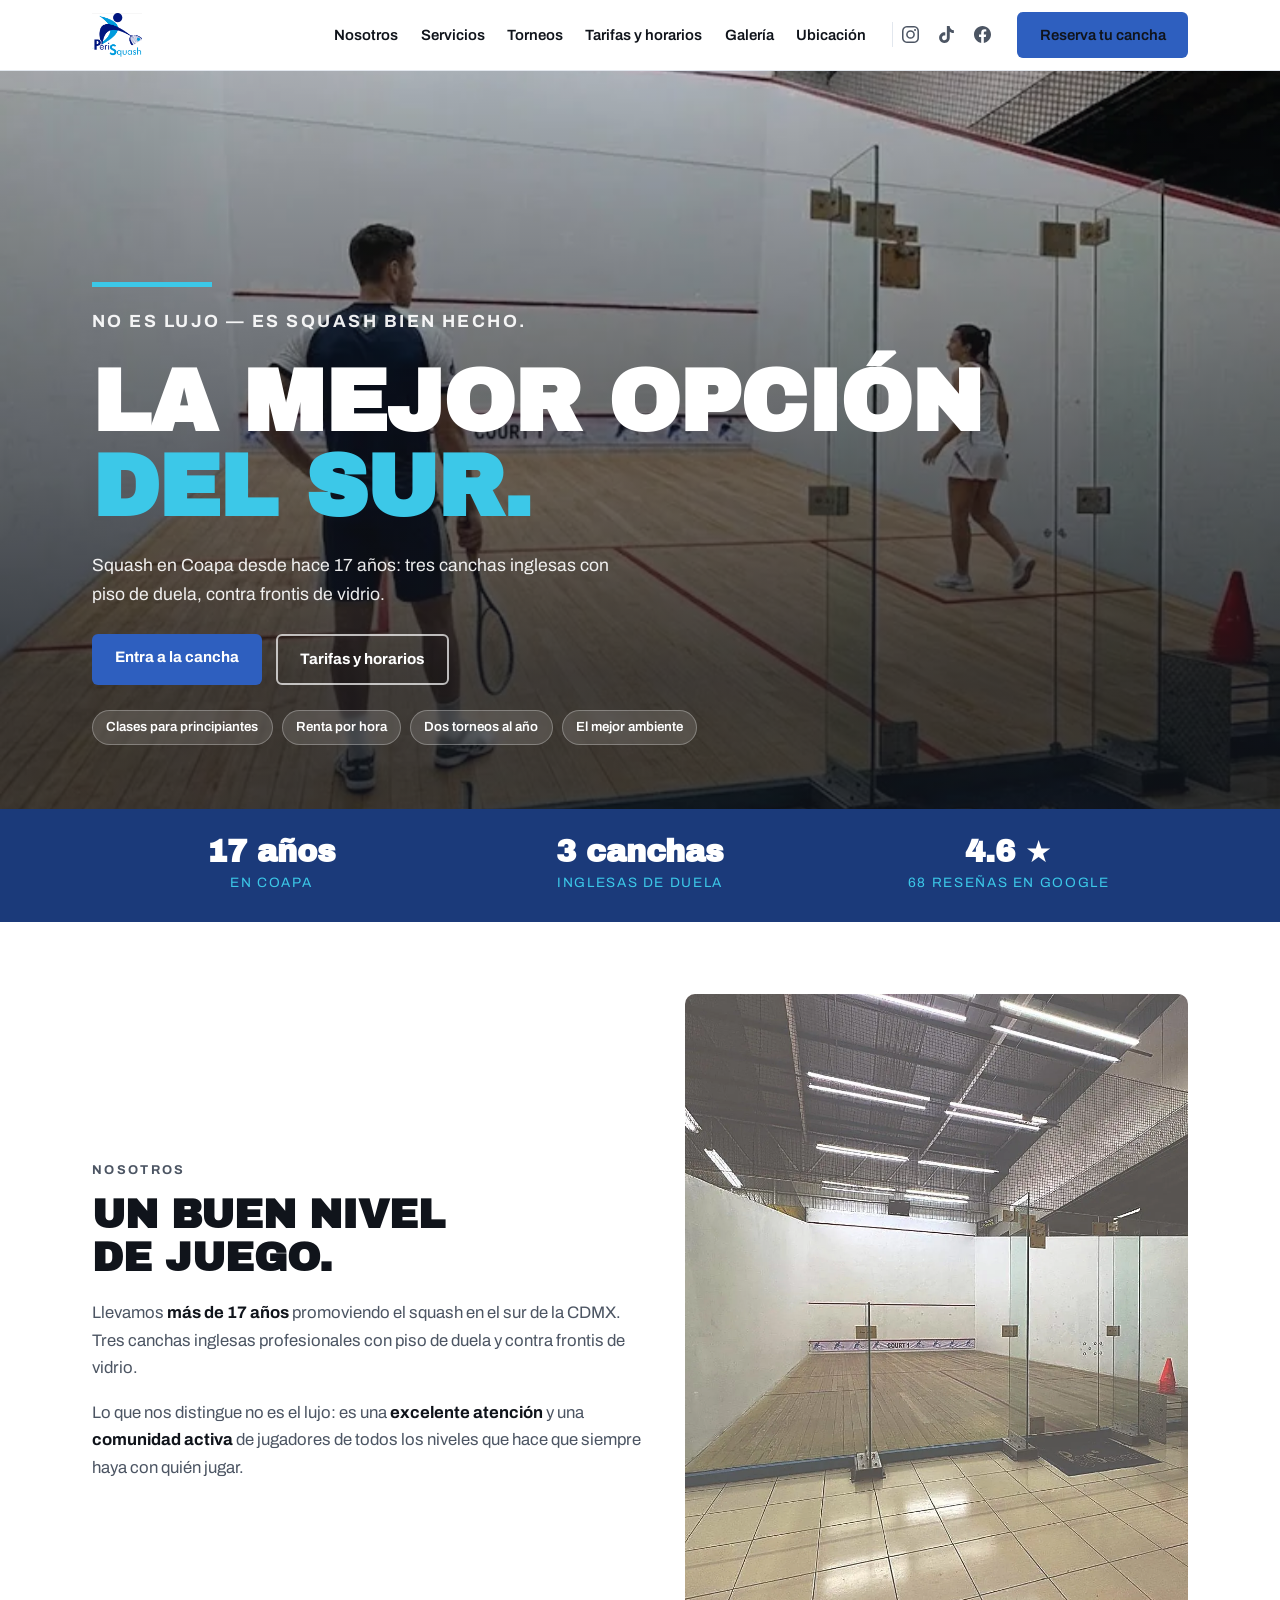
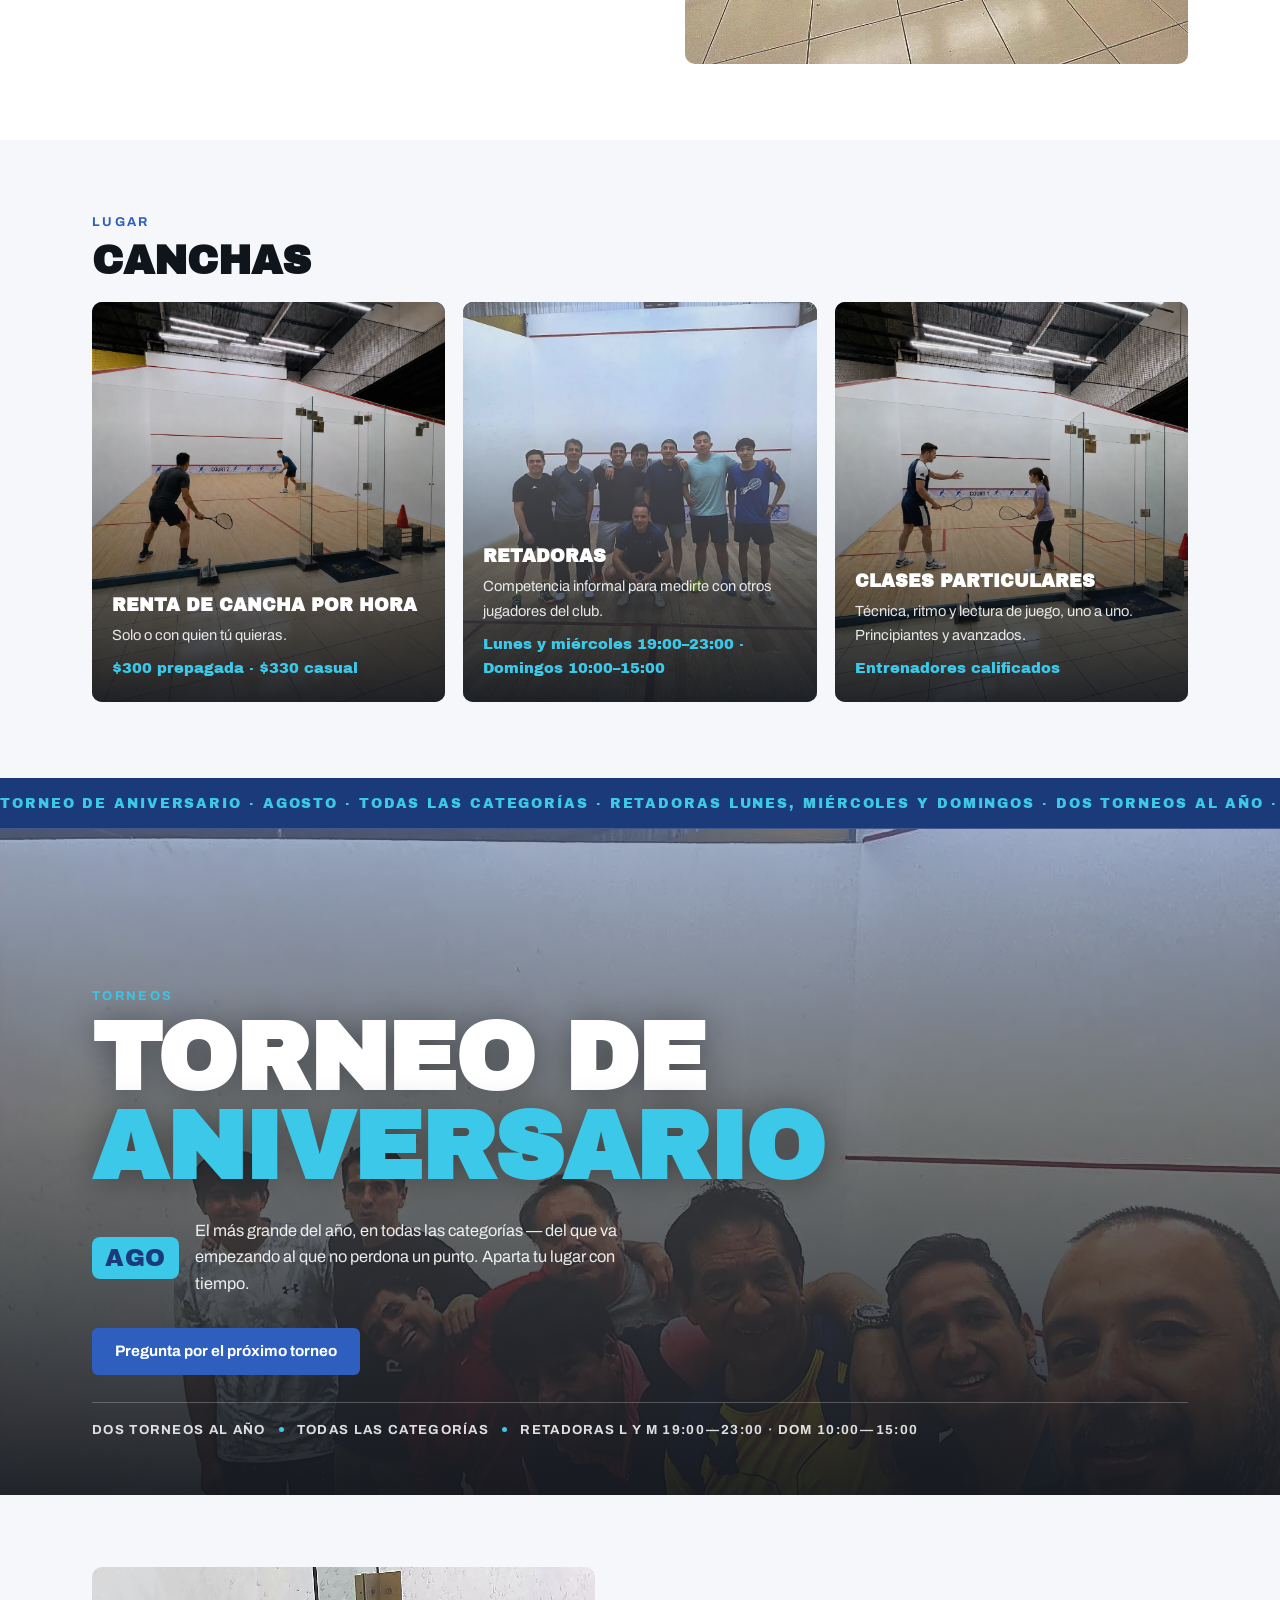
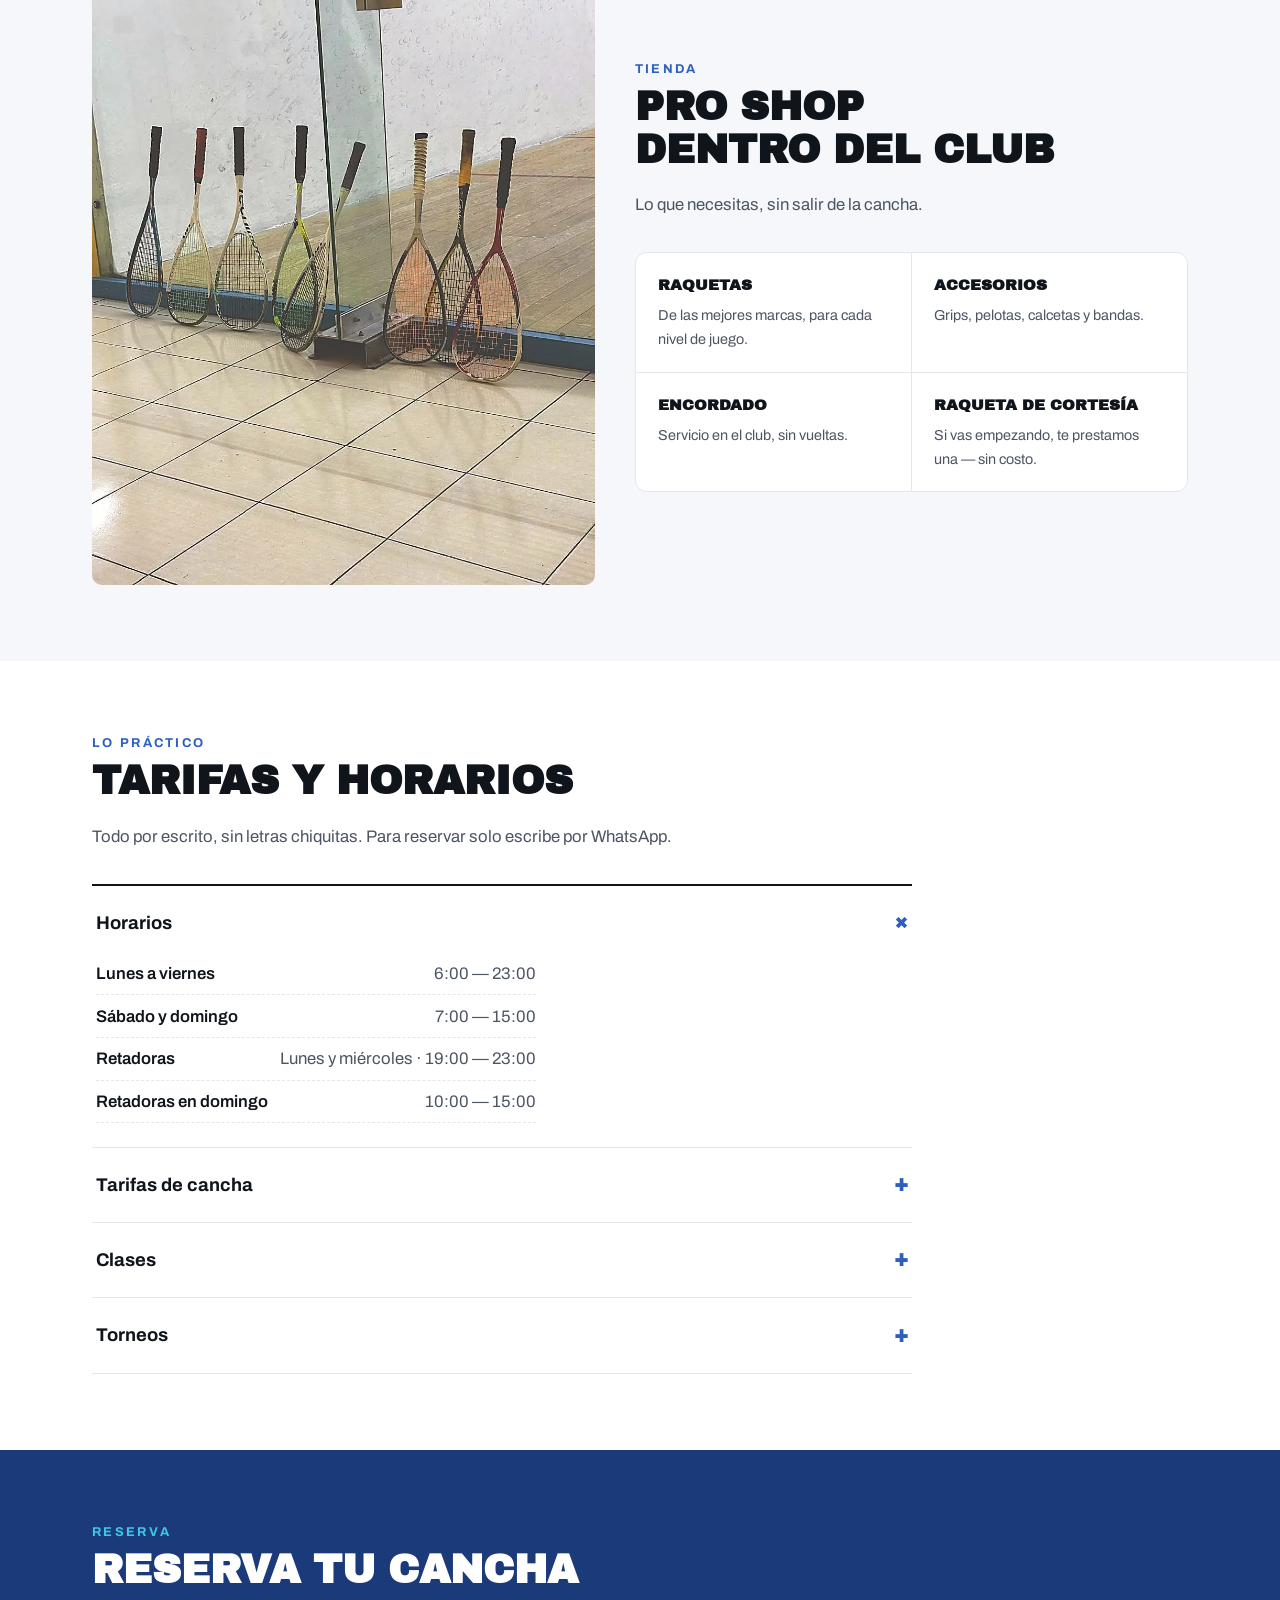
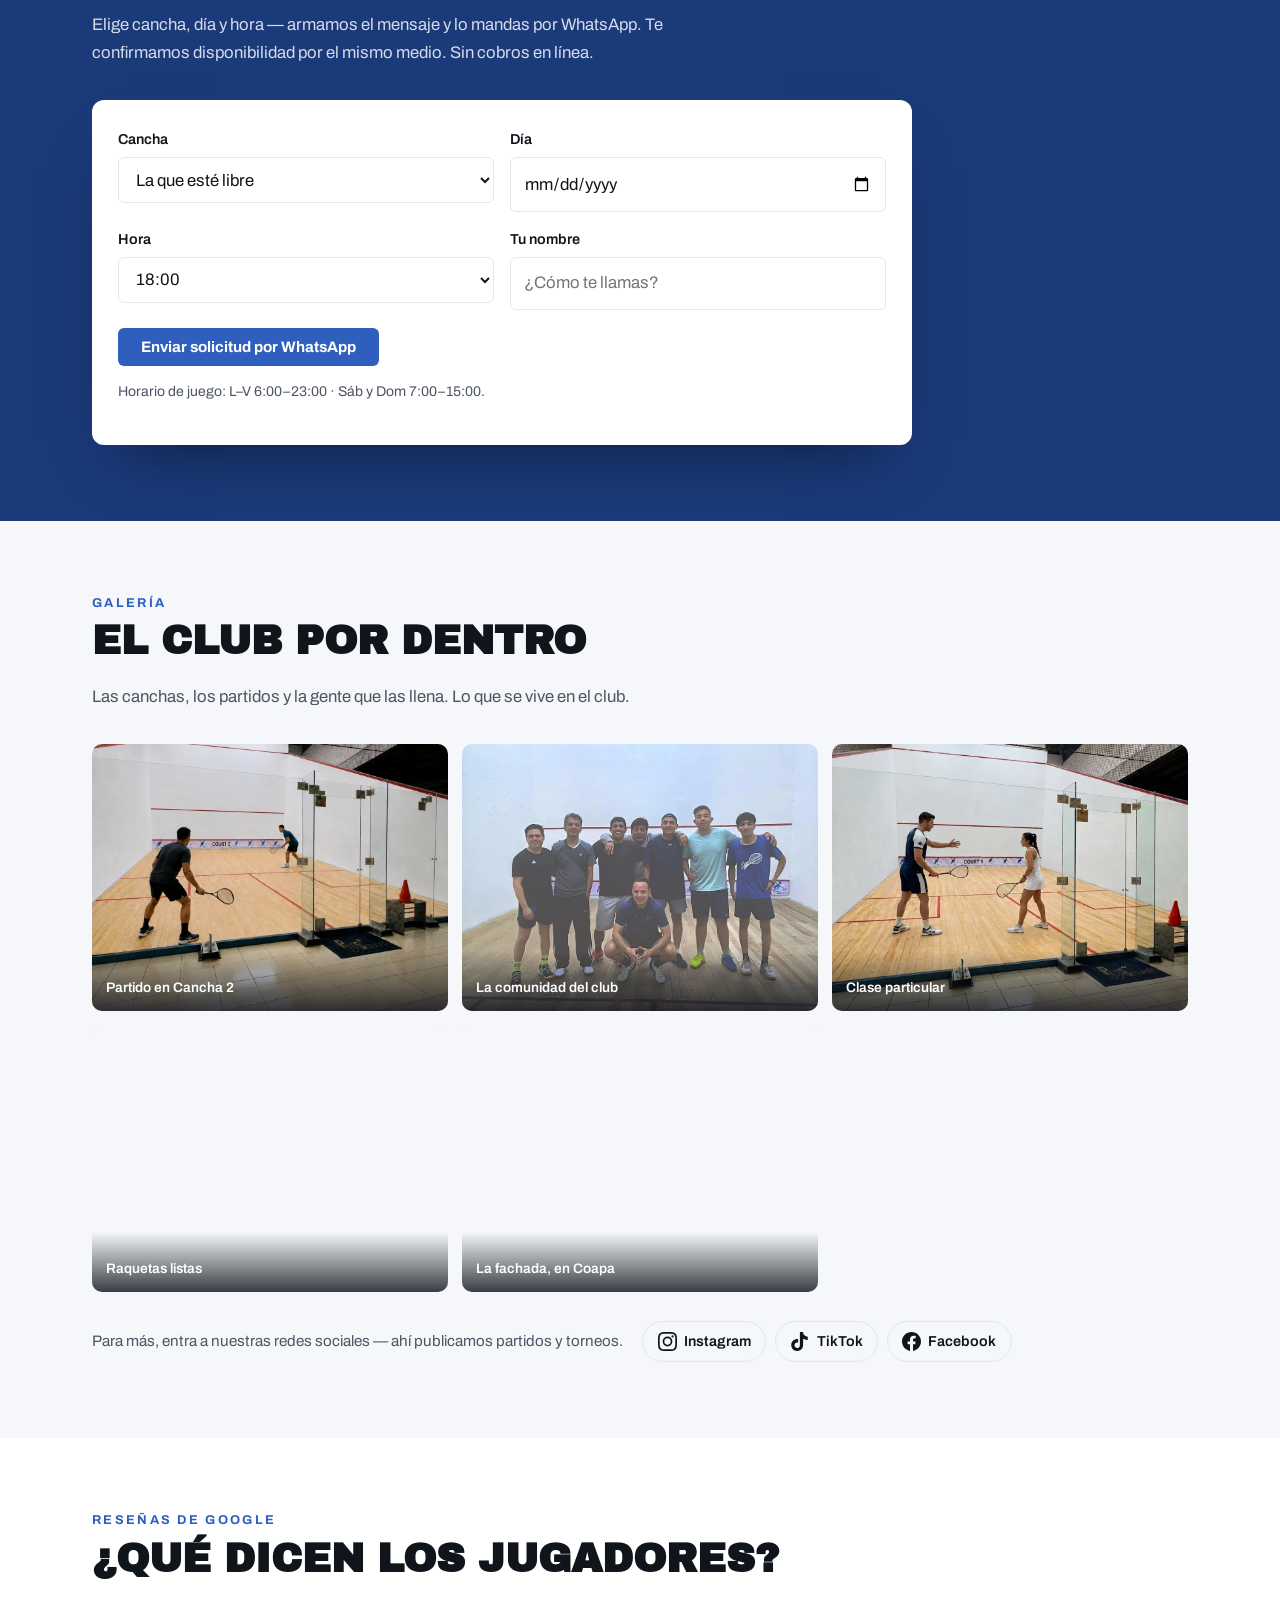
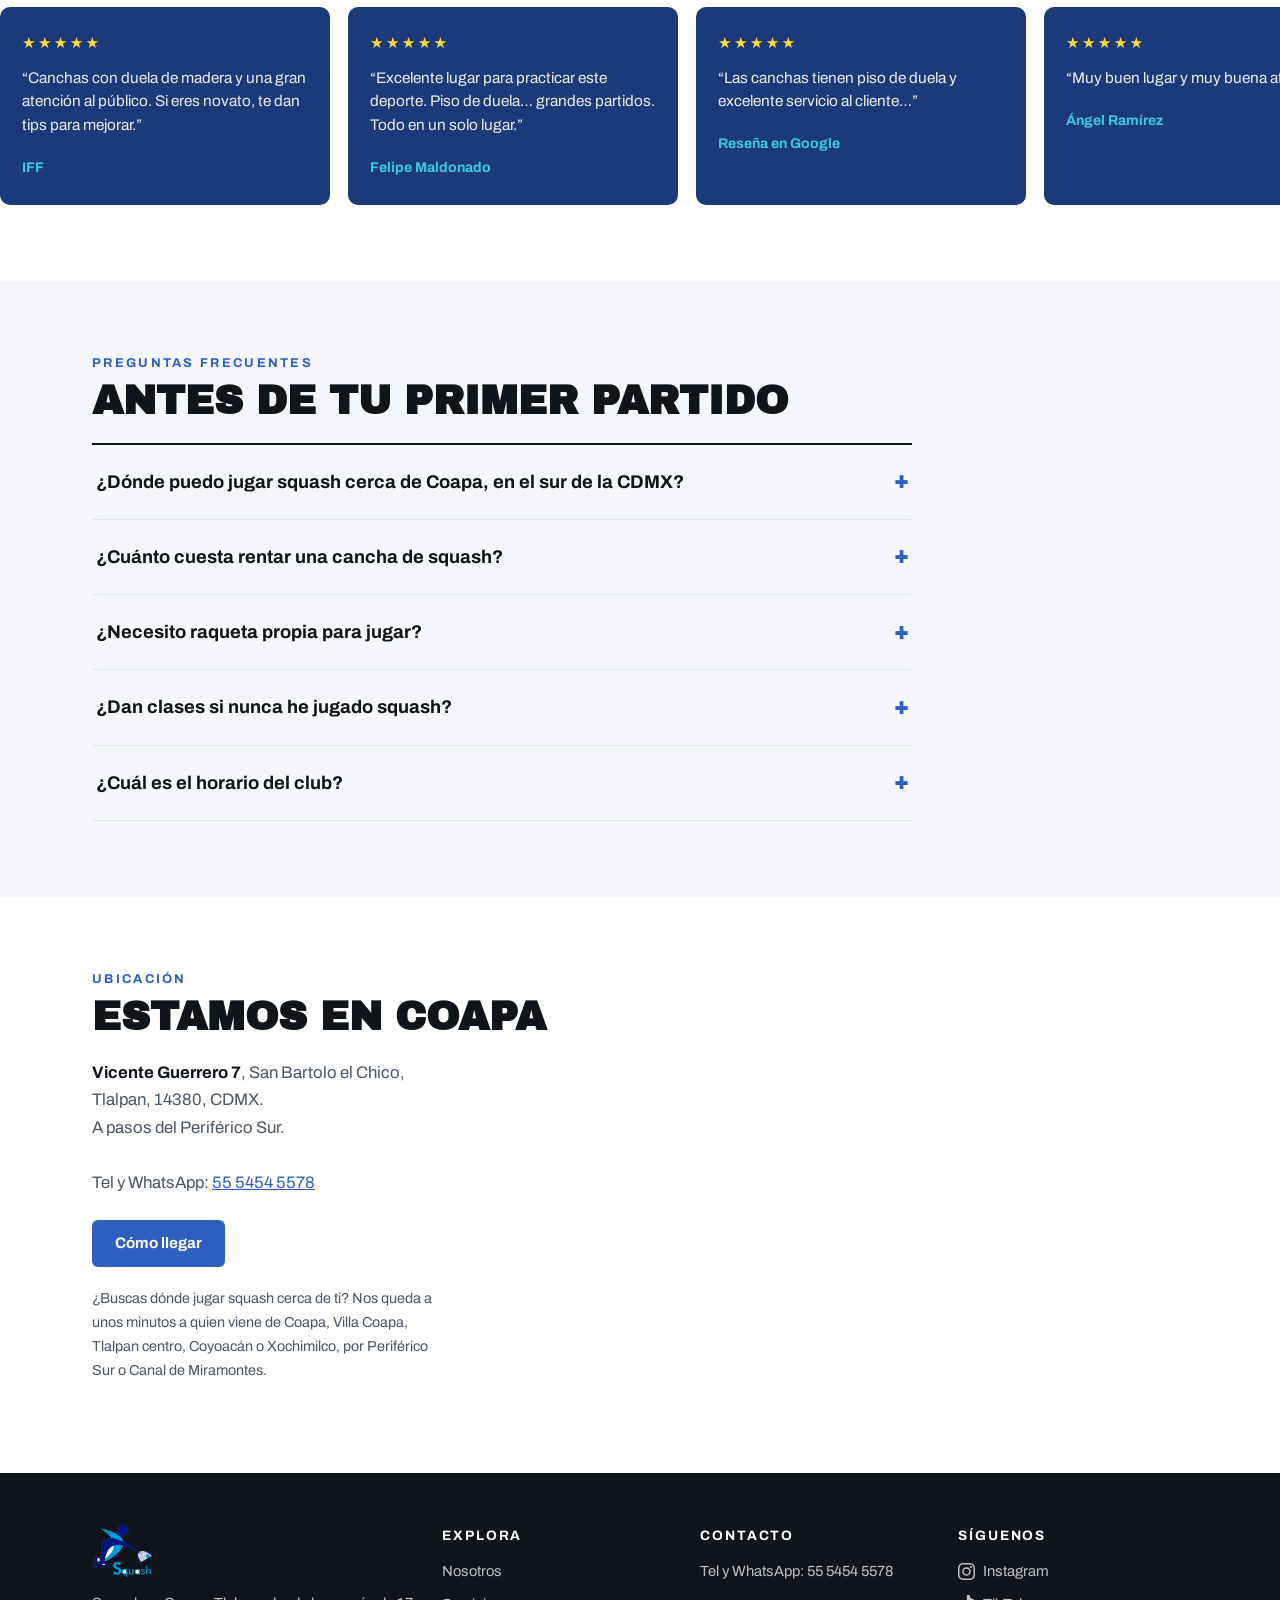
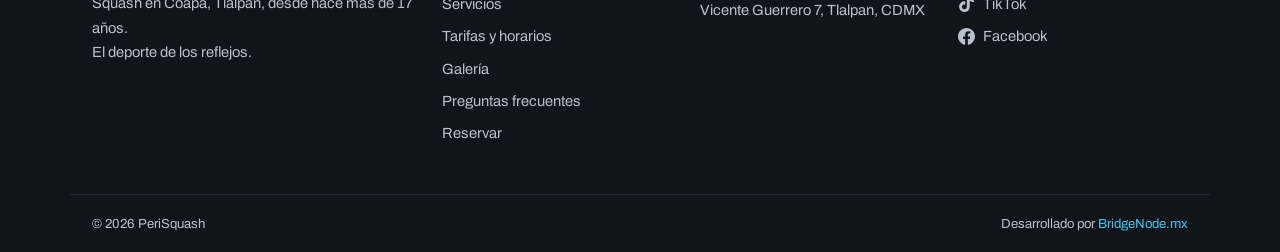
==== index.html @ 9eedbd24 "feat(web): cartel de torneos, GA4 real y fuera la foto repetida - Torneos deja la reticula de dos co" ====
<!DOCTYPE html>
<html lang="es-MX">
<head>
<!-- Google Tag Manager -->
<script>(function(w,d,s,l,i){w[l]=w[l]||[];w[l].push({'gtm.start':
new Date().getTime(),event:'gtm.js'});var f=d.getElementsByTagName(s)[0],
j=d.createElement(s),dl=l!='dataLayer'?'&l='+l:'';j.async=true;j.src=
'https://www.googletagmanager.com/gtm.js?id='+i+dl;f.parentNode.insertBefore(j,f);
})(window,document,'script','dataLayer','GTM-TMTL7CJJ');</script>
<!-- End Google Tag Manager -->
<meta charset="utf-8">
<meta name="viewport" content="width=device-width, initial-scale=1">
<title>PeriSquash — Canchas de squash en Coapa, Tlalpan · CDMX</title>
<meta name="description" content="Club de squash en Coapa, Tlalpan, al sur de la CDMX. Tres canchas inglesas con piso de duela y pared de vidrio. Clases, torneos, retadoras y comunidad desde hace 17 años. Reserva por WhatsApp.">
<link rel="canonical" href="https://perisquash.com/">
<meta name="robots" content="index, follow, max-image-preview:large, max-snippet:-1, max-video-preview:-1">
<meta name="geo.region" content="MX-CMX">
<meta name="geo.placename" content="Coapa, Tlalpan, Ciudad de México">
<meta name="geo.position" content="19.2836816;-99.1316249">
<meta name="ICBM" content="19.2836816, -99.1316249">
<meta property="og:type" content="website">
<meta property="og:site_name" content="PeriSquash">
<meta property="og:title" content="PeriSquash — Canchas de squash en Coapa, Tlalpan · CDMX">
<meta property="og:description" content="Tres canchas inglesas con piso de duela y pared de vidrio. Clases, torneos y comunidad desde hace 17 años en el sur de la CDMX.">
<meta property="og:url" content="https://perisquash.com/">
<meta property="og:image" content="https://perisquash.com/assets/images/og-image.jpg">
<meta property="og:image:secure_url" content="https://perisquash.com/assets/images/og-image.jpg">
<meta property="og:image:type" content="image/jpeg">
<meta property="og:image:width" content="1200">
<meta property="og:image:height" content="630">
<meta property="og:image:alt" content="PeriSquash — canchas de squash con piso de duela en Coapa, sur de la CDMX">
<meta property="og:locale" content="es_MX">
<meta name="twitter:card" content="summary_large_image">
<meta name="twitter:title" content="PeriSquash — Canchas de squash en Coapa, Tlalpan · CDMX">
<meta name="twitter:description" content="Tres canchas inglesas con piso de duela y pared de vidrio. Clases, torneos y comunidad desde hace 17 años en el sur de la CDMX.">
<meta name="twitter:image" content="https://perisquash.com/assets/images/og-image.jpg">
<meta name="twitter:image:alt" content="PeriSquash — canchas de squash con piso de duela en Coapa, sur de la CDMX">
<meta name="theme-color" content="#1B3A7A">
<link rel="icon" href="assets/favicon/favicon.ico" sizes="any">
<link rel="icon" type="image/png" sizes="32x32" href="assets/favicon/favicon-32x32.png">
<link rel="icon" type="image/png" sizes="16x16" href="assets/favicon/favicon-16x16.png">
<link rel="apple-touch-icon" sizes="180x180" href="assets/favicon/apple-touch-icon.png">
<link rel="manifest" href="site.webmanifest">
<meta name="apple-mobile-web-app-title" content="PeriSquash">
<link rel="preload" as="image" href="assets/images/portada-home.webp" type="image/webp" fetchpriority="high">
<link rel="preload" as="font" type="font/woff2" href="assets/fonts/archivo-latin-var.woff2" crossorigin>
<link rel="preload" as="font" type="font/woff2" href="assets/fonts/archivo-black-latin.woff2" crossorigin>
<style>
  /* Fuentes autoalojadas (subconjunto latino) — sin peticiones a Google Fonts */
  @font-face{
    font-family:"Archivo";
    font-style:normal;
    font-weight:400 700;
    font-display:swap;
    src:url("assets/fonts/archivo-latin-var.woff2") format("woff2");
    unicode-range:U+0000-00FF,U+0131,U+0152-0153,U+02BB-02BC,U+02C6,U+02DA,U+02DC,U+0304,U+0308,U+0329,U+2000-206F,U+20AC,U+2122,U+2191,U+2193,U+2212,U+2215,U+FEFF,U+FFFD;
  }
  @font-face{
    font-family:"Archivo Black";
    font-style:normal;
    font-weight:400;
    font-display:swap;
    src:url("assets/fonts/archivo-black-latin.woff2") format("woff2");
    unicode-range:U+0000-00FF,U+0131,U+0152-0153,U+02BB-02BC,U+02C6,U+02DA,U+02DC,U+0304,U+0308,U+0329,U+2000-206F,U+20AC,U+2122,U+2191,U+2193,U+2212,U+2215,U+FEFF,U+FFFD;
  }
</style>
<style>
  :root{
    --white:#FFFFFF; --ink:#10141B; --ink-soft:#4C5563; --paper:#F5F7FA;
    --blue:#2E5FBF; --navy:#1B3A7A; --cyan:#3CC8E8; --line:#E2E7EE;
    --font-display:"Archivo Black","Arial Black",system-ui,sans-serif;
    --font-body:"Archivo","Segoe UI",system-ui,sans-serif;
  }
  *{box-sizing:border-box}
  html{scroll-behavior:smooth;color-scheme:light}
  /* El nav es sticky: sin esto, al saltar a un ancla el título queda debajo de la barra */
  section[id],footer[id]{scroll-margin-top:84px}
  a,button,select,input,summary{touch-action:manipulation;-webkit-tap-highlight-color:rgba(46,95,191,.18)}
  h1,h2,h3{text-wrap:balance}
  picture{display:contents}
  /* Con picture en display:contents, <source> pasa a ser hijo directo del grid: hay que ocultarlo */
  picture source{display:none}
  body{margin:0;background:var(--white);color:var(--ink);font-family:var(--font-body);
    font-size:1.045rem;line-height:1.65}
  img{max-width:100%;display:block;height:auto}
  a{color:var(--blue)}
  :focus-visible{outline:3px solid var(--cyan);outline-offset:3px}
  .skip{position:absolute;left:-9999px;top:0;background:var(--ink);color:#fff;padding:.6em 1em;z-index:99}
  .skip:focus{left:0}
  .wrap{max-width:1140px;margin-inline:auto;padding-inline:22px}

  /* ── Nav ── */
  .nav{position:sticky;top:0;z-index:50;background:var(--white);border-bottom:1px solid var(--line)}
  .nav__in{display:flex;align-items:center;justify-content:space-between;gap:1rem;padding-block:12px}
  .nav__logo{display:flex;align-items:center;gap:.6rem;text-decoration:none}
  .nav__logo img{height:44px;width:auto}
  .nav__links{display:flex;align-items:center;gap:1.4rem}
  .nav__links a{color:var(--ink);text-decoration:none;font-weight:600;font-size:.93rem}
  .nav__links a:hover{color:var(--blue)}
  .btn{display:inline-block;background:var(--blue);color:#fff;text-decoration:none;font-weight:700;
    padding:.72em 1.5em;border-radius:6px;font-size:.95rem;transition:background-color .15s;border:0;cursor:pointer;font-family:var(--font-body)}
  .btn:hover{background:var(--navy);color:#fff}
  .btn--ghost{background:transparent;color:#fff;border:2px solid rgba(255,255,255,.7)}
  .btn--ghost:hover{background:rgba(255,255,255,.14)}
  .nav__soc{display:flex;align-items:center;gap:.7rem;padding-left:.3rem;
    border-left:1px solid var(--line);margin-left:.2rem}
  .nav__soc a{display:flex;color:var(--ink-soft);padding:4px;border-radius:6px;transition:color .15s}
  .nav__soc svg{width:19px;height:19px;fill:currentColor;display:block}
  .nav__soc .soc--ig:hover{color:#E4405F}
  .nav__soc .soc--tt:hover{color:#111}
  .nav__soc .soc--fb:hover{color:#1877F2}
  .nav__toggle{display:none;background:none;border:0;padding:8px;cursor:pointer}
  .nav__toggle span{display:block;width:24px;height:2.5px;background:var(--ink);margin:5px 0;border-radius:2px}

  /* ── Hero ── */
  .hero{position:relative;min-height:82vh;display:flex;align-items:flex-end;color:#fff;
    background:url("assets/images/portada-home.jpg") center 45%/cover no-repeat var(--navy)}
  /* WebP cuando el navegador lo soporta; si no, se queda con el JPG de arriba */
  @supports (background-image:image-set(url("x.webp") type("image/webp"))){
    .hero{background-image:image-set(
      url("assets/images/portada-home.webp") type("image/webp"),
      url("assets/images/portada-home.jpg") type("image/jpeg"))}
  }
  .hero::after{content:"";position:absolute;inset:0;
    background:linear-gradient(180deg,rgba(16,20,27,.25) 0%,rgba(16,20,27,.78) 82%)}
  .hero__in{position:relative;z-index:1;padding-block:70px 64px;width:100%}
  .hero h1{font-family:var(--font-display);font-size:clamp(2.6rem,7.2vw,5.4rem);line-height:.98;
    margin:0 0 .25em;text-transform:uppercase;letter-spacing:-.01em}
  .hero h1 .sur{color:var(--cyan)}
  .hero p{max-width:52ch;margin:0 0 1.4em;font-size:1.1rem;color:rgba(255,255,255,.92)}
  .hero__tag{font-weight:700;color:var(--cyan);text-transform:uppercase;letter-spacing:.14em;font-size:.85rem;margin:0 0 .9em}
  .hero__ctas{display:flex;gap:14px;flex-wrap:wrap}
  .hero__chips{display:flex;flex-wrap:wrap;gap:9px;list-style:none;margin:1.5em 0 0;padding:0}
  .hero__chips li{font-size:.83rem;font-weight:600;color:#fff;padding:.42em 1em;border-radius:999px;
    background:rgba(255,255,255,.13);border:1px solid rgba(255,255,255,.28);backdrop-filter:blur(2px)}
  .hero__rule{width:120px;height:5px;background:var(--cyan);margin-bottom:1.2em}

  /* ── Franja de datos ── */
  .facts{background:var(--navy);color:#fff}
  .facts__in{display:grid;grid-template-columns:repeat(3,1fr);gap:10px;padding-block:26px;text-align:center}
  .facts b{display:block;font-family:var(--font-display);font-size:1.9rem;line-height:1.1}
  .facts span{font-size:.85rem;text-transform:uppercase;letter-spacing:.12em;color:var(--cyan)}

  /* ── Secciones ── */
  section.block{padding-block:72px 76px}
  .block--alt{background:var(--paper)}
  .kicker{margin:0 0 .5em;font-size:.8rem;font-weight:700;text-transform:uppercase;
    letter-spacing:.18em;color:var(--blue)}
  h2{font-family:var(--font-display);font-size:clamp(1.7rem,3.6vw,2.5rem);line-height:1.06;
    margin:0 0 .5em;text-transform:uppercase}
  .lead{max-width:62ch;color:var(--ink-soft);margin:0 0 2em}

  /* Nosotros */
  .about{display:grid;grid-template-columns:1.1fr 1fr;gap:40px;align-items:center}
  .about img{border-radius:10px;width:100%;height:100%;object-fit:cover;min-height:320px}
  .about p{color:var(--ink-soft);margin:0 0 1em}
  .about p b{color:var(--ink)}
  .about__fig{position:relative;margin:0;height:100%}
  .about__fig figcaption{position:absolute;left:16px;bottom:16px;right:16px;background:rgba(255,255,255,.94);
    border-left:4px solid var(--cyan);border-radius:8px;padding:.75em 1em;font-size:.88rem;color:var(--ink-soft)}
  .about__fig figcaption b{color:var(--ink)}

  /* Servicios: tarjetas con foto de fondo */
  .servicios{display:grid;grid-template-columns:repeat(3,1fr);gap:18px}
  .serv{position:relative;border-radius:10px;overflow:hidden;min-height:400px;
    display:flex;align-items:flex-end;color:#fff;background:var(--navy)}
  .serv img{position:absolute;inset:0;width:100%;height:100%;object-fit:cover;transition:transform .5s ease}
  .serv:hover img{transform:scale(1.05)}
  .serv .veil{position:absolute;inset:0;background:linear-gradient(180deg,rgba(16,20,27,.08) 30%,rgba(16,20,27,.9) 100%)}
  .serv .txt{position:relative;padding:22px 20px}
  .serv h3{font-family:var(--font-display);font-size:1.1rem;text-transform:uppercase;margin:0 0 .4em;line-height:1.2}
  .serv p{margin:0;font-size:.92rem;color:rgba(255,255,255,.88)}
  .serv .price{display:block;margin-top:.6em;color:var(--cyan)}

  /* Torneos banner */
  .torneos{background:var(--navy);color:#fff}
  .torneos .kicker{color:var(--cyan)}
  .marquee{overflow:hidden;border-bottom:1px solid rgba(255,255,255,.16);white-space:nowrap;padding:.65em 0}
  .marquee__track{display:inline-flex;animation:mq 28s linear infinite}
  .marquee__track span{font-family:var(--font-display);text-transform:uppercase;letter-spacing:.14em;
    font-size:.85rem;color:var(--cyan);padding-right:.5em}
  @keyframes mq{to{transform:translateX(-50%)}}
  .torneos p{color:rgba(255,255,255,.9)}
  /* Cartel: la foto ocupa toda la franja y el texto va encima. Es la única sección
     que rompe la retícula de dos columnas — por eso resalta. */
  .cartel{position:relative;overflow:hidden;background:var(--navy);
    min-height:clamp(470px,74vh,680px);display:flex;align-items:flex-end}
  .cartel__img{position:absolute;inset:0;width:100%;height:100%;object-fit:cover;object-position:center 38%}
  .cartel__veil{position:absolute;inset:0;background:
    linear-gradient(180deg,rgba(27,58,122,.42) 0%,rgba(16,20,27,.55) 42%,rgba(16,20,27,.93) 100%)}
  .cartel__in{position:relative;width:100%;padding-block:70px 54px}
  .cartel__title{font-family:var(--font-display);font-size:clamp(2.45rem,8.4vw,6rem);line-height:.93;
    text-transform:uppercase;letter-spacing:-.015em;margin:0 0 .55rem;max-width:12ch;
    text-shadow:0 2px 34px rgba(0,0,0,.4)}
  .cartel__title .ani{color:var(--cyan)}
  .cartel__meta{display:flex;align-items:center;gap:16px;max-width:56ch;margin:1.5em 0 1.8em}
  .cartel__mes{font-family:var(--font-display);font-size:1.5rem;color:var(--navy);background:var(--cyan);
    border-radius:8px;padding:.36em .55em;line-height:1;flex:none;letter-spacing:.02em}
  .cartel__meta p{margin:0;font-size:1.02rem}
  .cartel__foot{display:flex;flex-wrap:wrap;gap:.6em 1em;list-style:none;margin:2em 0 0;padding:1.25em 0 0;
    border-top:1px solid rgba(255,255,255,.24);font-size:.82rem;font-weight:700;
    text-transform:uppercase;letter-spacing:.1em;color:rgba(255,255,255,.85)}
  .cartel__foot li{display:flex;align-items:center;gap:1em}
  .cartel__foot li+li::before{content:"";width:5px;height:5px;border-radius:50%;background:var(--cyan);flex:none}

  /* Galería */
  .galeria{display:grid;grid-template-columns:repeat(3,1fr);gap:14px;margin-top:2rem}
  .galeria figure{margin:0;position:relative;border-radius:10px;overflow:hidden;background:var(--paper)}
  .galeria figure img{width:100%;aspect-ratio:4/3;object-fit:cover;transition:transform .5s ease}
  .galeria figure:hover img{transform:scale(1.05)}
  .galeria figcaption{position:absolute;left:0;right:0;bottom:0;padding:26px 14px 11px;color:#fff;
    font-size:.86rem;font-weight:600;
    background:linear-gradient(180deg,rgba(16,20,27,0) 0%,rgba(16,20,27,.82) 100%)}
  .galeria__nota{margin:1.5rem 0 0;color:var(--ink-soft);font-size:.95rem}
  .galeria__redes{margin:1.8rem 0 0;display:flex;flex-wrap:wrap;align-items:center;gap:.8rem 1.2rem}
  .galeria__redes p{margin:0;color:var(--ink-soft);font-size:.95rem}
  .galeria__socs{display:flex;flex-wrap:wrap;gap:.55rem}
  .galeria__socs .soc{display:inline-flex;align-items:center;gap:.5em;padding:.55em 1em;
    border:1px solid var(--line);border-radius:99px;color:var(--ink);text-decoration:none;
    font-weight:600;font-size:.9rem;transition:color .18s,background .18s,border-color .18s}
  .galeria__socs .soc svg{width:19px;height:19px}
  .galeria__socs .soc--ig:hover{background:#E4405F;border-color:#E4405F;color:var(--white)}
  .galeria__socs .soc--tt:hover{background:#111;border-color:#111;color:var(--white)}
  .galeria__socs .soc--fb:hover{background:#1877F2;border-color:#1877F2;color:var(--white)}

  /* Tienda */
  .casa{display:grid;grid-template-columns:1fr 1.1fr;gap:40px;align-items:center}
  .casa img{border-radius:10px;width:100%;height:100%;object-fit:cover;min-height:320px}
  .shop{display:grid;grid-template-columns:1fr 1fr;gap:1px;background:var(--line);
    border:1px solid var(--line);border-radius:12px;overflow:hidden}
  .shop__item{background:var(--white);padding:20px 22px}
  .shop__item h3{font-family:var(--font-display);font-size:.95rem;text-transform:uppercase;margin:0 0 .4em}
  .shop__item p{margin:0;font-size:.9rem;color:var(--ink-soft)}

  /* Acordeón */
  .acc{max-width:820px;border-top:2px solid var(--ink)}
  .acc__item{border-bottom:1px solid var(--line)}
  .acc__btn{width:100%;display:flex;align-items:center;justify-content:space-between;gap:1rem;
    background:none;border:0;cursor:pointer;font:inherit;font-weight:700;font-size:1.15rem;
    padding:1.05em 4px;color:var(--ink);text-align:left}
  .acc__btn .plus{font-family:var(--font-display);font-size:1.35rem;color:var(--blue);
    transition:transform .25s;flex:none}
  .acc__item.open .plus{transform:rotate(45deg)}
  .acc__panel{max-height:0;overflow:hidden;transition:max-height .3s ease}
  .acc__body{padding:0 4px 1.4em;color:var(--ink-soft)}
  .acc__body dl{margin:0;display:grid;gap:.45em;max-width:440px}
  .acc__body dl div{display:flex;justify-content:space-between;gap:1rem;border-bottom:1px dashed var(--line);padding-bottom:.4em}
  .acc__body dt{font-weight:600;color:var(--ink)}
  .acc__body dd{margin:0}
  .acc__body ul{margin:.2em 0 0;padding-left:1.2em}
  .acc__body li{margin-bottom:.35em}
  .price{font-family:var(--font-display);color:var(--blue)}

  /* Reserva */
  .block--navy{background:var(--navy)}
  .block--navy .kicker{color:var(--cyan)}
  .block--navy h2{color:#fff}
  .block--navy .lead{color:rgba(255,255,255,.82)}
  .reserva{max-width:820px;background:var(--white);border-radius:12px;padding:28px 26px;
    box-shadow:0 32px 64px -32px rgba(0,0,0,.55)}
  .reserva__grid{display:grid;grid-template-columns:1fr 1fr;gap:16px;margin-bottom:18px}
  .reserva label{display:block;font-weight:600;font-size:.9rem;margin-bottom:.35em}
  .reserva select,.reserva input{width:100%;padding:.7em .8em;border:1px solid var(--line);border-radius:6px;
    font:inherit;background:var(--white);color:var(--ink)}
  .reserva__note{font-size:.88rem;color:var(--ink-soft);margin-top:1em}

  /* Reseñas: carrusel */
  .reviews{overflow:hidden}
  .rail{display:flex;gap:18px;width:max-content;animation:rail 42s linear infinite;margin-top:1.6em}
  .reviews:hover .rail{animation-play-state:paused}
  @keyframes rail{to{transform:translateX(-50%)}}
  .rev{width:330px;flex:none;background:var(--navy);color:#fff;border-radius:10px;padding:24px 22px}
  .rev .stars{color:#FFD93D;letter-spacing:.15em;margin:0 0 .7em;font-size:.95rem}
  .rev blockquote{margin:0 0 1em;font-size:.96rem;line-height:1.55;color:rgba(255,255,255,.92)}
  .rev cite{font-style:normal;font-weight:700;font-size:.88rem;color:var(--cyan)}

  /* Ubicación */
  .loc{display:grid;grid-template-columns:1fr 1.2fr;gap:34px;align-items:start}
  .loc iframe{width:100%;height:380px;border:0;border-radius:10px}
  .loc address{font-style:normal;color:var(--ink-soft);margin-bottom:1.4em}
  .loc address b{color:var(--ink)}
  .loc__cerca{font-size:.9rem;color:var(--ink-soft);margin-top:1.4em;max-width:44ch}

  /* Footer */
  footer{background:var(--ink);color:#B9C1CC;font-size:.92rem}
  .foot__grid{display:grid;grid-template-columns:1.4fr 1fr 1fr 1fr;gap:28px;padding-block:52px 40px}
  .foot__grid h4{color:#fff;font-size:.85rem;text-transform:uppercase;letter-spacing:.14em;margin:0 0 .9em}
  .foot__grid a{color:#B9C1CC;text-decoration:none;display:block;margin-bottom:.55em}
  .foot__grid a:hover{color:var(--cyan)}
  .foot__grid .soc{display:flex;align-items:center;gap:.55em}
  .soc svg{width:17px;height:17px;fill:currentColor;flex:none}
  .foot__grid .soc--ig:hover{color:#E4405F}
  .foot__grid .soc--tt:hover{color:#69C9D0}
  .foot__grid .soc--fb:hover{color:#1877F2}
  .foot__logo{height:52px;width:auto;margin-bottom:.8em}
  .foot__base{border-top:1px solid #232936;padding-block:18px;display:flex;justify-content:space-between;
    gap:1rem;flex-wrap:wrap;font-size:.82rem}
  .foot__base a{color:var(--cyan);text-decoration:none}

  /* Aparición al hacer scroll */
  .reveal{opacity:0;transform:translateY(26px);transition:opacity .65s ease,transform .65s ease}
  .reveal.in{opacity:1;transform:none}

  @media (max-width:900px){
    .servicios{grid-template-columns:1fr 1fr}
    .servicios .serv:last-child{grid-column:1 / -1}
    .galeria{grid-template-columns:1fr 1fr}
    .about,.casa,.loc,.reserva__grid{grid-template-columns:1fr}
    .foot__grid{grid-template-columns:1fr 1fr}
    .nav__links{display:none;position:absolute;top:100%;left:0;right:0;background:var(--white);
      flex-direction:column;align-items:flex-start;padding:18px 22px;border-bottom:1px solid var(--line);gap:1.1rem}
    .nav__links.open{display:flex}
    .nav__soc{border-left:0;padding-left:0;margin-left:-4px;gap:1.1rem}
    .nav__toggle{display:block}
    .facts__in{grid-template-columns:1fr 1fr 1fr;gap:4px}
    .facts b{font-size:1.3rem}
  }
  @media (max-width:560px){
    .servicios{grid-template-columns:1fr}
    .serv{min-height:320px}
    .galeria{grid-template-columns:1fr}
    /* En móvil la foto pierde detalle: se oscurece más para que el titular respire */
    .cartel{min-height:430px}
    .cartel__veil{background:linear-gradient(180deg,rgba(16,20,27,.6) 0%,rgba(16,20,27,.95) 100%)}
    .cartel__meta{align-items:flex-start}
  }
  @media (prefers-reduced-motion:reduce){
    html{scroll-behavior:auto}
    .rail{animation:none;width:auto;flex-wrap:wrap}
    .rev{width:100%;max-width:330px}
    .marquee__track{animation:none}
    .reveal{opacity:1;transform:none;transition:none}
    .serv,.serv::before{transition:none}
  }
</style>
<script type="application/ld+json">
{
  "@context": "https://schema.org",
  "@type": ["SportsActivityLocation", "SportsClub", "SportsOrganization", "LocalBusiness"],
  "@id": "https://perisquash.com/#club",
  "name": "PeriSquash",
  "alternateName": ["Peri Squash", "PeriSquash Coapa"],
  "foundingDate": "2009",
  "description": "Club de squash en Coapa, Tlalpan: tres canchas inglesas con piso de duela y pared de vidrio, clases, torneos y retadoras.",
  "url": "https://perisquash.com/",
  "telephone": "+525554545578",
  "logo": "https://perisquash.com/assets/favicon/icon-512.png",
  "image": [
    "https://perisquash.com/assets/images/cancha-2.jpg",
    "https://perisquash.com/assets/images/fondo-inicio_cancha.jpg",
    "https://perisquash.com/assets/images/fachada.jpg",
    "https://perisquash.com/assets/images/og-image.jpg"
  ],
  "priceRange": "$300–$330 MXN por hora",
  "currenciesAccepted": "MXN",
  "paymentAccepted": "Efectivo, transferencia",
  "publicAccess": true,
  "isAccessibleForFree": false,
  "sport": "Squash",
  "contactPoint": {
    "@type": "ContactPoint",
    "contactType": "Reservaciones",
    "telephone": "+525554545578",
    "url": "https://wa.me/525554545578",
    "availableLanguage": "es-MX",
    "description": "Único número del club: WhatsApp y llamadas. Para apartar cancha y pedir informes."
  },
  "address": {
    "@type": "PostalAddress",
    "streetAddress": "Vicente Guerrero 7, San Bartolo el Chico",
    "addressLocality": "Tlalpan",
    "addressRegion": "CDMX",
    "postalCode": "14380",
    "addressCountry": "MX"
  },
  "geo": { "@type": "GeoCoordinates", "latitude": 19.2836816, "longitude": -99.1316249 },
  "hasMap": "https://www.google.com/maps/search/?api=1&query=19.2836816%2C-99.1316249&query_place_id=ChIJiyMb_Q4BzoURCgK5ocWZmtk",
  "areaServed": [
    { "@type": "Place", "name": "Coapa" },
    { "@type": "Place", "name": "Villa Coapa" },
    { "@type": "Place", "name": "Tlalpan" },
    { "@type": "Place", "name": "Coyoacán" },
    { "@type": "Place", "name": "Xochimilco" },
    { "@type": "Place", "name": "Sur de la Ciudad de México" }
  ],
  "amenityFeature": [
    { "@type": "LocationFeatureSpecification", "name": "3 canchas inglesas con piso de duela", "value": true },
    { "@type": "LocationFeatureSpecification", "name": "Pared trasera de vidrio", "value": true },
    { "@type": "LocationFeatureSpecification", "name": "Pro shop y servicio de encordado", "value": true },
    { "@type": "LocationFeatureSpecification", "name": "Raqueta de cortesía para principiantes", "value": true }
  ],
  "openingHoursSpecification": [
    { "@type": "OpeningHoursSpecification", "dayOfWeek": ["Monday","Tuesday","Wednesday","Thursday","Friday"], "opens": "06:00", "closes": "23:00" },
    { "@type": "OpeningHoursSpecification", "dayOfWeek": ["Saturday","Sunday"], "opens": "07:00", "closes": "15:00" }
  ],
  "hasOfferCatalog": {
    "@type": "OfferCatalog",
    "name": "Servicios de PeriSquash",
    "itemListElement": [
      {
        "@type": "Offer",
        "price": "300",
        "priceCurrency": "MXN",
        "availability": "https://schema.org/InStock",
        "url": "https://perisquash.com/#info",
        "itemOffered": {
          "@type": "Service",
          "name": "Renta de cancha por hora — prepagada",
          "serviceType": "Renta de cancha de squash",
          "description": "Una hora de cancha inglesa con piso de duela y pared de vidrio, pagada por adelantado."
        }
      },
      {
        "@type": "Offer",
        "price": "330",
        "priceCurrency": "MXN",
        "availability": "https://schema.org/InStock",
        "url": "https://perisquash.com/#info",
        "itemOffered": {
          "@type": "Service",
          "name": "Renta de cancha por hora — casual",
          "serviceType": "Renta de cancha de squash",
          "description": "Una hora de cancha inglesa con piso de duela y pared de vidrio, pagada al llegar."
        }
      },
      {
        "@type": "Offer",
        "availability": "https://schema.org/InStock",
        "url": "https://wa.me/525554545578",
        "itemOffered": {
          "@type": "Service",
          "name": "Clases particulares de squash",
          "serviceType": "Clase de squash",
          "description": "Clases de técnica, ritmo y lectura de juego para principiantes y avanzados. Costo y horarios por WhatsApp."
        }
      },
      {
        "@type": "Offer",
        "availability": "https://schema.org/InStock",
        "url": "https://wa.me/525554545578",
        "itemOffered": {
          "@type": "Service",
          "name": "Iniciación al squash desde cero",
          "serviceType": "Clase de squash para principiantes",
          "description": "Programa de iniciación para quienes nunca han jugado; incluye raqueta de cortesía."
        }
      },
      {
        "@type": "Offer",
        "availability": "https://schema.org/InStock",
        "url": "https://perisquash.com/#info",
        "itemOffered": {
          "@type": "Service",
          "name": "Retadoras",
          "serviceType": "Juego libre de retadoras",
          "description": "Retadoras abiertas a la comunidad del club: lunes y miércoles de 19:00 a 23:00, y domingos de 10:00 a 15:00."
        }
      },
      {
        "@type": "Offer",
        "availability": "https://schema.org/InStock",
        "url": "https://perisquash.com/#tienda",
        "itemOffered": {
          "@type": "Service",
          "name": "Pro shop y encordado",
          "serviceType": "Venta de equipo y encordado",
          "description": "Venta de raquetas, pelotas, grips, calcetas y bandas, más servicio de encordado en el club."
        }
      }
    ]
  },
  "sameAs": [
    "https://www.instagram.com/perisquash_club/",
    "https://www.tiktok.com/@perisquash",
    "https://www.facebook.com/profile.php?id=100063724986177"
  ]
}
</script>
<script type="application/ld+json">
{
  "@context": "https://schema.org",
  "@type": "WebSite",
  "@id": "https://perisquash.com/#website",
  "url": "https://perisquash.com/",
  "name": "PeriSquash",
  "description": "Sitio oficial de PeriSquash, club de squash en Coapa, Tlalpan, sur de la Ciudad de México.",
  "inLanguage": "es-MX",
  "publisher": { "@id": "https://perisquash.com/#club" },
  "about": { "@id": "https://perisquash.com/#club" }
}
</script>
<script type="application/ld+json">
{
  "@context": "https://schema.org",
  "@type": "FAQPage",
  "mainEntity": [
    {
      "@type": "Question",
      "name": "¿Dónde puedo jugar squash cerca de Coapa, en el sur de la CDMX?",
      "acceptedAnswer": { "@type": "Answer", "text": "PeriSquash está en Vicente Guerrero 7, San Bartolo el Chico, Tlalpan, a pasos del Periférico Sur — a unos minutos de Coapa, Villa Coapa, Coyoacán y Xochimilco. Tenemos tres canchas inglesas profesionales con piso de duela y pared de vidrio." }
    },
    {
      "@type": "Question",
      "name": "¿Cuánto cuesta rentar una cancha de squash?",
      "acceptedAnswer": { "@type": "Answer", "text": "La hora de cancha cuesta $300 MXN prepagada o $330 MXN casual. Se aparta por WhatsApp al 55 5454 5578 y se paga al llegar o por adelantado." }
    },
    {
      "@type": "Question",
      "name": "¿Necesito raqueta propia para jugar?",
      "acceptedAnswer": { "@type": "Answer", "text": "No. Si vas empezando te prestamos una raqueta de cortesía sin costo, y en el pro shop del club encuentras raquetas, pelotas, grips y servicio de encordado." }
    },
    {
      "@type": "Question",
      "name": "¿Dan clases si nunca he jugado squash?",
      "acceptedAnswer": { "@type": "Answer", "text": "Sí. Hay iniciación desde cero y clases particulares de técnica, ritmo y lectura de juego, para principiantes y avanzados. Pregunta horarios y costos por WhatsApp." }
    },
    {
      "@type": "Question",
      "name": "¿Cuál es el horario del club?",
      "acceptedAnswer": { "@type": "Answer", "text": "Lunes a viernes de 6:00 a 23:00 y sábado y domingo de 7:00 a 15:00. Las retadoras son lunes y miércoles de 19:00 a 23:00, y domingos de 10:00 a 15:00." }
    }
  ]
}
</script>
</head>
<body>
<!-- Google Tag Manager (noscript) -->
<noscript><iframe src="https://www.googletagmanager.com/ns.html?id=GTM-TMTL7CJJ"
height="0" width="0" style="display:none;visibility:hidden"></iframe></noscript>
<!-- End Google Tag Manager (noscript) -->
<a class="skip" href="#nosotros">Saltar al contenido</a>

<nav class="nav" aria-label="Navegación principal">
  <div class="wrap nav__in">
    <a class="nav__logo" href="#" aria-label="PeriSquash inicio">
      <img src="assets/images/logo-perisquash-v2.png" alt="PeriSquash" width="753" height="658" fetchpriority="high">
    </a>
    <button class="nav__toggle" id="navToggle" aria-expanded="false" aria-controls="navLinks" aria-label="Abrir menú">
      <span></span><span></span><span></span>
    </button>
    <div class="nav__links" id="navLinks">
      <a href="#nosotros">Nosotros</a>
      <a href="#servicios">Servicios</a>
      <a href="#torneos">Torneos</a>
      <a href="#info">Tarifas y horarios</a>
      <a href="#galeria">Galería</a>
      <a href="#ubicacion">Ubicación</a>
      <div class="nav__soc">
        <a class="soc soc--ig" href="https://www.instagram.com/perisquash_club/" target="_blank" rel="noopener" aria-label="PeriSquash en Instagram"><svg viewBox="0 0 24 24" aria-hidden="true"><path d="M12 2.16c3.2 0 3.58.01 4.85.07 1.17.05 1.8.25 2.23.41.56.22.96.48 1.38.9.42.42.68.82.9 1.38.16.42.36 1.06.41 2.23.06 1.27.07 1.65.07 4.85s-.01 3.58-.07 4.85c-.05 1.17-.25 1.8-.41 2.23-.22.56-.48.96-.9 1.38-.42.42-.82.68-1.38.9-.42.16-1.06.36-2.23.41-1.27.06-1.65.07-4.85.07s-3.58-.01-4.85-.07c-1.17-.05-1.8-.25-2.23-.41a3.72 3.72 0 0 1-1.38-.9 3.72 3.72 0 0 1-.9-1.38c-.16-.42-.36-1.06-.41-2.23-.06-1.27-.07-1.65-.07-4.85s.01-3.58.07-4.85c.05-1.17.25-1.8.41-2.23.22-.56.48-.96.9-1.38.42-.42.82-.68 1.38-.9.42-.16 1.06-.36 2.23-.41 1.27-.06 1.65-.07 4.85-.07M12 0C8.74 0 8.33.01 7.05.07 5.78.13 4.9.33 4.14.63c-.79.3-1.46.72-2.13 1.38A5.9 5.9 0 0 0 .63 4.14C.33 4.9.13 5.78.07 7.05.01 8.33 0 8.74 0 12s.01 3.67.07 4.95c.06 1.27.26 2.15.56 2.91.3.79.72 1.46 1.38 2.13a5.9 5.9 0 0 0 2.13 1.38c.76.3 1.64.5 2.91.56 1.28.06 1.69.07 4.95.07s3.67-.01 4.95-.07c1.27-.06 2.15-.26 2.91-.56a5.9 5.9 0 0 0 2.13-1.38 5.9 5.9 0 0 0 1.38-2.13c.3-.76.5-1.64.56-2.91.06-1.28.07-1.69.07-4.95s-.01-3.67-.07-4.95c-.06-1.27-.26-2.15-.56-2.91a5.9 5.9 0 0 0-1.38-2.13A5.9 5.9 0 0 0 19.86.63c-.76-.3-1.64-.5-2.91-.56C15.67.01 15.26 0 12 0Zm0 5.84A6.16 6.16 0 1 0 18.16 12 6.16 6.16 0 0 0 12 5.84ZM12 16a4 4 0 1 1 4-4 4 4 0 0 1-4 4Zm7.85-10.4a1.44 1.44 0 1 1-1.44-1.44 1.44 1.44 0 0 1 1.44 1.44Z"/></svg></a>
        <a class="soc soc--tt" href="https://www.tiktok.com/@perisquash" target="_blank" rel="noopener" aria-label="PeriSquash en TikTok"><svg viewBox="0 0 24 24" aria-hidden="true"><path d="M12.53.02C13.84 0 15.14.01 16.44 0c.08 1.53.63 3.09 1.75 4.17 1.12 1.11 2.7 1.62 4.24 1.79v4.03c-1.44-.05-2.89-.35-4.2-.97-.57-.26-1.1-.59-1.62-.93-.01 2.92.01 5.84-.02 8.75-.08 1.4-.54 2.79-1.35 3.94-1.31 1.92-3.58 3.17-5.91 3.21-1.43.08-2.86-.31-4.08-1.03-2.02-1.19-3.44-3.37-3.65-5.71-.02-.5-.03-1-.01-1.49.18-1.9 1.12-3.72 2.58-4.96 1.66-1.44 3.98-2.13 6.15-1.72.02 1.48-.04 2.96-.04 4.44-.99-.32-2.15-.23-3.02.37-.63.41-1.11 1.04-1.36 1.75-.21.51-.15 1.07-.14 1.61.24 1.64 1.82 3.02 3.5 2.87 1.12-.01 2.19-.66 2.77-1.61.19-.33.4-.67.41-1.06.1-1.79.06-3.57.07-5.36.01-4.03-.01-8.05.02-12.07Z"/></svg></a>
        <a class="soc soc--fb" href="https://www.facebook.com/profile.php?id=100063724986177" target="_blank" rel="noopener" aria-label="PeriSquash en Facebook"><svg viewBox="0 0 24 24" aria-hidden="true"><path d="M24 12.07C24 5.45 18.63.07 12 .07S0 5.45 0 12.07c0 5.99 4.39 10.95 10.13 11.85v-8.38H7.08v-3.47h3.05V9.43c0-3.01 1.79-4.67 4.53-4.67 1.31 0 2.69.23 2.69.23v2.95h-1.51c-1.49 0-1.96.93-1.96 1.87v2.25h3.33l-.53 3.47h-2.8v8.38C19.61 23.03 24 18.06 24 12.07Z"/></svg></a>
      </div>
      <a class="btn" href="#reservar">Reserva tu cancha</a>
    </div>
  </div>
</nav>

<header class="hero">
  <div class="wrap hero__in">
    <div class="hero__rule" aria-hidden="true"></div>
    <p class="hero__tag">No es lujo — es squash bien hecho.</p>
    <h1>La mejor opción<br><span class="sur">del sur.</span></h1>
    <p>Squash en Coapa desde hace 17 años: tres canchas inglesas con piso de duela,
       contra frontis de vidrio.</p>
    <div class="hero__ctas">
      <a class="btn" href="#reservar">Entra a la cancha</a>
      <a class="btn btn--ghost" href="#info">Tarifas y horarios</a>
    </div>
    <ul class="hero__chips">
      <li>Clases para principiantes</li>
      <li>Renta por hora</li>
      <li>Dos torneos al año</li>
      <li>El mejor ambiente</li>
    </ul>
  </div>
</header>

<div class="facts" aria-label="Datos del club">
  <div class="wrap facts__in">
    <div><b>17 años</b><span>en Coapa</span></div>
    <div><b>3 canchas</b><span>inglesas de duela</span></div>
    <div><b>4.6 ★</b><span>68 reseñas en Google</span></div>
  </div>
</div>

<main>
  <section class="block" id="nosotros">
    <div class="wrap about">
      <div>
        <p class="kicker">Nosotros</p>
        <h2>Un buen nivel de juego.</h2>
        <p>Llevamos <b>más de 17 años</b> promoviendo el squash en el sur de la CDMX.
           Tres canchas inglesas profesionales con piso de duela y contra frontis de vidrio.</p>
        <p>Lo que nos distingue no es el lujo: es una <b>excelente atención</b>
           y una <b>comunidad activa</b> de jugadores de todos los niveles que hace que
           siempre haya con quién jugar.</p>
      </div>
      <figure class="about__fig">
        <picture>
          <source srcset="assets/images/fondo-inicio_cancha.webp" type="image/webp">
          <img src="assets/images/fondo-inicio_cancha.jpg" alt="Cancha 1 de PeriSquash: piso de duela y pared trasera de vidrio" width="960" height="1280" loading="lazy" decoding="async">
        </picture>
      </figure>
    </div>
  </section>

  <section class="block block--alt" id="servicios">
    <div class="wrap">
      <p class="kicker">Lugar</p>
      <h2>Canchas</h2>
      <div class="servicios">
        <article class="serv">
          <picture>
            <source srcset="assets/images/cancha-2.webp" type="image/webp">
            <img src="assets/images/cancha-2.jpg" alt="Partido de squash en la Cancha 2 de PeriSquash, con piso de duela y frontis de vidrio" width="1086" height="1448" loading="lazy" decoding="async">
          </picture>
          <div class="veil" aria-hidden="true"></div>
          <div class="txt"><h3>Renta de cancha por hora</h3>
            <p>Solo o con quien tú quieras.
              <span class="price">$300 prepagada · $330 casual</span></p></div>
        </article>
        <article class="serv">
          <picture>
            <source srcset="assets/images/comunidad-equipo.webp" type="image/webp">
            <img src="assets/images/comunidad-equipo.jpg" alt="Jugadores de PeriSquash listos para las retadoras" width="960" height="1280" loading="lazy" decoding="async">
          </picture>
          <div class="veil" aria-hidden="true"></div>
          <div class="txt"><h3>Retadoras</h3>
            <p>Competencia informal para medirte con otros jugadores del club.
              <span class="price">Lunes y miércoles 19:00–23:00 · Domingos 10:00–15:00</span></p></div>
        </article>
        <article class="serv">
          <picture>
            <source srcset="assets/images/clases-entrenadores.webp" type="image/webp">
            <img src="assets/images/clases-entrenadores.jpg" alt="Entrenador dando una clase particular de squash en la Cancha 1 de PeriSquash" width="1086" height="1448" loading="lazy" decoding="async">
          </picture>
          <div class="veil" aria-hidden="true"></div>
          <div class="txt"><h3>Clases particulares</h3>
            <p>Técnica, ritmo y lectura de juego, uno a uno. Principiantes y avanzados.
              <span class="price">Entrenadores calificados</span></p></div>
        </article>
      </div>
    </div>
  </section>

  <section class="torneos" id="torneos">
    <div class="marquee" aria-hidden="true">
      <div class="marquee__track">
        <span>Torneo de aniversario · Agosto · Todas las categorías · Retadoras lunes, miércoles y domingos · Dos torneos al año · </span>
        <span>Torneo de aniversario · Agosto · Todas las categorías · Retadoras lunes, miércoles y domingos · Dos torneos al año · </span>
      </div>
    </div>
    <div class="cartel">
      <picture>
        <source srcset="assets/images/comunidad-selfie.webp" type="image/webp">
        <img class="cartel__img" src="assets/images/comunidad-selfie.jpg" alt="Jugadores de PeriSquash celebrando después de un torneo" width="1280" height="960" loading="lazy" decoding="async">
      </picture>
      <div class="cartel__veil"></div>
      <div class="wrap cartel__in">
        <p class="kicker">Torneos</p>
        <h2 class="cartel__title">Torneo de <span class="ani">Aniversario</span></h2>
        <div class="cartel__meta">
          <span class="cartel__mes">AGO</span>
          <p>El más grande del año, en todas las categorías — del que va empezando
             al que no perdona un punto. Aparta tu lugar con tiempo.</p>
        </div>
        <a class="btn" href="https://wa.me/525554545578?text=Hola%2C%20quiero%20informes%20de%20los%20torneos%20de%20PeriSquash" target="_blank" rel="noopener">Pregunta por el próximo torneo</a>
        <ul class="cartel__foot">
          <li>Dos torneos al año</li>
          <li>Todas las categorías</li>
          <li>Retadoras L y M 19:00—23:00 · Dom 10:00—15:00</li>
        </ul>
      </div>
    </div>
  </section>

  <section class="block block--alt" id="tienda">
    <div class="wrap casa">
      <picture>
        <source srcset="assets/images/raquetas.webp" type="image/webp">
        <img src="assets/images/raquetas.jpg" alt="Raquetas y accesorios de la tienda de PeriSquash" width="960" height="1180" loading="lazy" decoding="async">
      </picture>
      <div>
        <p class="kicker">Tienda</p>
        <h2>Pro shop dentro del club</h2>
        <p class="lead">Lo que necesitas, sin salir de la cancha.</p>
        <div class="shop">
          <div class="shop__item"><h3>Raquetas</h3><p>De las mejores marcas, para cada nivel de juego.</p></div>
          <div class="shop__item"><h3>Accesorios</h3><p>Grips, pelotas, calcetas y bandas.</p></div>
          <div class="shop__item"><h3>Encordado</h3><p>Servicio en el club, sin vueltas.</p></div>
          <div class="shop__item"><h3>Raqueta de cortesía</h3><p>Si vas empezando, te prestamos una — sin costo.</p></div>
        </div>
      </div>
    </div>
  </section>

  <section class="block" id="info">
    <div class="wrap">
      <p class="kicker">Lo práctico</p>
      <h2>Tarifas y horarios</h2>
      <p class="lead">Todo por escrito, sin letras chiquitas. Para reservar solo escribe por WhatsApp.</p>

      <div class="acc" id="acc">
        <div class="acc__item open">
          <button class="acc__btn" aria-expanded="true">Horarios <span class="plus" aria-hidden="true">+</span></button>
          <div class="acc__panel"><div class="acc__body">
            <dl>
              <div><dt>Lunes a viernes</dt><dd>6:00 — 23:00</dd></div>
              <div><dt>Sábado y domingo</dt><dd>7:00 — 15:00</dd></div>
              <div><dt>Retadoras</dt><dd>Lunes y miércoles · 19:00 — 23:00</dd></div>
              <div><dt>Retadoras en domingo</dt><dd>10:00 — 15:00</dd></div>
            </dl>
          </div></div>
        </div>
        <div class="acc__item">
          <button class="acc__btn" aria-expanded="false">Tarifas de cancha <span class="plus" aria-hidden="true">+</span></button>
          <div class="acc__panel"><div class="acc__body">
            <dl>
              <div><dt>Hora prepagada</dt><dd class="price">$300 MXN</dd></div>
              <div><dt>Hora casual</dt><dd class="price">$330 MXN</dd></div>
            </dl>
            <p>Se aparta por WhatsApp y se paga al llegar o por adelantado.</p>
          </div></div>
        </div>
        <div class="acc__item">
          <button class="acc__btn" aria-expanded="false">Clases <span class="plus" aria-hidden="true">+</span></button>
          <div class="acc__panel"><div class="acc__body">
            <ul>
              <li>Clases particulares: técnica, ritmo y lectura de juego, uno a uno.</li>
              <li>Iniciación desde cero — te prestamos una raqueta de cortesía.</li>
              <li>Pregunta horarios y costos por WhatsApp.</li>
            </ul>
          </div></div>
        </div>
        <div class="acc__item">
          <button class="acc__btn" aria-expanded="false">Torneos <span class="plus" aria-hidden="true">+</span></button>
          <div class="acc__panel"><div class="acc__body">
            <ul>
              <li>Dos torneos al año, en todas las categorías.</li>
              <li>El Torneo de Aniversario en agosto es el más grande del año.</li>
              <li>Retadoras lunes y miércoles de 19:00 a 23:00, y domingos de 10:00 a 15:00.</li>
            </ul>
          </div></div>
        </div>
      </div>
    </div>
  </section>

  <section class="block block--navy" id="reservar">
    <div class="wrap">
      <p class="kicker">Reserva</p>
      <h2>Reserva tu cancha</h2>
      <p class="lead">Elige cancha, día y hora — armamos el mensaje y lo mandas por WhatsApp.
         Te confirmamos disponibilidad por el mismo medio. Sin cobros en línea.</p>
      <form class="reserva" id="formReserva">
        <div class="reserva__grid">
          <div>
            <label for="rCancha">Cancha</label>
            <select id="rCancha" name="cancha" autocomplete="off">
              <option>Cancha 1</option>
              <option>Cancha 2</option>
              <option>Cancha 3</option>
              <option selected>La que esté libre</option>
            </select>
          </div>
          <div>
            <label for="rDia">Día</label>
            <input type="date" id="rDia" name="dia" autocomplete="off" required>
          </div>
          <div>
            <label for="rHora">Hora</label>
            <select id="rHora" name="hora" autocomplete="off">
              <option>6:00</option><option>7:00</option><option>8:00</option><option>9:00</option>
              <option>10:00</option><option>11:00</option><option>12:00</option><option>13:00</option>
              <option>14:00</option><option>15:00</option><option>16:00</option><option>17:00</option>
              <option selected>18:00</option><option>19:00</option><option>20:00</option><option>21:00</option>
              <option>22:00</option>
            </select>
          </div>
          <div>
            <label for="rNombre">Tu nombre</label>
            <input type="text" id="rNombre" name="nombre" autocomplete="name" spellcheck="false" placeholder="¿Cómo te llamas?" required>
          </div>
        </div>
        <button class="btn" type="submit">Enviar solicitud por WhatsApp</button>
        <p class="reserva__note" id="reservaNota">Horario de juego: L–V 6:00–23:00 · Sáb y Dom 7:00–15:00.</p>
      </form>
    </div>
  </section>

  <section class="block block--alt" id="galeria">
    <div class="wrap">
      <p class="kicker">Galería</p>
      <h2>El club por dentro</h2>
      <p class="lead">Las canchas, los partidos y la gente que las llena. Lo que se vive en el club.</p>
      <!-- TODO: foto de las 3 canchas juntas cuando el cliente la comparta -->
      <div class="galeria">
        <figure>
          <picture>
            <source srcset="assets/images/cancha-2.webp" type="image/webp">
            <img src="assets/images/cancha-2.jpg" alt="Partido de squash en la Cancha 2 de PeriSquash" width="1086" height="1448" loading="lazy" decoding="async">
          </picture>
          <figcaption>Partido en Cancha 2</figcaption>
        </figure>
        <figure>
          <picture>
            <source srcset="assets/images/comunidad.webp" type="image/webp">
            <img src="assets/images/comunidad.jpg" alt="Jugadores de PeriSquash reunidos en la cancha" width="960" height="1280" loading="lazy" decoding="async">
          </picture>
          <figcaption>La comunidad del club</figcaption>
        </figure>
        <figure>
          <picture>
            <source srcset="assets/images/clases-tecnica.webp" type="image/webp">
            <img src="assets/images/clases-tecnica.jpg" alt="Entrenador corrigiendo la técnica de una jugadora en la Cancha 1" width="1086" height="1448" loading="lazy" decoding="async">
          </picture>
          <figcaption>Clase particular</figcaption>
        </figure>
        <figure>
          <picture>
            <source srcset="assets/images/raquetas-vidrio.webp" type="image/webp">
            <img src="assets/images/raquetas-vidrio.jpg" alt="Raquetas de squash recargadas en la pared de vidrio" width="960" height="1180" loading="lazy" decoding="async">
          </picture>
          <figcaption>Raquetas listas</figcaption>
        </figure>
        <figure>
          <picture>
            <source srcset="assets/images/fachada.webp" type="image/webp">
            <img src="assets/images/fachada.jpg" alt="Fachada amarilla de PeriSquash en Vicente Guerrero 7, Coapa" width="1094" height="736" loading="lazy" decoding="async">
          </picture>
          <figcaption>La fachada, en Coapa</figcaption>
        </figure>
      </div>
      <div class="galeria__redes">
        <p>Para más, entra a nuestras redes sociales — ahí publicamos partidos y torneos.</p>
        <div class="galeria__socs">
          <a class="soc soc--ig" href="https://www.instagram.com/perisquash_club/" target="_blank" rel="noopener"><svg viewBox="0 0 24 24" aria-hidden="true"><path d="M12 2.16c3.2 0 3.58.01 4.85.07 1.17.05 1.8.25 2.23.41.56.22.96.48 1.38.9.42.42.68.82.9 1.38.16.42.36 1.06.41 2.23.06 1.27.07 1.65.07 4.85s-.01 3.58-.07 4.85c-.05 1.17-.25 1.8-.41 2.23-.22.56-.48.96-.9 1.38-.42.42-.82.68-1.38.9-.42.16-1.06.36-2.23.41-1.27.06-1.65.07-4.85.07s-3.58-.01-4.85-.07c-1.17-.05-1.8-.25-2.23-.41a3.72 3.72 0 0 1-1.38-.9 3.72 3.72 0 0 1-.9-1.38c-.16-.42-.36-1.06-.41-2.23-.06-1.27-.07-1.65-.07-4.85s.01-3.58.07-4.85c.05-1.17.25-1.8.41-2.23.22-.56.48-.96.9-1.38.42-.42.82-.68 1.38-.9.42-.16 1.06-.36 2.23-.41 1.27-.06 1.65-.07 4.85-.07M12 0C8.74 0 8.33.01 7.05.07 5.78.13 4.9.33 4.14.63c-.79.3-1.46.72-2.13 1.38A5.9 5.9 0 0 0 .63 4.14C.33 4.9.13 5.78.07 7.05.01 8.33 0 8.74 0 12s.01 3.67.07 4.95c.06 1.27.26 2.15.56 2.91.3.79.72 1.46 1.38 2.13a5.9 5.9 0 0 0 2.13 1.38c.76.3 1.64.5 2.91.56 1.28.06 1.69.07 4.95.07s3.67-.01 4.95-.07c1.27-.06 2.15-.26 2.91-.56a5.9 5.9 0 0 0 2.13-1.38 5.9 5.9 0 0 0 1.38-2.13c.3-.76.5-1.64.56-2.91.06-1.28.07-1.69.07-4.95s-.01-3.67-.07-4.95c-.06-1.27-.26-2.15-.56-2.91a5.9 5.9 0 0 0-1.38-2.13A5.9 5.9 0 0 0 19.86.63c-.76-.3-1.64-.5-2.91-.56C15.67.01 15.26 0 12 0Zm0 5.84A6.16 6.16 0 1 0 18.16 12 6.16 6.16 0 0 0 12 5.84ZM12 16a4 4 0 1 1 4-4 4 4 0 0 1-4 4Zm7.85-10.4a1.44 1.44 0 1 1-1.44-1.44 1.44 1.44 0 0 1 1.44 1.44Z"/></svg>Instagram</a>
          <a class="soc soc--tt" href="https://www.tiktok.com/@perisquash" target="_blank" rel="noopener"><svg viewBox="0 0 24 24" aria-hidden="true"><path d="M12.53.02C13.84 0 15.14.01 16.44 0c.08 1.53.63 3.09 1.75 4.17 1.12 1.11 2.7 1.62 4.24 1.79v4.03c-1.44-.05-2.89-.35-4.2-.97-.57-.26-1.1-.59-1.62-.93-.01 2.92.01 5.84-.02 8.75-.08 1.4-.54 2.79-1.35 3.94-1.31 1.92-3.58 3.17-5.91 3.21-1.43.08-2.86-.31-4.08-1.03-2.02-1.19-3.44-3.37-3.65-5.71-.02-.5-.03-1-.01-1.49.18-1.9 1.12-3.72 2.58-4.96 1.66-1.44 3.98-2.13 6.15-1.72.02 1.48-.04 2.96-.04 4.44-.99-.32-2.15-.23-3.02.37-.63.41-1.11 1.04-1.36 1.75-.21.51-.15 1.07-.14 1.61.24 1.64 1.82 3.02 3.5 2.87 1.12-.01 2.19-.66 2.77-1.61.19-.33.4-.67.41-1.06.1-1.79.06-3.57.07-5.36.01-4.03-.01-8.05.02-12.07Z"/></svg>TikTok</a>
          <a class="soc soc--fb" href="https://www.facebook.com/profile.php?id=100063724986177" target="_blank" rel="noopener"><svg viewBox="0 0 24 24" aria-hidden="true"><path d="M24 12.07C24 5.45 18.63.07 12 .07S0 5.45 0 12.07c0 5.99 4.39 10.95 10.13 11.85v-8.38H7.08v-3.47h3.05V9.43c0-3.01 1.79-4.67 4.53-4.67 1.31 0 2.69.23 2.69.23v2.95h-1.51c-1.49 0-1.96.93-1.96 1.87v2.25h3.33l-.53 3.47h-2.8v8.38C19.61 23.03 24 18.06 24 12.07Z"/></svg>Facebook</a>
        </div>
      </div>
    </div>
  </section>

  <section class="block reviews" id="resenas">
    <div class="wrap">
      <p class="kicker">Reseñas de Google</p>
      <h2>¿Qué dicen los jugadores?</h2>
    </div>
    <div class="rail" aria-label="Reseñas de jugadores">
      <!-- juego duplicado para loop -->
      <article class="rev"><p class="stars" aria-label="5 estrellas">★★★★★</p><blockquote>“Canchas con duela de madera y una gran atención al público. Si eres novato, te dan tips para mejorar.”</blockquote><cite>IFF</cite></article>
      <article class="rev"><p class="stars" aria-label="5 estrellas">★★★★★</p><blockquote>“Excelente lugar para practicar este deporte. Piso de duela… grandes partidos. Todo en un solo lugar.”</blockquote><cite>Felipe Maldonado</cite></article>
      <article class="rev"><p class="stars" aria-label="5 estrellas">★★★★★</p><blockquote>“Las canchas tienen piso de duela y excelente servicio al cliente…”</blockquote><cite>Reseña en Google</cite></article>
      <article class="rev"><p class="stars" aria-label="5 estrellas">★★★★★</p><blockquote>“Muy buen lugar y muy buena atención…”</blockquote><cite>Ángel Ramírez</cite></article>
      <article class="rev"><p class="stars" aria-label="5 estrellas">★★★★★</p><blockquote>“…Canchas en buen estado. Gran ambiente deportivo.”</blockquote><cite>Luis Ignacio Plascencia</cite></article>
      <article class="rev" aria-hidden="true"><p class="stars">★★★★★</p><blockquote>“Canchas con duela de madera y una gran atención al público. Si eres novato, te dan tips para mejorar.”</blockquote><cite>IFF</cite></article>
      <article class="rev" aria-hidden="true"><p class="stars">★★★★★</p><blockquote>“Excelente lugar para practicar este deporte. Piso de duela… grandes partidos. Todo en un solo lugar.”</blockquote><cite>Felipe Maldonado</cite></article>
      <article class="rev" aria-hidden="true"><p class="stars">★★★★★</p><blockquote>“Las canchas tienen piso de duela y excelente servicio al cliente…”</blockquote><cite>Reseña en Google</cite></article>
      <article class="rev" aria-hidden="true"><p class="stars">★★★★★</p><blockquote>“Muy buen lugar y muy buena atención…”</blockquote><cite>Ángel Ramírez</cite></article>
      <article class="rev" aria-hidden="true"><p class="stars">★★★★★</p><blockquote>“…Canchas en buen estado. Gran ambiente deportivo.”</blockquote><cite>Luis Ignacio Plascencia</cite></article>
    </div>
  </section>

  <section class="block block--alt" id="faq">
    <div class="wrap">
      <p class="kicker">Preguntas frecuentes</p>
      <h2>Antes de tu primer partido</h2>
      <div class="acc">
        <div class="acc__item">
          <button class="acc__btn" aria-expanded="false">¿Dónde puedo jugar squash cerca de Coapa, en el sur de la CDMX? <span class="plus" aria-hidden="true">+</span></button>
          <div class="acc__panel"><div class="acc__body">
            <p>PeriSquash está en Vicente Guerrero 7, San Bartolo el Chico, Tlalpan, a pasos del
               Periférico Sur — a unos minutos de Coapa, Villa Coapa, Coyoacán y Xochimilco.
               Tenemos tres canchas inglesas profesionales con piso de duela y pared de vidrio.</p>
          </div></div>
        </div>
        <div class="acc__item">
          <button class="acc__btn" aria-expanded="false">¿Cuánto cuesta rentar una cancha de squash? <span class="plus" aria-hidden="true">+</span></button>
          <div class="acc__panel"><div class="acc__body">
            <p>La hora de cancha cuesta <b>$300 MXN prepagada</b> o <b>$330 MXN casual</b>.
               Se aparta por <a href="https://wa.me/525554545578" target="_blank" rel="noopener">WhatsApp al 55 5454 5578</a>
               y se paga al llegar o por adelantado.</p>
          </div></div>
        </div>
        <div class="acc__item">
          <button class="acc__btn" aria-expanded="false">¿Necesito raqueta propia para jugar? <span class="plus" aria-hidden="true">+</span></button>
          <div class="acc__panel"><div class="acc__body">
            <p>No. Si vas empezando te <b>prestamos una raqueta de cortesía</b> sin costo, y en el
               pro shop del club encuentras raquetas, pelotas, grips y servicio de encordado.</p>
          </div></div>
        </div>
        <div class="acc__item">
          <button class="acc__btn" aria-expanded="false">¿Dan clases si nunca he jugado squash? <span class="plus" aria-hidden="true">+</span></button>
          <div class="acc__panel"><div class="acc__body">
            <p>Sí. Hay <b>iniciación desde cero</b> y clases particulares de técnica, ritmo y
               lectura de juego, para principiantes y avanzados. Pregunta horarios y costos por WhatsApp.</p>
          </div></div>
        </div>
        <div class="acc__item">
          <button class="acc__btn" aria-expanded="false">¿Cuál es el horario del club? <span class="plus" aria-hidden="true">+</span></button>
          <div class="acc__panel"><div class="acc__body">
            <p>Lunes a viernes de <b>6:00 a 23:00</b> y sábado y domingo de <b>7:00 a 15:00</b>.
               Las retadoras son lunes y miércoles de <b>19:00 a 23:00</b> y domingos de <b>10:00 a 15:00</b>,
               para jugar contra otros miembros del club.</p>
          </div></div>
        </div>
      </div>
    </div>
  </section>

  <section class="block" id="ubicacion">
    <div class="wrap loc">
      <div>
        <p class="kicker">Ubicación</p>
        <h2>Estamos en Coapa</h2>
        <address>
          <b>Vicente Guerrero 7</b>, San Bartolo el Chico,<br>Tlalpan, 14380, CDMX.<br>
          A pasos del Periférico Sur.<br><br>
          Tel y WhatsApp: <a href="https://wa.me/525554545578" target="_blank" rel="noopener">55 5454 5578</a>
        </address>
        <a class="btn" href="https://maps.google.com/maps?q=PeriSquash%2C%20Vicente%20Guerrero%207%2C%20San%20Bartolo%20el%20Chico%2C%20Tlalpan%2014380" target="_blank" rel="noopener">Cómo llegar</a>
        <p class="loc__cerca">¿Buscas dónde jugar squash cerca de ti? Nos queda a unos minutos a quien viene
           de Coapa, Villa Coapa, Tlalpan centro, Coyoacán o Xochimilco, por Periférico Sur o Canal de Miramontes.</p>
      </div>
      <iframe src="https://maps.google.com/maps?q=PeriSquash%2C%20Vicente%20Guerrero%207%2C%20San%20Bartolo%20el%20Chico%2C%20Tlalpan%2014380&ll=19.2836816,-99.1316249&hl=es&z=16&output=embed"
        title="Ubicación de PeriSquash en Google Maps" loading="lazy" referrerpolicy="no-referrer-when-downgrade"></iframe>
    </div>
  </section>
</main>

<footer>
  <div class="wrap foot__grid">
    <div>
      <img class="foot__logo" src="assets/images/logo-perisquash-v2.png" alt="PeriSquash" width="753" height="658" loading="lazy" decoding="async">
      <p>Squash en Coapa, Tlalpan, desde hace más de 17 años.<br>El deporte de los reflejos.</p>
    </div>
    <div>
      <h4>Explora</h4>
      <a href="#nosotros">Nosotros</a>
      <a href="#servicios">Servicios</a>
      <a href="#info">Tarifas y horarios</a>
      <a href="#galeria">Galería</a>
      <a href="#faq">Preguntas frecuentes</a>
      <a href="#reservar">Reservar</a>
    </div>
    <div>
      <h4>Contacto</h4>
      <a href="https://wa.me/525554545578" target="_blank" rel="noopener">Tel y WhatsApp: 55 5454 5578</a>
      <p>Vicente Guerrero 7, Tlalpan, CDMX</p>
    </div>
    <div>
      <h4>Síguenos</h4>
      <a class="soc soc--ig" href="https://www.instagram.com/perisquash_club/" target="_blank" rel="noopener"><svg viewBox="0 0 24 24" aria-hidden="true"><path d="M12 2.16c3.2 0 3.58.01 4.85.07 1.17.05 1.8.25 2.23.41.56.22.96.48 1.38.9.42.42.68.82.9 1.38.16.42.36 1.06.41 2.23.06 1.27.07 1.65.07 4.85s-.01 3.58-.07 4.85c-.05 1.17-.25 1.8-.41 2.23-.22.56-.48.96-.9 1.38-.42.42-.82.68-1.38.9-.42.16-1.06.36-2.23.41-1.27.06-1.65.07-4.85.07s-3.58-.01-4.85-.07c-1.17-.05-1.8-.25-2.23-.41a3.72 3.72 0 0 1-1.38-.9 3.72 3.72 0 0 1-.9-1.38c-.16-.42-.36-1.06-.41-2.23-.06-1.27-.07-1.65-.07-4.85s.01-3.58.07-4.85c.05-1.17.25-1.8.41-2.23.22-.56.48-.96.9-1.38.42-.42.82-.68 1.38-.9.42-.16 1.06-.36 2.23-.41 1.27-.06 1.65-.07 4.85-.07M12 0C8.74 0 8.33.01 7.05.07 5.78.13 4.9.33 4.14.63c-.79.3-1.46.72-2.13 1.38A5.9 5.9 0 0 0 .63 4.14C.33 4.9.13 5.78.07 7.05.01 8.33 0 8.74 0 12s.01 3.67.07 4.95c.06 1.27.26 2.15.56 2.91.3.79.72 1.46 1.38 2.13a5.9 5.9 0 0 0 2.13 1.38c.76.3 1.64.5 2.91.56 1.28.06 1.69.07 4.95.07s3.67-.01 4.95-.07c1.27-.06 2.15-.26 2.91-.56a5.9 5.9 0 0 0 2.13-1.38 5.9 5.9 0 0 0 1.38-2.13c.3-.76.5-1.64.56-2.91.06-1.28.07-1.69.07-4.95s-.01-3.67-.07-4.95c-.06-1.27-.26-2.15-.56-2.91a5.9 5.9 0 0 0-1.38-2.13A5.9 5.9 0 0 0 19.86.63c-.76-.3-1.64-.5-2.91-.56C15.67.01 15.26 0 12 0Zm0 5.84A6.16 6.16 0 1 0 18.16 12 6.16 6.16 0 0 0 12 5.84ZM12 16a4 4 0 1 1 4-4 4 4 0 0 1-4 4Zm7.85-10.4a1.44 1.44 0 1 1-1.44-1.44 1.44 1.44 0 0 1 1.44 1.44Z"/></svg>Instagram</a>
      <a class="soc soc--tt" href="https://www.tiktok.com/@perisquash" target="_blank" rel="noopener"><svg viewBox="0 0 24 24" aria-hidden="true"><path d="M12.53.02C13.84 0 15.14.01 16.44 0c.08 1.53.63 3.09 1.75 4.17 1.12 1.11 2.7 1.62 4.24 1.79v4.03c-1.44-.05-2.89-.35-4.2-.97-.57-.26-1.1-.59-1.62-.93-.01 2.92.01 5.84-.02 8.75-.08 1.4-.54 2.79-1.35 3.94-1.31 1.92-3.58 3.17-5.91 3.21-1.43.08-2.86-.31-4.08-1.03-2.02-1.19-3.44-3.37-3.65-5.71-.02-.5-.03-1-.01-1.49.18-1.9 1.12-3.72 2.58-4.96 1.66-1.44 3.98-2.13 6.15-1.72.02 1.48-.04 2.96-.04 4.44-.99-.32-2.15-.23-3.02.37-.63.41-1.11 1.04-1.36 1.75-.21.51-.15 1.07-.14 1.61.24 1.64 1.82 3.02 3.5 2.87 1.12-.01 2.19-.66 2.77-1.61.19-.33.4-.67.41-1.06.1-1.79.06-3.57.07-5.36.01-4.03-.01-8.05.02-12.07Z"/></svg>TikTok</a>
      <a class="soc soc--fb" href="https://www.facebook.com/profile.php?id=100063724986177" target="_blank" rel="noopener"><svg viewBox="0 0 24 24" aria-hidden="true"><path d="M24 12.07C24 5.45 18.63.07 12 .07S0 5.45 0 12.07c0 5.99 4.39 10.95 10.13 11.85v-8.38H7.08v-3.47h3.05V9.43c0-3.01 1.79-4.67 4.53-4.67 1.31 0 2.69.23 2.69.23v2.95h-1.51c-1.49 0-1.96.93-1.96 1.87v2.25h3.33l-.53 3.47h-2.8v8.38C19.61 23.03 24 18.06 24 12.07Z"/></svg>Facebook</a>
    </div>
  </div>
  <div class="wrap foot__base">
    <span>© 2026 PeriSquash</span>
    <span>Desarrollado por <a href="https://bridgenode.mx" target="_blank" rel="noopener">BridgeNode.mx</a></span>
  </div>
</footer>

<script>
  document.getElementById('navToggle').addEventListener('click',function(){
    var l=document.getElementById('navLinks');
    var open=l.classList.toggle('open');
    this.setAttribute('aria-expanded',open);
  });
  document.querySelectorAll('.nav__links a').forEach(function(a){
    a.addEventListener('click',function(){
      var l=document.getElementById('navLinks');
      if(l.classList.contains('open')){
        l.classList.remove('open');
        document.getElementById('navToggle').setAttribute('aria-expanded','false');
      }
    });
  });
  document.querySelectorAll('.acc .acc__item').forEach(function(item){
    var btn=item.querySelector('.acc__btn'),panel=item.querySelector('.acc__panel');
    if(item.classList.contains('open')) panel.style.maxHeight=panel.scrollHeight+'px';
    btn.addEventListener('click',function(){
      var open=item.classList.toggle('open');
      btn.setAttribute('aria-expanded',open);
      panel.style.maxHeight=open?panel.scrollHeight+'px':'0';
    });
  });
  // Reserva: solo fechas de hoy en adelante y solo horas dentro del horario de ese dia.
  // Entre semana 6:00-22:00 (cierra 23:00); sabado y domingo 7:00-14:00 (cierra 15:00).
  (function(){
    var elDia=document.getElementById('rDia'), elHora=document.getElementById('rHora');
    function aISO(d){
      return d.getFullYear()+'-'+('0'+(d.getMonth()+1)).slice(-2)+'-'+('0'+d.getDate()).slice(-2);
    }
    elDia.min=aISO(new Date());
    function rango(valor){
      if(!valor) return {desde:6,hasta:22};
      var p=valor.split('-');
      var d=new Date(+p[0],+p[1]-1,+p[2]).getDay(); // 0 domingo, 6 sabado
      return (d===0||d===6) ? {desde:7,hasta:14} : {desde:6,hasta:22};
    }
    function pintarHoras(){
      var r=rango(elDia.value), previa=elHora.value, disponibles=[];
      elHora.innerHTML='';
      for(var h=r.desde;h<=r.hasta;h++){
        var o=document.createElement('option');
        o.value=o.textContent=h+':00';
        elHora.appendChild(o);
        disponibles.push(o.value);
      }
      elHora.value = disponibles.indexOf(previa)>-1 ? previa
        : (disponibles.indexOf('18:00')>-1 ? '18:00' : disponibles[0]);
    }
    elDia.addEventListener('change',pintarHoras);
    pintarHoras();
  })();

  document.getElementById('formReserva').addEventListener('submit',function(e){
    e.preventDefault();
    var cancha=document.getElementById('rCancha').value;
    var dia=document.getElementById('rDia').value;
    var hora=document.getElementById('rHora').value;
    var nombre=document.getElementById('rNombre').value.trim();
    if(!dia||!nombre){return}
    var elDia=document.getElementById('rDia');
    if(elDia.min && dia<elDia.min){ elDia.focus(); return }
    var partes=dia.split('-');
    var fecha=partes[2]+'/'+partes[1]+'/'+partes[0];
    var msg='Hola, soy '+nombre+'. Quiero reservar '+cancha.toLowerCase()+
      ' el '+fecha+' a las '+hora+'. ¿Hay disponibilidad?';
    window.open('https://wa.me/525554545578?text='+encodeURIComponent(msg),'_blank','noopener');
  });

  // Aparición sutil de secciones al hacer scroll
  (function(){
    if(window.matchMedia('(prefers-reduced-motion: reduce)').matches||!('IntersectionObserver' in window)) return;
    var els=document.querySelectorAll('main .wrap, .facts__in');
    var io=new IntersectionObserver(function(entries){
      entries.forEach(function(e){
        if(e.isIntersecting){e.target.classList.add('in');io.unobserve(e.target);}
      });
    },{threshold:.08,rootMargin:'0px 0px -40px 0px'});
    els.forEach(function(el){el.classList.add('reveal');io.observe(el);});
  })();
</script>

<!-- Google Analytics 4 (carga diferida para no afectar el LCP).
     Propiedad PeriSquash en la cuenta de BridgeNode. Si algún día se publica una etiqueta
     de GA4 dentro de GTM-TMTL7CJJ, hay que borrar este bloque o se cuenta doble cada visita. -->
<script>
  window.addEventListener('load', function () {
    var GA_ID = 'G-35GGEQYQQ1';
    if (GA_ID.indexOf('XXXX') !== -1) return; // no carga hasta poner el ID real
    var s = document.createElement('script');
    s.async = true;
    s.src = 'https://www.googletagmanager.com/gtag/js?id=' + GA_ID;
    document.head.appendChild(s);
    window.dataLayer = window.dataLayer || [];
    function gtag(){ dataLayer.push(arguments); }
    window.gtag = gtag;
    gtag('js', new Date());
    gtag('config', GA_ID);
  });
</script>
</body>
</html>
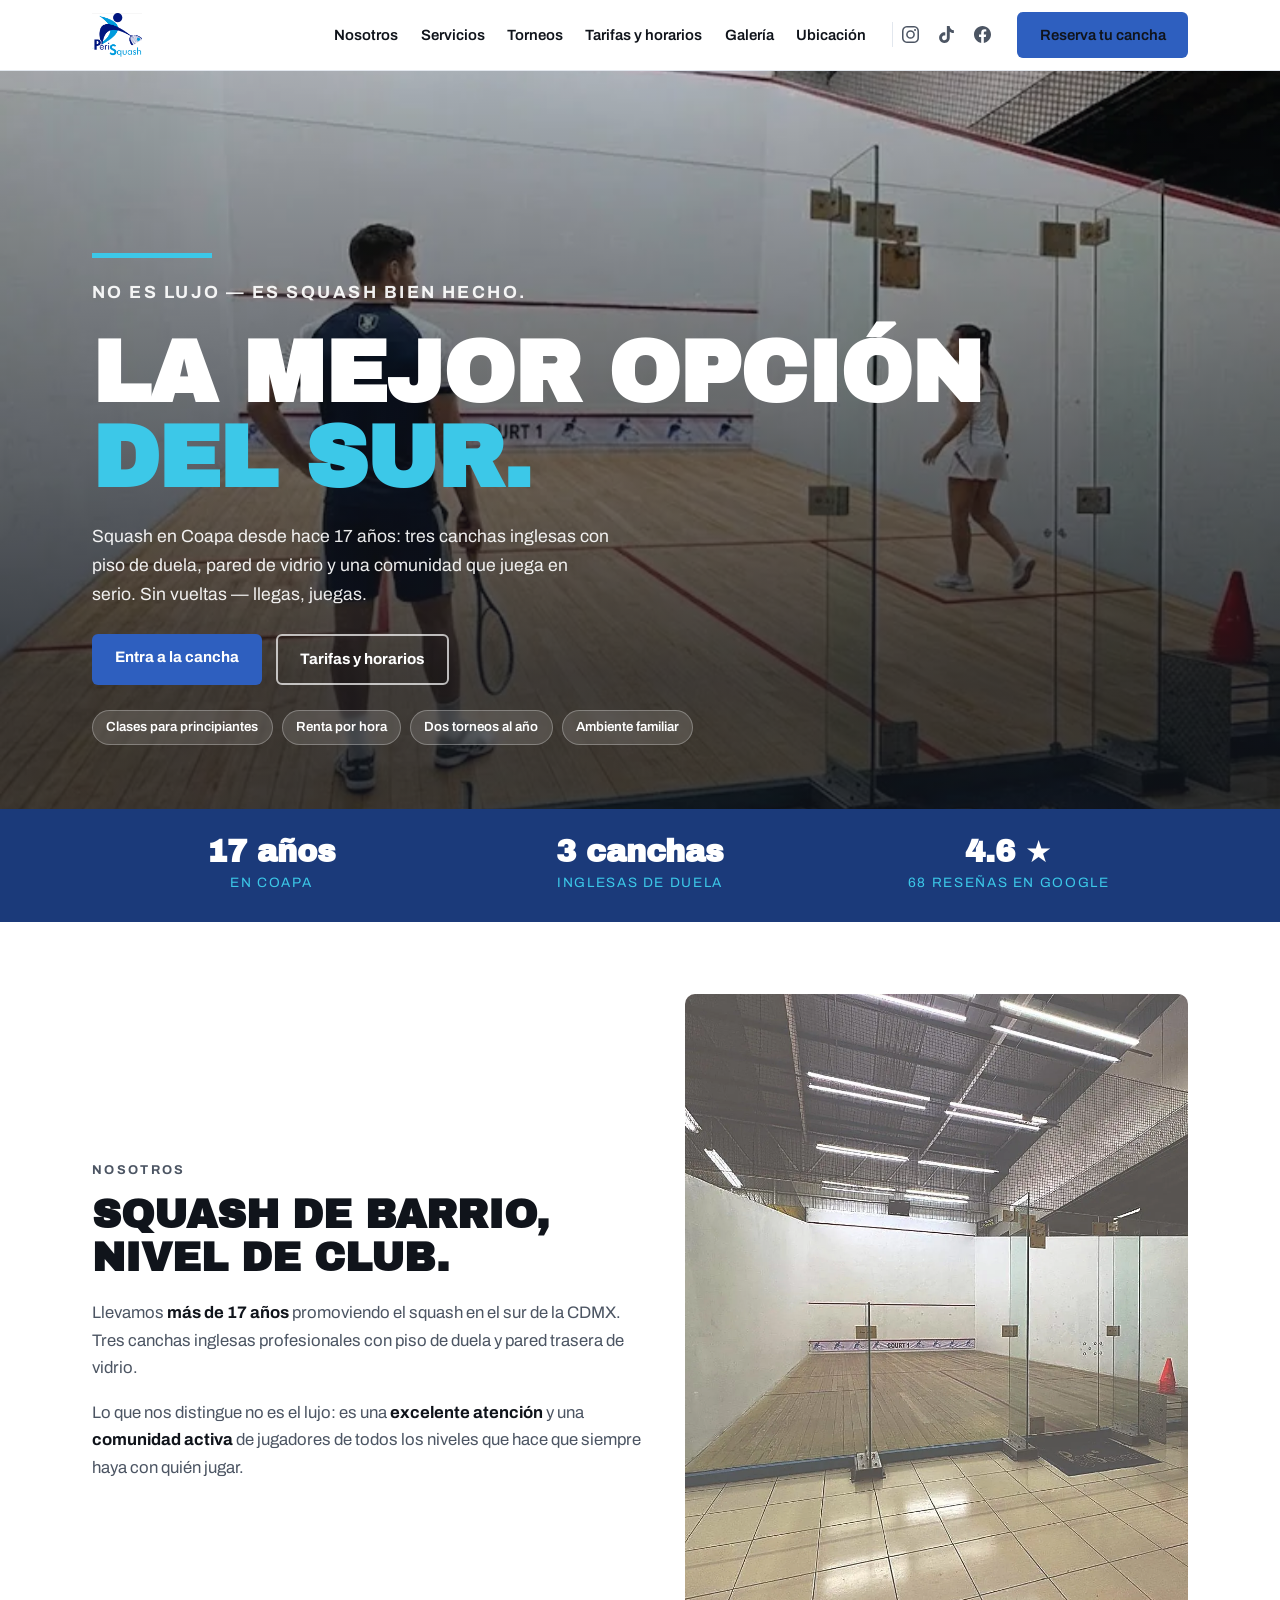
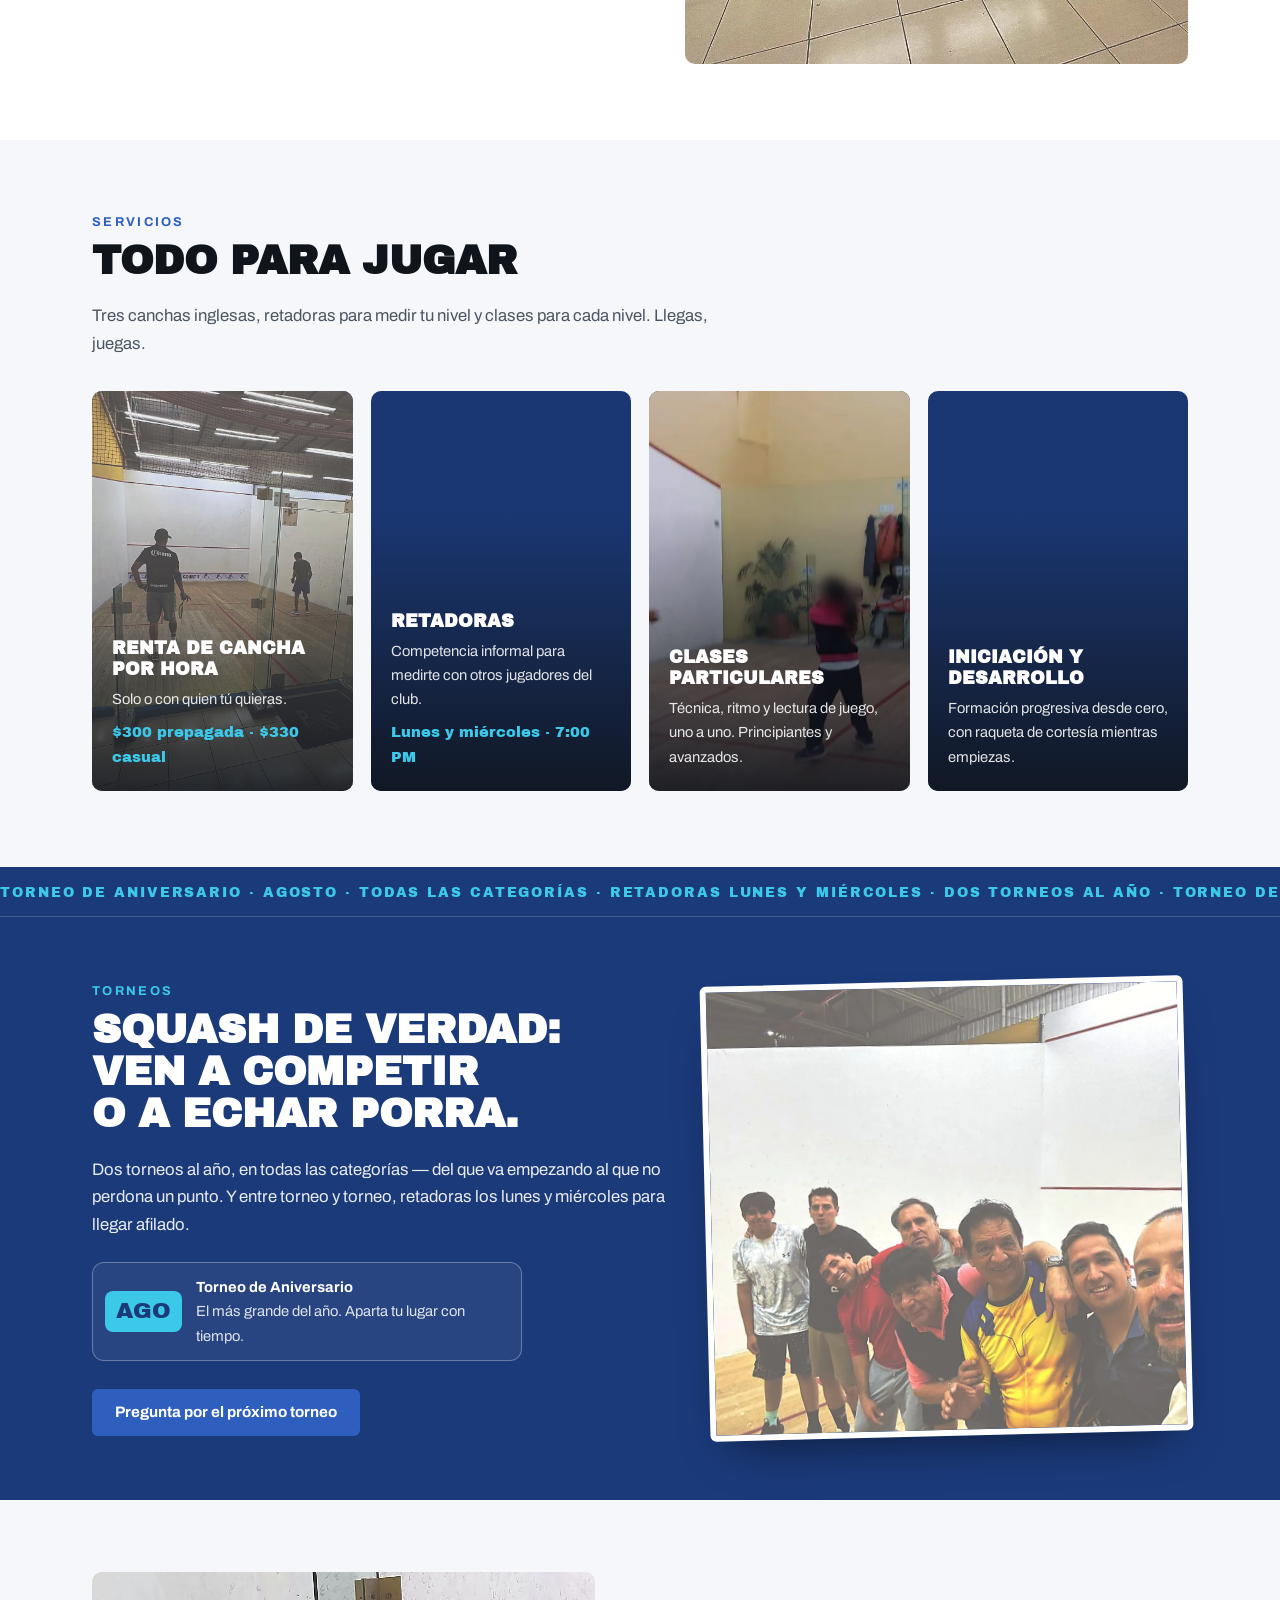
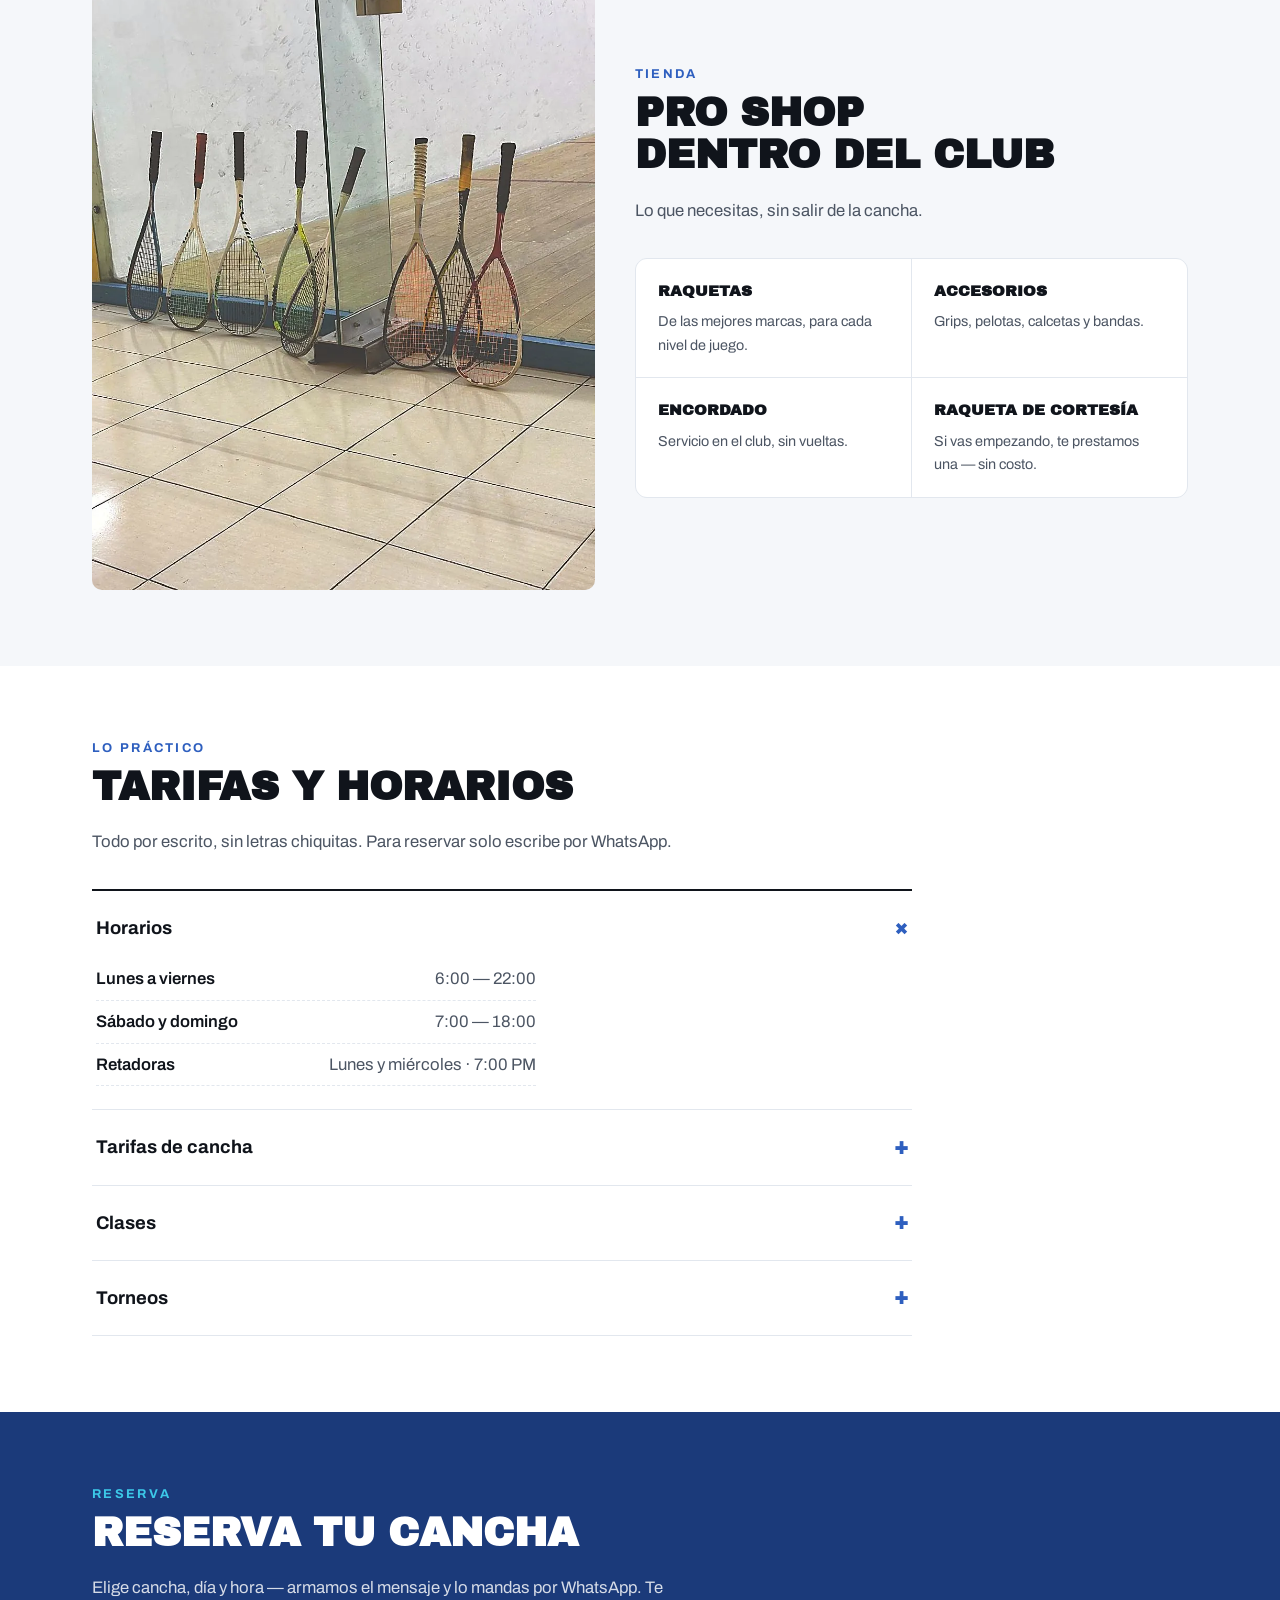
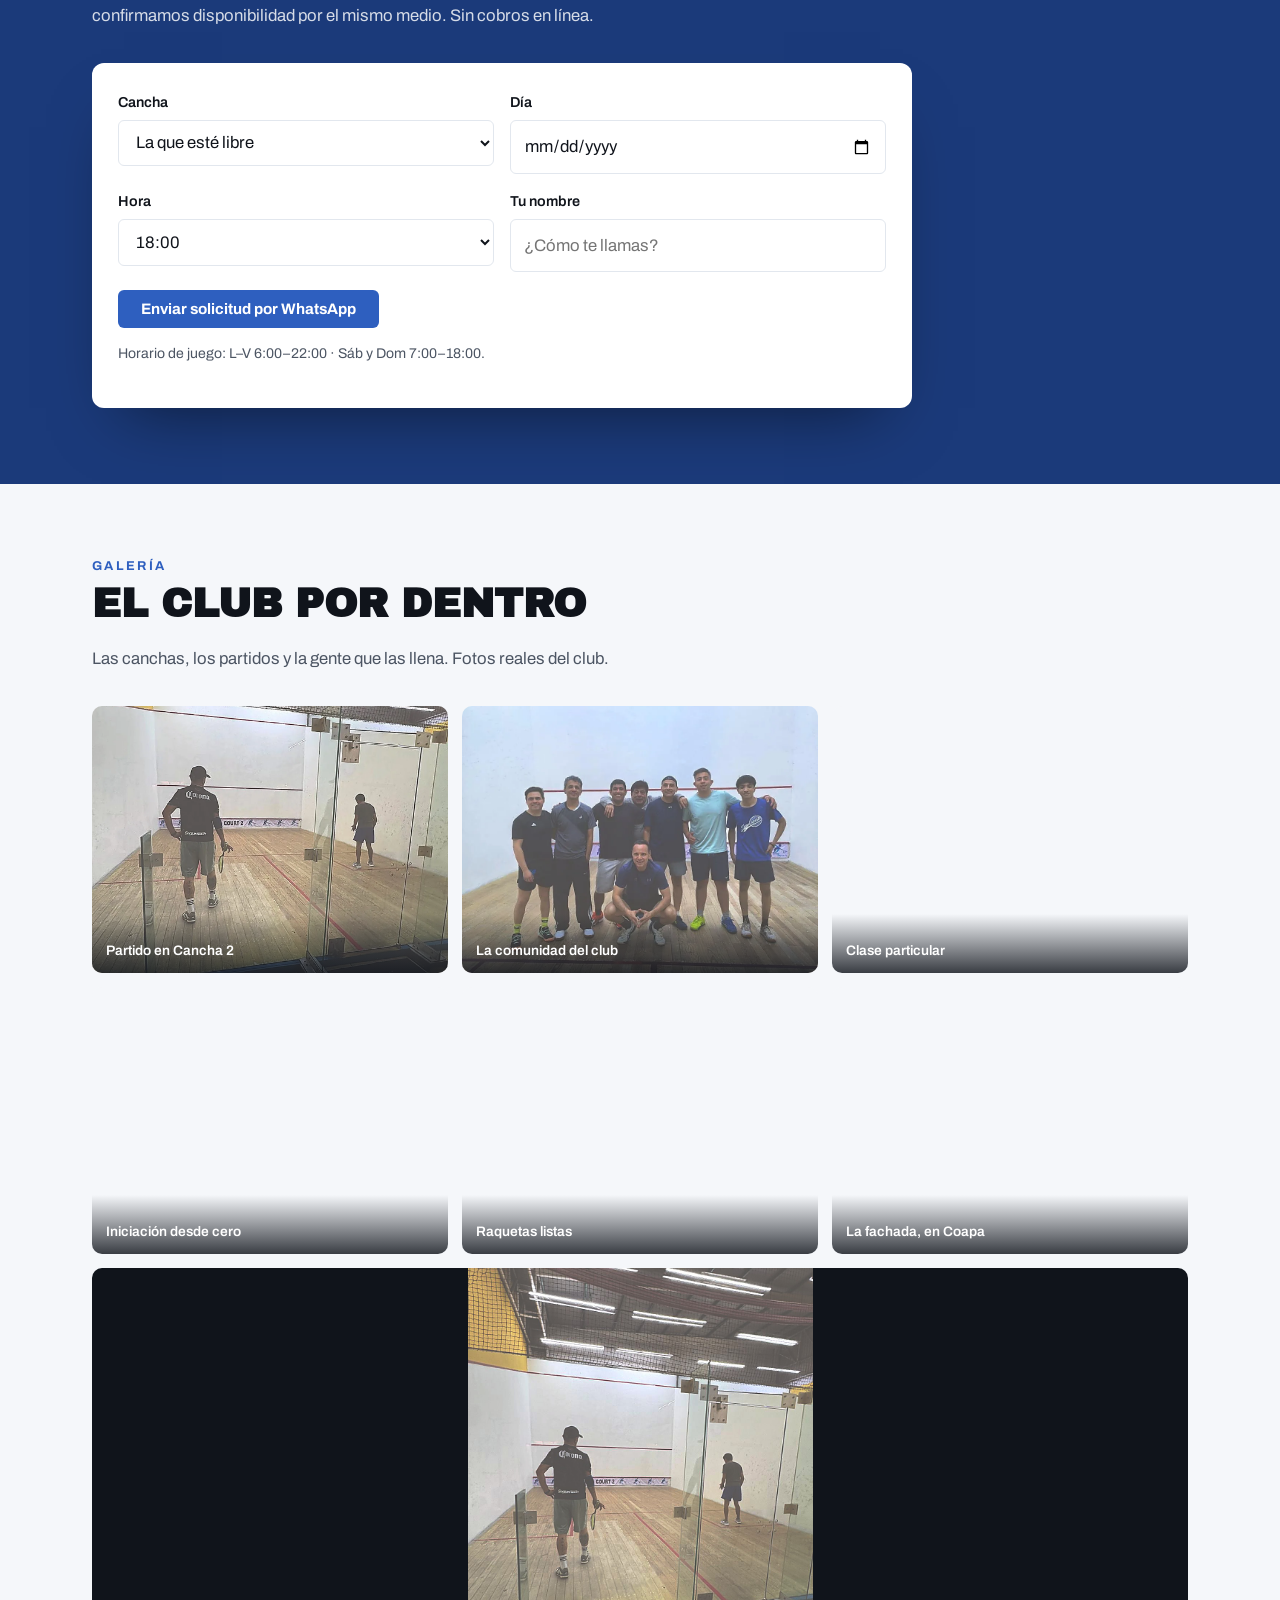
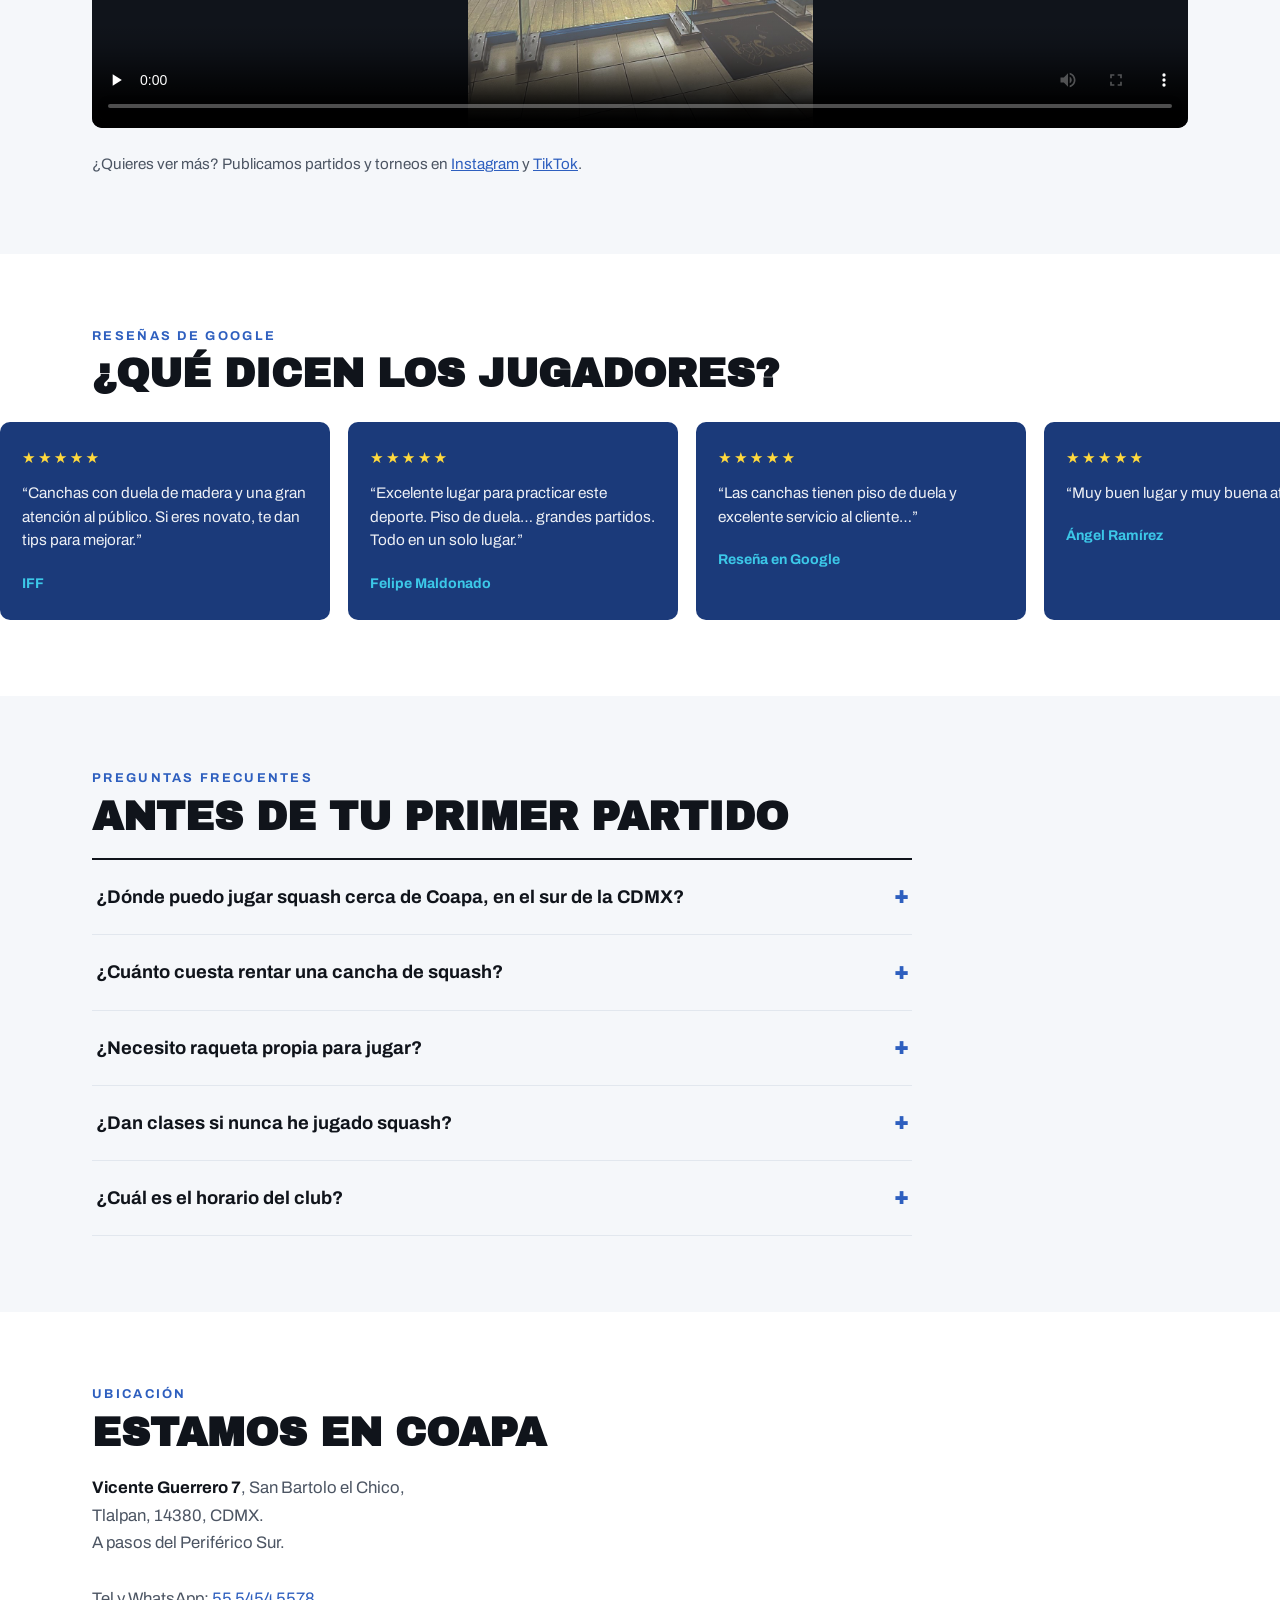
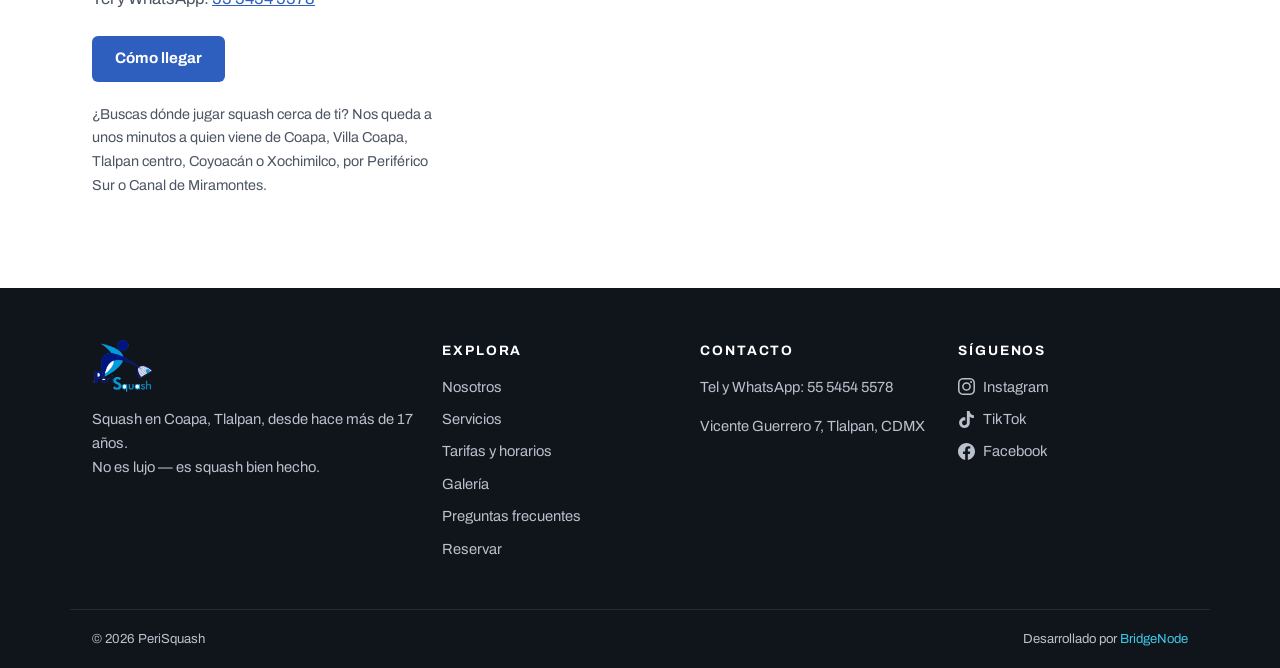
==== commit d1380a3f: "Update social preview image and metadata" ====
--- a/index.html
+++ b/index.html
@@ -1,13 +1,6 @@
 <!DOCTYPE html>
 <html lang="es-MX">
 <head>
-<!-- Google Tag Manager -->
-<script>(function(w,d,s,l,i){w[l]=w[l]||[];w[l].push({'gtm.start':
-new Date().getTime(),event:'gtm.js'});var f=d.getElementsByTagName(s)[0],
-j=d.createElement(s),dl=l!='dataLayer'?'&l='+l:'';j.async=true;j.src=
-'https://www.googletagmanager.com/gtm.js?id='+i+dl;f.parentNode.insertBefore(j,f);
-})(window,document,'script','dataLayer','GTM-TMTL7CJJ');</script>
-<!-- End Google Tag Manager -->
 <meta charset="utf-8">
 <meta name="viewport" content="width=device-width, initial-scale=1">
 <title>PeriSquash — Canchas de squash en Coapa, Tlalpan · CDMX</title>
@@ -21,20 +14,20 @@
 <meta property="og:type" content="website">
 <meta property="og:site_name" content="PeriSquash">
 <meta property="og:title" content="PeriSquash — Canchas de squash en Coapa, Tlalpan · CDMX">
-<meta property="og:description" content="Tres canchas inglesas con piso de duela y pared de vidrio. Clases, torneos y comunidad desde hace 17 años en el sur de la CDMX.">
+<meta property="og:description" content="Squash en Coapa, al sur de la CDMX. Tres canchas inglesas con piso de duela y frontis de vidrio. Clases y torneos.">
 <meta property="og:url" content="https://perisquash.com/">
-<meta property="og:image" content="https://perisquash.com/assets/images/og-image.jpg">
-<meta property="og:image:secure_url" content="https://perisquash.com/assets/images/og-image.jpg">
-<meta property="og:image:type" content="image/jpeg">
-<meta property="og:image:width" content="1200">
-<meta property="og:image:height" content="630">
-<meta property="og:image:alt" content="PeriSquash — canchas de squash con piso de duela en Coapa, sur de la CDMX">
+<meta property="og:image" content="https://perisquash.com/assets/images/og-image-v2.png">
+<meta property="og:image:secure_url" content="https://perisquash.com/assets/images/og-image-v2.png">
+<meta property="og:image:type" content="image/png">
+<meta property="og:image:width" content="1730">
+<meta property="og:image:height" content="909">
+<meta property="og:image:alt" content="PeriSquash — cancha con piso de duela y frontis de vidrio en Coapa, CDMX">
 <meta property="og:locale" content="es_MX">
 <meta name="twitter:card" content="summary_large_image">
 <meta name="twitter:title" content="PeriSquash — Canchas de squash en Coapa, Tlalpan · CDMX">
-<meta name="twitter:description" content="Tres canchas inglesas con piso de duela y pared de vidrio. Clases, torneos y comunidad desde hace 17 años en el sur de la CDMX.">
-<meta name="twitter:image" content="https://perisquash.com/assets/images/og-image.jpg">
-<meta name="twitter:image:alt" content="PeriSquash — canchas de squash con piso de duela en Coapa, sur de la CDMX">
+<meta name="twitter:description" content="Squash en Coapa, al sur de la CDMX. Tres canchas inglesas con piso de duela y frontis de vidrio. Clases y torneos.">
+<meta name="twitter:image" content="https://perisquash.com/assets/images/og-image-v2.png">
+<meta name="twitter:image:alt" content="PeriSquash — cancha con piso de duela y frontis de vidrio en Coapa, CDMX">
 <meta name="theme-color" content="#1B3A7A">
 <link rel="icon" href="assets/favicon/favicon.ico" sizes="any">
 <link rel="icon" type="image/png" sizes="32x32" href="assets/favicon/favicon-32x32.png">
@@ -161,7 +154,7 @@
   .about__fig figcaption b{color:var(--ink)}
 
   /* Servicios: tarjetas con foto de fondo */
-  .servicios{display:grid;grid-template-columns:repeat(3,1fr);gap:18px}
+  .servicios{display:grid;grid-template-columns:repeat(4,1fr);gap:18px}
   .serv{position:relative;border-radius:10px;overflow:hidden;min-height:400px;
     display:flex;align-items:flex-end;color:#fff;background:var(--navy)}
   .serv img{position:absolute;inset:0;width:100%;height:100%;object-fit:cover;transition:transform .5s ease}
@@ -180,28 +173,18 @@
   .marquee__track span{font-family:var(--font-display);text-transform:uppercase;letter-spacing:.14em;
     font-size:.85rem;color:var(--cyan);padding-right:.5em}
   @keyframes mq{to{transform:translateX(-50%)}}
+  .torneos__in{display:grid;grid-template-columns:1.2fr 1fr;gap:34px;align-items:center;padding-block:64px}
   .torneos p{color:rgba(255,255,255,.9)}
-  /* Cartel: la foto ocupa toda la franja y el texto va encima. Es la única sección
-     que rompe la retícula de dos columnas — por eso resalta. */
-  .cartel{position:relative;overflow:hidden;background:var(--navy);
-    min-height:clamp(470px,74vh,680px);display:flex;align-items:flex-end}
-  .cartel__img{position:absolute;inset:0;width:100%;height:100%;object-fit:cover;object-position:center 38%}
-  .cartel__veil{position:absolute;inset:0;background:
-    linear-gradient(180deg,rgba(27,58,122,.42) 0%,rgba(16,20,27,.55) 42%,rgba(16,20,27,.93) 100%)}
-  .cartel__in{position:relative;width:100%;padding-block:70px 54px}
-  .cartel__title{font-family:var(--font-display);font-size:clamp(2.45rem,8.4vw,6rem);line-height:.93;
-    text-transform:uppercase;letter-spacing:-.015em;margin:0 0 .55rem;max-width:12ch;
-    text-shadow:0 2px 34px rgba(0,0,0,.4)}
-  .cartel__title .ani{color:var(--cyan)}
-  .cartel__meta{display:flex;align-items:center;gap:16px;max-width:56ch;margin:1.5em 0 1.8em}
-  .cartel__mes{font-family:var(--font-display);font-size:1.5rem;color:var(--navy);background:var(--cyan);
-    border-radius:8px;padding:.36em .55em;line-height:1;flex:none;letter-spacing:.02em}
-  .cartel__meta p{margin:0;font-size:1.02rem}
-  .cartel__foot{display:flex;flex-wrap:wrap;gap:.6em 1em;list-style:none;margin:2em 0 0;padding:1.25em 0 0;
-    border-top:1px solid rgba(255,255,255,.24);font-size:.82rem;font-weight:700;
-    text-transform:uppercase;letter-spacing:.1em;color:rgba(255,255,255,.85)}
-  .cartel__foot li{display:flex;align-items:center;gap:1em}
-  .cartel__foot li+li::before{content:"";width:5px;height:5px;border-radius:50%;background:var(--cyan);flex:none}
+  .torneos__badge{display:flex;align-items:center;gap:14px;max-width:430px;border:1px solid rgba(255,255,255,.3);
+    border-radius:12px;padding:12px 18px 12px 12px;margin:1.4em 0 1.7em;background:rgba(255,255,255,.06)}
+  .torneos__badge .mes{font-family:var(--font-display);font-size:1.4rem;color:var(--navy);background:var(--cyan);
+    border-radius:8px;padding:.4em .5em;line-height:1;flex:none}
+  .torneos__badge b{color:#fff}
+  .torneos__badge span:last-child{font-size:.92rem;color:rgba(255,255,255,.85)}
+  .torneos img{border-radius:6px;width:100%;height:100%;object-fit:cover;min-height:280px;
+    border:6px solid #fff;box-shadow:0 24px 48px -24px rgba(0,0,0,.6);
+    transform:rotate(-1.4deg);transition:transform .35s}
+  .torneos__in:hover img{transform:rotate(0)}
 
   /* Galería */
   .galeria{display:grid;grid-template-columns:repeat(3,1fr);gap:14px;margin-top:2rem}
@@ -211,17 +194,9 @@
   .galeria figcaption{position:absolute;left:0;right:0;bottom:0;padding:26px 14px 11px;color:#fff;
     font-size:.86rem;font-weight:600;
     background:linear-gradient(180deg,rgba(16,20,27,0) 0%,rgba(16,20,27,.82) 100%)}
+  .galeria__video{grid-column:1/-1;border-radius:10px;overflow:hidden;background:var(--ink);line-height:0}
+  .galeria__video video{width:100%;max-height:460px;display:block}
   .galeria__nota{margin:1.5rem 0 0;color:var(--ink-soft);font-size:.95rem}
-  .galeria__redes{margin:1.8rem 0 0;display:flex;flex-wrap:wrap;align-items:center;gap:.8rem 1.2rem}
-  .galeria__redes p{margin:0;color:var(--ink-soft);font-size:.95rem}
-  .galeria__socs{display:flex;flex-wrap:wrap;gap:.55rem}
-  .galeria__socs .soc{display:inline-flex;align-items:center;gap:.5em;padding:.55em 1em;
-    border:1px solid var(--line);border-radius:99px;color:var(--ink);text-decoration:none;
-    font-weight:600;font-size:.9rem;transition:color .18s,background .18s,border-color .18s}
-  .galeria__socs .soc svg{width:19px;height:19px}
-  .galeria__socs .soc--ig:hover{background:#E4405F;border-color:#E4405F;color:var(--white)}
-  .galeria__socs .soc--tt:hover{background:#111;border-color:#111;color:var(--white)}
-  .galeria__socs .soc--fb:hover{background:#1877F2;border-color:#1877F2;color:var(--white)}
 
   /* Tienda */
   .casa{display:grid;grid-template-columns:1fr 1.1fr;gap:40px;align-items:center}
@@ -303,9 +278,8 @@
 
   @media (max-width:900px){
     .servicios{grid-template-columns:1fr 1fr}
-    .servicios .serv:last-child{grid-column:1 / -1}
     .galeria{grid-template-columns:1fr 1fr}
-    .about,.casa,.loc,.reserva__grid{grid-template-columns:1fr}
+    .about,.casa,.torneos__in,.loc,.reserva__grid{grid-template-columns:1fr}
     .foot__grid{grid-template-columns:1fr 1fr}
     .nav__links{display:none;position:absolute;top:100%;left:0;right:0;background:var(--white);
       flex-direction:column;align-items:flex-start;padding:18px 22px;border-bottom:1px solid var(--line);gap:1.1rem}
@@ -319,16 +293,13 @@
     .servicios{grid-template-columns:1fr}
     .serv{min-height:320px}
     .galeria{grid-template-columns:1fr}
-    /* En móvil la foto pierde detalle: se oscurece más para que el titular respire */
-    .cartel{min-height:430px}
-    .cartel__veil{background:linear-gradient(180deg,rgba(16,20,27,.6) 0%,rgba(16,20,27,.95) 100%)}
-    .cartel__meta{align-items:flex-start}
   }
   @media (prefers-reduced-motion:reduce){
     html{scroll-behavior:auto}
     .rail{animation:none;width:auto;flex-wrap:wrap}
     .rev{width:100%;max-width:330px}
     .marquee__track{animation:none}
+    .torneos img{transform:none}
     .reveal{opacity:1;transform:none;transition:none}
     .serv,.serv::before{transition:none}
   }
@@ -336,7 +307,7 @@
 <script type="application/ld+json">
 {
   "@context": "https://schema.org",
-  "@type": ["SportsActivityLocation", "SportsClub", "SportsOrganization", "LocalBusiness"],
+  "@type": ["SportsActivityLocation", "SportsClub", "SportsOrganization"],
   "@id": "https://perisquash.com/#club",
   "name": "PeriSquash",
   "alternateName": ["Peri Squash", "PeriSquash Coapa"],
@@ -346,9 +317,9 @@
   "telephone": "+525554545578",
   "logo": "https://perisquash.com/assets/favicon/icon-512.png",
   "image": [
-    "https://perisquash.com/assets/images/cancha-2.jpg",
-    "https://perisquash.com/assets/images/fondo-inicio_cancha.jpg",
-    "https://perisquash.com/assets/images/fachada.jpg",
+    "https://perisquash.com/assets/images/hero-cancha.jpg",
+    "https://perisquash.com/assets/images/cancha-clase.jpg",
+    "https://perisquash.com/assets/images/accion-pro.jpg",
     "https://perisquash.com/assets/images/og-image.jpg"
   ],
   "priceRange": "$300–$330 MXN por hora",
@@ -390,8 +361,8 @@
     { "@type": "LocationFeatureSpecification", "name": "Raqueta de cortesía para principiantes", "value": true }
   ],
   "openingHoursSpecification": [
-    { "@type": "OpeningHoursSpecification", "dayOfWeek": ["Monday","Tuesday","Wednesday","Thursday","Friday"], "opens": "06:00", "closes": "23:00" },
-    { "@type": "OpeningHoursSpecification", "dayOfWeek": ["Saturday","Sunday"], "opens": "07:00", "closes": "15:00" }
+    { "@type": "OpeningHoursSpecification", "dayOfWeek": ["Monday","Tuesday","Wednesday","Thursday","Friday"], "opens": "06:00", "closes": "22:00" },
+    { "@type": "OpeningHoursSpecification", "dayOfWeek": ["Saturday","Sunday"], "opens": "07:00", "closes": "18:00" }
   ],
   "hasOfferCatalog": {
     "@type": "OfferCatalog",
@@ -453,7 +424,7 @@
           "@type": "Service",
           "name": "Retadoras",
           "serviceType": "Juego libre de retadoras",
-          "description": "Retadoras abiertas a la comunidad del club: lunes y miércoles de 19:00 a 23:00, y domingos de 10:00 a 15:00."
+          "description": "Retadoras abiertas a la comunidad del club, lunes y miércoles a las 7:00 PM."
         }
       },
       {
@@ -517,17 +488,13 @@
     {
       "@type": "Question",
       "name": "¿Cuál es el horario del club?",
-      "acceptedAnswer": { "@type": "Answer", "text": "Lunes a viernes de 6:00 a 23:00 y sábado y domingo de 7:00 a 15:00. Las retadoras son lunes y miércoles de 19:00 a 23:00, y domingos de 10:00 a 15:00." }
+      "acceptedAnswer": { "@type": "Answer", "text": "Lunes a viernes de 6:00 a 22:00 y sábado y domingo de 7:00 a 18:00. Las retadoras son lunes y miércoles a las 7:00 PM." }
     }
   ]
 }
 </script>
 </head>
 <body>
-<!-- Google Tag Manager (noscript) -->
-<noscript><iframe src="https://www.googletagmanager.com/ns.html?id=GTM-TMTL7CJJ"
-height="0" width="0" style="display:none;visibility:hidden"></iframe></noscript>
-<!-- End Google Tag Manager (noscript) -->
 <a class="skip" href="#nosotros">Saltar al contenido</a>
 
 <nav class="nav" aria-label="Navegación principal">
@@ -561,7 +528,7 @@
     <p class="hero__tag">No es lujo — es squash bien hecho.</p>
     <h1>La mejor opción<br><span class="sur">del sur.</span></h1>
     <p>Squash en Coapa desde hace 17 años: tres canchas inglesas con piso de duela,
-       contra frontis de vidrio.</p>
+       pared de vidrio y una comunidad que juega en serio. Sin vueltas — llegas, juegas.</p>
     <div class="hero__ctas">
       <a class="btn" href="#reservar">Entra a la cancha</a>
       <a class="btn btn--ghost" href="#info">Tarifas y horarios</a>
@@ -570,7 +537,7 @@
       <li>Clases para principiantes</li>
       <li>Renta por hora</li>
       <li>Dos torneos al año</li>
-      <li>El mejor ambiente</li>
+      <li>Ambiente familiar</li>
     </ul>
   </div>
 </header>
@@ -588,9 +555,9 @@
     <div class="wrap about">
       <div>
         <p class="kicker">Nosotros</p>
-        <h2>Un buen nivel de juego.</h2>
+        <h2>Squash de barrio,<br>nivel de club.</h2>
         <p>Llevamos <b>más de 17 años</b> promoviendo el squash en el sur de la CDMX.
-           Tres canchas inglesas profesionales con piso de duela y contra frontis de vidrio.</p>
+           Tres canchas inglesas profesionales con piso de duela y pared trasera de vidrio.</p>
         <p>Lo que nos distingue no es el lujo: es una <b>excelente atención</b>
            y una <b>comunidad activa</b> de jugadores de todos los niveles que hace que
            siempre haya con quién jugar.</p>
@@ -606,13 +573,15 @@
 
   <section class="block block--alt" id="servicios">
     <div class="wrap">
-      <p class="kicker">Lugar</p>
-      <h2>Canchas</h2>
+      <p class="kicker">Servicios</p>
+      <h2>Todo para jugar</h2>
+      <p class="lead">Tres canchas inglesas, retadoras para medir tu nivel
+         y clases para cada nivel. Llegas, juegas.</p>
       <div class="servicios">
         <article class="serv">
           <picture>
-            <source srcset="assets/images/cancha-2.webp" type="image/webp">
-            <img src="assets/images/cancha-2.jpg" alt="Partido de squash en la Cancha 2 de PeriSquash, con piso de duela y frontis de vidrio" width="1086" height="1448" loading="lazy" decoding="async">
+            <source srcset="assets/images/accion-pro.webp" type="image/webp">
+            <img src="assets/images/accion-pro.jpg" alt="Dos jugadores en un partido de squash en PeriSquash" width="960" height="1280" loading="lazy" decoding="async">
           </picture>
           <div class="veil" aria-hidden="true"></div>
           <div class="txt"><h3>Renta de cancha por hora</h3>
@@ -627,17 +596,25 @@
           <div class="veil" aria-hidden="true"></div>
           <div class="txt"><h3>Retadoras</h3>
             <p>Competencia informal para medirte con otros jugadores del club.
-              <span class="price">Lunes y miércoles 19:00–23:00 · Domingos 10:00–15:00</span></p></div>
+              <span class="price">Lunes y miércoles · 7:00 PM</span></p></div>
         </article>
         <article class="serv">
           <picture>
-            <source srcset="assets/images/clases-entrenadores.webp" type="image/webp">
-            <img src="assets/images/clases-entrenadores.jpg" alt="Entrenador dando una clase particular de squash en la Cancha 1 de PeriSquash" width="1086" height="1448" loading="lazy" decoding="async">
+            <source srcset="assets/images/cancha-clase.webp" type="image/webp">
+            <img src="assets/images/cancha-clase.jpg" alt="Clase de squash junto a la pared de vidrio" width="1368" height="626" loading="lazy" decoding="async">
           </picture>
           <div class="veil" aria-hidden="true"></div>
           <div class="txt"><h3>Clases particulares</h3>
-            <p>Técnica, ritmo y lectura de juego, uno a uno. Principiantes y avanzados.
-              <span class="price">Entrenadores calificados</span></p></div>
+            <p>Técnica, ritmo y lectura de juego, uno a uno. Principiantes y avanzados.</p></div>
+        </article>
+        <article class="serv">
+          <picture>
+            <source srcset="assets/images/raquetas-vidrio.webp" type="image/webp">
+            <img src="assets/images/raquetas-vidrio.jpg" alt="Raquetas de squash junto a la pared de vidrio" width="960" height="1180" loading="lazy" decoding="async">
+          </picture>
+          <div class="veil" aria-hidden="true"></div>
+          <div class="txt"><h3>Iniciación y desarrollo</h3>
+            <p>Formación progresiva desde cero, con raqueta de cortesía mientras empiezas.</p></div>
         </article>
       </div>
     </div>
@@ -646,31 +623,26 @@
   <section class="torneos" id="torneos">
     <div class="marquee" aria-hidden="true">
       <div class="marquee__track">
-        <span>Torneo de aniversario · Agosto · Todas las categorías · Retadoras lunes, miércoles y domingos · Dos torneos al año · </span>
-        <span>Torneo de aniversario · Agosto · Todas las categorías · Retadoras lunes, miércoles y domingos · Dos torneos al año · </span>
+        <span>Torneo de aniversario · Agosto · Todas las categorías · Retadoras lunes y miércoles · Dos torneos al año · </span>
+        <span>Torneo de aniversario · Agosto · Todas las categorías · Retadoras lunes y miércoles · Dos torneos al año · </span>
       </div>
     </div>
-    <div class="cartel">
+    <div class="wrap torneos__in">
+      <div>
+        <p class="kicker">Torneos</p>
+        <h2>Squash de verdad: ven a competir o a echar porra.</h2>
+        <p>Dos torneos al año, en todas las categorías — del que va empezando al que
+           no perdona un punto. Y entre torneo y torneo, retadoras los lunes y miércoles para llegar afilado.</p>
+        <div class="torneos__badge">
+          <span class="mes">AGO</span>
+          <span><b>Torneo de Aniversario</b><br>El más grande del año. Aparta tu lugar con tiempo.</span>
+        </div>
+        <a class="btn" href="https://wa.me/525554545578?text=Hola%2C%20quiero%20informes%20de%20los%20torneos%20de%20PeriSquash" target="_blank" rel="noopener">Pregunta por el próximo torneo</a>
+      </div>
       <picture>
         <source srcset="assets/images/comunidad-selfie.webp" type="image/webp">
-        <img class="cartel__img" src="assets/images/comunidad-selfie.jpg" alt="Jugadores de PeriSquash celebrando después de un torneo" width="1280" height="960" loading="lazy" decoding="async">
+        <img src="assets/images/comunidad-selfie.jpg" alt="Jugadores de PeriSquash celebrando después de un torneo" width="1280" height="960" loading="lazy" decoding="async">
       </picture>
-      <div class="cartel__veil"></div>
-      <div class="wrap cartel__in">
-        <p class="kicker">Torneos</p>
-        <h2 class="cartel__title">Torneo de <span class="ani">Aniversario</span></h2>
-        <div class="cartel__meta">
-          <span class="cartel__mes">AGO</span>
-          <p>El más grande del año, en todas las categorías — del que va empezando
-             al que no perdona un punto. Aparta tu lugar con tiempo.</p>
-        </div>
-        <a class="btn" href="https://wa.me/525554545578?text=Hola%2C%20quiero%20informes%20de%20los%20torneos%20de%20PeriSquash" target="_blank" rel="noopener">Pregunta por el próximo torneo</a>
-        <ul class="cartel__foot">
-          <li>Dos torneos al año</li>
-          <li>Todas las categorías</li>
-          <li>Retadoras L y M 19:00—23:00 · Dom 10:00—15:00</li>
-        </ul>
-      </div>
     </div>
   </section>
 
@@ -705,10 +677,9 @@
           <button class="acc__btn" aria-expanded="true">Horarios <span class="plus" aria-hidden="true">+</span></button>
           <div class="acc__panel"><div class="acc__body">
             <dl>
-              <div><dt>Lunes a viernes</dt><dd>6:00 — 23:00</dd></div>
-              <div><dt>Sábado y domingo</dt><dd>7:00 — 15:00</dd></div>
-              <div><dt>Retadoras</dt><dd>Lunes y miércoles · 19:00 — 23:00</dd></div>
-              <div><dt>Retadoras en domingo</dt><dd>10:00 — 15:00</dd></div>
+              <div><dt>Lunes a viernes</dt><dd>6:00 — 22:00</dd></div>
+              <div><dt>Sábado y domingo</dt><dd>7:00 — 18:00</dd></div>
+              <div><dt>Retadoras</dt><dd>Lunes y miércoles · 7:00 PM</dd></div>
             </dl>
           </div></div>
         </div>
@@ -738,7 +709,7 @@
             <ul>
               <li>Dos torneos al año, en todas las categorías.</li>
               <li>El Torneo de Aniversario en agosto es el más grande del año.</li>
-              <li>Retadoras lunes y miércoles de 19:00 a 23:00, y domingos de 10:00 a 15:00.</li>
+              <li>Retadoras lunes y miércoles a las 7:00 PM.</li>
             </ul>
           </div></div>
         </div>
@@ -774,7 +745,6 @@
               <option>10:00</option><option>11:00</option><option>12:00</option><option>13:00</option>
               <option>14:00</option><option>15:00</option><option>16:00</option><option>17:00</option>
               <option selected>18:00</option><option>19:00</option><option>20:00</option><option>21:00</option>
-              <option>22:00</option>
             </select>
           </div>
           <div>
@@ -783,7 +753,7 @@
           </div>
         </div>
         <button class="btn" type="submit">Enviar solicitud por WhatsApp</button>
-        <p class="reserva__note" id="reservaNota">Horario de juego: L–V 6:00–23:00 · Sáb y Dom 7:00–15:00.</p>
+        <p class="reserva__note">Horario de juego: L–V 6:00–22:00 · Sáb y Dom 7:00–18:00.</p>
       </form>
     </div>
   </section>
@@ -792,13 +762,13 @@
     <div class="wrap">
       <p class="kicker">Galería</p>
       <h2>El club por dentro</h2>
-      <p class="lead">Las canchas, los partidos y la gente que las llena. Lo que se vive en el club.</p>
+      <p class="lead">Las canchas, los partidos y la gente que las llena. Fotos reales del club.</p>
       <!-- TODO: foto de las 3 canchas juntas cuando el cliente la comparta -->
       <div class="galeria">
         <figure>
           <picture>
-            <source srcset="assets/images/cancha-2.webp" type="image/webp">
-            <img src="assets/images/cancha-2.jpg" alt="Partido de squash en la Cancha 2 de PeriSquash" width="1086" height="1448" loading="lazy" decoding="async">
+            <source srcset="assets/images/hero-cancha.webp" type="image/webp">
+            <img src="assets/images/hero-cancha.jpg" alt="Partido de squash en la Cancha 2 de PeriSquash" width="1200" height="1600" loading="lazy" decoding="async">
           </picture>
           <figcaption>Partido en Cancha 2</figcaption>
         </figure>
@@ -811,10 +781,17 @@
         </figure>
         <figure>
           <picture>
-            <source srcset="assets/images/clases-tecnica.webp" type="image/webp">
-            <img src="assets/images/clases-tecnica.jpg" alt="Entrenador corrigiendo la técnica de una jugadora en la Cancha 1" width="1086" height="1448" loading="lazy" decoding="async">
+            <source srcset="assets/images/clase-particular.webp" type="image/webp">
+            <img src="assets/images/clase-particular.jpg" alt="Clase particular de squash en PeriSquash" width="1019" height="720" loading="lazy" decoding="async">
           </picture>
           <figcaption>Clase particular</figcaption>
+        </figure>
+        <figure>
+          <picture>
+            <source srcset="assets/images/cancha-clase.webp" type="image/webp">
+            <img src="assets/images/cancha-clase.jpg" alt="Clase de iniciación junto a la pared de vidrio" width="1368" height="626" loading="lazy" decoding="async">
+          </picture>
+          <figcaption>Iniciación desde cero</figcaption>
         </figure>
         <figure>
           <picture>
@@ -830,15 +807,17 @@
           </picture>
           <figcaption>La fachada, en Coapa</figcaption>
         </figure>
+        <div class="galeria__video">
+          <video controls preload="none" playsinline poster="assets/images/accion-pro.jpg"
+                 aria-label="Video de PeriSquash en acción">
+            <source src="assets/video/perisquash-action.mp4" type="video/mp4">
+            Tu navegador no puede reproducir el video.
+          </video>
+        </div>
       </div>
-      <div class="galeria__redes">
-        <p>Para más, entra a nuestras redes sociales — ahí publicamos partidos y torneos.</p>
-        <div class="galeria__socs">
-          <a class="soc soc--ig" href="https://www.instagram.com/perisquash_club/" target="_blank" rel="noopener"><svg viewBox="0 0 24 24" aria-hidden="true"><path d="M12 2.16c3.2 0 3.58.01 4.85.07 1.17.05 1.8.25 2.23.41.56.22.96.48 1.38.9.42.42.68.82.9 1.38.16.42.36 1.06.41 2.23.06 1.27.07 1.65.07 4.85s-.01 3.58-.07 4.85c-.05 1.17-.25 1.8-.41 2.23-.22.56-.48.96-.9 1.38-.42.42-.82.68-1.38.9-.42.16-1.06.36-2.23.41-1.27.06-1.65.07-4.85.07s-3.58-.01-4.85-.07c-1.17-.05-1.8-.25-2.23-.41a3.72 3.72 0 0 1-1.38-.9 3.72 3.72 0 0 1-.9-1.38c-.16-.42-.36-1.06-.41-2.23-.06-1.27-.07-1.65-.07-4.85s.01-3.58.07-4.85c.05-1.17.25-1.8.41-2.23.22-.56.48-.96.9-1.38.42-.42.82-.68 1.38-.9.42-.16 1.06-.36 2.23-.41 1.27-.06 1.65-.07 4.85-.07M12 0C8.74 0 8.33.01 7.05.07 5.78.13 4.9.33 4.14.63c-.79.3-1.46.72-2.13 1.38A5.9 5.9 0 0 0 .63 4.14C.33 4.9.13 5.78.07 7.05.01 8.33 0 8.74 0 12s.01 3.67.07 4.95c.06 1.27.26 2.15.56 2.91.3.79.72 1.46 1.38 2.13a5.9 5.9 0 0 0 2.13 1.38c.76.3 1.64.5 2.91.56 1.28.06 1.69.07 4.95.07s3.67-.01 4.95-.07c1.27-.06 2.15-.26 2.91-.56a5.9 5.9 0 0 0 2.13-1.38 5.9 5.9 0 0 0 1.38-2.13c.3-.76.5-1.64.56-2.91.06-1.28.07-1.69.07-4.95s-.01-3.67-.07-4.95c-.06-1.27-.26-2.15-.56-2.91a5.9 5.9 0 0 0-1.38-2.13A5.9 5.9 0 0 0 19.86.63c-.76-.3-1.64-.5-2.91-.56C15.67.01 15.26 0 12 0Zm0 5.84A6.16 6.16 0 1 0 18.16 12 6.16 6.16 0 0 0 12 5.84ZM12 16a4 4 0 1 1 4-4 4 4 0 0 1-4 4Zm7.85-10.4a1.44 1.44 0 1 1-1.44-1.44 1.44 1.44 0 0 1 1.44 1.44Z"/></svg>Instagram</a>
-          <a class="soc soc--tt" href="https://www.tiktok.com/@perisquash" target="_blank" rel="noopener"><svg viewBox="0 0 24 24" aria-hidden="true"><path d="M12.53.02C13.84 0 15.14.01 16.44 0c.08 1.53.63 3.09 1.75 4.17 1.12 1.11 2.7 1.62 4.24 1.79v4.03c-1.44-.05-2.89-.35-4.2-.97-.57-.26-1.1-.59-1.62-.93-.01 2.92.01 5.84-.02 8.75-.08 1.4-.54 2.79-1.35 3.94-1.31 1.92-3.58 3.17-5.91 3.21-1.43.08-2.86-.31-4.08-1.03-2.02-1.19-3.44-3.37-3.65-5.71-.02-.5-.03-1-.01-1.49.18-1.9 1.12-3.72 2.58-4.96 1.66-1.44 3.98-2.13 6.15-1.72.02 1.48-.04 2.96-.04 4.44-.99-.32-2.15-.23-3.02.37-.63.41-1.11 1.04-1.36 1.75-.21.51-.15 1.07-.14 1.61.24 1.64 1.82 3.02 3.5 2.87 1.12-.01 2.19-.66 2.77-1.61.19-.33.4-.67.41-1.06.1-1.79.06-3.57.07-5.36.01-4.03-.01-8.05.02-12.07Z"/></svg>TikTok</a>
-          <a class="soc soc--fb" href="https://www.facebook.com/profile.php?id=100063724986177" target="_blank" rel="noopener"><svg viewBox="0 0 24 24" aria-hidden="true"><path d="M24 12.07C24 5.45 18.63.07 12 .07S0 5.45 0 12.07c0 5.99 4.39 10.95 10.13 11.85v-8.38H7.08v-3.47h3.05V9.43c0-3.01 1.79-4.67 4.53-4.67 1.31 0 2.69.23 2.69.23v2.95h-1.51c-1.49 0-1.96.93-1.96 1.87v2.25h3.33l-.53 3.47h-2.8v8.38C19.61 23.03 24 18.06 24 12.07Z"/></svg>Facebook</a>
-        </div>
-      </div>
+      <p class="galeria__nota">¿Quieres ver más? Publicamos partidos y torneos en
+        <a href="https://www.instagram.com/perisquash_club/" target="_blank" rel="noopener">Instagram</a> y
+        <a href="https://www.tiktok.com/@perisquash" target="_blank" rel="noopener">TikTok</a>.</p>
     </div>
   </section>
 
@@ -900,9 +879,8 @@
         <div class="acc__item">
           <button class="acc__btn" aria-expanded="false">¿Cuál es el horario del club? <span class="plus" aria-hidden="true">+</span></button>
           <div class="acc__panel"><div class="acc__body">
-            <p>Lunes a viernes de <b>6:00 a 23:00</b> y sábado y domingo de <b>7:00 a 15:00</b>.
-               Las retadoras son lunes y miércoles de <b>19:00 a 23:00</b> y domingos de <b>10:00 a 15:00</b>,
-               para jugar contra otros miembros del club.</p>
+            <p>Lunes a viernes de <b>6:00 a 22:00</b> y sábado y domingo de <b>7:00 a 18:00</b>.
+               Las retadoras son lunes y miércoles a las 7:00 PM, para jugar contra otros miembros del club.</p>
           </div></div>
         </div>
       </div>
@@ -933,7 +911,7 @@
   <div class="wrap foot__grid">
     <div>
       <img class="foot__logo" src="assets/images/logo-perisquash-v2.png" alt="PeriSquash" width="753" height="658" loading="lazy" decoding="async">
-      <p>Squash en Coapa, Tlalpan, desde hace más de 17 años.<br>El deporte de los reflejos.</p>
+      <p>Squash en Coapa, Tlalpan, desde hace más de 17 años.<br>No es lujo — es squash bien hecho.</p>
     </div>
     <div>
       <h4>Explora</h4>
@@ -958,7 +936,7 @@
   </div>
   <div class="wrap foot__base">
     <span>© 2026 PeriSquash</span>
-    <span>Desarrollado por <a href="https://bridgenode.mx" target="_blank" rel="noopener">BridgeNode.mx</a></span>
+    <span>Desarrollado por <a href="https://bridgenode.mx" target="_blank" rel="noopener">BridgeNode</a></span>
   </div>
 </footer>
 
@@ -986,36 +964,6 @@
       panel.style.maxHeight=open?panel.scrollHeight+'px':'0';
     });
   });
-  // Reserva: solo fechas de hoy en adelante y solo horas dentro del horario de ese dia.
-  // Entre semana 6:00-22:00 (cierra 23:00); sabado y domingo 7:00-14:00 (cierra 15:00).
-  (function(){
-    var elDia=document.getElementById('rDia'), elHora=document.getElementById('rHora');
-    function aISO(d){
-      return d.getFullYear()+'-'+('0'+(d.getMonth()+1)).slice(-2)+'-'+('0'+d.getDate()).slice(-2);
-    }
-    elDia.min=aISO(new Date());
-    function rango(valor){
-      if(!valor) return {desde:6,hasta:22};
-      var p=valor.split('-');
-      var d=new Date(+p[0],+p[1]-1,+p[2]).getDay(); // 0 domingo, 6 sabado
-      return (d===0||d===6) ? {desde:7,hasta:14} : {desde:6,hasta:22};
-    }
-    function pintarHoras(){
-      var r=rango(elDia.value), previa=elHora.value, disponibles=[];
-      elHora.innerHTML='';
-      for(var h=r.desde;h<=r.hasta;h++){
-        var o=document.createElement('option');
-        o.value=o.textContent=h+':00';
-        elHora.appendChild(o);
-        disponibles.push(o.value);
-      }
-      elHora.value = disponibles.indexOf(previa)>-1 ? previa
-        : (disponibles.indexOf('18:00')>-1 ? '18:00' : disponibles[0]);
-    }
-    elDia.addEventListener('change',pintarHoras);
-    pintarHoras();
-  })();
-
   document.getElementById('formReserva').addEventListener('submit',function(e){
     e.preventDefault();
     var cancha=document.getElementById('rCancha').value;
@@ -1023,8 +971,6 @@
     var hora=document.getElementById('rHora').value;
     var nombre=document.getElementById('rNombre').value.trim();
     if(!dia||!nombre){return}
-    var elDia=document.getElementById('rDia');
-    if(elDia.min && dia<elDia.min){ elDia.focus(); return }
     var partes=dia.split('-');
     var fecha=partes[2]+'/'+partes[1]+'/'+partes[0];
     var msg='Hola, soy '+nombre+'. Quiero reservar '+cancha.toLowerCase()+
@@ -1045,12 +991,10 @@
   })();
 </script>
 
-<!-- Google Analytics 4 (carga diferida para no afectar el LCP).
-     Propiedad PeriSquash en la cuenta de BridgeNode. Si algún día se publica una etiqueta
-     de GA4 dentro de GTM-TMTL7CJJ, hay que borrar este bloque o se cuenta doble cada visita. -->
+<!-- Google Analytics 4 (carga diferida para no afectar el LCP). Reemplaza G-XXXXXXXXXX por el ID real. -->
 <script>
   window.addEventListener('load', function () {
-    var GA_ID = 'G-35GGEQYQQ1';
+    var GA_ID = 'G-XXXXXXXXXX';
     if (GA_ID.indexOf('XXXX') !== -1) return; // no carga hasta poner el ID real
     var s = document.createElement('script');
     s.async = true;
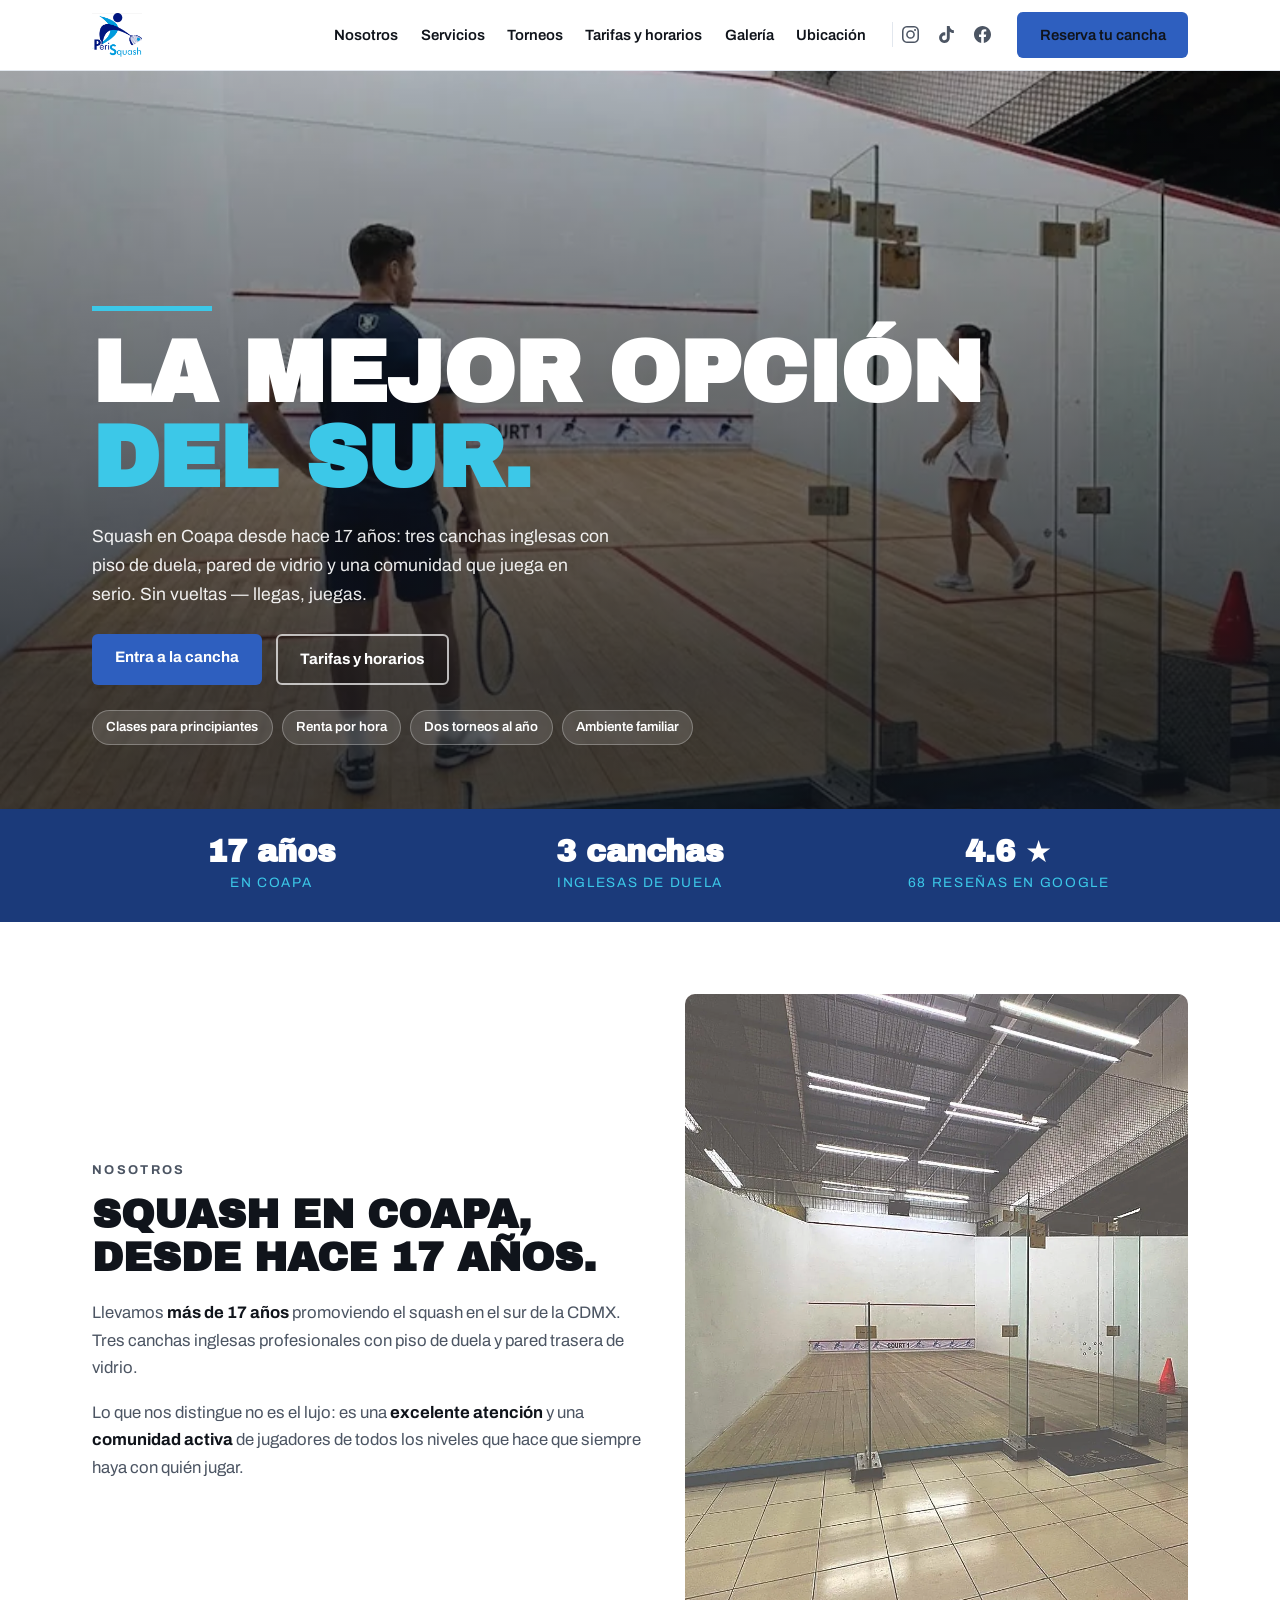
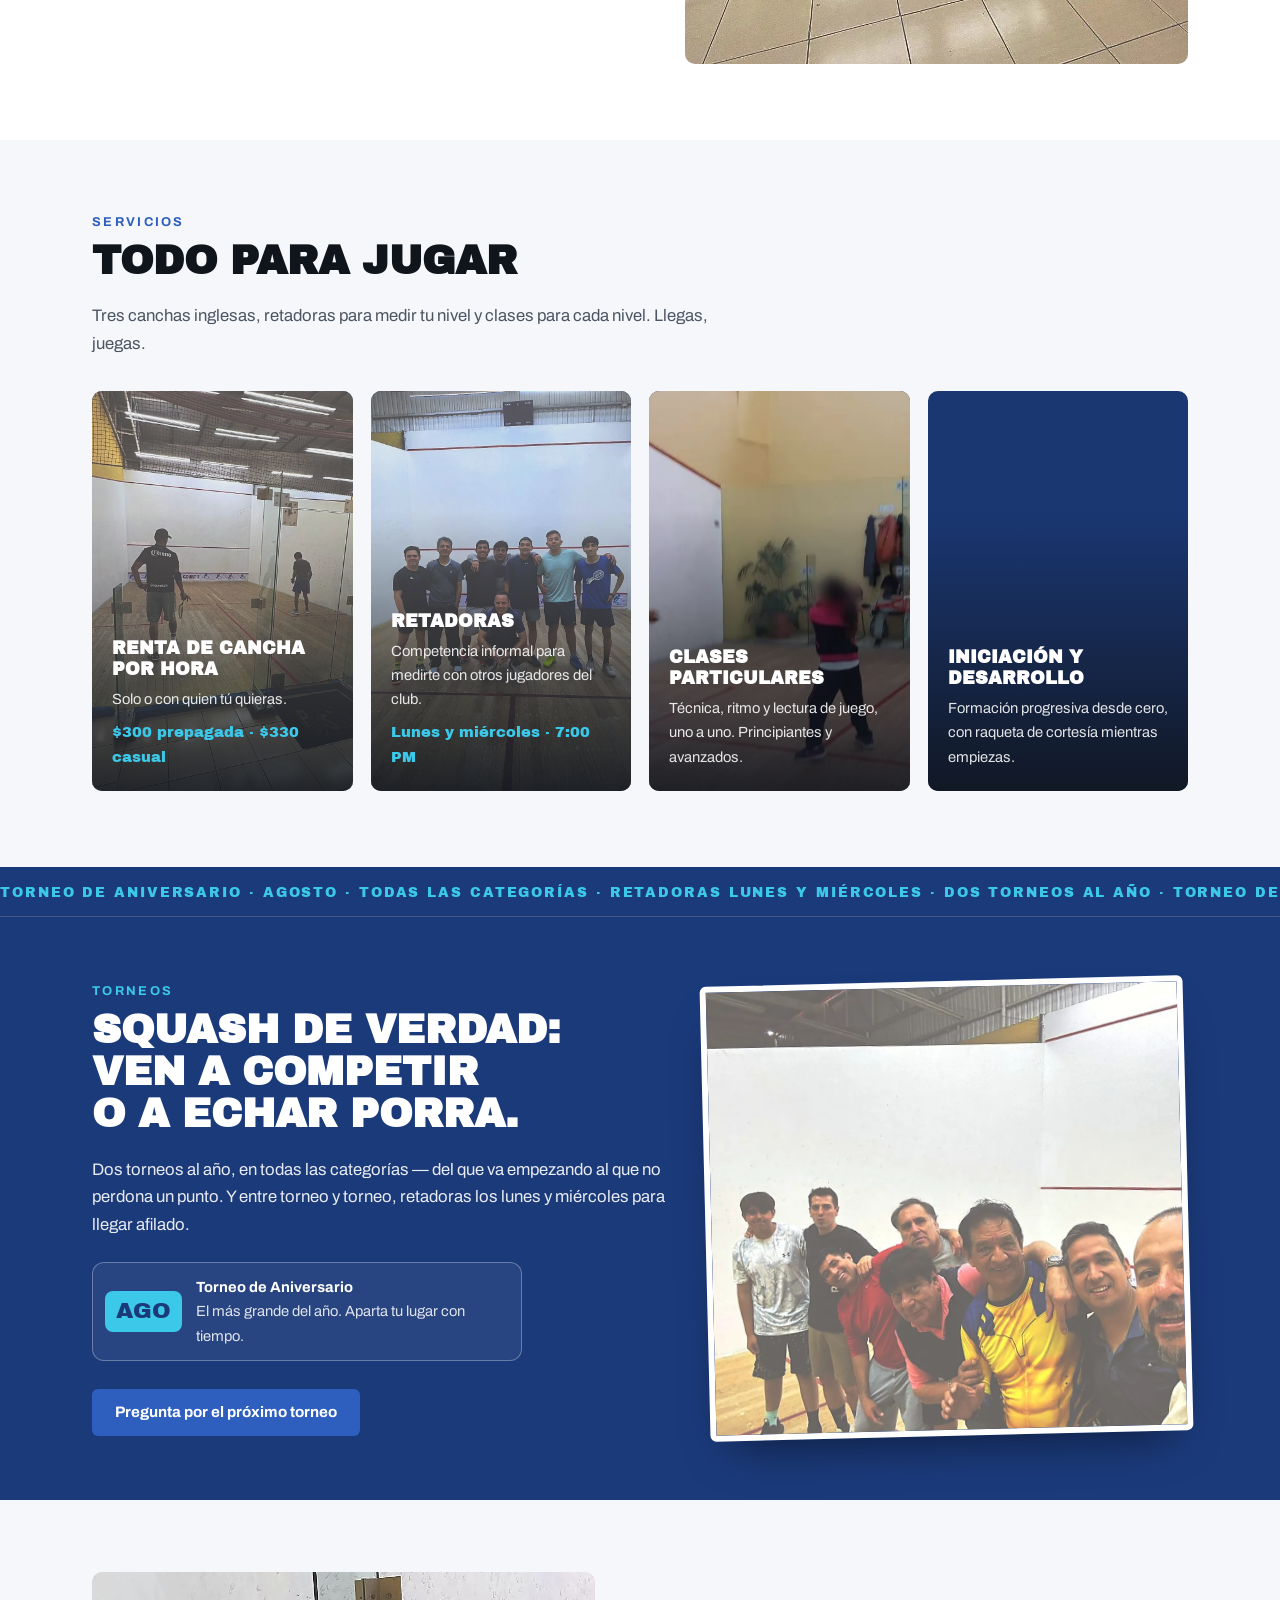
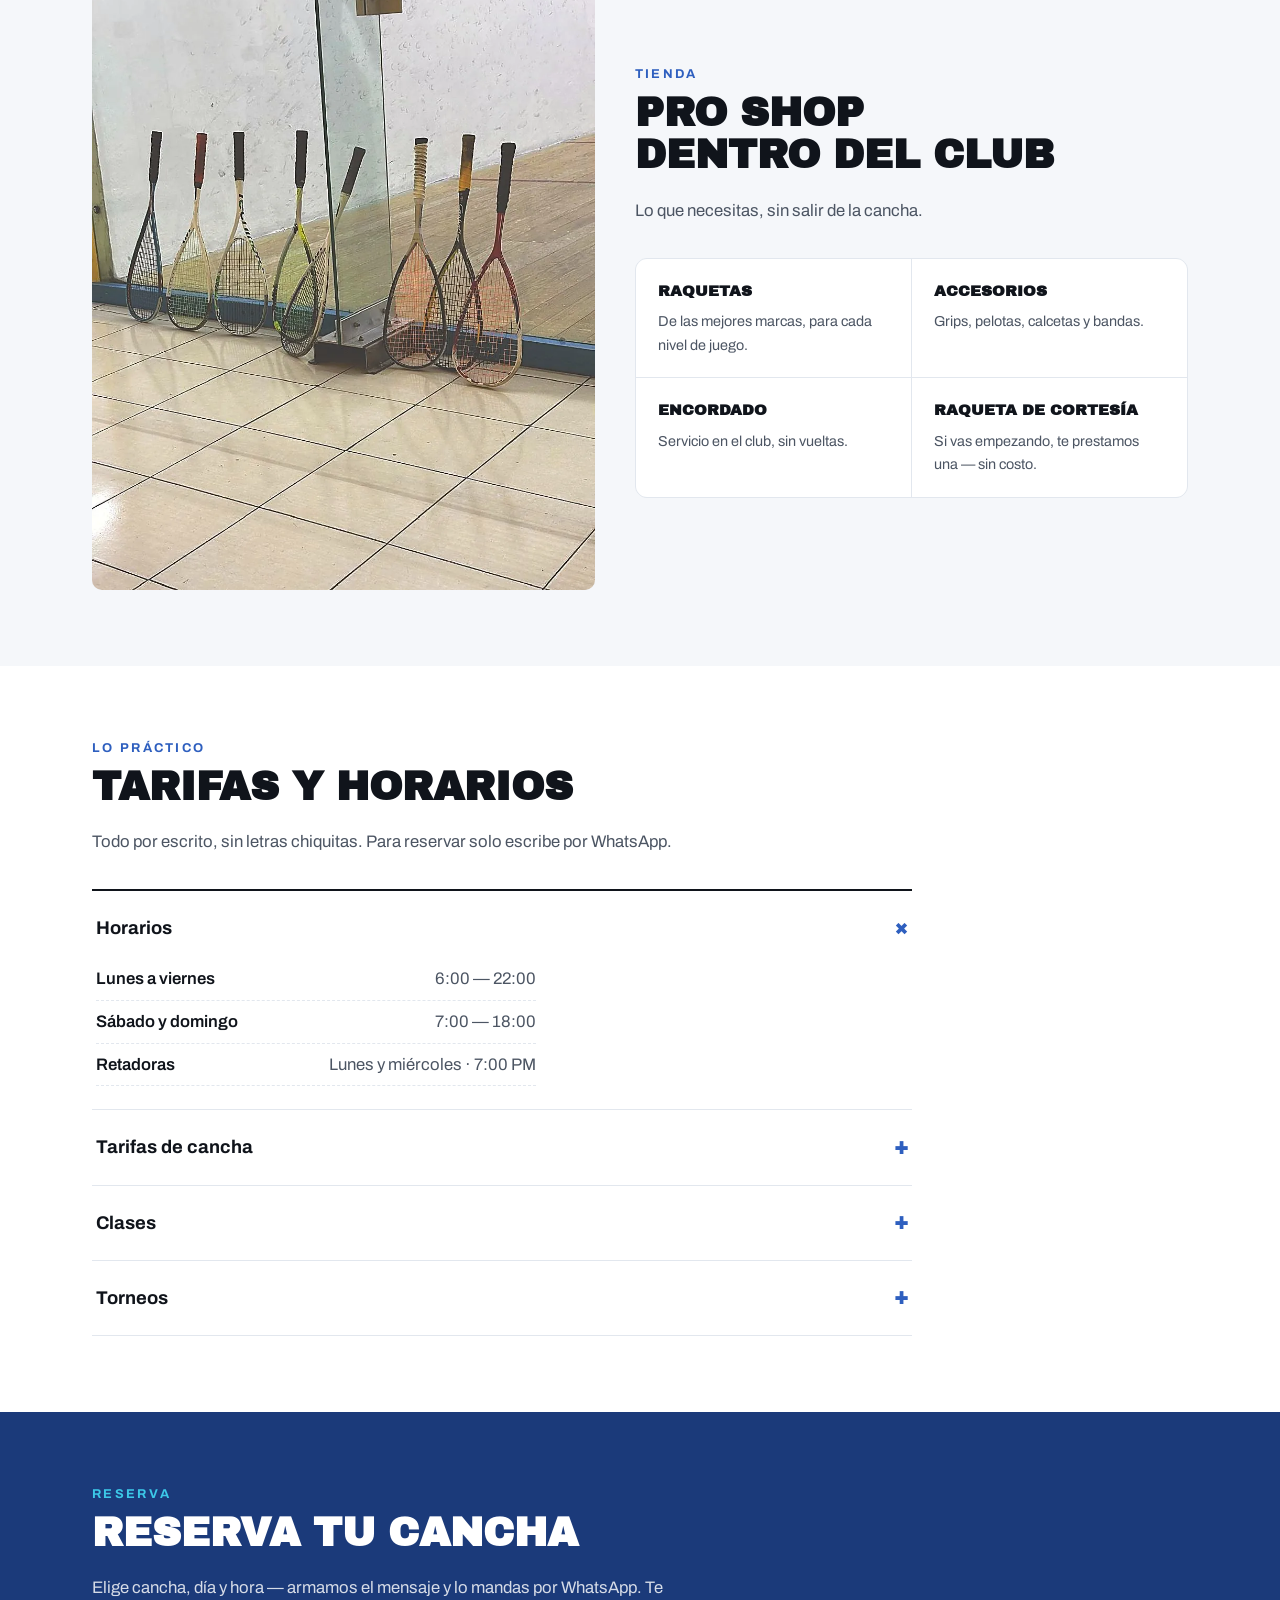
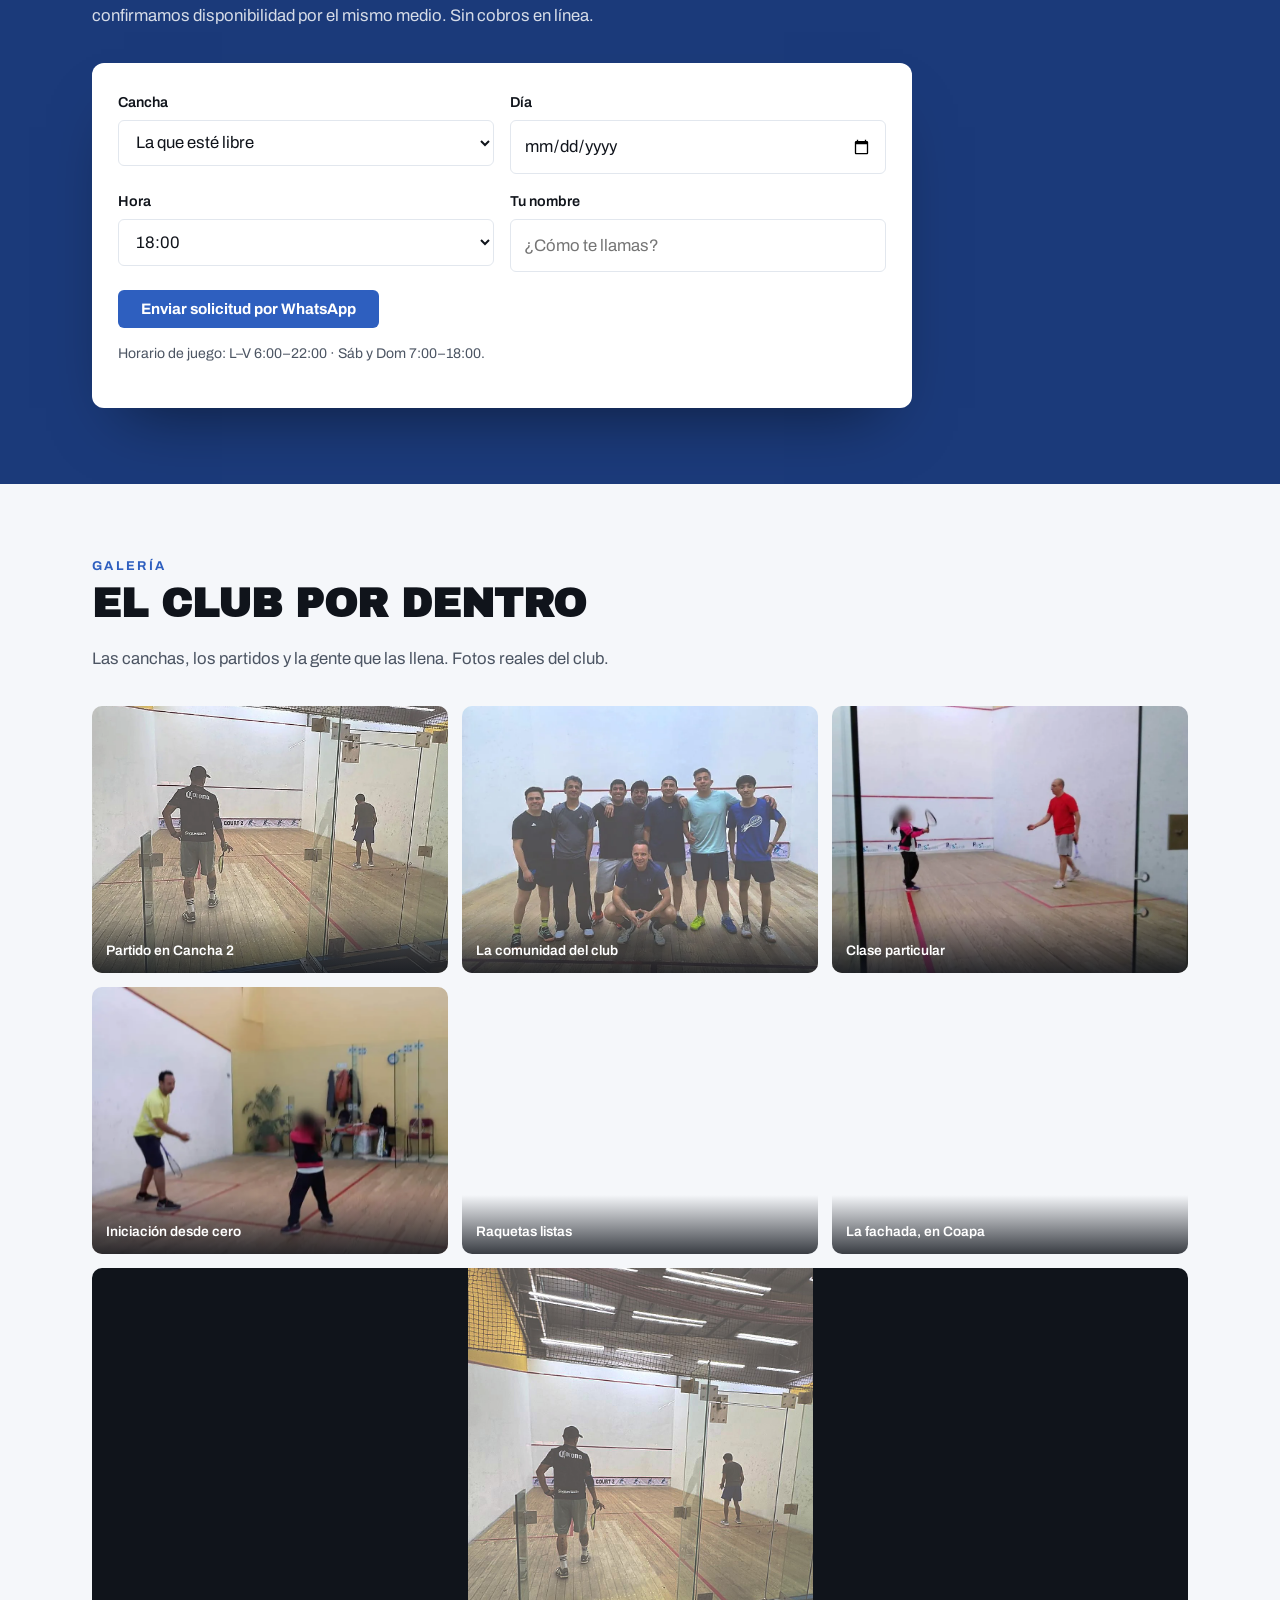
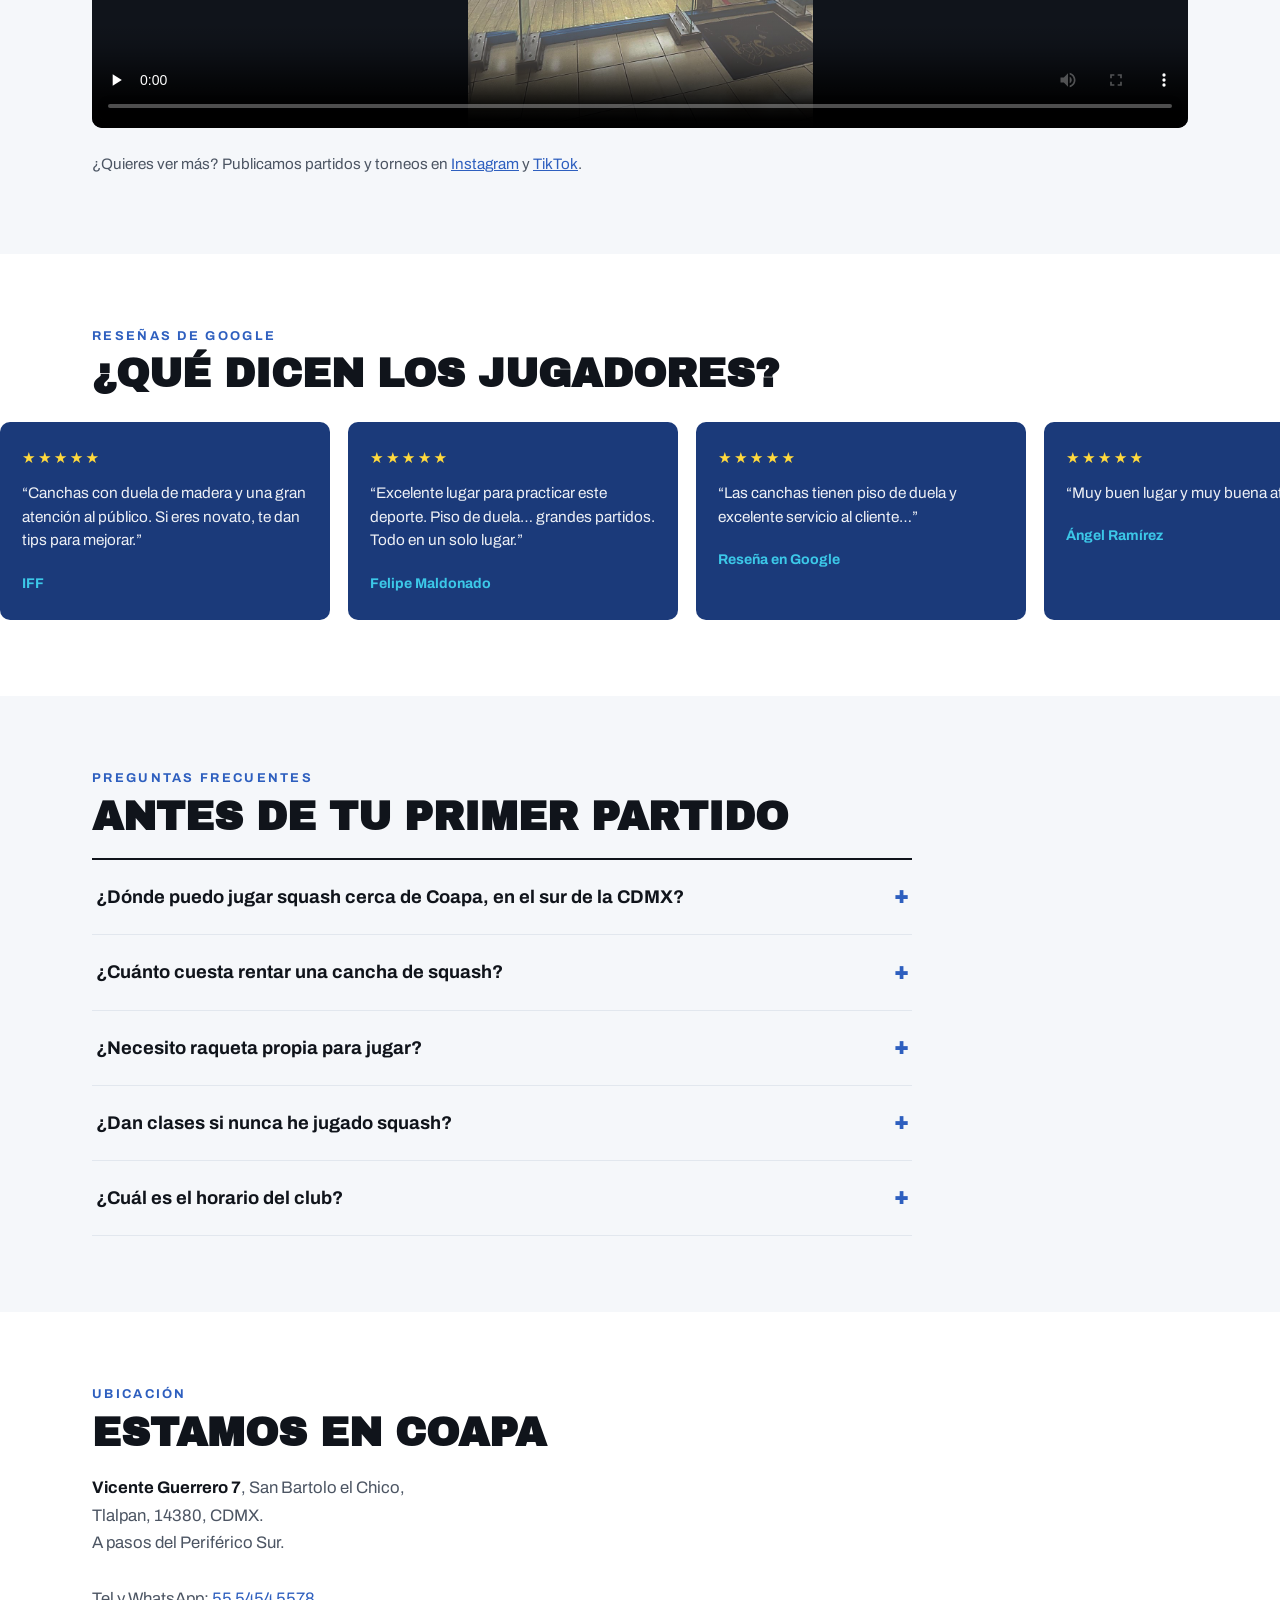
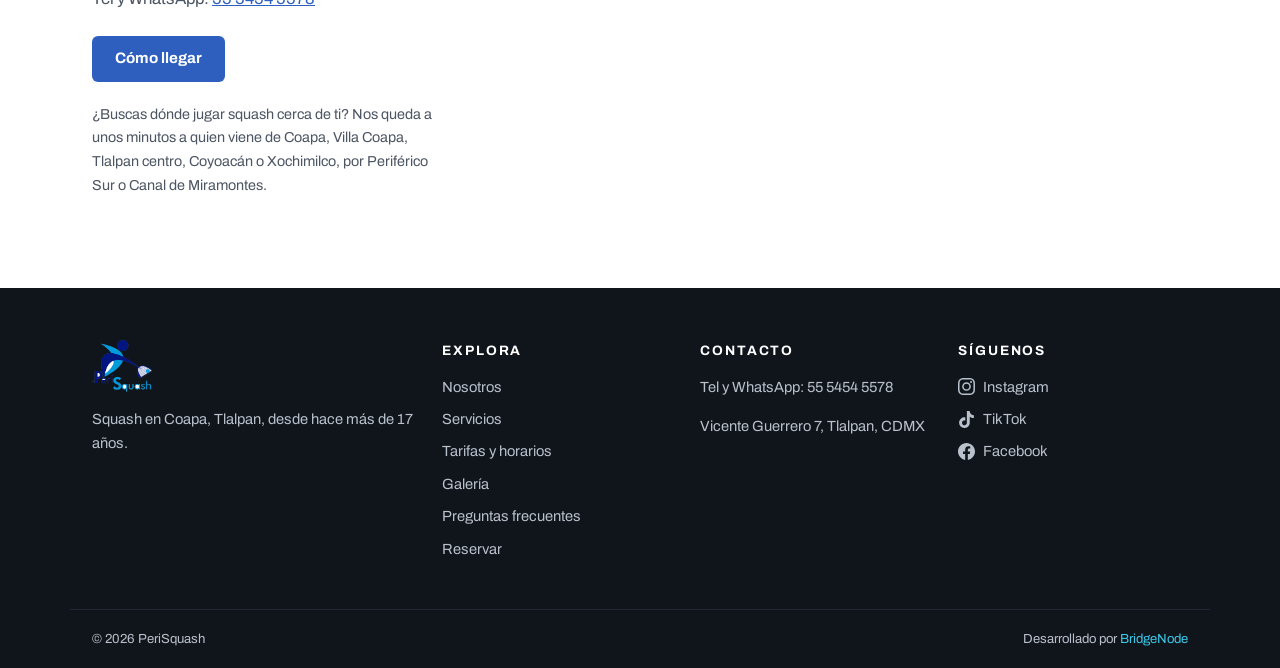
==== commit 247a4e58: "Remove rejected homepage copy" ====
--- a/index.html
+++ b/index.html
@@ -525,7 +525,6 @@
 <header class="hero">
   <div class="wrap hero__in">
     <div class="hero__rule" aria-hidden="true"></div>
-    <p class="hero__tag">No es lujo — es squash bien hecho.</p>
     <h1>La mejor opción<br><span class="sur">del sur.</span></h1>
     <p>Squash en Coapa desde hace 17 años: tres canchas inglesas con piso de duela,
        pared de vidrio y una comunidad que juega en serio. Sin vueltas — llegas, juegas.</p>
@@ -555,7 +554,7 @@
     <div class="wrap about">
       <div>
         <p class="kicker">Nosotros</p>
-        <h2>Squash de barrio,<br>nivel de club.</h2>
+        <h2>Squash en Coapa,<br>desde hace 17 años.</h2>
         <p>Llevamos <b>más de 17 años</b> promoviendo el squash en el sur de la CDMX.
            Tres canchas inglesas profesionales con piso de duela y pared trasera de vidrio.</p>
         <p>Lo que nos distingue no es el lujo: es una <b>excelente atención</b>
@@ -911,7 +910,7 @@
   <div class="wrap foot__grid">
     <div>
       <img class="foot__logo" src="assets/images/logo-perisquash-v2.png" alt="PeriSquash" width="753" height="658" loading="lazy" decoding="async">
-      <p>Squash en Coapa, Tlalpan, desde hace más de 17 años.<br>No es lujo — es squash bien hecho.</p>
+      <p>Squash en Coapa, Tlalpan, desde hace más de 17 años.</p>
     </div>
     <div>
       <h4>Explora</h4>
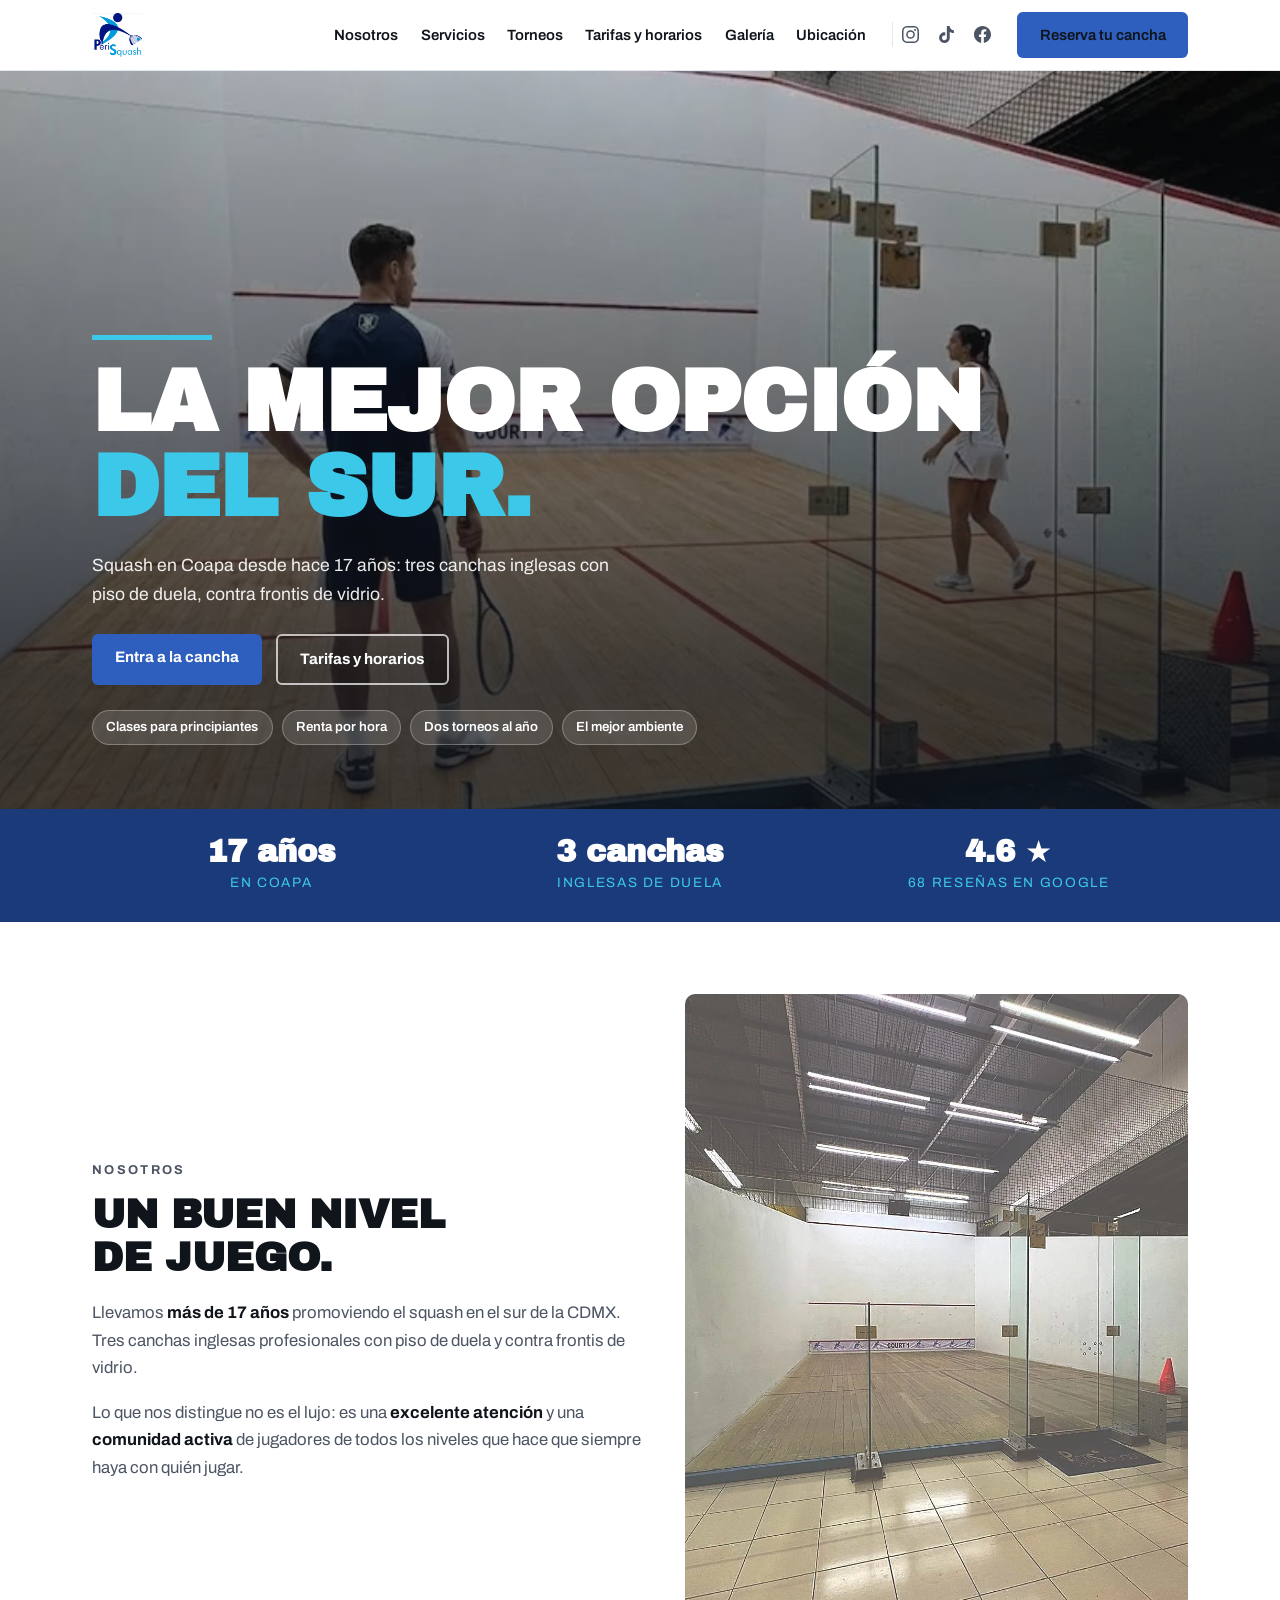
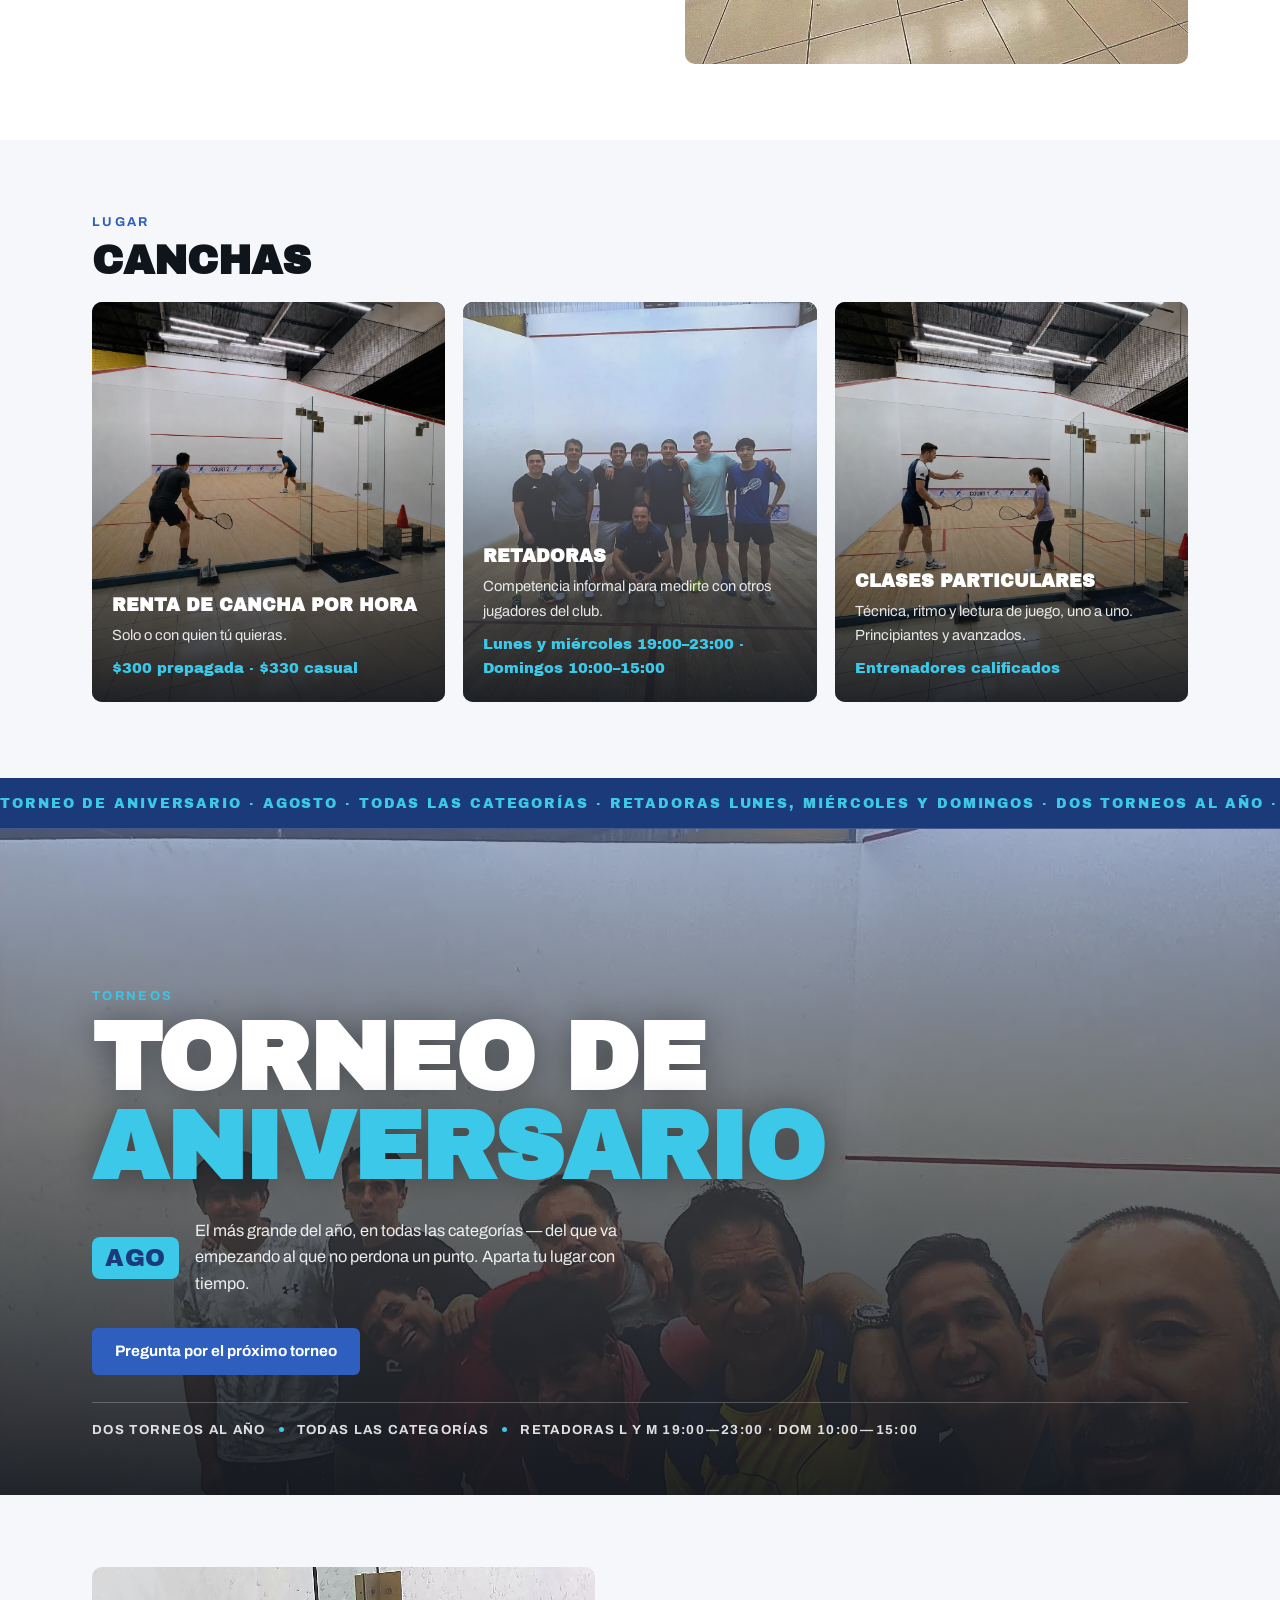
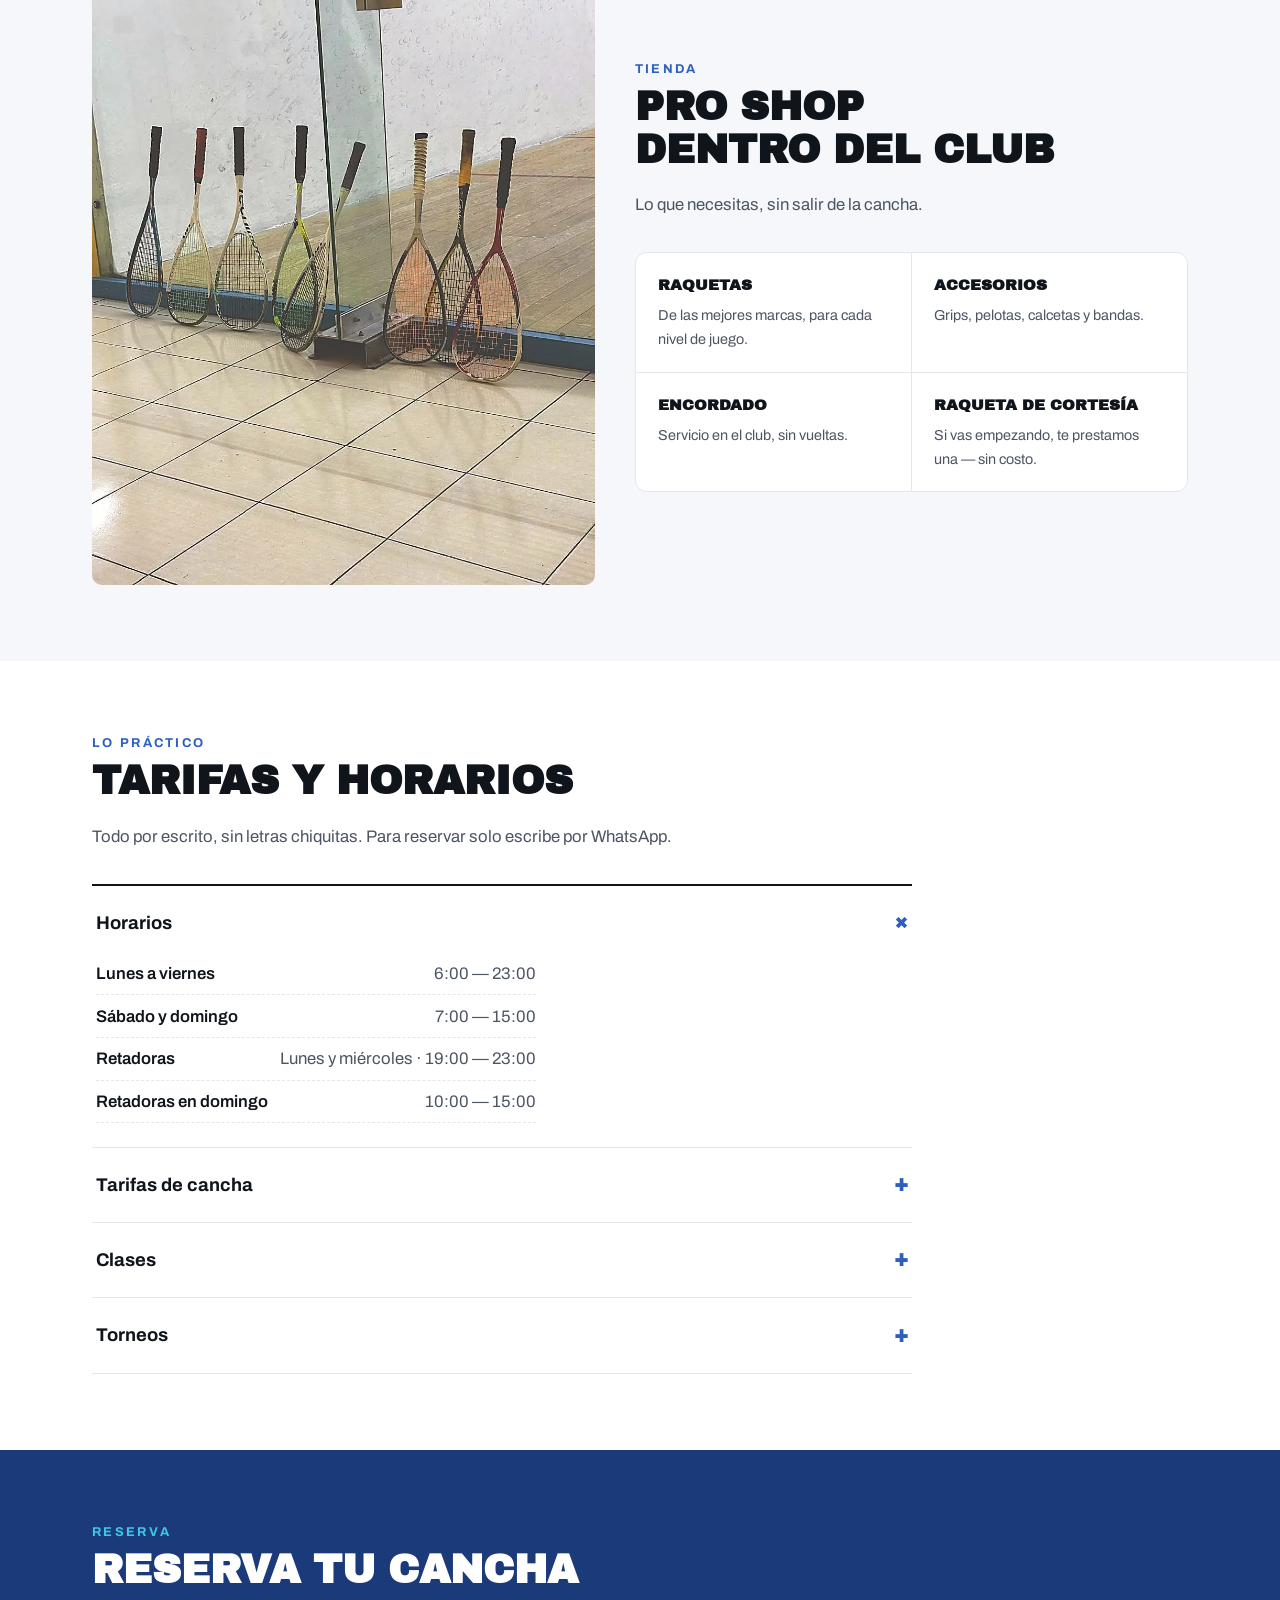
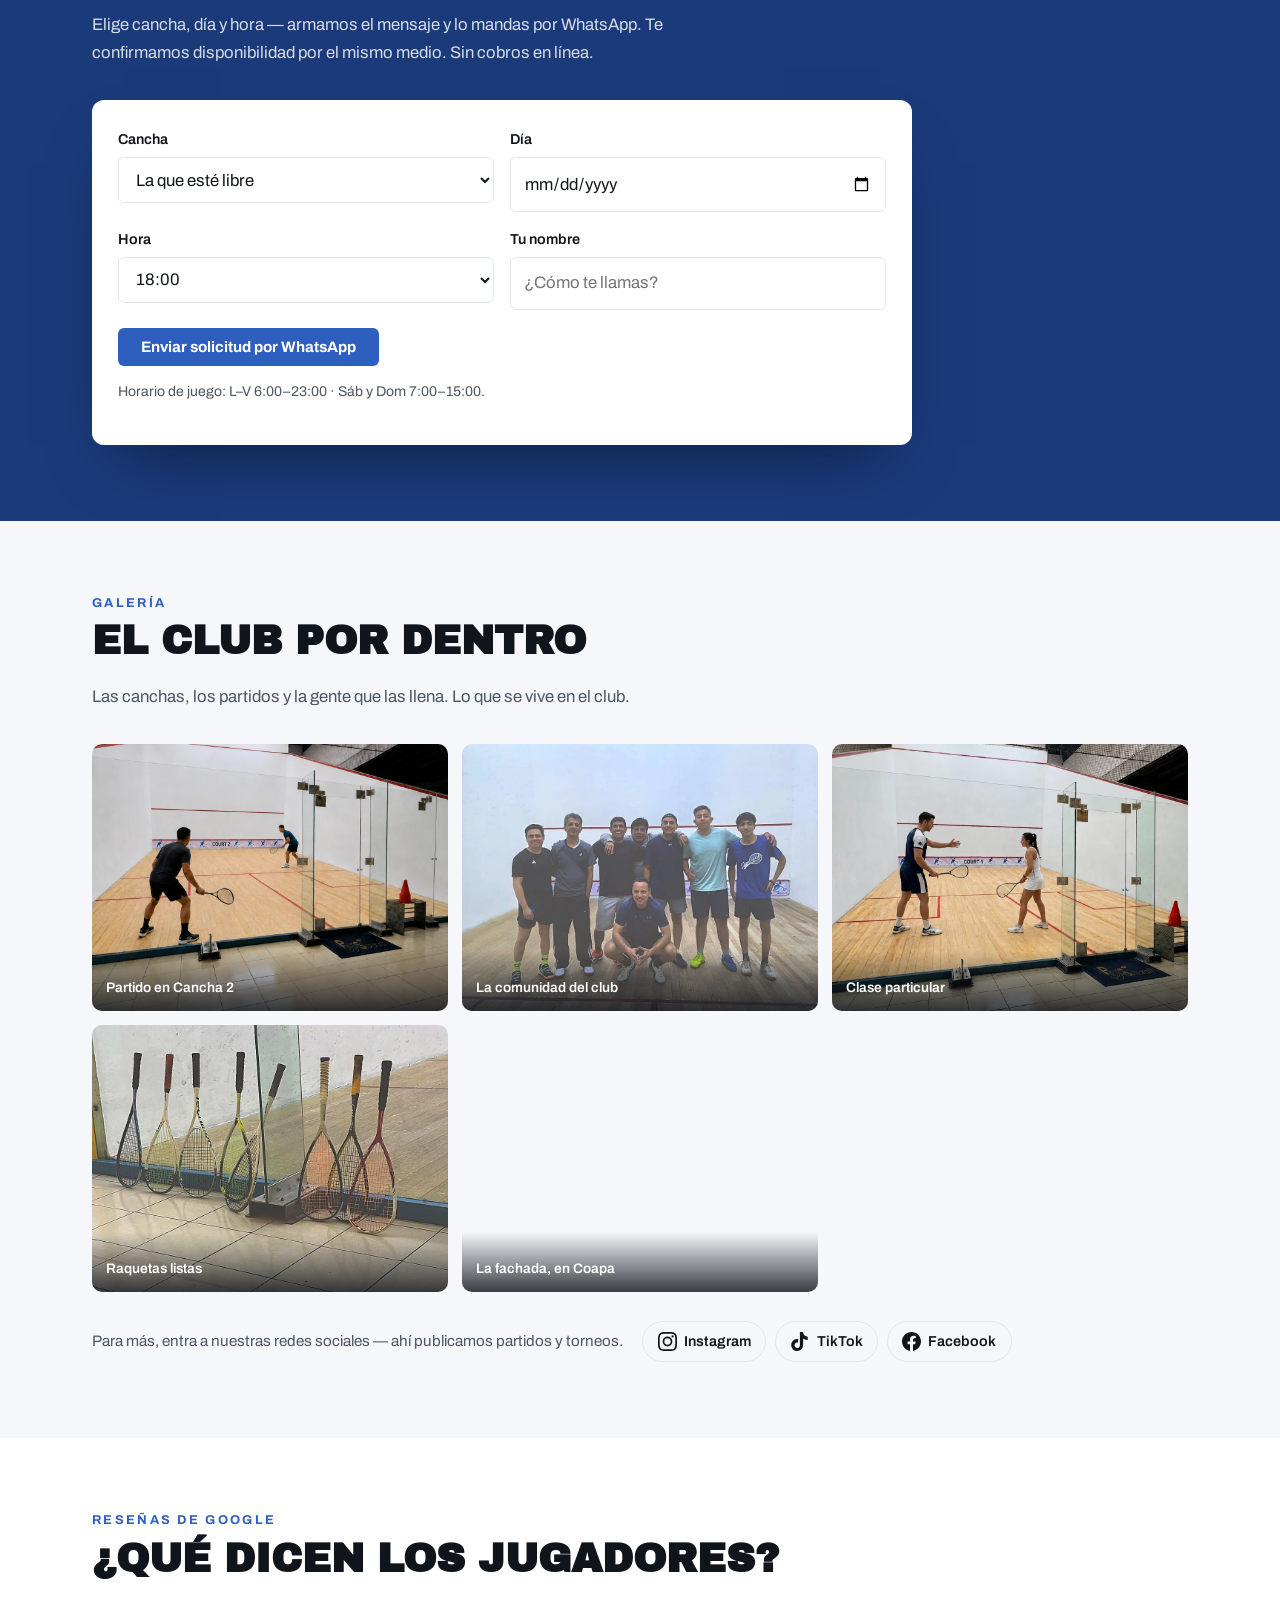
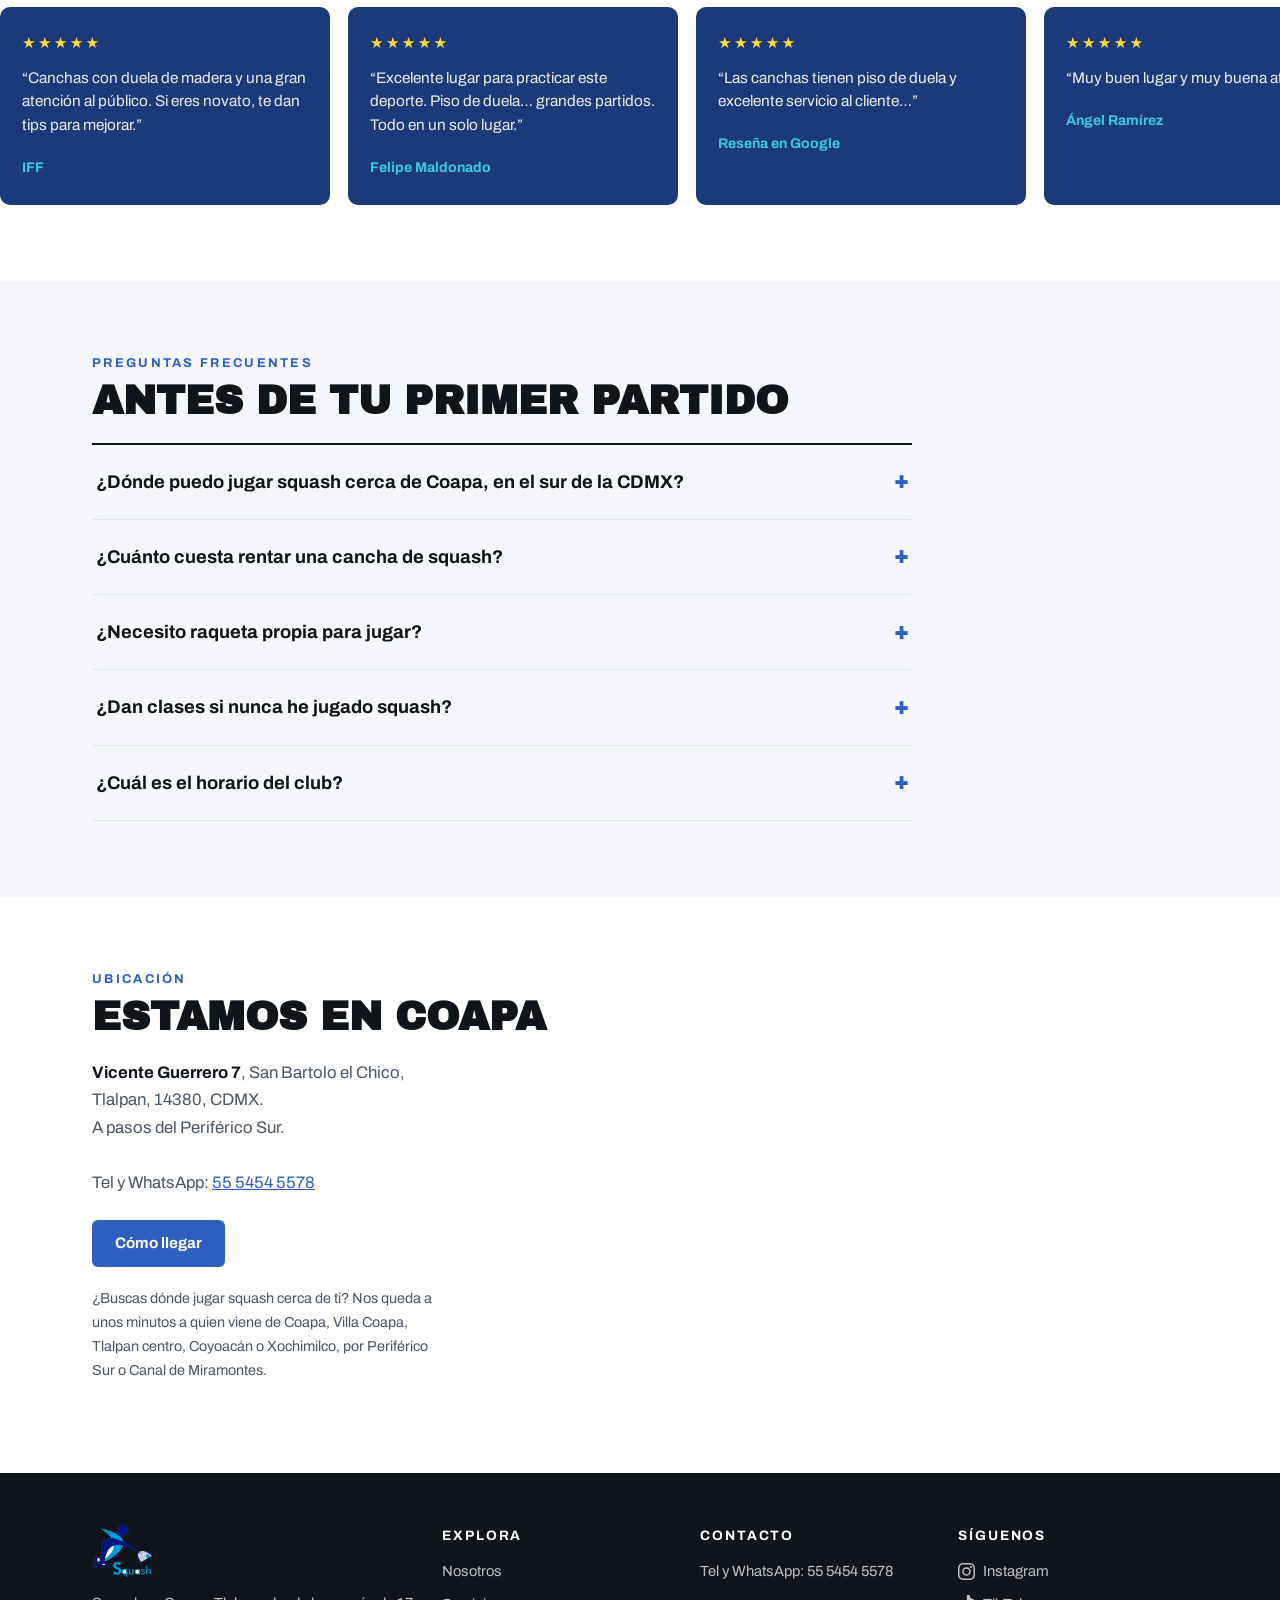
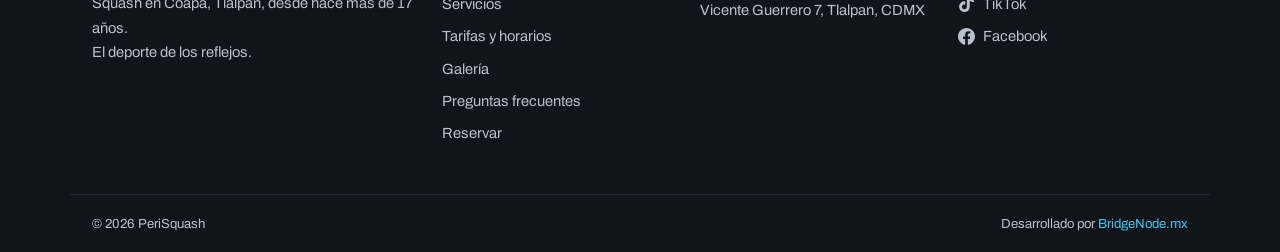
==== commit c2c4152c: "Align deployment metadata with final site" ====
--- a/index.html
+++ b/index.html
@@ -1,6 +1,13 @@
 <!DOCTYPE html>
 <html lang="es-MX">
 <head>
+<!-- Google Tag Manager -->
+<script>(function(w,d,s,l,i){w[l]=w[l]||[];w[l].push({'gtm.start':
+new Date().getTime(),event:'gtm.js'});var f=d.getElementsByTagName(s)[0],
+j=d.createElement(s),dl=l!='dataLayer'?'&l='+l:'';j.async=true;j.src=
+'https://www.googletagmanager.com/gtm.js?id='+i+dl;f.parentNode.insertBefore(j,f);
+})(window,document,'script','dataLayer','GTM-TMTL7CJJ');</script>
+<!-- End Google Tag Manager -->
 <meta charset="utf-8">
 <meta name="viewport" content="width=device-width, initial-scale=1">
 <title>PeriSquash — Canchas de squash en Coapa, Tlalpan · CDMX</title>
@@ -154,7 +161,7 @@
   .about__fig figcaption b{color:var(--ink)}
 
   /* Servicios: tarjetas con foto de fondo */
-  .servicios{display:grid;grid-template-columns:repeat(4,1fr);gap:18px}
+  .servicios{display:grid;grid-template-columns:repeat(3,1fr);gap:18px}
   .serv{position:relative;border-radius:10px;overflow:hidden;min-height:400px;
     display:flex;align-items:flex-end;color:#fff;background:var(--navy)}
   .serv img{position:absolute;inset:0;width:100%;height:100%;object-fit:cover;transition:transform .5s ease}
@@ -173,18 +180,28 @@
   .marquee__track span{font-family:var(--font-display);text-transform:uppercase;letter-spacing:.14em;
     font-size:.85rem;color:var(--cyan);padding-right:.5em}
   @keyframes mq{to{transform:translateX(-50%)}}
-  .torneos__in{display:grid;grid-template-columns:1.2fr 1fr;gap:34px;align-items:center;padding-block:64px}
   .torneos p{color:rgba(255,255,255,.9)}
-  .torneos__badge{display:flex;align-items:center;gap:14px;max-width:430px;border:1px solid rgba(255,255,255,.3);
-    border-radius:12px;padding:12px 18px 12px 12px;margin:1.4em 0 1.7em;background:rgba(255,255,255,.06)}
-  .torneos__badge .mes{font-family:var(--font-display);font-size:1.4rem;color:var(--navy);background:var(--cyan);
-    border-radius:8px;padding:.4em .5em;line-height:1;flex:none}
-  .torneos__badge b{color:#fff}
-  .torneos__badge span:last-child{font-size:.92rem;color:rgba(255,255,255,.85)}
-  .torneos img{border-radius:6px;width:100%;height:100%;object-fit:cover;min-height:280px;
-    border:6px solid #fff;box-shadow:0 24px 48px -24px rgba(0,0,0,.6);
-    transform:rotate(-1.4deg);transition:transform .35s}
-  .torneos__in:hover img{transform:rotate(0)}
+  /* Cartel: la foto ocupa toda la franja y el texto va encima. Es la única sección
+     que rompe la retícula de dos columnas — por eso resalta. */
+  .cartel{position:relative;overflow:hidden;background:var(--navy);
+    min-height:clamp(470px,74vh,680px);display:flex;align-items:flex-end}
+  .cartel__img{position:absolute;inset:0;width:100%;height:100%;object-fit:cover;object-position:center 38%}
+  .cartel__veil{position:absolute;inset:0;background:
+    linear-gradient(180deg,rgba(27,58,122,.42) 0%,rgba(16,20,27,.55) 42%,rgba(16,20,27,.93) 100%)}
+  .cartel__in{position:relative;width:100%;padding-block:70px 54px}
+  .cartel__title{font-family:var(--font-display);font-size:clamp(2.45rem,8.4vw,6rem);line-height:.93;
+    text-transform:uppercase;letter-spacing:-.015em;margin:0 0 .55rem;max-width:12ch;
+    text-shadow:0 2px 34px rgba(0,0,0,.4)}
+  .cartel__title .ani{color:var(--cyan)}
+  .cartel__meta{display:flex;align-items:center;gap:16px;max-width:56ch;margin:1.5em 0 1.8em}
+  .cartel__mes{font-family:var(--font-display);font-size:1.5rem;color:var(--navy);background:var(--cyan);
+    border-radius:8px;padding:.36em .55em;line-height:1;flex:none;letter-spacing:.02em}
+  .cartel__meta p{margin:0;font-size:1.02rem}
+  .cartel__foot{display:flex;flex-wrap:wrap;gap:.6em 1em;list-style:none;margin:2em 0 0;padding:1.25em 0 0;
+    border-top:1px solid rgba(255,255,255,.24);font-size:.82rem;font-weight:700;
+    text-transform:uppercase;letter-spacing:.1em;color:rgba(255,255,255,.85)}
+  .cartel__foot li{display:flex;align-items:center;gap:1em}
+  .cartel__foot li+li::before{content:"";width:5px;height:5px;border-radius:50%;background:var(--cyan);flex:none}
 
   /* Galería */
   .galeria{display:grid;grid-template-columns:repeat(3,1fr);gap:14px;margin-top:2rem}
@@ -194,9 +211,17 @@
   .galeria figcaption{position:absolute;left:0;right:0;bottom:0;padding:26px 14px 11px;color:#fff;
     font-size:.86rem;font-weight:600;
     background:linear-gradient(180deg,rgba(16,20,27,0) 0%,rgba(16,20,27,.82) 100%)}
-  .galeria__video{grid-column:1/-1;border-radius:10px;overflow:hidden;background:var(--ink);line-height:0}
-  .galeria__video video{width:100%;max-height:460px;display:block}
   .galeria__nota{margin:1.5rem 0 0;color:var(--ink-soft);font-size:.95rem}
+  .galeria__redes{margin:1.8rem 0 0;display:flex;flex-wrap:wrap;align-items:center;gap:.8rem 1.2rem}
+  .galeria__redes p{margin:0;color:var(--ink-soft);font-size:.95rem}
+  .galeria__socs{display:flex;flex-wrap:wrap;gap:.55rem}
+  .galeria__socs .soc{display:inline-flex;align-items:center;gap:.5em;padding:.55em 1em;
+    border:1px solid var(--line);border-radius:99px;color:var(--ink);text-decoration:none;
+    font-weight:600;font-size:.9rem;transition:color .18s,background .18s,border-color .18s}
+  .galeria__socs .soc svg{width:19px;height:19px}
+  .galeria__socs .soc--ig:hover{background:#E4405F;border-color:#E4405F;color:var(--white)}
+  .galeria__socs .soc--tt:hover{background:#111;border-color:#111;color:var(--white)}
+  .galeria__socs .soc--fb:hover{background:#1877F2;border-color:#1877F2;color:var(--white)}
 
   /* Tienda */
   .casa{display:grid;grid-template-columns:1fr 1.1fr;gap:40px;align-items:center}
@@ -278,8 +303,9 @@
 
   @media (max-width:900px){
     .servicios{grid-template-columns:1fr 1fr}
+    .servicios .serv:last-child{grid-column:1 / -1}
     .galeria{grid-template-columns:1fr 1fr}
-    .about,.casa,.torneos__in,.loc,.reserva__grid{grid-template-columns:1fr}
+    .about,.casa,.loc,.reserva__grid{grid-template-columns:1fr}
     .foot__grid{grid-template-columns:1fr 1fr}
     .nav__links{display:none;position:absolute;top:100%;left:0;right:0;background:var(--white);
       flex-direction:column;align-items:flex-start;padding:18px 22px;border-bottom:1px solid var(--line);gap:1.1rem}
@@ -293,13 +319,16 @@
     .servicios{grid-template-columns:1fr}
     .serv{min-height:320px}
     .galeria{grid-template-columns:1fr}
+    /* En móvil la foto pierde detalle: se oscurece más para que el titular respire */
+    .cartel{min-height:430px}
+    .cartel__veil{background:linear-gradient(180deg,rgba(16,20,27,.6) 0%,rgba(16,20,27,.95) 100%)}
+    .cartel__meta{align-items:flex-start}
   }
   @media (prefers-reduced-motion:reduce){
     html{scroll-behavior:auto}
     .rail{animation:none;width:auto;flex-wrap:wrap}
     .rev{width:100%;max-width:330px}
     .marquee__track{animation:none}
-    .torneos img{transform:none}
     .reveal{opacity:1;transform:none;transition:none}
     .serv,.serv::before{transition:none}
   }
@@ -307,7 +336,7 @@
 <script type="application/ld+json">
 {
   "@context": "https://schema.org",
-  "@type": ["SportsActivityLocation", "SportsClub", "SportsOrganization"],
+  "@type": ["SportsActivityLocation", "SportsClub", "SportsOrganization", "LocalBusiness"],
   "@id": "https://perisquash.com/#club",
   "name": "PeriSquash",
   "alternateName": ["Peri Squash", "PeriSquash Coapa"],
@@ -317,10 +346,10 @@
   "telephone": "+525554545578",
   "logo": "https://perisquash.com/assets/favicon/icon-512.png",
   "image": [
-    "https://perisquash.com/assets/images/hero-cancha.jpg",
-    "https://perisquash.com/assets/images/cancha-clase.jpg",
-    "https://perisquash.com/assets/images/accion-pro.jpg",
-    "https://perisquash.com/assets/images/og-image.jpg"
+    "https://perisquash.com/assets/images/cancha-2.jpg",
+    "https://perisquash.com/assets/images/fondo-inicio_cancha.jpg",
+    "https://perisquash.com/assets/images/fachada.jpg",
+    "https://perisquash.com/assets/images/og-image-v2.png"
   ],
   "priceRange": "$300–$330 MXN por hora",
   "currenciesAccepted": "MXN",
@@ -361,8 +390,8 @@
     { "@type": "LocationFeatureSpecification", "name": "Raqueta de cortesía para principiantes", "value": true }
   ],
   "openingHoursSpecification": [
-    { "@type": "OpeningHoursSpecification", "dayOfWeek": ["Monday","Tuesday","Wednesday","Thursday","Friday"], "opens": "06:00", "closes": "22:00" },
-    { "@type": "OpeningHoursSpecification", "dayOfWeek": ["Saturday","Sunday"], "opens": "07:00", "closes": "18:00" }
+    { "@type": "OpeningHoursSpecification", "dayOfWeek": ["Monday","Tuesday","Wednesday","Thursday","Friday"], "opens": "06:00", "closes": "23:00" },
+    { "@type": "OpeningHoursSpecification", "dayOfWeek": ["Saturday","Sunday"], "opens": "07:00", "closes": "15:00" }
   ],
   "hasOfferCatalog": {
     "@type": "OfferCatalog",
@@ -424,7 +453,7 @@
           "@type": "Service",
           "name": "Retadoras",
           "serviceType": "Juego libre de retadoras",
-          "description": "Retadoras abiertas a la comunidad del club, lunes y miércoles a las 7:00 PM."
+          "description": "Retadoras abiertas a la comunidad del club: lunes y miércoles de 19:00 a 23:00, y domingos de 10:00 a 15:00."
         }
       },
       {
@@ -488,13 +517,17 @@
     {
       "@type": "Question",
       "name": "¿Cuál es el horario del club?",
-      "acceptedAnswer": { "@type": "Answer", "text": "Lunes a viernes de 6:00 a 22:00 y sábado y domingo de 7:00 a 18:00. Las retadoras son lunes y miércoles a las 7:00 PM." }
+      "acceptedAnswer": { "@type": "Answer", "text": "Lunes a viernes de 6:00 a 23:00 y sábado y domingo de 7:00 a 15:00. Las retadoras son lunes y miércoles de 19:00 a 23:00, y domingos de 10:00 a 15:00." }
     }
   ]
 }
 </script>
 </head>
 <body>
+<!-- Google Tag Manager (noscript) -->
+<noscript><iframe src="https://www.googletagmanager.com/ns.html?id=GTM-TMTL7CJJ"
+height="0" width="0" style="display:none;visibility:hidden"></iframe></noscript>
+<!-- End Google Tag Manager (noscript) -->
 <a class="skip" href="#nosotros">Saltar al contenido</a>
 
 <nav class="nav" aria-label="Navegación principal">
@@ -527,7 +560,7 @@
     <div class="hero__rule" aria-hidden="true"></div>
     <h1>La mejor opción<br><span class="sur">del sur.</span></h1>
     <p>Squash en Coapa desde hace 17 años: tres canchas inglesas con piso de duela,
-       pared de vidrio y una comunidad que juega en serio. Sin vueltas — llegas, juegas.</p>
+       contra frontis de vidrio.</p>
     <div class="hero__ctas">
       <a class="btn" href="#reservar">Entra a la cancha</a>
       <a class="btn btn--ghost" href="#info">Tarifas y horarios</a>
@@ -536,7 +569,7 @@
       <li>Clases para principiantes</li>
       <li>Renta por hora</li>
       <li>Dos torneos al año</li>
-      <li>Ambiente familiar</li>
+      <li>El mejor ambiente</li>
     </ul>
   </div>
 </header>
@@ -554,9 +587,9 @@
     <div class="wrap about">
       <div>
         <p class="kicker">Nosotros</p>
-        <h2>Squash en Coapa,<br>desde hace 17 años.</h2>
+        <h2>Un buen nivel de juego.</h2>
         <p>Llevamos <b>más de 17 años</b> promoviendo el squash en el sur de la CDMX.
-           Tres canchas inglesas profesionales con piso de duela y pared trasera de vidrio.</p>
+           Tres canchas inglesas profesionales con piso de duela y contra frontis de vidrio.</p>
         <p>Lo que nos distingue no es el lujo: es una <b>excelente atención</b>
            y una <b>comunidad activa</b> de jugadores de todos los niveles que hace que
            siempre haya con quién jugar.</p>
@@ -572,15 +605,13 @@
 
   <section class="block block--alt" id="servicios">
     <div class="wrap">
-      <p class="kicker">Servicios</p>
-      <h2>Todo para jugar</h2>
-      <p class="lead">Tres canchas inglesas, retadoras para medir tu nivel
-         y clases para cada nivel. Llegas, juegas.</p>
+      <p class="kicker">Lugar</p>
+      <h2>Canchas</h2>
       <div class="servicios">
         <article class="serv">
           <picture>
-            <source srcset="assets/images/accion-pro.webp" type="image/webp">
-            <img src="assets/images/accion-pro.jpg" alt="Dos jugadores en un partido de squash en PeriSquash" width="960" height="1280" loading="lazy" decoding="async">
+            <source srcset="assets/images/cancha-2.webp" type="image/webp">
+            <img src="assets/images/cancha-2.jpg" alt="Partido de squash en la Cancha 2 de PeriSquash, con piso de duela y frontis de vidrio" width="1086" height="1448" loading="lazy" decoding="async">
           </picture>
           <div class="veil" aria-hidden="true"></div>
           <div class="txt"><h3>Renta de cancha por hora</h3>
@@ -595,25 +626,17 @@
           <div class="veil" aria-hidden="true"></div>
           <div class="txt"><h3>Retadoras</h3>
             <p>Competencia informal para medirte con otros jugadores del club.
-              <span class="price">Lunes y miércoles · 7:00 PM</span></p></div>
+              <span class="price">Lunes y miércoles 19:00–23:00 · Domingos 10:00–15:00</span></p></div>
         </article>
         <article class="serv">
           <picture>
-            <source srcset="assets/images/cancha-clase.webp" type="image/webp">
-            <img src="assets/images/cancha-clase.jpg" alt="Clase de squash junto a la pared de vidrio" width="1368" height="626" loading="lazy" decoding="async">
+            <source srcset="assets/images/clases-entrenadores.webp" type="image/webp">
+            <img src="assets/images/clases-entrenadores.jpg" alt="Entrenador dando una clase particular de squash en la Cancha 1 de PeriSquash" width="1086" height="1448" loading="lazy" decoding="async">
           </picture>
           <div class="veil" aria-hidden="true"></div>
           <div class="txt"><h3>Clases particulares</h3>
-            <p>Técnica, ritmo y lectura de juego, uno a uno. Principiantes y avanzados.</p></div>
-        </article>
-        <article class="serv">
-          <picture>
-            <source srcset="assets/images/raquetas-vidrio.webp" type="image/webp">
-            <img src="assets/images/raquetas-vidrio.jpg" alt="Raquetas de squash junto a la pared de vidrio" width="960" height="1180" loading="lazy" decoding="async">
-          </picture>
-          <div class="veil" aria-hidden="true"></div>
-          <div class="txt"><h3>Iniciación y desarrollo</h3>
-            <p>Formación progresiva desde cero, con raqueta de cortesía mientras empiezas.</p></div>
+            <p>Técnica, ritmo y lectura de juego, uno a uno. Principiantes y avanzados.
+              <span class="price">Entrenadores calificados</span></p></div>
         </article>
       </div>
     </div>
@@ -622,26 +645,31 @@
   <section class="torneos" id="torneos">
     <div class="marquee" aria-hidden="true">
       <div class="marquee__track">
-        <span>Torneo de aniversario · Agosto · Todas las categorías · Retadoras lunes y miércoles · Dos torneos al año · </span>
-        <span>Torneo de aniversario · Agosto · Todas las categorías · Retadoras lunes y miércoles · Dos torneos al año · </span>
+        <span>Torneo de aniversario · Agosto · Todas las categorías · Retadoras lunes, miércoles y domingos · Dos torneos al año · </span>
+        <span>Torneo de aniversario · Agosto · Todas las categorías · Retadoras lunes, miércoles y domingos · Dos torneos al año · </span>
       </div>
     </div>
-    <div class="wrap torneos__in">
-      <div>
-        <p class="kicker">Torneos</p>
-        <h2>Squash de verdad: ven a competir o a echar porra.</h2>
-        <p>Dos torneos al año, en todas las categorías — del que va empezando al que
-           no perdona un punto. Y entre torneo y torneo, retadoras los lunes y miércoles para llegar afilado.</p>
-        <div class="torneos__badge">
-          <span class="mes">AGO</span>
-          <span><b>Torneo de Aniversario</b><br>El más grande del año. Aparta tu lugar con tiempo.</span>
-        </div>
-        <a class="btn" href="https://wa.me/525554545578?text=Hola%2C%20quiero%20informes%20de%20los%20torneos%20de%20PeriSquash" target="_blank" rel="noopener">Pregunta por el próximo torneo</a>
-      </div>
+    <div class="cartel">
       <picture>
         <source srcset="assets/images/comunidad-selfie.webp" type="image/webp">
-        <img src="assets/images/comunidad-selfie.jpg" alt="Jugadores de PeriSquash celebrando después de un torneo" width="1280" height="960" loading="lazy" decoding="async">
+        <img class="cartel__img" src="assets/images/comunidad-selfie.jpg" alt="Jugadores de PeriSquash celebrando después de un torneo" width="1280" height="960" loading="lazy" decoding="async">
       </picture>
+      <div class="cartel__veil"></div>
+      <div class="wrap cartel__in">
+        <p class="kicker">Torneos</p>
+        <h2 class="cartel__title">Torneo de <span class="ani">Aniversario</span></h2>
+        <div class="cartel__meta">
+          <span class="cartel__mes">AGO</span>
+          <p>El más grande del año, en todas las categorías — del que va empezando
+             al que no perdona un punto. Aparta tu lugar con tiempo.</p>
+        </div>
+        <a class="btn" href="https://wa.me/525554545578?text=Hola%2C%20quiero%20informes%20de%20los%20torneos%20de%20PeriSquash" target="_blank" rel="noopener">Pregunta por el próximo torneo</a>
+        <ul class="cartel__foot">
+          <li>Dos torneos al año</li>
+          <li>Todas las categorías</li>
+          <li>Retadoras L y M 19:00—23:00 · Dom 10:00—15:00</li>
+        </ul>
+      </div>
     </div>
   </section>
 
@@ -676,9 +704,10 @@
           <button class="acc__btn" aria-expanded="true">Horarios <span class="plus" aria-hidden="true">+</span></button>
           <div class="acc__panel"><div class="acc__body">
             <dl>
-              <div><dt>Lunes a viernes</dt><dd>6:00 — 22:00</dd></div>
-              <div><dt>Sábado y domingo</dt><dd>7:00 — 18:00</dd></div>
-              <div><dt>Retadoras</dt><dd>Lunes y miércoles · 7:00 PM</dd></div>
+              <div><dt>Lunes a viernes</dt><dd>6:00 — 23:00</dd></div>
+              <div><dt>Sábado y domingo</dt><dd>7:00 — 15:00</dd></div>
+              <div><dt>Retadoras</dt><dd>Lunes y miércoles · 19:00 — 23:00</dd></div>
+              <div><dt>Retadoras en domingo</dt><dd>10:00 — 15:00</dd></div>
             </dl>
           </div></div>
         </div>
@@ -708,7 +737,7 @@
             <ul>
               <li>Dos torneos al año, en todas las categorías.</li>
               <li>El Torneo de Aniversario en agosto es el más grande del año.</li>
-              <li>Retadoras lunes y miércoles a las 7:00 PM.</li>
+              <li>Retadoras lunes y miércoles de 19:00 a 23:00, y domingos de 10:00 a 15:00.</li>
             </ul>
           </div></div>
         </div>
@@ -744,6 +773,7 @@
               <option>10:00</option><option>11:00</option><option>12:00</option><option>13:00</option>
               <option>14:00</option><option>15:00</option><option>16:00</option><option>17:00</option>
               <option selected>18:00</option><option>19:00</option><option>20:00</option><option>21:00</option>
+              <option>22:00</option>
             </select>
           </div>
           <div>
@@ -752,7 +782,7 @@
           </div>
         </div>
         <button class="btn" type="submit">Enviar solicitud por WhatsApp</button>
-        <p class="reserva__note">Horario de juego: L–V 6:00–22:00 · Sáb y Dom 7:00–18:00.</p>
+        <p class="reserva__note" id="reservaNota">Horario de juego: L–V 6:00–23:00 · Sáb y Dom 7:00–15:00.</p>
       </form>
     </div>
   </section>
@@ -761,13 +791,13 @@
     <div class="wrap">
       <p class="kicker">Galería</p>
       <h2>El club por dentro</h2>
-      <p class="lead">Las canchas, los partidos y la gente que las llena. Fotos reales del club.</p>
+      <p class="lead">Las canchas, los partidos y la gente que las llena. Lo que se vive en el club.</p>
       <!-- TODO: foto de las 3 canchas juntas cuando el cliente la comparta -->
       <div class="galeria">
         <figure>
           <picture>
-            <source srcset="assets/images/hero-cancha.webp" type="image/webp">
-            <img src="assets/images/hero-cancha.jpg" alt="Partido de squash en la Cancha 2 de PeriSquash" width="1200" height="1600" loading="lazy" decoding="async">
+            <source srcset="assets/images/cancha-2.webp" type="image/webp">
+            <img src="assets/images/cancha-2.jpg" alt="Partido de squash en la Cancha 2 de PeriSquash" width="1086" height="1448" loading="lazy" decoding="async">
           </picture>
           <figcaption>Partido en Cancha 2</figcaption>
         </figure>
@@ -780,17 +810,10 @@
         </figure>
         <figure>
           <picture>
-            <source srcset="assets/images/clase-particular.webp" type="image/webp">
-            <img src="assets/images/clase-particular.jpg" alt="Clase particular de squash en PeriSquash" width="1019" height="720" loading="lazy" decoding="async">
+            <source srcset="assets/images/clases-tecnica.webp" type="image/webp">
+            <img src="assets/images/clases-tecnica.jpg" alt="Entrenador corrigiendo la técnica de una jugadora en la Cancha 1" width="1086" height="1448" loading="lazy" decoding="async">
           </picture>
           <figcaption>Clase particular</figcaption>
-        </figure>
-        <figure>
-          <picture>
-            <source srcset="assets/images/cancha-clase.webp" type="image/webp">
-            <img src="assets/images/cancha-clase.jpg" alt="Clase de iniciación junto a la pared de vidrio" width="1368" height="626" loading="lazy" decoding="async">
-          </picture>
-          <figcaption>Iniciación desde cero</figcaption>
         </figure>
         <figure>
           <picture>
@@ -806,17 +829,15 @@
           </picture>
           <figcaption>La fachada, en Coapa</figcaption>
         </figure>
-        <div class="galeria__video">
-          <video controls preload="none" playsinline poster="assets/images/accion-pro.jpg"
-                 aria-label="Video de PeriSquash en acción">
-            <source src="assets/video/perisquash-action.mp4" type="video/mp4">
-            Tu navegador no puede reproducir el video.
-          </video>
-        </div>
       </div>
-      <p class="galeria__nota">¿Quieres ver más? Publicamos partidos y torneos en
-        <a href="https://www.instagram.com/perisquash_club/" target="_blank" rel="noopener">Instagram</a> y
-        <a href="https://www.tiktok.com/@perisquash" target="_blank" rel="noopener">TikTok</a>.</p>
+      <div class="galeria__redes">
+        <p>Para más, entra a nuestras redes sociales — ahí publicamos partidos y torneos.</p>
+        <div class="galeria__socs">
+          <a class="soc soc--ig" href="https://www.instagram.com/perisquash_club/" target="_blank" rel="noopener"><svg viewBox="0 0 24 24" aria-hidden="true"><path d="M12 2.16c3.2 0 3.58.01 4.85.07 1.17.05 1.8.25 2.23.41.56.22.96.48 1.38.9.42.42.68.82.9 1.38.16.42.36 1.06.41 2.23.06 1.27.07 1.65.07 4.85s-.01 3.58-.07 4.85c-.05 1.17-.25 1.8-.41 2.23-.22.56-.48.96-.9 1.38-.42.42-.82.68-1.38.9-.42.16-1.06.36-2.23.41-1.27.06-1.65.07-4.85.07s-3.58-.01-4.85-.07c-1.17-.05-1.8-.25-2.23-.41a3.72 3.72 0 0 1-1.38-.9 3.72 3.72 0 0 1-.9-1.38c-.16-.42-.36-1.06-.41-2.23-.06-1.27-.07-1.65-.07-4.85s.01-3.58.07-4.85c.05-1.17.25-1.8.41-2.23.22-.56.48-.96.9-1.38.42-.42.82-.68 1.38-.9.42-.16 1.06-.36 2.23-.41 1.27-.06 1.65-.07 4.85-.07M12 0C8.74 0 8.33.01 7.05.07 5.78.13 4.9.33 4.14.63c-.79.3-1.46.72-2.13 1.38A5.9 5.9 0 0 0 .63 4.14C.33 4.9.13 5.78.07 7.05.01 8.33 0 8.74 0 12s.01 3.67.07 4.95c.06 1.27.26 2.15.56 2.91.3.79.72 1.46 1.38 2.13a5.9 5.9 0 0 0 2.13 1.38c.76.3 1.64.5 2.91.56 1.28.06 1.69.07 4.95.07s3.67-.01 4.95-.07c1.27-.06 2.15-.26 2.91-.56a5.9 5.9 0 0 0 2.13-1.38 5.9 5.9 0 0 0 1.38-2.13c.3-.76.5-1.64.56-2.91.06-1.28.07-1.69.07-4.95s-.01-3.67-.07-4.95c-.06-1.27-.26-2.15-.56-2.91a5.9 5.9 0 0 0-1.38-2.13A5.9 5.9 0 0 0 19.86.63c-.76-.3-1.64-.5-2.91-.56C15.67.01 15.26 0 12 0Zm0 5.84A6.16 6.16 0 1 0 18.16 12 6.16 6.16 0 0 0 12 5.84ZM12 16a4 4 0 1 1 4-4 4 4 0 0 1-4 4Zm7.85-10.4a1.44 1.44 0 1 1-1.44-1.44 1.44 1.44 0 0 1 1.44 1.44Z"/></svg>Instagram</a>
+          <a class="soc soc--tt" href="https://www.tiktok.com/@perisquash" target="_blank" rel="noopener"><svg viewBox="0 0 24 24" aria-hidden="true"><path d="M12.53.02C13.84 0 15.14.01 16.44 0c.08 1.53.63 3.09 1.75 4.17 1.12 1.11 2.7 1.62 4.24 1.79v4.03c-1.44-.05-2.89-.35-4.2-.97-.57-.26-1.1-.59-1.62-.93-.01 2.92.01 5.84-.02 8.75-.08 1.4-.54 2.79-1.35 3.94-1.31 1.92-3.58 3.17-5.91 3.21-1.43.08-2.86-.31-4.08-1.03-2.02-1.19-3.44-3.37-3.65-5.71-.02-.5-.03-1-.01-1.49.18-1.9 1.12-3.72 2.58-4.96 1.66-1.44 3.98-2.13 6.15-1.72.02 1.48-.04 2.96-.04 4.44-.99-.32-2.15-.23-3.02.37-.63.41-1.11 1.04-1.36 1.75-.21.51-.15 1.07-.14 1.61.24 1.64 1.82 3.02 3.5 2.87 1.12-.01 2.19-.66 2.77-1.61.19-.33.4-.67.41-1.06.1-1.79.06-3.57.07-5.36.01-4.03-.01-8.05.02-12.07Z"/></svg>TikTok</a>
+          <a class="soc soc--fb" href="https://www.facebook.com/profile.php?id=100063724986177" target="_blank" rel="noopener"><svg viewBox="0 0 24 24" aria-hidden="true"><path d="M24 12.07C24 5.45 18.63.07 12 .07S0 5.45 0 12.07c0 5.99 4.39 10.95 10.13 11.85v-8.38H7.08v-3.47h3.05V9.43c0-3.01 1.79-4.67 4.53-4.67 1.31 0 2.69.23 2.69.23v2.95h-1.51c-1.49 0-1.96.93-1.96 1.87v2.25h3.33l-.53 3.47h-2.8v8.38C19.61 23.03 24 18.06 24 12.07Z"/></svg>Facebook</a>
+        </div>
+      </div>
     </div>
   </section>
 
@@ -878,8 +899,9 @@
         <div class="acc__item">
           <button class="acc__btn" aria-expanded="false">¿Cuál es el horario del club? <span class="plus" aria-hidden="true">+</span></button>
           <div class="acc__panel"><div class="acc__body">
-            <p>Lunes a viernes de <b>6:00 a 22:00</b> y sábado y domingo de <b>7:00 a 18:00</b>.
-               Las retadoras son lunes y miércoles a las 7:00 PM, para jugar contra otros miembros del club.</p>
+            <p>Lunes a viernes de <b>6:00 a 23:00</b> y sábado y domingo de <b>7:00 a 15:00</b>.
+               Las retadoras son lunes y miércoles de <b>19:00 a 23:00</b> y domingos de <b>10:00 a 15:00</b>,
+               para jugar contra otros miembros del club.</p>
           </div></div>
         </div>
       </div>
@@ -910,7 +932,7 @@
   <div class="wrap foot__grid">
     <div>
       <img class="foot__logo" src="assets/images/logo-perisquash-v2.png" alt="PeriSquash" width="753" height="658" loading="lazy" decoding="async">
-      <p>Squash en Coapa, Tlalpan, desde hace más de 17 años.</p>
+      <p>Squash en Coapa, Tlalpan, desde hace más de 17 años.<br>El deporte de los reflejos.</p>
     </div>
     <div>
       <h4>Explora</h4>
@@ -935,7 +957,7 @@
   </div>
   <div class="wrap foot__base">
     <span>© 2026 PeriSquash</span>
-    <span>Desarrollado por <a href="https://bridgenode.mx" target="_blank" rel="noopener">BridgeNode</a></span>
+    <span>Desarrollado por <a href="https://bridgenode.mx" target="_blank" rel="noopener">BridgeNode.mx</a></span>
   </div>
 </footer>
 
@@ -963,6 +985,36 @@
       panel.style.maxHeight=open?panel.scrollHeight+'px':'0';
     });
   });
+  // Reserva: solo fechas de hoy en adelante y solo horas dentro del horario de ese dia.
+  // Entre semana 6:00-22:00 (cierra 23:00); sabado y domingo 7:00-14:00 (cierra 15:00).
+  (function(){
+    var elDia=document.getElementById('rDia'), elHora=document.getElementById('rHora');
+    function aISO(d){
+      return d.getFullYear()+'-'+('0'+(d.getMonth()+1)).slice(-2)+'-'+('0'+d.getDate()).slice(-2);
+    }
+    elDia.min=aISO(new Date());
+    function rango(valor){
+      if(!valor) return {desde:6,hasta:22};
+      var p=valor.split('-');
+      var d=new Date(+p[0],+p[1]-1,+p[2]).getDay(); // 0 domingo, 6 sabado
+      return (d===0||d===6) ? {desde:7,hasta:14} : {desde:6,hasta:22};
+    }
+    function pintarHoras(){
+      var r=rango(elDia.value), previa=elHora.value, disponibles=[];
+      elHora.innerHTML='';
+      for(var h=r.desde;h<=r.hasta;h++){
+        var o=document.createElement('option');
+        o.value=o.textContent=h+':00';
+        elHora.appendChild(o);
+        disponibles.push(o.value);
+      }
+      elHora.value = disponibles.indexOf(previa)>-1 ? previa
+        : (disponibles.indexOf('18:00')>-1 ? '18:00' : disponibles[0]);
+    }
+    elDia.addEventListener('change',pintarHoras);
+    pintarHoras();
+  })();
+
   document.getElementById('formReserva').addEventListener('submit',function(e){
     e.preventDefault();
     var cancha=document.getElementById('rCancha').value;
@@ -970,6 +1022,8 @@
     var hora=document.getElementById('rHora').value;
     var nombre=document.getElementById('rNombre').value.trim();
     if(!dia||!nombre){return}
+    var elDia=document.getElementById('rDia');
+    if(elDia.min && dia<elDia.min){ elDia.focus(); return }
     var partes=dia.split('-');
     var fecha=partes[2]+'/'+partes[1]+'/'+partes[0];
     var msg='Hola, soy '+nombre+'. Quiero reservar '+cancha.toLowerCase()+
@@ -990,10 +1044,12 @@
   })();
 </script>
 
-<!-- Google Analytics 4 (carga diferida para no afectar el LCP). Reemplaza G-XXXXXXXXXX por el ID real. -->
+<!-- Google Analytics 4 (carga diferida para no afectar el LCP).
+     Propiedad PeriSquash en la cuenta de BridgeNode. Si algún día se publica una etiqueta
+     de GA4 dentro de GTM-TMTL7CJJ, hay que borrar este bloque o se cuenta doble cada visita. -->
 <script>
   window.addEventListener('load', function () {
-    var GA_ID = 'G-XXXXXXXXXX';
+    var GA_ID = 'G-35GGEQYQQ1';
     if (GA_ID.indexOf('XXXX') !== -1) return; // no carga hasta poner el ID real
     var s = document.createElement('script');
     s.async = true;
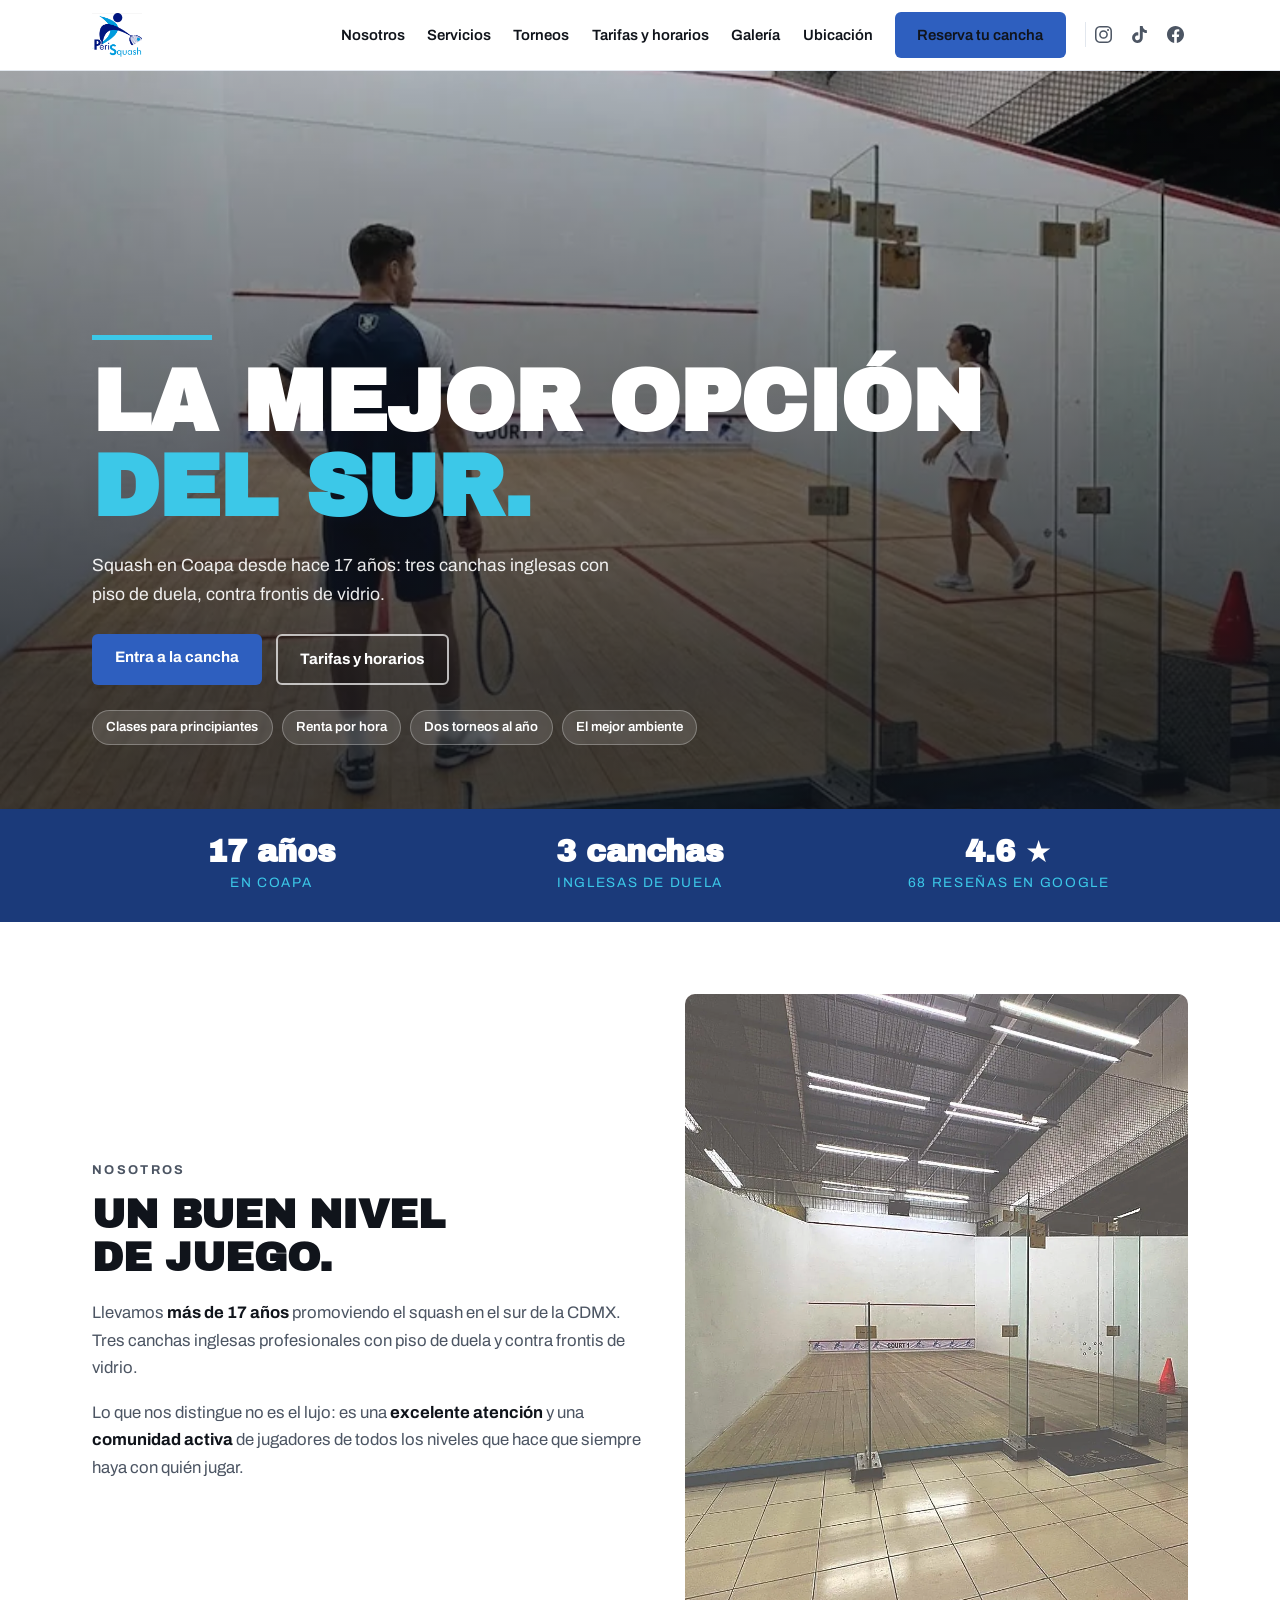
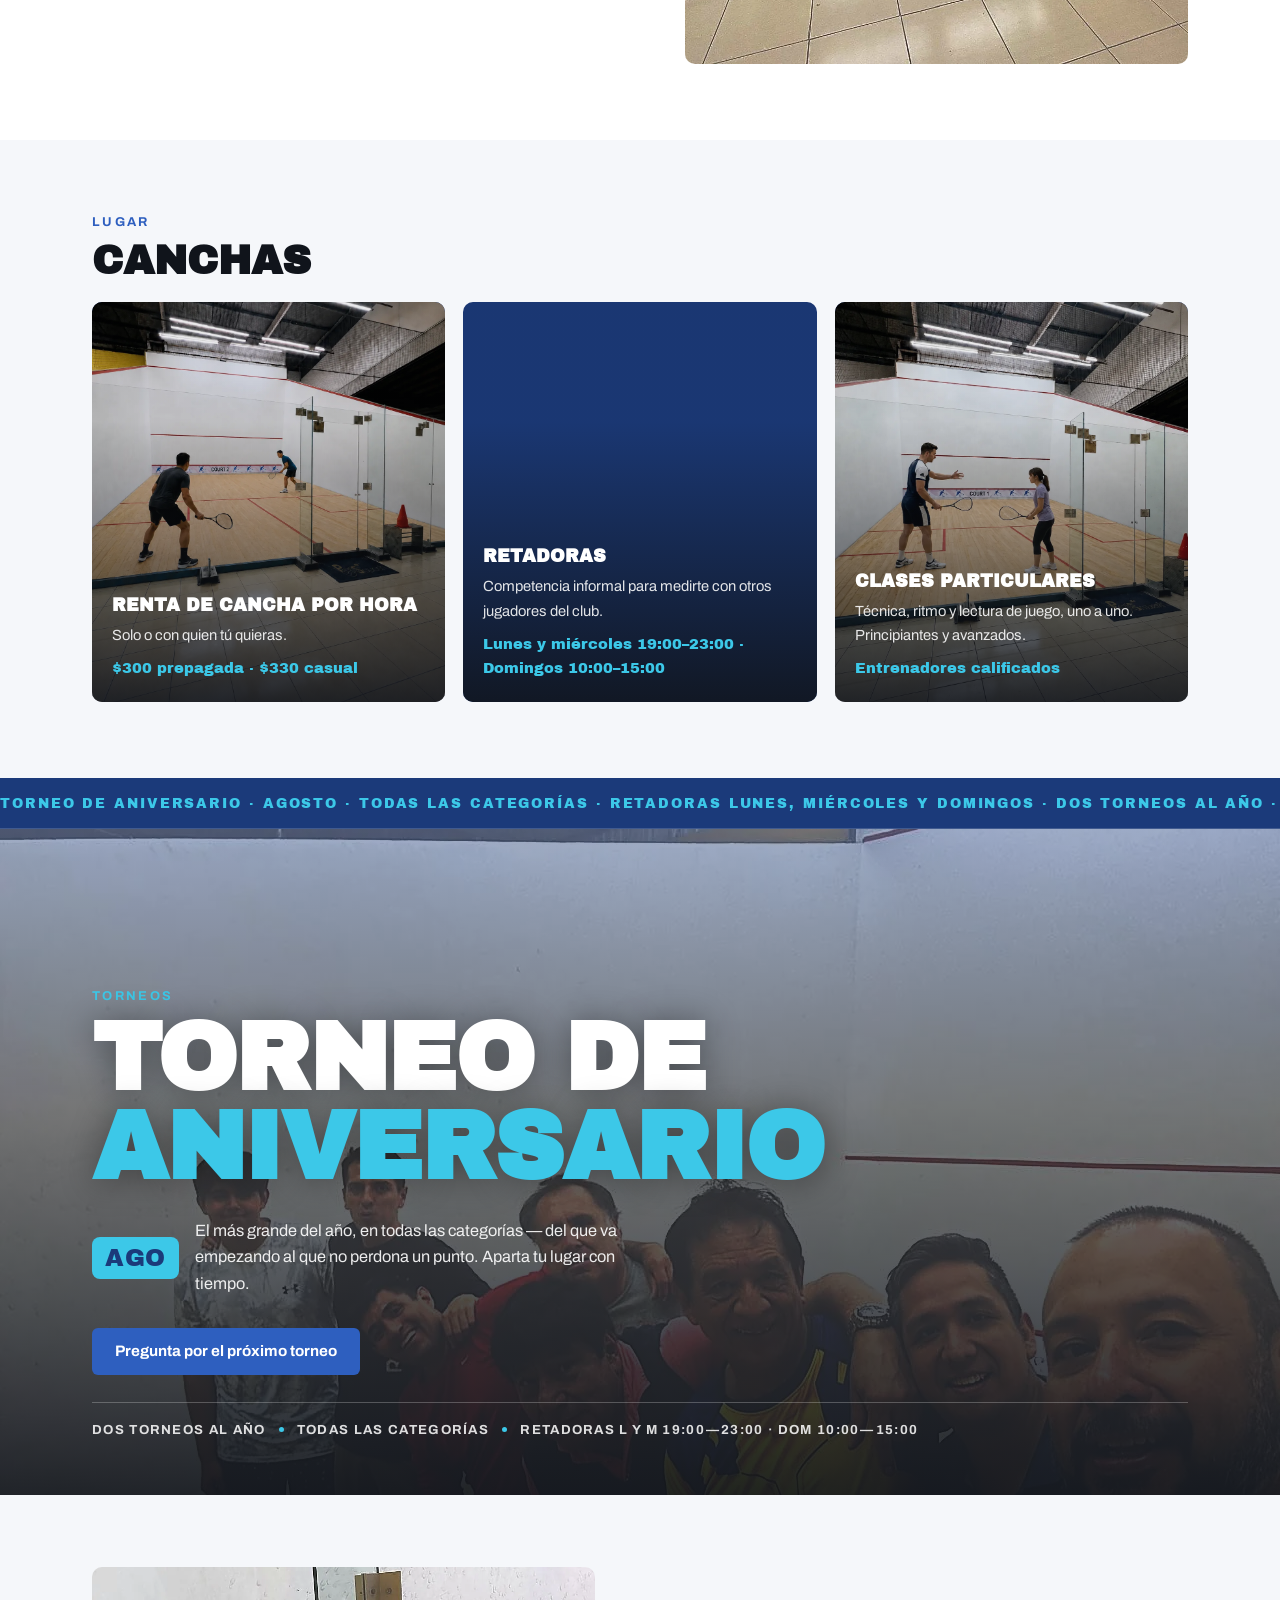
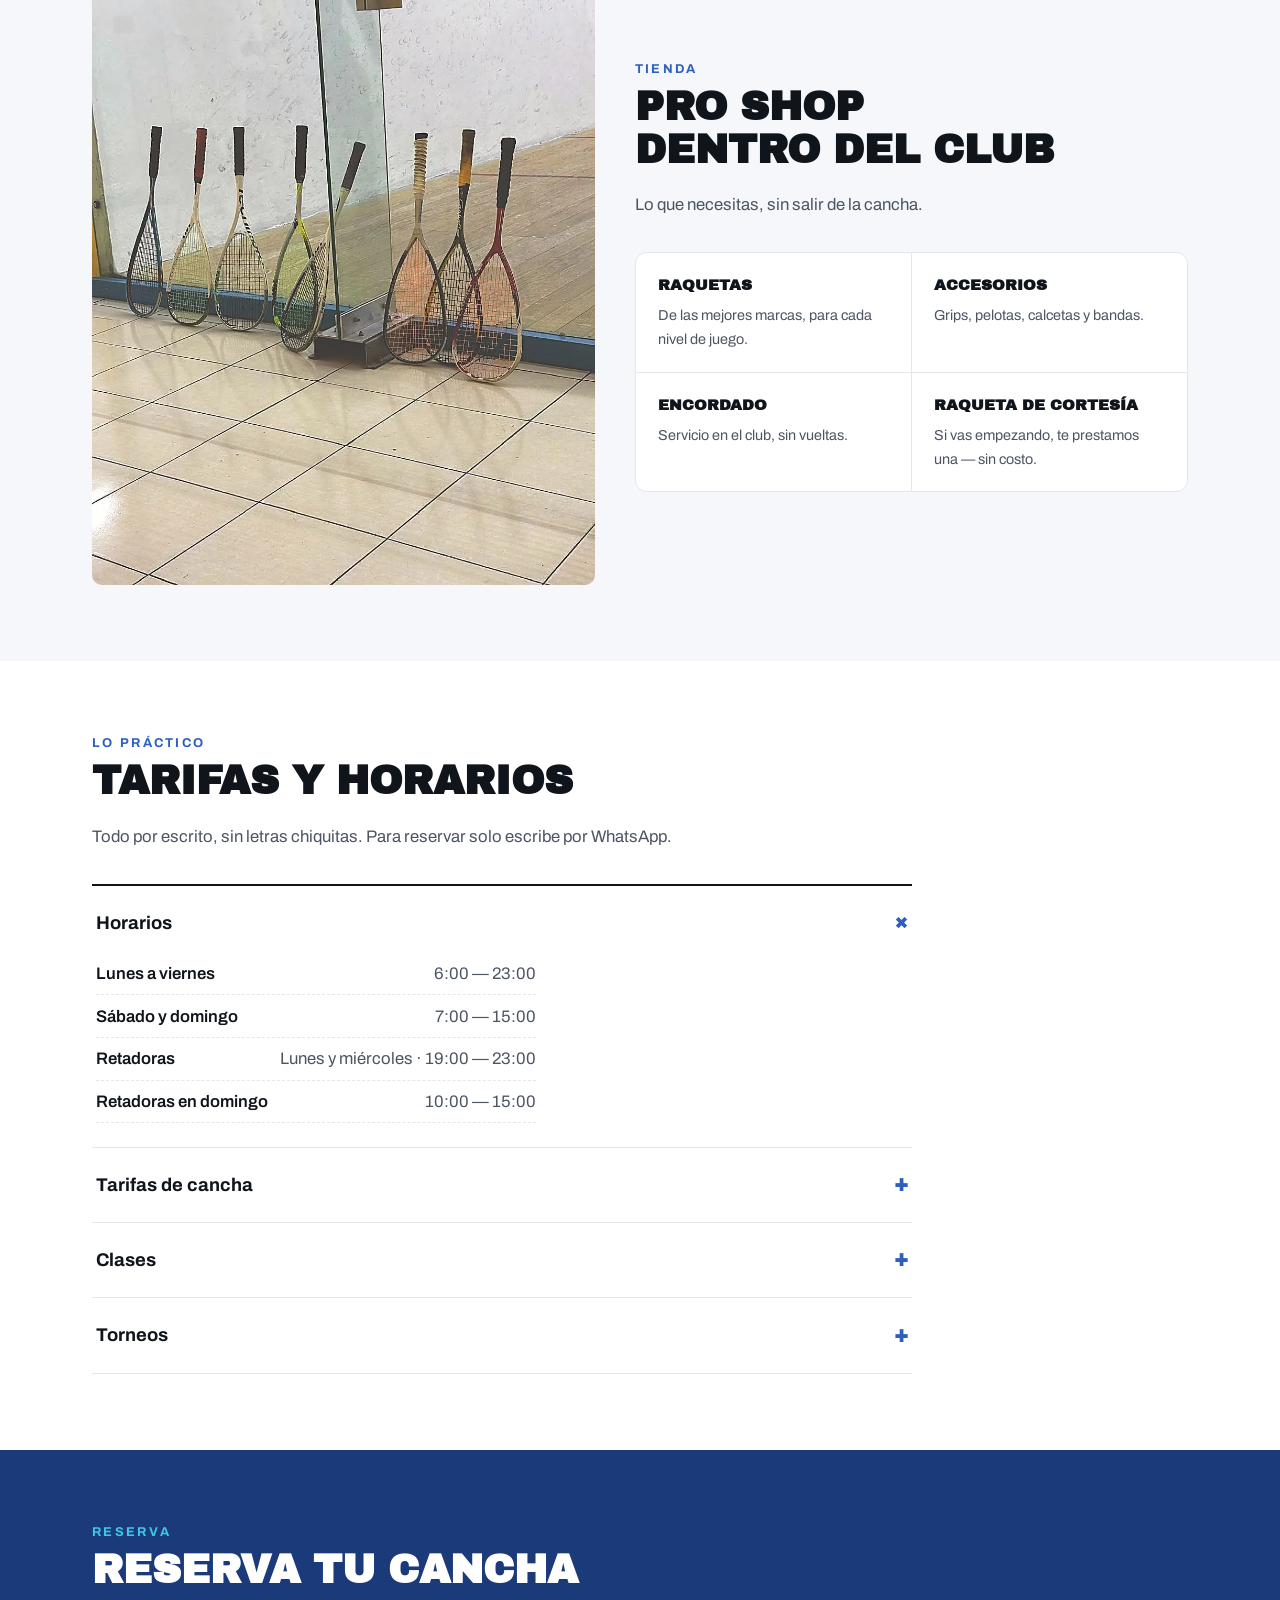
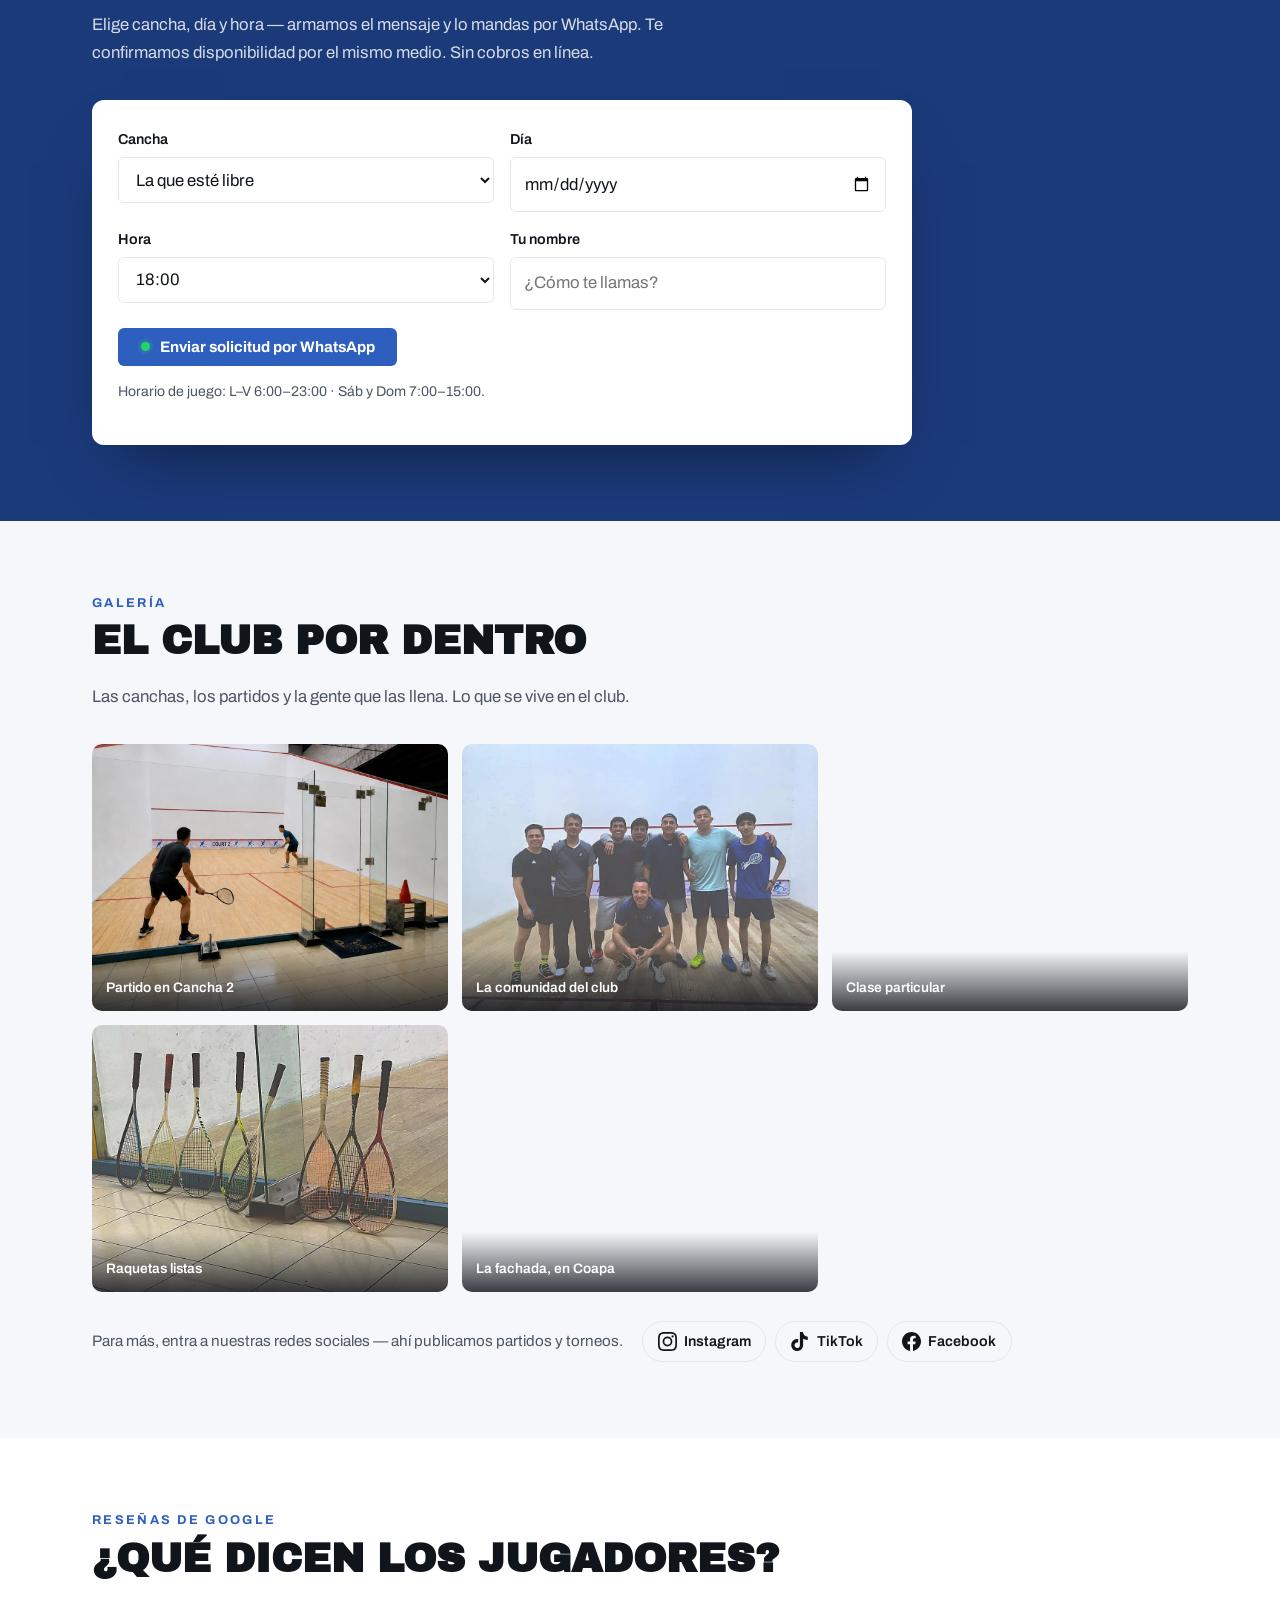
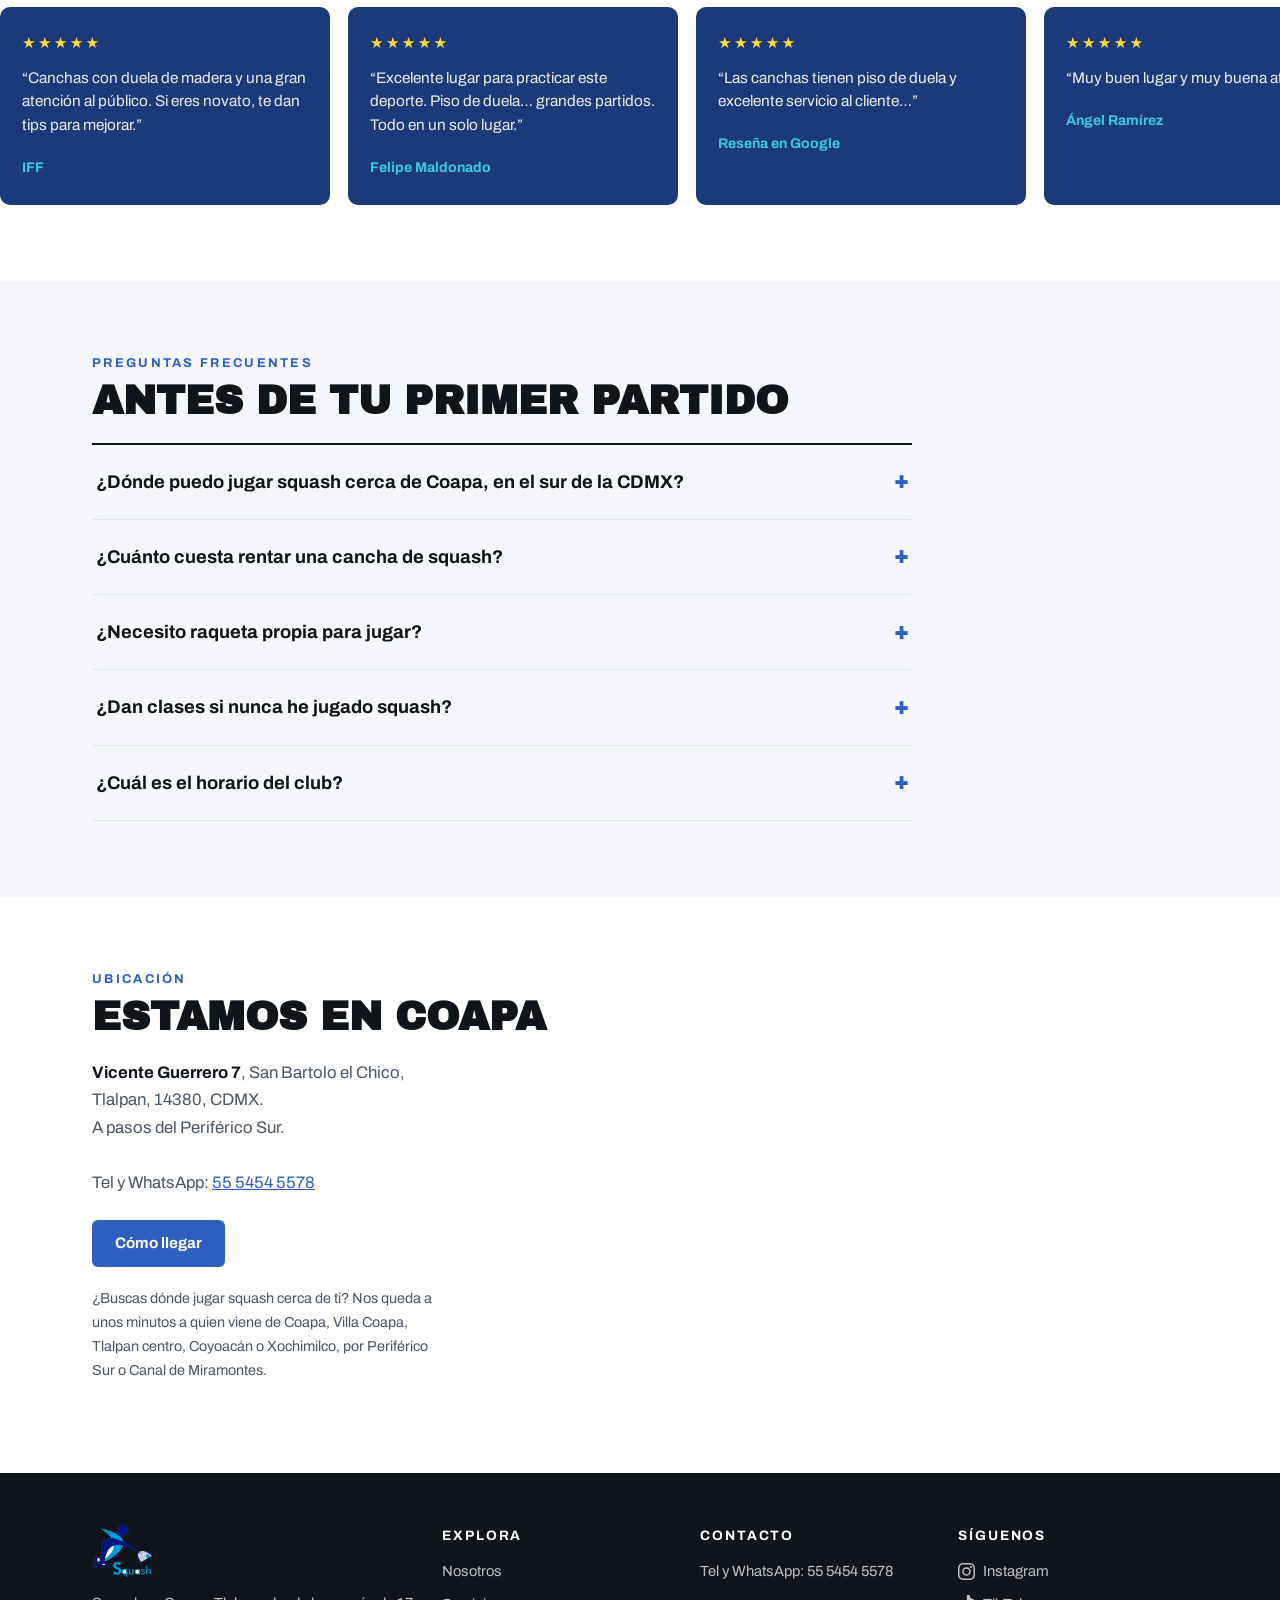
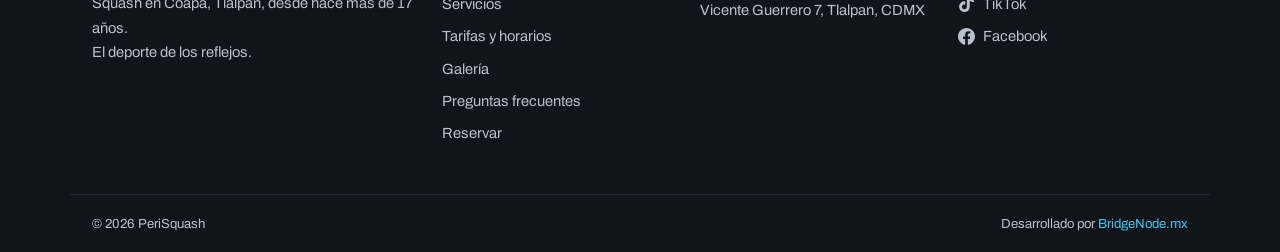
==== commit 2ef990ef: "Optimiza experiencia movil de PeriSquash" ====
--- a/index.html
+++ b/index.html
@@ -94,7 +94,7 @@
   .nav__in{display:flex;align-items:center;justify-content:space-between;gap:1rem;padding-block:12px}
   .nav__logo{display:flex;align-items:center;gap:.6rem;text-decoration:none}
   .nav__logo img{height:44px;width:auto}
-  .nav__links{display:flex;align-items:center;gap:1.4rem}
+  .nav__links{display:flex;align-items:center;gap:1.4rem;margin-left:auto}
   .nav__links a{color:var(--ink);text-decoration:none;font-weight:600;font-size:.93rem}
   .nav__links a:hover{color:var(--blue)}
   .btn{display:inline-block;background:var(--blue);color:#fff;text-decoration:none;font-weight:700;
@@ -134,6 +134,8 @@
   .hero__chips li{font-size:.83rem;font-weight:600;color:#fff;padding:.42em 1em;border-radius:999px;
     background:rgba(255,255,255,.13);border:1px solid rgba(255,255,255,.28);backdrop-filter:blur(2px)}
   .hero__rule{width:120px;height:5px;background:var(--cyan);margin-bottom:1.2em}
+  .hero__details{display:contents}
+  .hero__scroll-cue{display:none}
 
   /* ── Franja de datos ── */
   .facts{background:var(--navy);color:#fff}
@@ -263,6 +265,9 @@
   .reserva select,.reserva input{width:100%;padding:.7em .8em;border:1px solid var(--line);border-radius:6px;
     font:inherit;background:var(--white);color:var(--ink)}
   .reserva__note{font-size:.88rem;color:var(--ink-soft);margin-top:1em}
+  #formReserva .btn{display:inline-flex;align-items:center;gap:.65em}
+  #formReserva .btn::before{content:"";width:9px;height:9px;border-radius:50%;background:#25D366;
+    box-shadow:0 0 0 3px rgba(37,211,102,.16);flex:none}
 
   /* Reseñas: carrusel */
   .reviews{overflow:hidden}
@@ -270,6 +275,9 @@
   .reviews:hover .rail{animation-play-state:paused}
   @keyframes rail{to{transform:translateX(-50%)}}
   .rev{width:330px;flex:none;background:var(--navy);color:#fff;border-radius:10px;padding:24px 22px}
+  .rev{transition:transform .2s ease,box-shadow .2s ease,background-color .2s ease}
+  .rev:hover,.rev:focus-visible{transform:translateY(-4px);background:#234B91;
+    box-shadow:0 14px 30px -18px rgba(16,20,27,.75)}
   .rev .stars{color:#FFD93D;letter-spacing:.15em;margin:0 0 .7em;font-size:.95rem}
   .rev blockquote{margin:0 0 1em;font-size:.96rem;line-height:1.55;color:rgba(255,255,255,.92)}
   .rev cite{font-style:normal;font-weight:700;font-size:.88rem;color:var(--cyan)}
@@ -307,22 +315,125 @@
     .galeria{grid-template-columns:1fr 1fr}
     .about,.casa,.loc,.reserva__grid{grid-template-columns:1fr}
     .foot__grid{grid-template-columns:1fr 1fr}
-    .nav__links{display:none;position:absolute;top:100%;left:0;right:0;background:var(--white);
-      flex-direction:column;align-items:flex-start;padding:18px 22px;border-bottom:1px solid var(--line);gap:1.1rem}
+    .nav__links{display:none;position:absolute;top:calc(100% + 7px);left:12px;right:12px;
+      background:rgba(255,255,255,.82);backdrop-filter:blur(14px);border:1px solid rgba(255,255,255,.68);
+      border-radius:12px;box-shadow:0 18px 42px -24px rgba(16,20,27,.6);
+      flex-direction:column;align-items:flex-start;padding:13px 16px;gap:.72rem}
+    .nav__links .btn{padding:.6em 1em;font-size:.85rem}
     .nav__links.open{display:flex}
-    .nav__soc{border-left:0;padding-left:0;margin-left:-4px;gap:1.1rem}
+    .nav__soc{border-left:0;padding-left:0;margin-left:auto;gap:.3rem}
+    .nav__soc a{padding:8px}
     .nav__toggle{display:block}
     .facts__in{grid-template-columns:1fr 1fr 1fr;gap:4px}
     .facts b{font-size:1.3rem}
   }
   @media (max-width:560px){
-    .servicios{grid-template-columns:1fr}
-    .serv{min-height:320px}
-    .galeria{grid-template-columns:1fr}
-    /* En móvil la foto pierde detalle: se oscurece más para que el titular respire */
-    .cartel{min-height:430px}
-    .cartel__veil{background:linear-gradient(180deg,rgba(16,20,27,.6) 0%,rgba(16,20,27,.95) 100%)}
+    body{font-size:.98rem}
+    .wrap{padding-inline:18px}
+    section.block{padding-block:48px 52px}
+    .lead{margin-bottom:1.35em}
+    .about,.casa{gap:24px}
+    .about img,.casa img{height:230px;min-height:0;object-position:center 48%}
+
+    .nav__logo img{height:38px}
+    .nav__in{padding-block:8px;gap:.15rem}
+    .nav__soc a{padding:7px}
+    .nav__soc svg{width:17px;height:17px}
+    .nav__toggle{margin-left:2px}
+
+    /* Canchas se lee como un solo panel: tres filas completas, sin contenido cortado. */
+    .servicios{display:grid;grid-template-columns:1fr;gap:10px;margin:0;padding:0;overflow:visible}
+    .serv{display:grid;grid-template-columns:38% 1fr;min-height:0;height:152px;
+      color:var(--ink);background:var(--white);border:1.5px solid #D3D9E2;
+      box-shadow:0 10px 24px -20px rgba(16,20,27,.65)}
+    .serv picture{display:block;grid-column:1;grid-row:1;height:100%;min-width:0;overflow:hidden}
+    .serv img{position:static;display:block;width:100%;height:100%;object-fit:cover;transition:none}
+    .serv .veil{display:none}
+    .serv .txt{grid-column:2;grid-row:1;padding:15px 14px;align-self:center}
+    .serv h3{font-size:.86rem;color:var(--ink)}
+    .serv p{font-size:.78rem;line-height:1.38;color:var(--ink-soft)}
+    .serv .price{margin-top:.45em;color:var(--blue);font-size:.74rem;line-height:1.3}
+
+    .facts__in{padding-block:17px;gap:0}
+    .facts__in>div{padding-inline:7px;border-right:1px solid rgba(255,255,255,.16)}
+    .facts__in>div:last-child{border-right:0}
+    .facts b{font-size:1.03rem;white-space:nowrap}
+    .facts span{display:block;font-size:.61rem;line-height:1.25;letter-spacing:.06em;margin-top:.35em}
+
+    /* Portada en dos tiempos: primero la cancha; la información entra al deslizar. */
+    .hero{min-height:82svh;align-items:stretch;background-size:cover;background-position:center 45%}
+    .hero__in{min-height:82svh;display:flex;flex-direction:column;padding-block:48px 32px}
+    .hero h1{font-size:2.7rem;max-width:8ch}
+    .hero__scroll-cue{display:flex;align-items:center;gap:9px;margin-top:.9rem;color:rgba(255,255,255,.82);
+      font-size:.66rem;font-weight:700;text-transform:uppercase;letter-spacing:.1em;
+      transition:opacity .32s ease,transform .32s ease}
+    .hero__scroll-cue::before{content:"";width:34px;height:1px;background:var(--cyan)}
+    .hero__details{display:block;margin-top:auto;opacity:0;transform:translateY(22px);pointer-events:none;
+      transition:opacity .45s ease,transform .45s ease}
+    .hero.is-entered .hero__details{opacity:1;transform:none;pointer-events:auto}
+    .hero.is-entered .hero__scroll-cue{opacity:0;transform:translateY(-7px)}
+
+    /* Galería compacta: una imagen de apertura y cuatro piezas en mosaico. */
+    .galeria{grid-template-columns:repeat(2,minmax(0,1fr));gap:9px;margin-top:1.3rem}
+    .galeria figure:first-child{grid-column:1 / -1}
+    .galeria figure:first-child img{aspect-ratio:16/9}
+    .galeria figure:not(:first-child) img{aspect-ratio:1/1}
+    .galeria figcaption{padding:22px 10px 8px;font-size:.76rem}
+    .galeria__redes{margin-top:1.25rem}
+    .galeria__socs{gap:.45rem}
+    .galeria__socs .soc{padding:.5em .8em;font-size:.82rem}
+
+    .shop__item{padding:15px 14px}
+    /* El contenido usa la pared vacía y deja libre al grupo de jugadores. */
+    .cartel{min-height:clamp(560px,76svh,650px);align-items:stretch}
+    .cartel__in{padding-block:30px;display:flex;flex-direction:column;justify-content:flex-start}
+    .cartel__title{font-size:2.38rem;margin-bottom:.35rem}
+    .cartel__meta{margin:.55em 0 .8em;gap:9px;max-width:34ch}
+    .cartel__meta p{font-size:.8rem;line-height:1.34}
+    .cartel .btn{padding:.62em 1em;font-size:.82rem}
+    .cartel__foot{display:none}
+    .cartel__veil{background:linear-gradient(180deg,rgba(16,20,27,.82) 0%,rgba(16,20,27,.56) 35%,rgba(16,20,27,.08) 72%,rgba(16,20,27,.2) 100%)}
     .cartel__meta{align-items:flex-start}
+    .marquee{padding:.38em 0}
+    .marquee__track span{font-size:.62rem;letter-spacing:.075em}
+
+    /* Reseñas en una retícula estable: todas caben en el ancho y dejan de pasar solas. */
+    .reviews .rail{display:grid;grid-template-columns:repeat(2,minmax(0,1fr));width:auto;
+      gap:9px;margin:1.15em 18px 0;animation:none}
+    .reviews .rev{width:auto;padding:15px 13px;border-radius:8px}
+    .reviews .rev[aria-hidden="true"]{display:none}
+    .reviews .rev:nth-child(5){grid-column:1 / -1}
+    .rev .stars{font-size:.72rem;margin-bottom:.45em}
+    .rev blockquote{font-size:.77rem;line-height:1.42;margin-bottom:.65em}
+    .rev cite{font-size:.7rem}
+
+    /* En móvil, primero se explica la tienda y después se muestra la fotografía. */
+    .casa>picture{display:block;order:2}
+    .casa>picture img{width:100%}
+    .casa>div{order:1}
+
+    /* Preguntas en tarjetas breves y respirables. */
+    #faq .acc{border-top:0;display:grid;gap:8px}
+    #faq .acc__item{background:var(--white);border:1px solid var(--line);border-radius:8px;overflow:hidden}
+    #faq .acc__btn{padding:12px;font-size:.88rem;line-height:1.35}
+    #faq .acc__btn .plus{font-size:1rem}
+    #faq .acc__body{padding:0 12px 12px;font-size:.86rem}
+
+    #info .acc__item.open{border-color:rgba(46,95,191,.34);box-shadow:inset 3px 0 var(--cyan)}
+    #info .acc__item.open .acc__btn{color:var(--blue)}
+
+    .reserva{background:linear-gradient(145deg,#fff 0%,#F2F7FF 100%);
+      border:1px solid rgba(46,95,191,.2)}
+
+    /* Dirección y mapa forman una sola tarjeta. */
+    #ubicacion{background:var(--paper)}
+    .loc{display:block;background:var(--white);border:1px solid var(--line);border-radius:12px;
+      padding:18px;overflow:hidden;box-shadow:0 16px 32px -28px rgba(16,20,27,.65)}
+    .loc address{margin-bottom:1em;line-height:1.55}
+    .loc .btn{padding:.62em 1em;font-size:.85rem}
+    .loc__cerca{margin:.9em 0 0;font-size:.8rem;line-height:1.5}
+    .loc iframe{height:225px;width:calc(100% + 36px);margin:18px -18px -18px;border-radius:0}
+
   }
   @media (prefers-reduced-motion:reduce){
     html{scroll-behavior:auto}
@@ -331,6 +442,9 @@
     .marquee__track{animation:none}
     .reveal{opacity:1;transform:none;transition:none}
     .serv,.serv::before{transition:none}
+    .rev{transition:none}
+    .hero__details{animation:none!important;opacity:1;transform:none;pointer-events:auto}
+    .hero__scroll-cue{display:none}
   }
 </style>
 <script type="application/ld+json">
@@ -535,9 +649,6 @@
     <a class="nav__logo" href="#" aria-label="PeriSquash inicio">
       <img src="assets/images/logo-perisquash-v2.png" alt="PeriSquash" width="753" height="658" fetchpriority="high">
     </a>
-    <button class="nav__toggle" id="navToggle" aria-expanded="false" aria-controls="navLinks" aria-label="Abrir menú">
-      <span></span><span></span><span></span>
-    </button>
     <div class="nav__links" id="navLinks">
       <a href="#nosotros">Nosotros</a>
       <a href="#servicios">Servicios</a>
@@ -545,13 +656,16 @@
       <a href="#info">Tarifas y horarios</a>
       <a href="#galeria">Galería</a>
       <a href="#ubicacion">Ubicación</a>
-      <div class="nav__soc">
-        <a class="soc soc--ig" href="https://www.instagram.com/perisquash_club/" target="_blank" rel="noopener" aria-label="PeriSquash en Instagram"><svg viewBox="0 0 24 24" aria-hidden="true"><path d="M12 2.16c3.2 0 3.58.01 4.85.07 1.17.05 1.8.25 2.23.41.56.22.96.48 1.38.9.42.42.68.82.9 1.38.16.42.36 1.06.41 2.23.06 1.27.07 1.65.07 4.85s-.01 3.58-.07 4.85c-.05 1.17-.25 1.8-.41 2.23-.22.56-.48.96-.9 1.38-.42.42-.82.68-1.38.9-.42.16-1.06.36-2.23.41-1.27.06-1.65.07-4.85.07s-3.58-.01-4.85-.07c-1.17-.05-1.8-.25-2.23-.41a3.72 3.72 0 0 1-1.38-.9 3.72 3.72 0 0 1-.9-1.38c-.16-.42-.36-1.06-.41-2.23-.06-1.27-.07-1.65-.07-4.85s.01-3.58.07-4.85c.05-1.17.25-1.8.41-2.23.22-.56.48-.96.9-1.38.42-.42.82-.68 1.38-.9.42-.16 1.06-.36 2.23-.41 1.27-.06 1.65-.07 4.85-.07M12 0C8.74 0 8.33.01 7.05.07 5.78.13 4.9.33 4.14.63c-.79.3-1.46.72-2.13 1.38A5.9 5.9 0 0 0 .63 4.14C.33 4.9.13 5.78.07 7.05.01 8.33 0 8.74 0 12s.01 3.67.07 4.95c.06 1.27.26 2.15.56 2.91.3.79.72 1.46 1.38 2.13a5.9 5.9 0 0 0 2.13 1.38c.76.3 1.64.5 2.91.56 1.28.06 1.69.07 4.95.07s3.67-.01 4.95-.07c1.27-.06 2.15-.26 2.91-.56a5.9 5.9 0 0 0 2.13-1.38 5.9 5.9 0 0 0 1.38-2.13c.3-.76.5-1.64.56-2.91.06-1.28.07-1.69.07-4.95s-.01-3.67-.07-4.95c-.06-1.27-.26-2.15-.56-2.91a5.9 5.9 0 0 0-1.38-2.13A5.9 5.9 0 0 0 19.86.63c-.76-.3-1.64-.5-2.91-.56C15.67.01 15.26 0 12 0Zm0 5.84A6.16 6.16 0 1 0 18.16 12 6.16 6.16 0 0 0 12 5.84ZM12 16a4 4 0 1 1 4-4 4 4 0 0 1-4 4Zm7.85-10.4a1.44 1.44 0 1 1-1.44-1.44 1.44 1.44 0 0 1 1.44 1.44Z"/></svg></a>
-        <a class="soc soc--tt" href="https://www.tiktok.com/@perisquash" target="_blank" rel="noopener" aria-label="PeriSquash en TikTok"><svg viewBox="0 0 24 24" aria-hidden="true"><path d="M12.53.02C13.84 0 15.14.01 16.44 0c.08 1.53.63 3.09 1.75 4.17 1.12 1.11 2.7 1.62 4.24 1.79v4.03c-1.44-.05-2.89-.35-4.2-.97-.57-.26-1.1-.59-1.62-.93-.01 2.92.01 5.84-.02 8.75-.08 1.4-.54 2.79-1.35 3.94-1.31 1.92-3.58 3.17-5.91 3.21-1.43.08-2.86-.31-4.08-1.03-2.02-1.19-3.44-3.37-3.65-5.71-.02-.5-.03-1-.01-1.49.18-1.9 1.12-3.72 2.58-4.96 1.66-1.44 3.98-2.13 6.15-1.72.02 1.48-.04 2.96-.04 4.44-.99-.32-2.15-.23-3.02.37-.63.41-1.11 1.04-1.36 1.75-.21.51-.15 1.07-.14 1.61.24 1.64 1.82 3.02 3.5 2.87 1.12-.01 2.19-.66 2.77-1.61.19-.33.4-.67.41-1.06.1-1.79.06-3.57.07-5.36.01-4.03-.01-8.05.02-12.07Z"/></svg></a>
-        <a class="soc soc--fb" href="https://www.facebook.com/profile.php?id=100063724986177" target="_blank" rel="noopener" aria-label="PeriSquash en Facebook"><svg viewBox="0 0 24 24" aria-hidden="true"><path d="M24 12.07C24 5.45 18.63.07 12 .07S0 5.45 0 12.07c0 5.99 4.39 10.95 10.13 11.85v-8.38H7.08v-3.47h3.05V9.43c0-3.01 1.79-4.67 4.53-4.67 1.31 0 2.69.23 2.69.23v2.95h-1.51c-1.49 0-1.96.93-1.96 1.87v2.25h3.33l-.53 3.47h-2.8v8.38C19.61 23.03 24 18.06 24 12.07Z"/></svg></a>
-      </div>
       <a class="btn" href="#reservar">Reserva tu cancha</a>
     </div>
+    <div class="nav__soc">
+      <a class="soc soc--ig" href="https://www.instagram.com/perisquash_club/" target="_blank" rel="noopener" aria-label="PeriSquash en Instagram"><svg viewBox="0 0 24 24" aria-hidden="true"><path d="M12 2.16c3.2 0 3.58.01 4.85.07 1.17.05 1.8.25 2.23.41.56.22.96.48 1.38.9.42.42.68.82.9 1.38.16.42.36 1.06.41 2.23.06 1.27.07 1.65.07 4.85s-.01 3.58-.07 4.85c-.05 1.17-.25 1.8-.41 2.23-.22.56-.48.96-.9 1.38-.42.42-.82.68-1.38.9-.42.16-1.06.36-2.23.41-1.27.06-1.65.07-4.85.07s-3.58-.01-4.85-.07c-1.17-.05-1.8-.25-2.23-.41a3.72 3.72 0 0 1-1.38-.9 3.72 3.72 0 0 1-.9-1.38c-.16-.42-.36-1.06-.41-2.23-.06-1.27-.07-1.65-.07-4.85s.01-3.58.07-4.85c.05-1.17.25-1.8.41-2.23.22-.56.48-.96.9-1.38.42-.42.82-.68 1.38-.9.42-.16 1.06-.36 2.23-.41 1.27-.06 1.65-.07 4.85-.07M12 0C8.74 0 8.33.01 7.05.07 5.78.13 4.9.33 4.14.63c-.79.3-1.46.72-2.13 1.38A5.9 5.9 0 0 0 .63 4.14C.33 4.9.13 5.78.07 7.05.01 8.33 0 8.74 0 12s.01 3.67.07 4.95c.06 1.27.26 2.15.56 2.91.3.79.72 1.46 1.38 2.13a5.9 5.9 0 0 0 2.13 1.38c.76.3 1.64.5 2.91.56 1.28.06 1.69.07 4.95.07s3.67-.01 4.95-.07c1.27-.06 2.15-.26 2.91-.56a5.9 5.9 0 0 0 2.13-1.38 5.9 5.9 0 0 0 1.38-2.13c.3-.76.5-1.64.56-2.91.06-1.28.07-1.69.07-4.95s-.01-3.67-.07-4.95c-.06-1.27-.26-2.15-.56-2.91a5.9 5.9 0 0 0-1.38-2.13A5.9 5.9 0 0 0 19.86.63c-.76-.3-1.64-.5-2.91-.56C15.67.01 15.26 0 12 0Zm0 5.84A6.16 6.16 0 1 0 18.16 12 6.16 6.16 0 0 0 12 5.84ZM12 16a4 4 0 1 1 4-4 4 4 0 0 1-4 4Zm7.85-10.4a1.44 1.44 0 1 1-1.44-1.44 1.44 1.44 0 0 1 1.44 1.44Z"/></svg></a>
+      <a class="soc soc--tt" href="https://www.tiktok.com/@perisquash" target="_blank" rel="noopener" aria-label="PeriSquash en TikTok"><svg viewBox="0 0 24 24" aria-hidden="true"><path d="M12.53.02C13.84 0 15.14.01 16.44 0c.08 1.53.63 3.09 1.75 4.17 1.12 1.11 2.7 1.62 4.24 1.79v4.03c-1.44-.05-2.89-.35-4.2-.97-.57-.26-1.1-.59-1.62-.93-.01 2.92.01 5.84-.02 8.75-.08 1.4-.54 2.79-1.35 3.94-1.31 1.92-3.58 3.17-5.91 3.21-1.43.08-2.86-.31-4.08-1.03-2.02-1.19-3.44-3.37-3.65-5.71-.02-.5-.03-1-.01-1.49.18-1.9 1.12-3.72 2.58-4.96 1.66-1.44 3.98-2.13 6.15-1.72.02 1.48-.04 2.96-.04 4.44-.99-.32-2.15-.23-3.02.37-.63.41-1.11 1.04-1.36 1.75-.21.51-.15 1.07-.14 1.61.24 1.64 1.82 3.02 3.5 2.87 1.12-.01 2.19-.66 2.77-1.61.19-.33.4-.67.41-1.06.1-1.79.06-3.57.07-5.36.01-4.03-.01-8.05.02-12.07Z"/></svg></a>
+      <a class="soc soc--fb" href="https://www.facebook.com/profile.php?id=100063724986177" target="_blank" rel="noopener" aria-label="PeriSquash en Facebook"><svg viewBox="0 0 24 24" aria-hidden="true"><path d="M24 12.07C24 5.45 18.63.07 12 .07S0 5.45 0 12.07c0 5.99 4.39 10.95 10.13 11.85v-8.38H7.08v-3.47h3.05V9.43c0-3.01 1.79-4.67 4.53-4.67 1.31 0 2.69.23 2.69.23v2.95h-1.51c-1.49 0-1.96.93-1.96 1.87v2.25h3.33l-.53 3.47h-2.8v8.38C19.61 23.03 24 18.06 24 12.07Z"/></svg></a>
+    </div>
+    <button class="nav__toggle" id="navToggle" aria-expanded="false" aria-controls="navLinks" aria-label="Abrir menú">
+      <span></span><span></span><span></span>
+    </button>
   </div>
 </nav>
 
@@ -559,18 +673,21 @@
   <div class="wrap hero__in">
     <div class="hero__rule" aria-hidden="true"></div>
     <h1>La mejor opción<br><span class="sur">del sur.</span></h1>
-    <p>Squash en Coapa desde hace 17 años: tres canchas inglesas con piso de duela,
-       contra frontis de vidrio.</p>
-    <div class="hero__ctas">
-      <a class="btn" href="#reservar">Entra a la cancha</a>
-      <a class="btn btn--ghost" href="#info">Tarifas y horarios</a>
-    </div>
-    <ul class="hero__chips">
-      <li>Clases para principiantes</li>
-      <li>Renta por hora</li>
-      <li>Dos torneos al año</li>
-      <li>El mejor ambiente</li>
-    </ul>
+    <span class="hero__scroll-cue" aria-hidden="true">Desliza para entrar a la cancha</span>
+    <div class="hero__details" id="heroDetails">
+      <p>Squash en Coapa desde hace 17 años: tres canchas inglesas con piso de duela,
+         contra frontis de vidrio.</p>
+      <div class="hero__ctas">
+        <a class="btn" href="#reservar">Entra a la cancha</a>
+        <a class="btn btn--ghost" href="#info">Tarifas y horarios</a>
+      </div>
+      <ul class="hero__chips">
+        <li>Clases para principiantes</li>
+        <li>Renta por hora</li>
+        <li>Dos torneos al año</li>
+        <li>El mejor ambiente</li>
+      </ul>
+    </div>
   </div>
 </header>
 
@@ -848,11 +965,11 @@
     </div>
     <div class="rail" aria-label="Reseñas de jugadores">
       <!-- juego duplicado para loop -->
-      <article class="rev"><p class="stars" aria-label="5 estrellas">★★★★★</p><blockquote>“Canchas con duela de madera y una gran atención al público. Si eres novato, te dan tips para mejorar.”</blockquote><cite>IFF</cite></article>
-      <article class="rev"><p class="stars" aria-label="5 estrellas">★★★★★</p><blockquote>“Excelente lugar para practicar este deporte. Piso de duela… grandes partidos. Todo en un solo lugar.”</blockquote><cite>Felipe Maldonado</cite></article>
-      <article class="rev"><p class="stars" aria-label="5 estrellas">★★★★★</p><blockquote>“Las canchas tienen piso de duela y excelente servicio al cliente…”</blockquote><cite>Reseña en Google</cite></article>
-      <article class="rev"><p class="stars" aria-label="5 estrellas">★★★★★</p><blockquote>“Muy buen lugar y muy buena atención…”</blockquote><cite>Ángel Ramírez</cite></article>
-      <article class="rev"><p class="stars" aria-label="5 estrellas">★★★★★</p><blockquote>“…Canchas en buen estado. Gran ambiente deportivo.”</blockquote><cite>Luis Ignacio Plascencia</cite></article>
+      <article class="rev" tabindex="0"><p class="stars" aria-label="5 estrellas">★★★★★</p><blockquote>“Canchas con duela de madera y una gran atención al público. Si eres novato, te dan tips para mejorar.”</blockquote><cite>IFF</cite></article>
+      <article class="rev" tabindex="0"><p class="stars" aria-label="5 estrellas">★★★★★</p><blockquote>“Excelente lugar para practicar este deporte. Piso de duela… grandes partidos. Todo en un solo lugar.”</blockquote><cite>Felipe Maldonado</cite></article>
+      <article class="rev" tabindex="0"><p class="stars" aria-label="5 estrellas">★★★★★</p><blockquote>“Las canchas tienen piso de duela y excelente servicio al cliente…”</blockquote><cite>Reseña en Google</cite></article>
+      <article class="rev" tabindex="0"><p class="stars" aria-label="5 estrellas">★★★★★</p><blockquote>“Muy buen lugar y muy buena atención…”</blockquote><cite>Ángel Ramírez</cite></article>
+      <article class="rev" tabindex="0"><p class="stars" aria-label="5 estrellas">★★★★★</p><blockquote>“…Canchas en buen estado. Gran ambiente deportivo.”</blockquote><cite>Luis Ignacio Plascencia</cite></article>
       <article class="rev" aria-hidden="true"><p class="stars">★★★★★</p><blockquote>“Canchas con duela de madera y una gran atención al público. Si eres novato, te dan tips para mejorar.”</blockquote><cite>IFF</cite></article>
       <article class="rev" aria-hidden="true"><p class="stars">★★★★★</p><blockquote>“Excelente lugar para practicar este deporte. Piso de duela… grandes partidos. Todo en un solo lugar.”</blockquote><cite>Felipe Maldonado</cite></article>
       <article class="rev" aria-hidden="true"><p class="stars">★★★★★</p><blockquote>“Las canchas tienen piso de duela y excelente servicio al cliente…”</blockquote><cite>Reseña en Google</cite></article>
@@ -1031,6 +1148,21 @@
     window.open('https://wa.me/525554545578?text='+encodeURIComponent(msg),'_blank','noopener');
   });
 
+  // En móvil, la portada deja ver primero el club y revela la información al comenzar a bajar.
+  (function(){
+    var hero=document.querySelector('.hero');
+    if(!hero) return;
+    var mobile=window.matchMedia('(max-width:560px)');
+    var reduced=window.matchMedia('(prefers-reduced-motion: reduce)');
+    function syncHero(){
+      if(!mobile.matches||reduced.matches){hero.classList.add('is-entered');return;}
+      hero.classList.toggle('is-entered',window.scrollY>40);
+    }
+    window.addEventListener('scroll',syncHero,{passive:true});
+    window.addEventListener('resize',syncHero);
+    syncHero();
+  })();
+
   // Aparición sutil de secciones al hacer scroll
   (function(){
     if(window.matchMedia('(prefers-reduced-motion: reduce)').matches||!('IntersectionObserver' in window)) return;
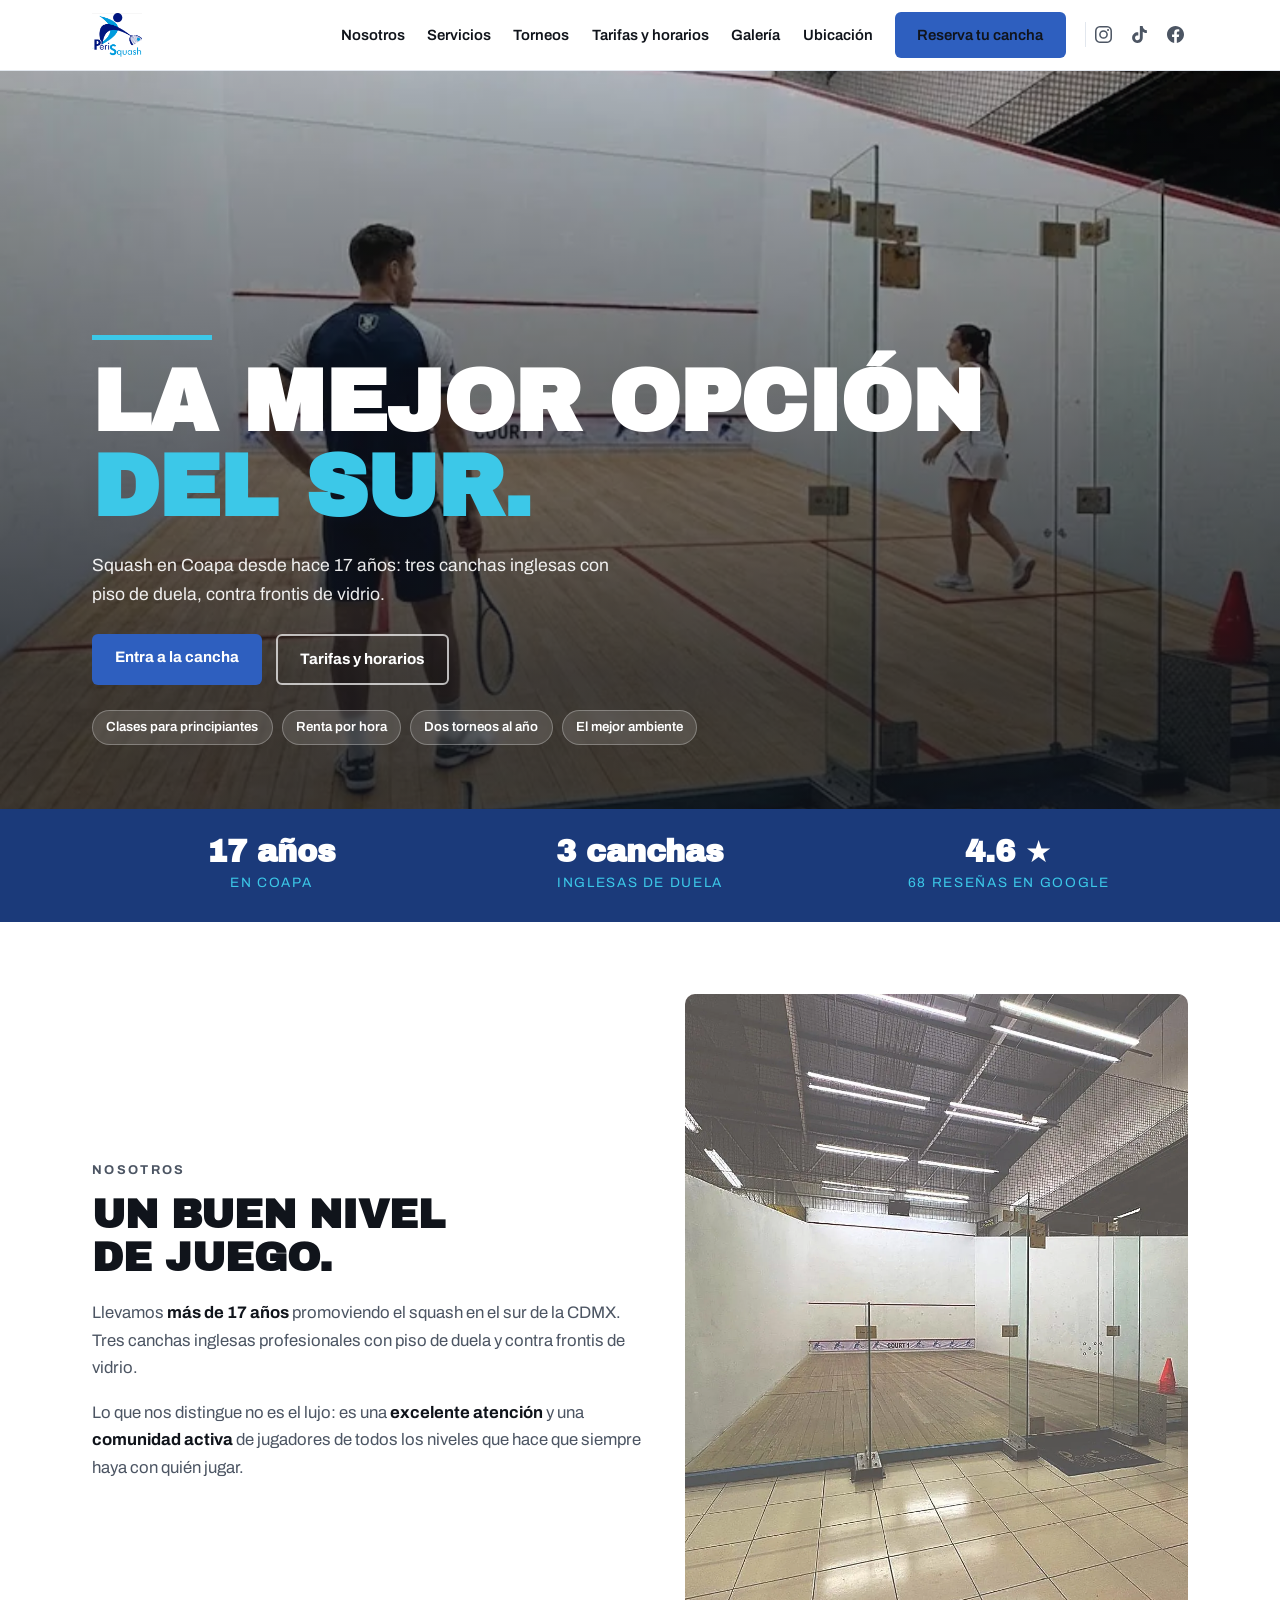
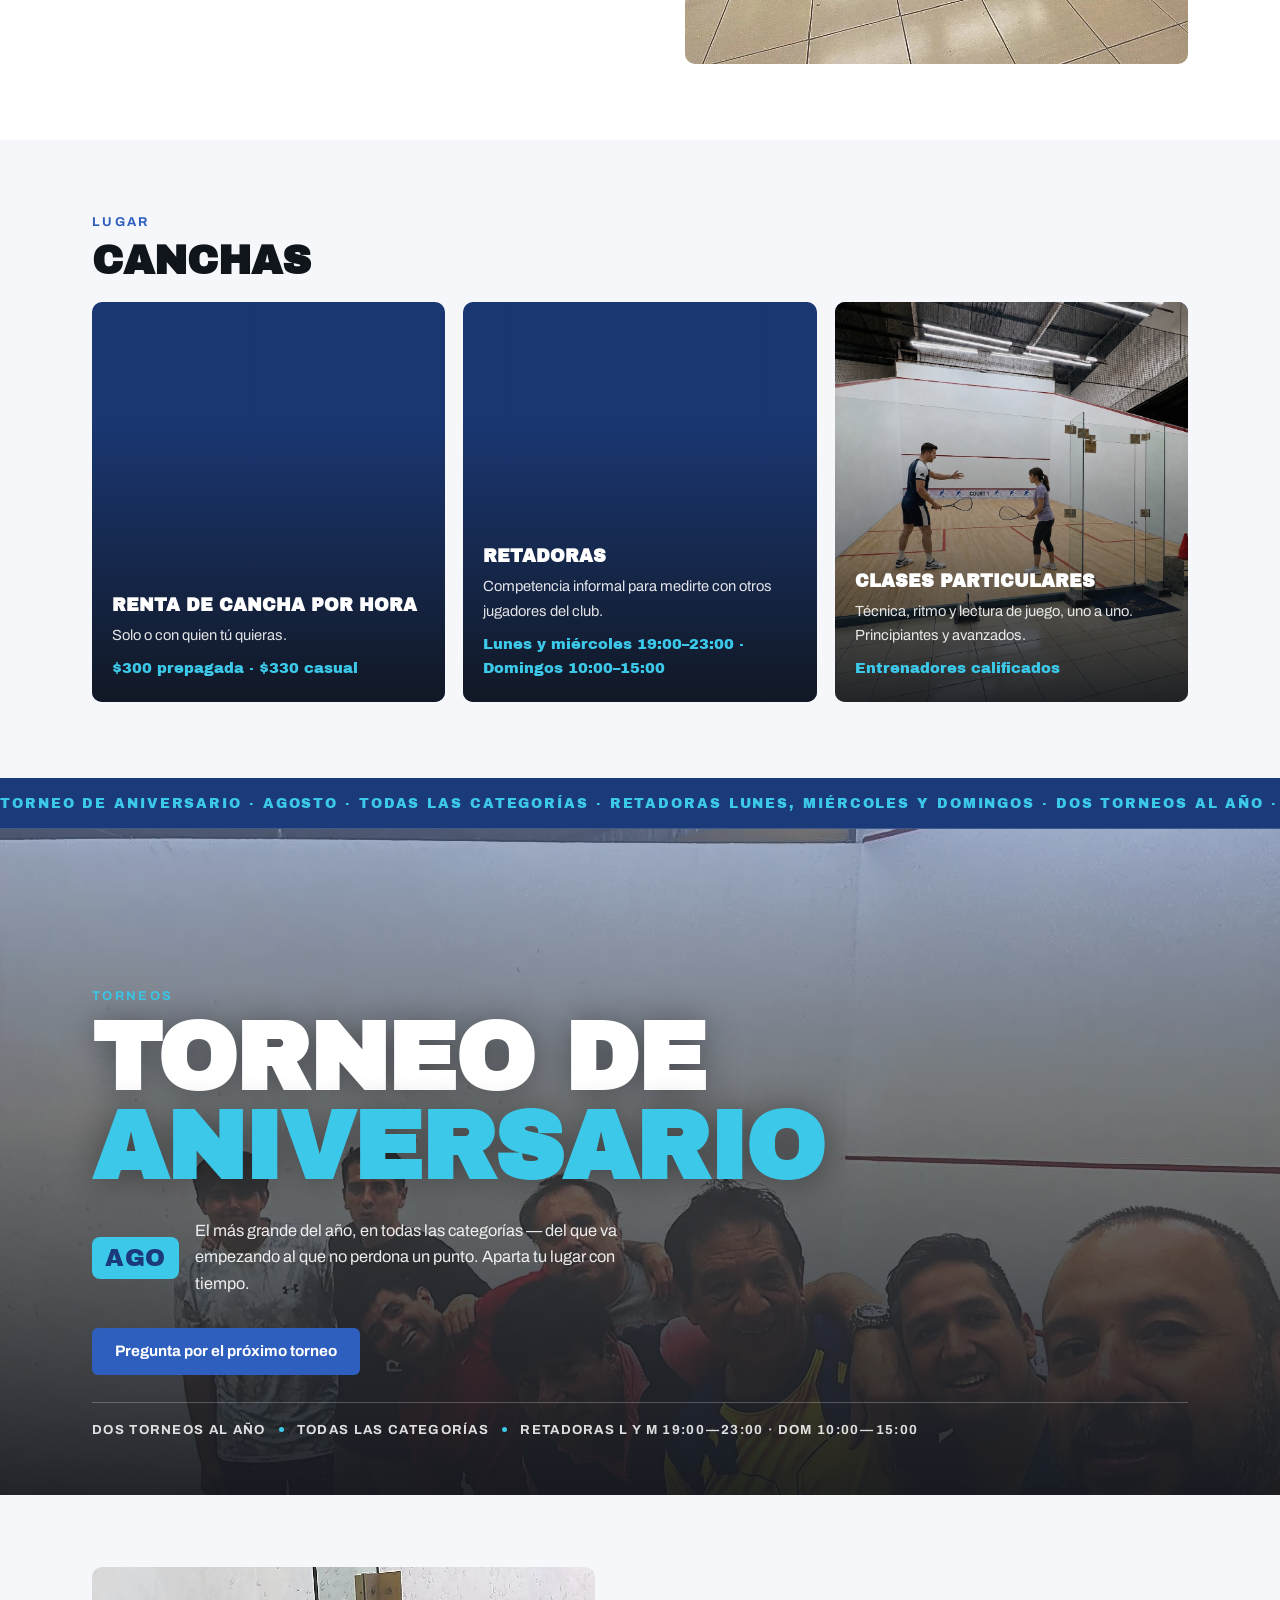
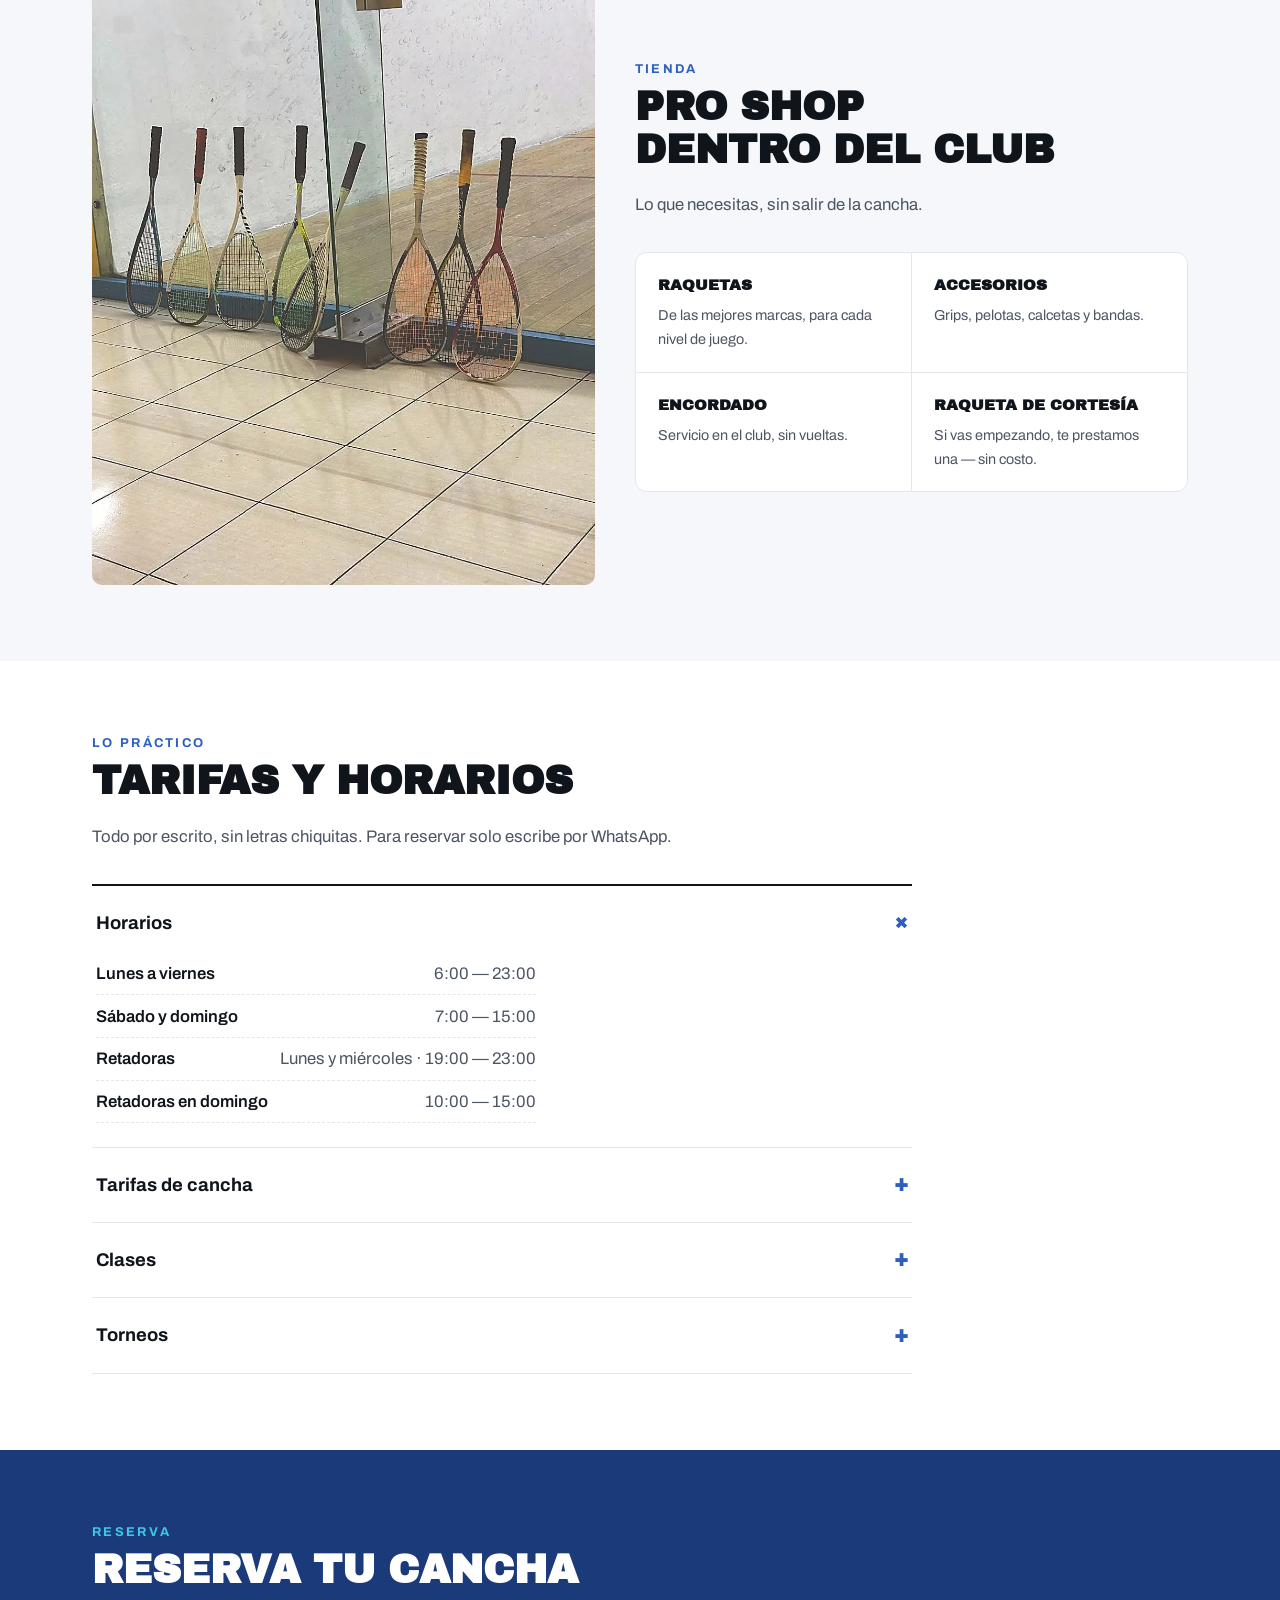
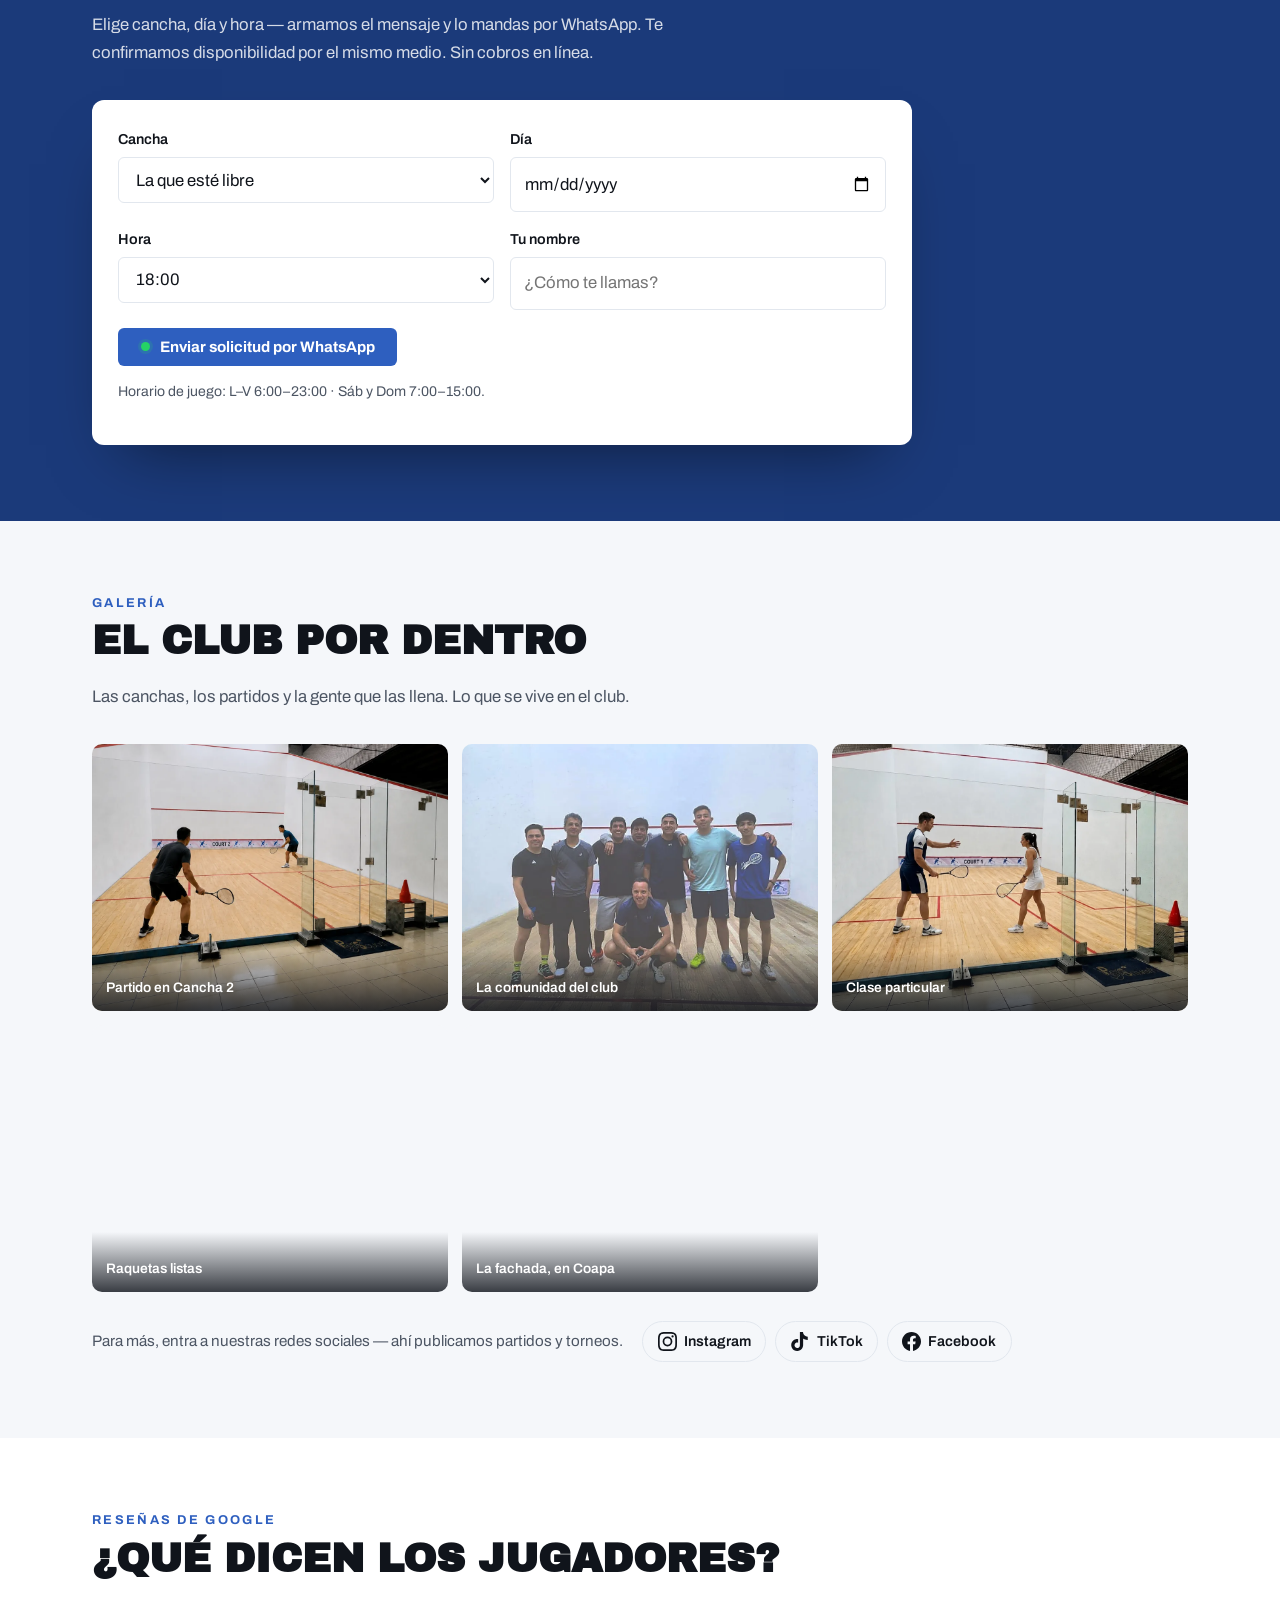
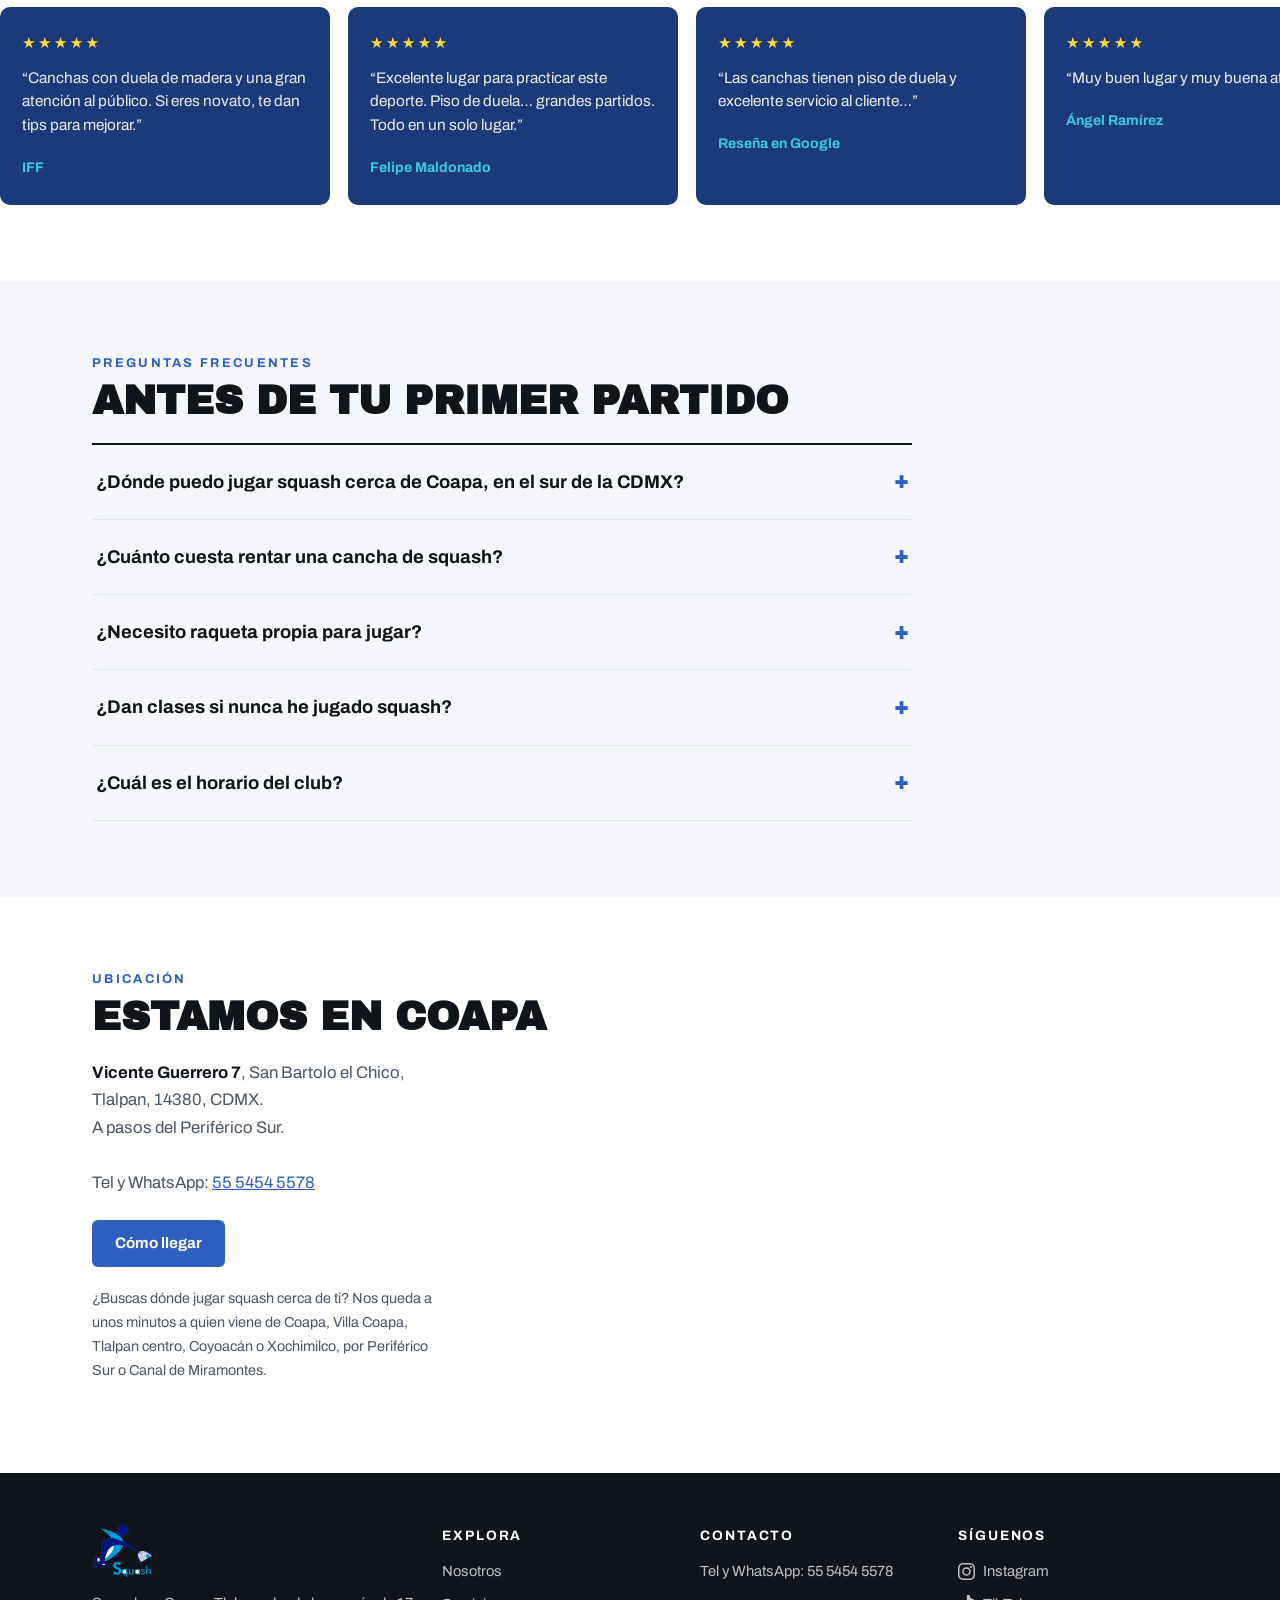
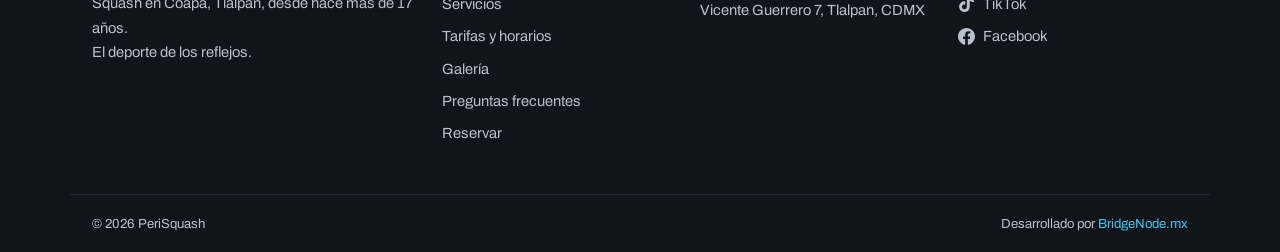
==== commit 29369b41: "Restaura portada al compartir en WhatsApp" ====
--- a/index.html
+++ b/index.html
@@ -23,17 +23,17 @@
 <meta property="og:title" content="PeriSquash — Canchas de squash en Coapa, Tlalpan · CDMX">
 <meta property="og:description" content="Squash en Coapa, al sur de la CDMX. Tres canchas inglesas con piso de duela y frontis de vidrio. Clases y torneos.">
 <meta property="og:url" content="https://perisquash.com/">
-<meta property="og:image" content="https://perisquash.com/assets/images/og-image-v2.png">
-<meta property="og:image:secure_url" content="https://perisquash.com/assets/images/og-image-v2.png">
-<meta property="og:image:type" content="image/png">
-<meta property="og:image:width" content="1730">
-<meta property="og:image:height" content="909">
+<meta property="og:image" content="https://perisquash.com/assets/images/og-image-v3.jpg">
+<meta property="og:image:secure_url" content="https://perisquash.com/assets/images/og-image-v3.jpg">
+<meta property="og:image:type" content="image/jpeg">
+<meta property="og:image:width" content="1200">
+<meta property="og:image:height" content="630">
 <meta property="og:image:alt" content="PeriSquash — cancha con piso de duela y frontis de vidrio en Coapa, CDMX">
 <meta property="og:locale" content="es_MX">
 <meta name="twitter:card" content="summary_large_image">
 <meta name="twitter:title" content="PeriSquash — Canchas de squash en Coapa, Tlalpan · CDMX">
 <meta name="twitter:description" content="Squash en Coapa, al sur de la CDMX. Tres canchas inglesas con piso de duela y frontis de vidrio. Clases y torneos.">
-<meta name="twitter:image" content="https://perisquash.com/assets/images/og-image-v2.png">
+<meta name="twitter:image" content="https://perisquash.com/assets/images/og-image-v3.jpg">
 <meta name="twitter:image:alt" content="PeriSquash — cancha con piso de duela y frontis de vidrio en Coapa, CDMX">
 <meta name="theme-color" content="#1B3A7A">
 <link rel="icon" href="assets/favicon/favicon.ico" sizes="any">
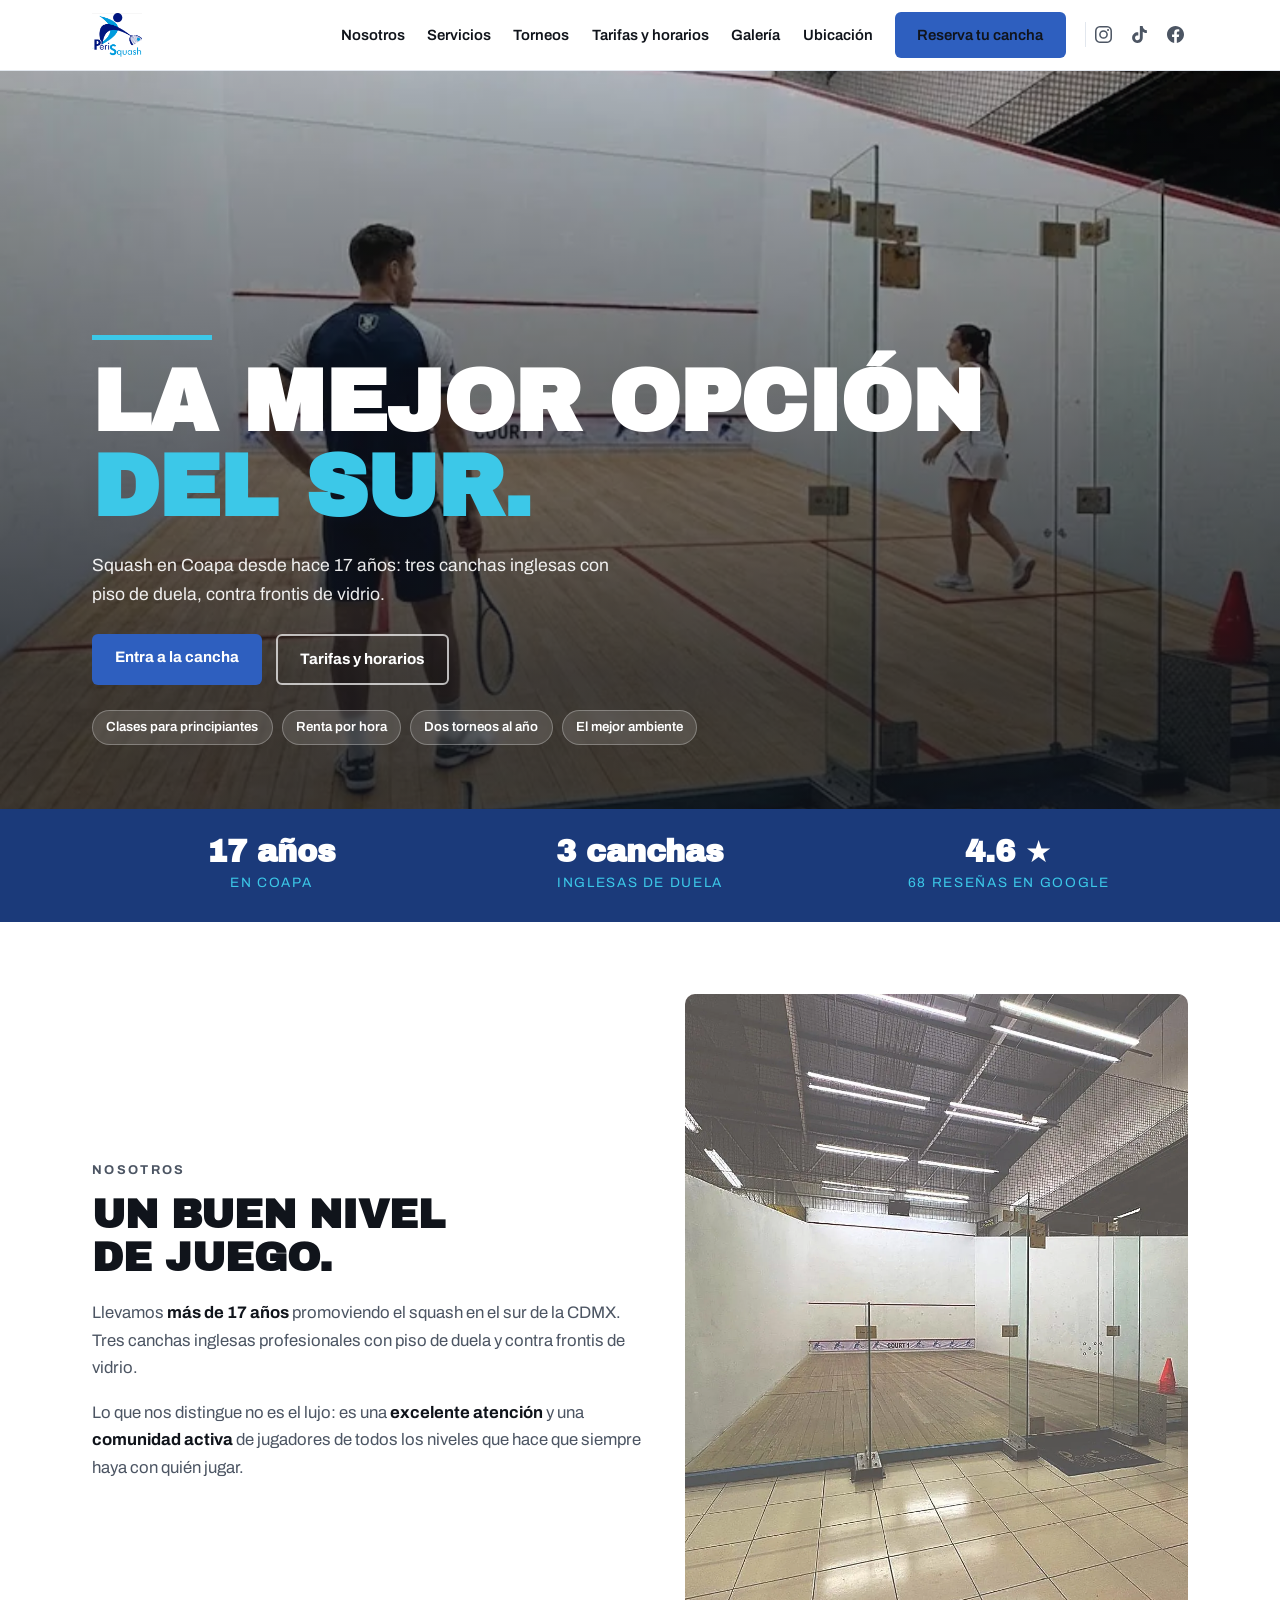
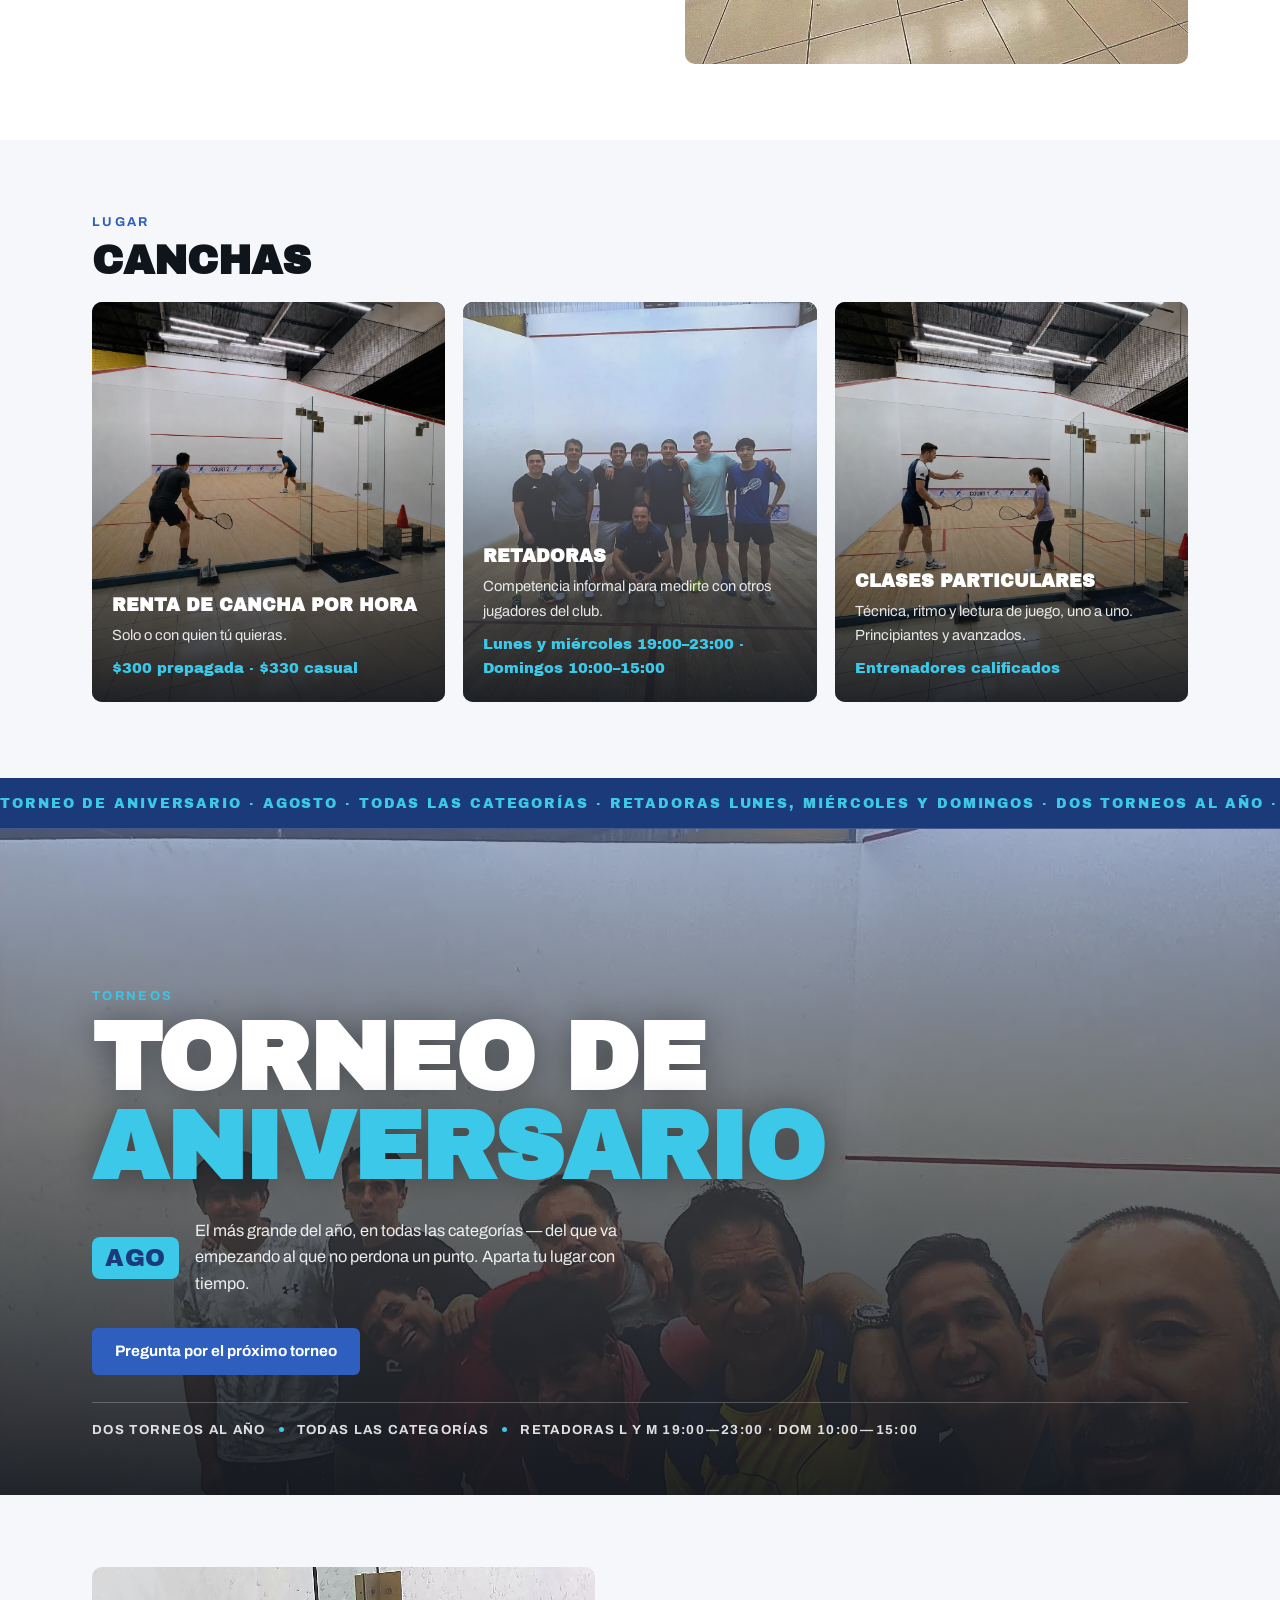
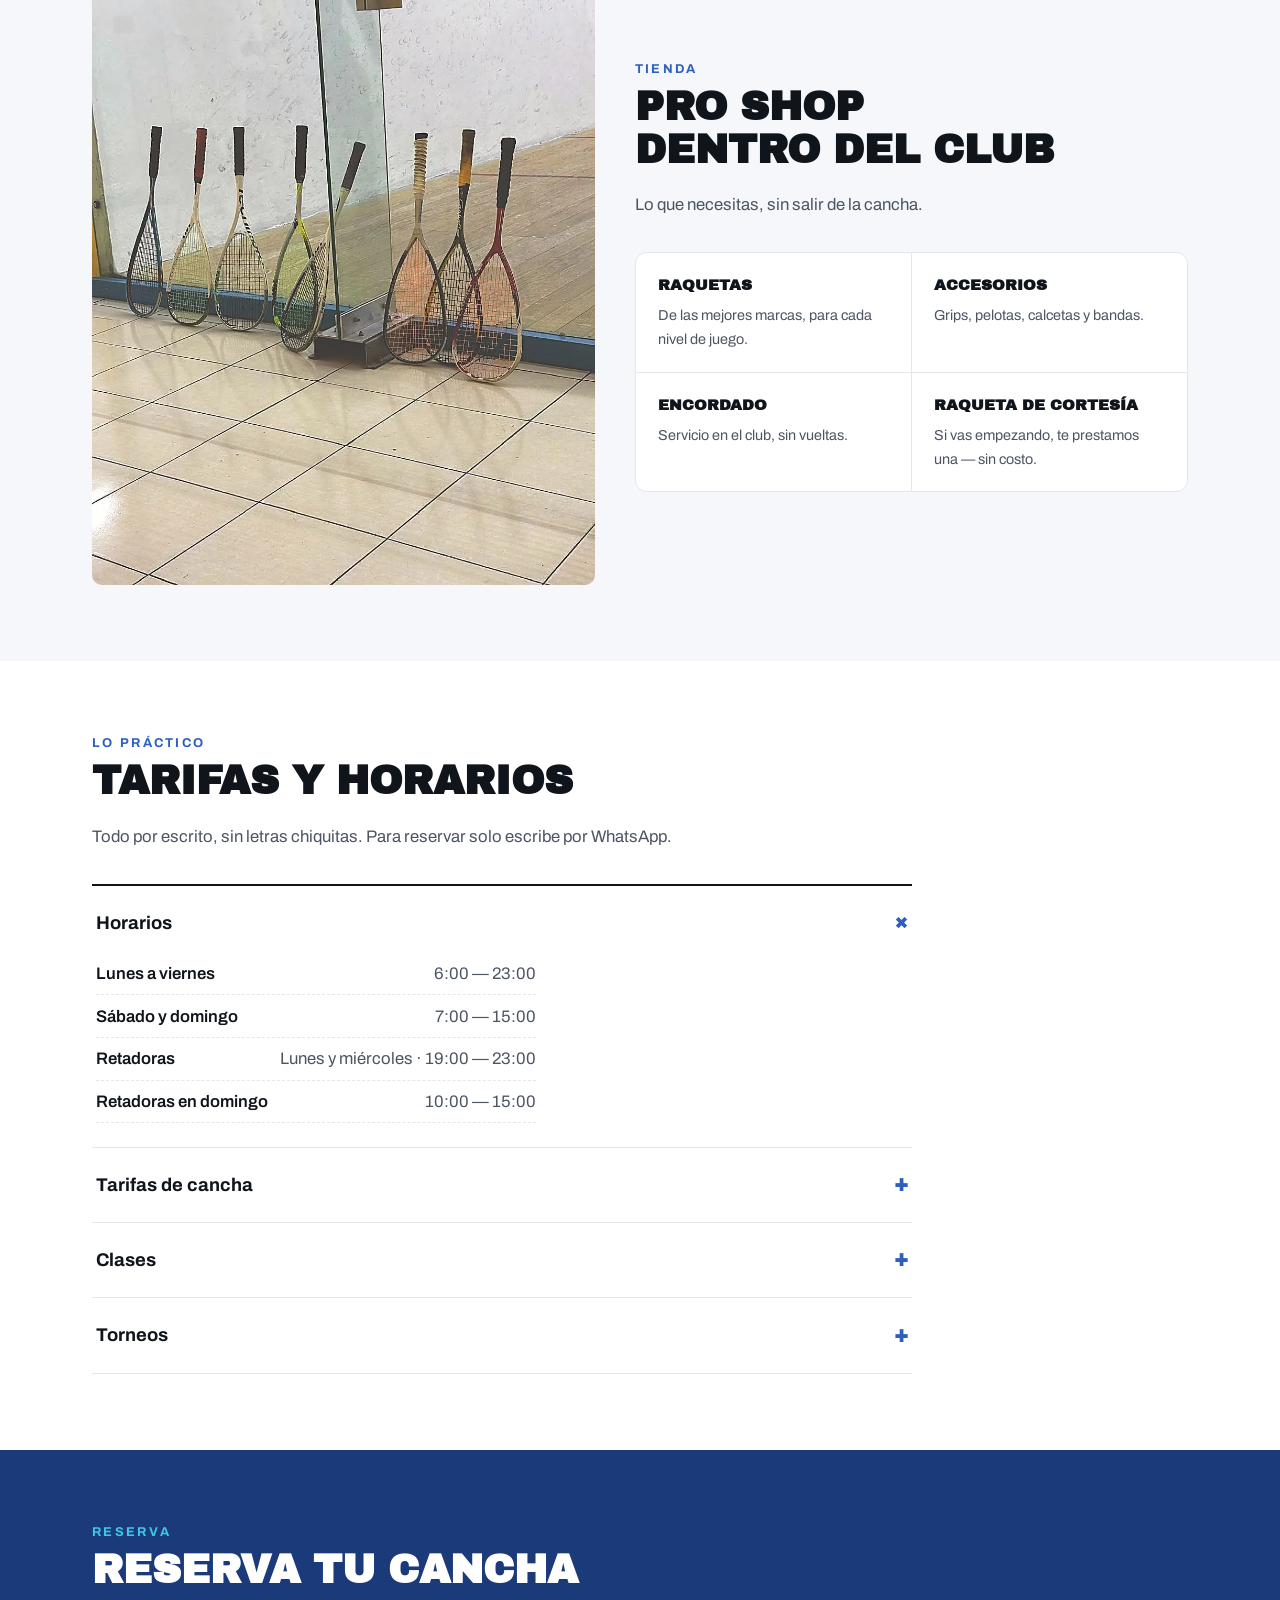
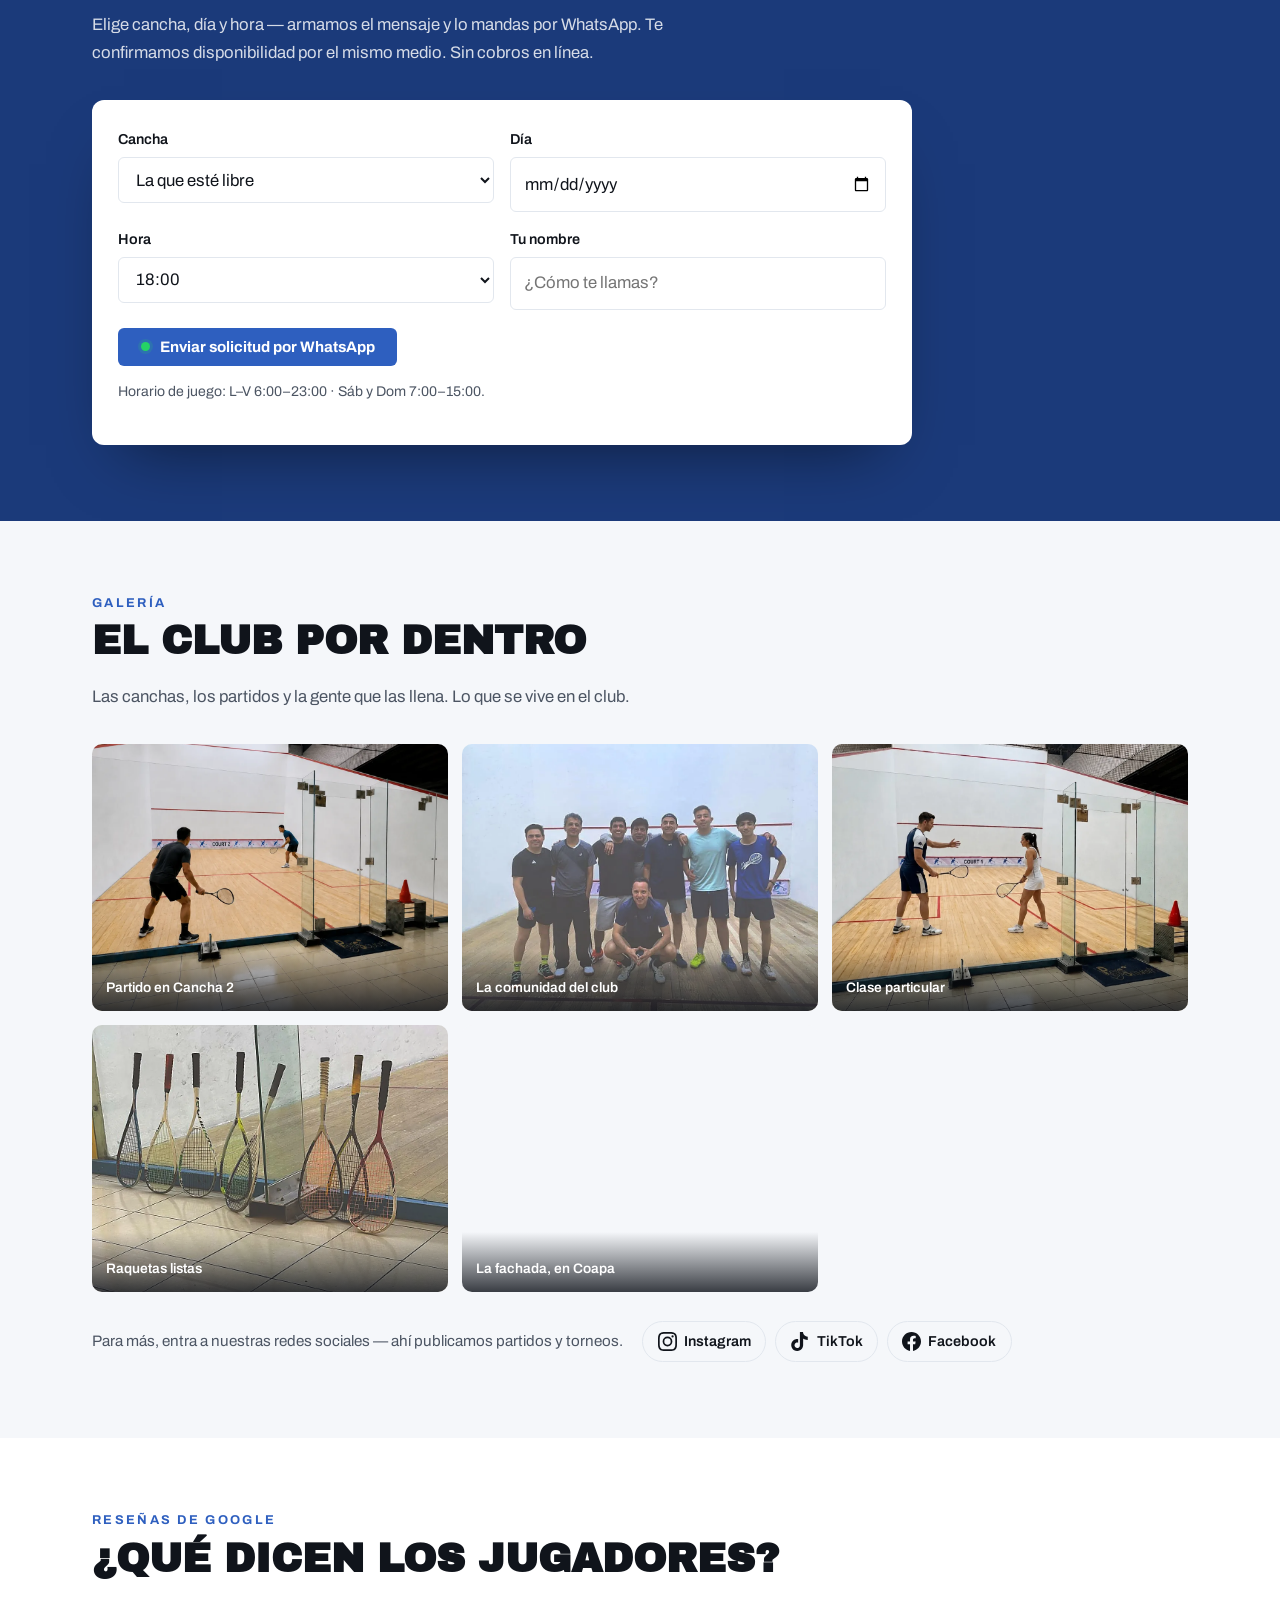
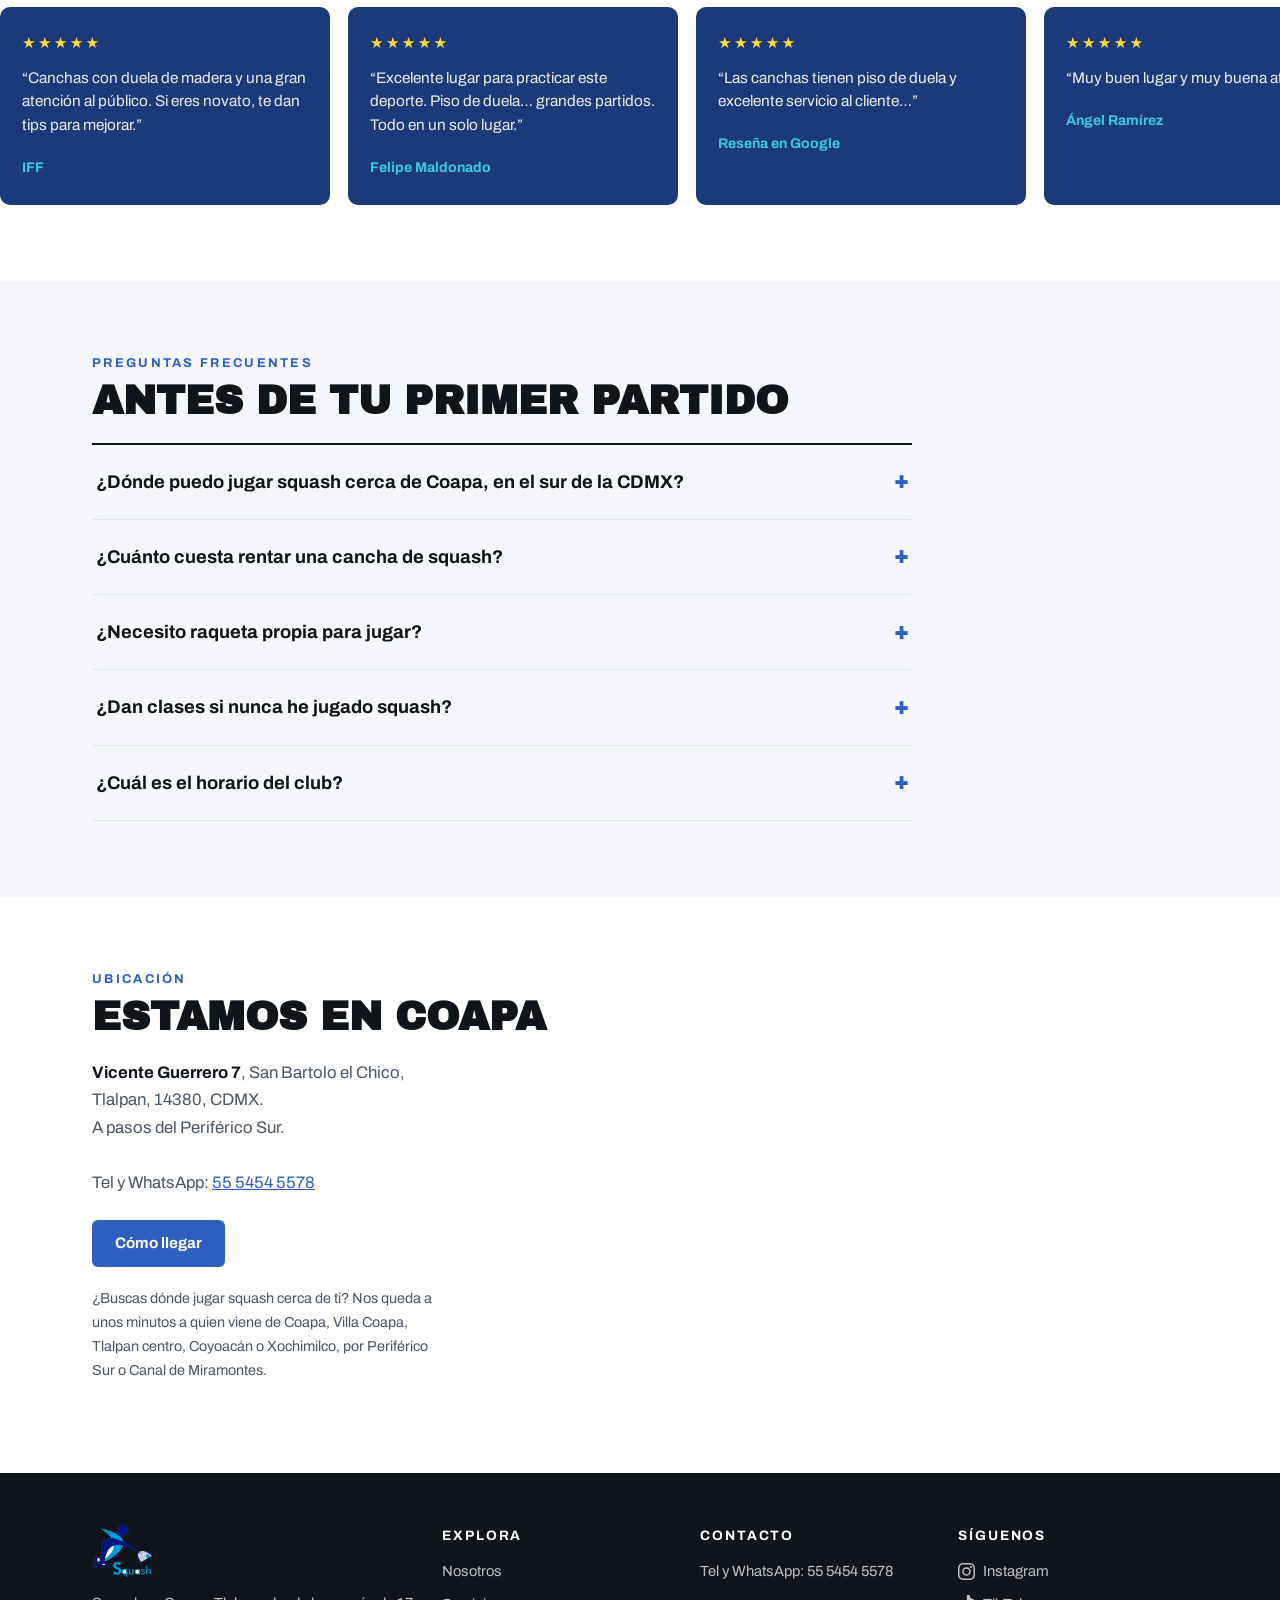
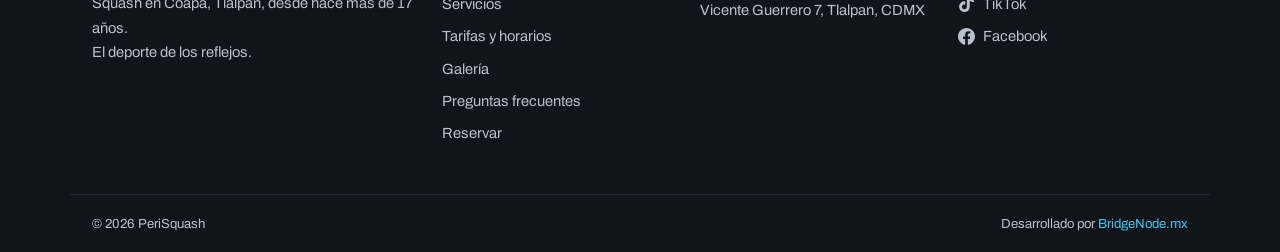
==== commit ffde959c: "Corrige animacion inicial en iPhone" ====
--- a/index.html
+++ b/index.html
@@ -1154,10 +1154,30 @@
     if(!hero) return;
     var mobile=window.matchMedia('(max-width:560px)');
     var reduced=window.matchMedia('(prefers-reduced-motion: reduce)');
+    var entered=false;
+    var lastY=window.scrollY;
+    var touchY=null;
+    function paintHero(){hero.classList.toggle('is-entered',entered);}
     function syncHero(){
       if(!mobile.matches||reduced.matches){hero.classList.add('is-entered');return;}
-      hero.classList.toggle('is-entered',window.scrollY>40);
+      var y=window.scrollY;
+      if(y>8) entered=true;
+      else if(lastY>8&&y===0) entered=false;
+      lastY=y;
+      paintHero();
     }
+    hero.addEventListener('touchstart',function(e){
+      touchY=e.touches&&e.touches.length ? e.touches[0].clientY : null;
+    },{passive:true});
+    hero.addEventListener('touchmove',function(e){
+      if(!mobile.matches||reduced.matches||touchY===null||!e.touches.length) return;
+      var delta=touchY-e.touches[0].clientY;
+      if(delta>10) entered=true;
+      else if(delta<-10&&window.scrollY<=8) entered=false;
+      paintHero();
+    },{passive:true});
+    hero.addEventListener('touchend',function(){touchY=null;},{passive:true});
+    hero.addEventListener('touchcancel',function(){touchY=null;},{passive:true});
     window.addEventListener('scroll',syncHero,{passive:true});
     window.addEventListener('resize',syncHero);
     syncHero();
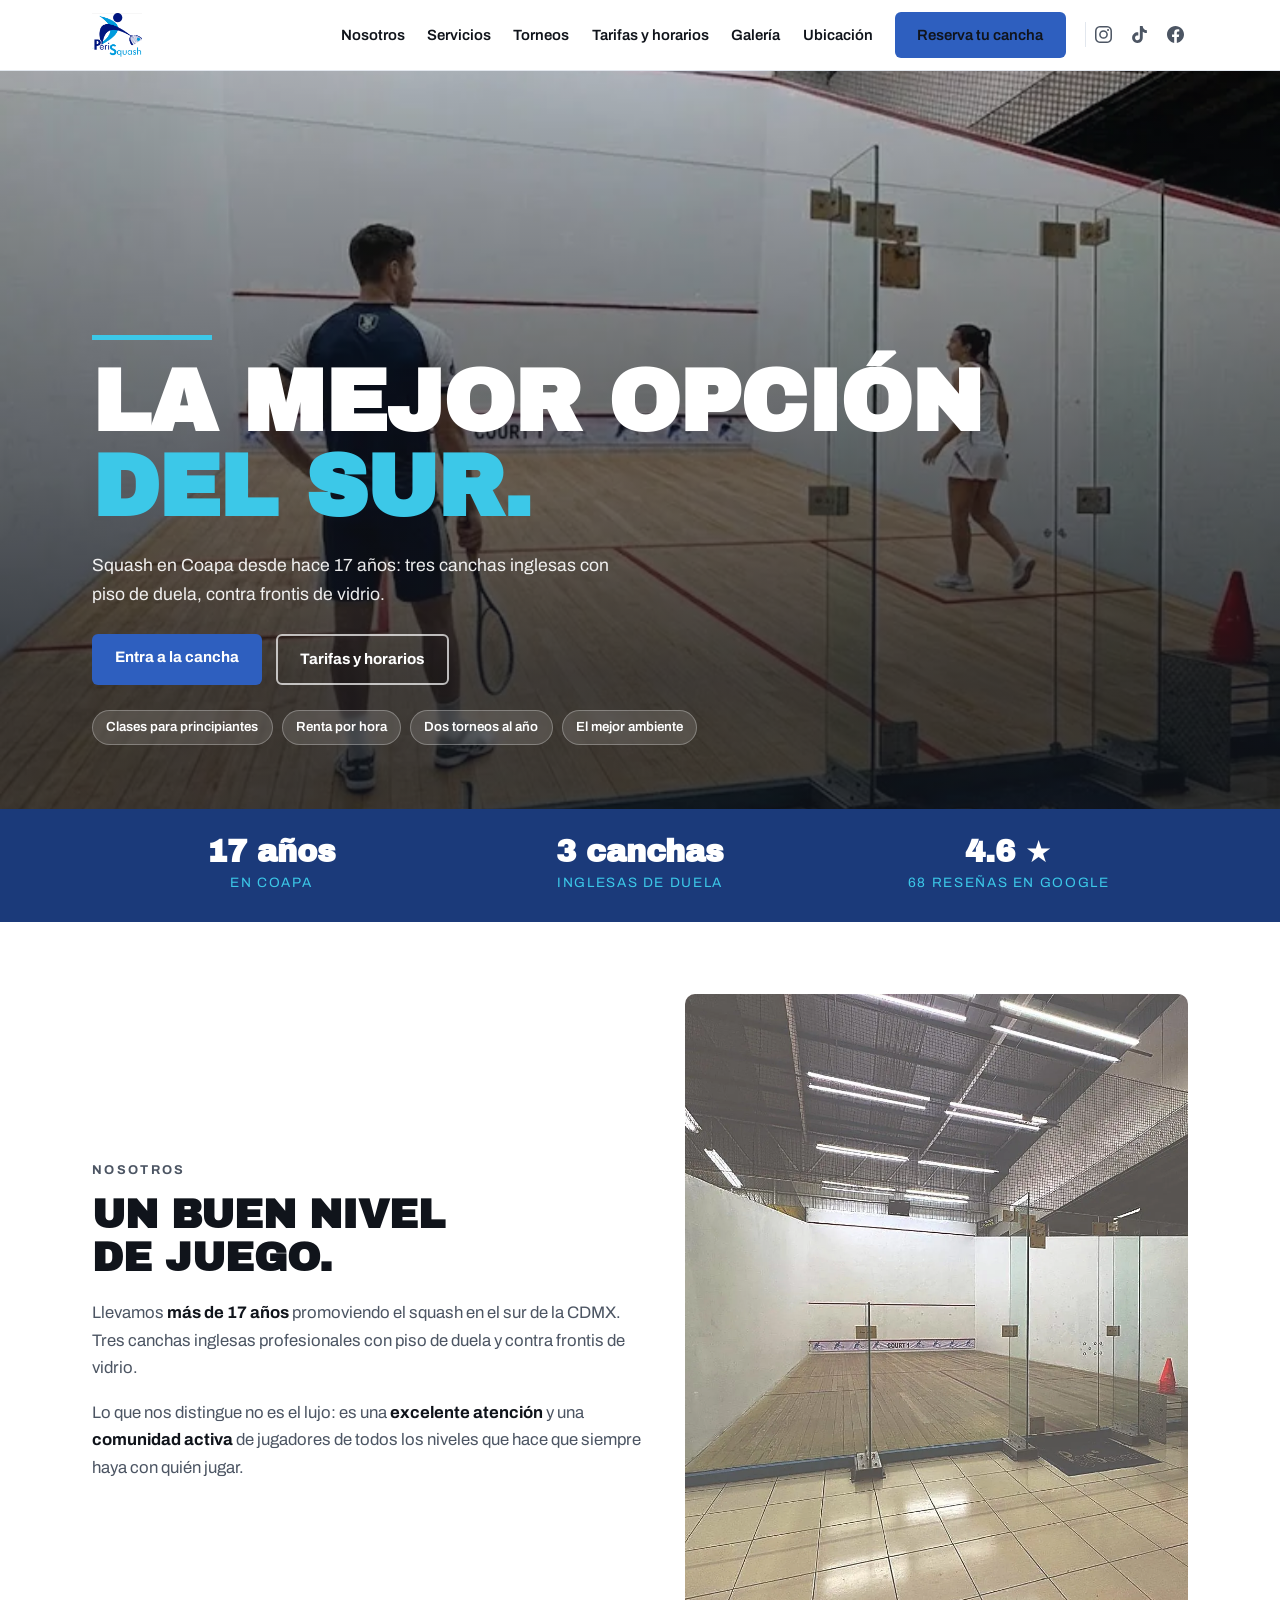
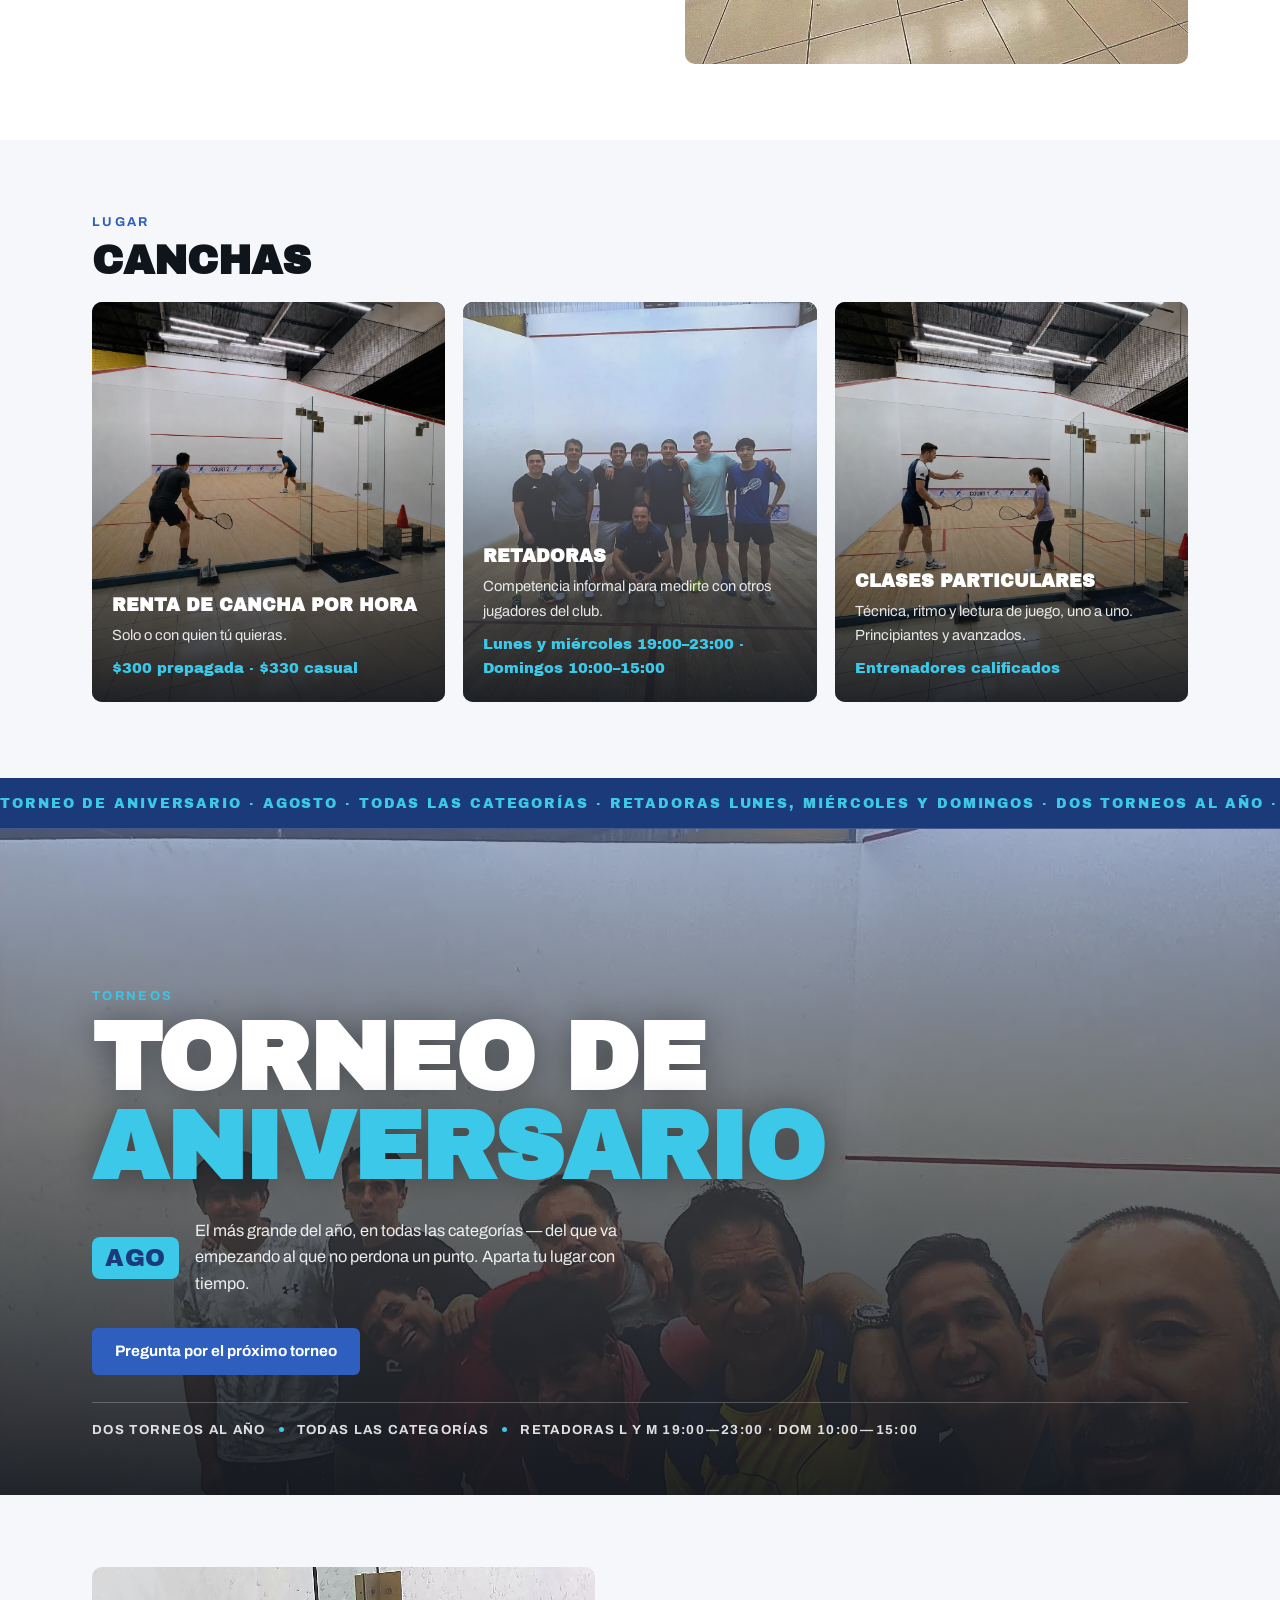
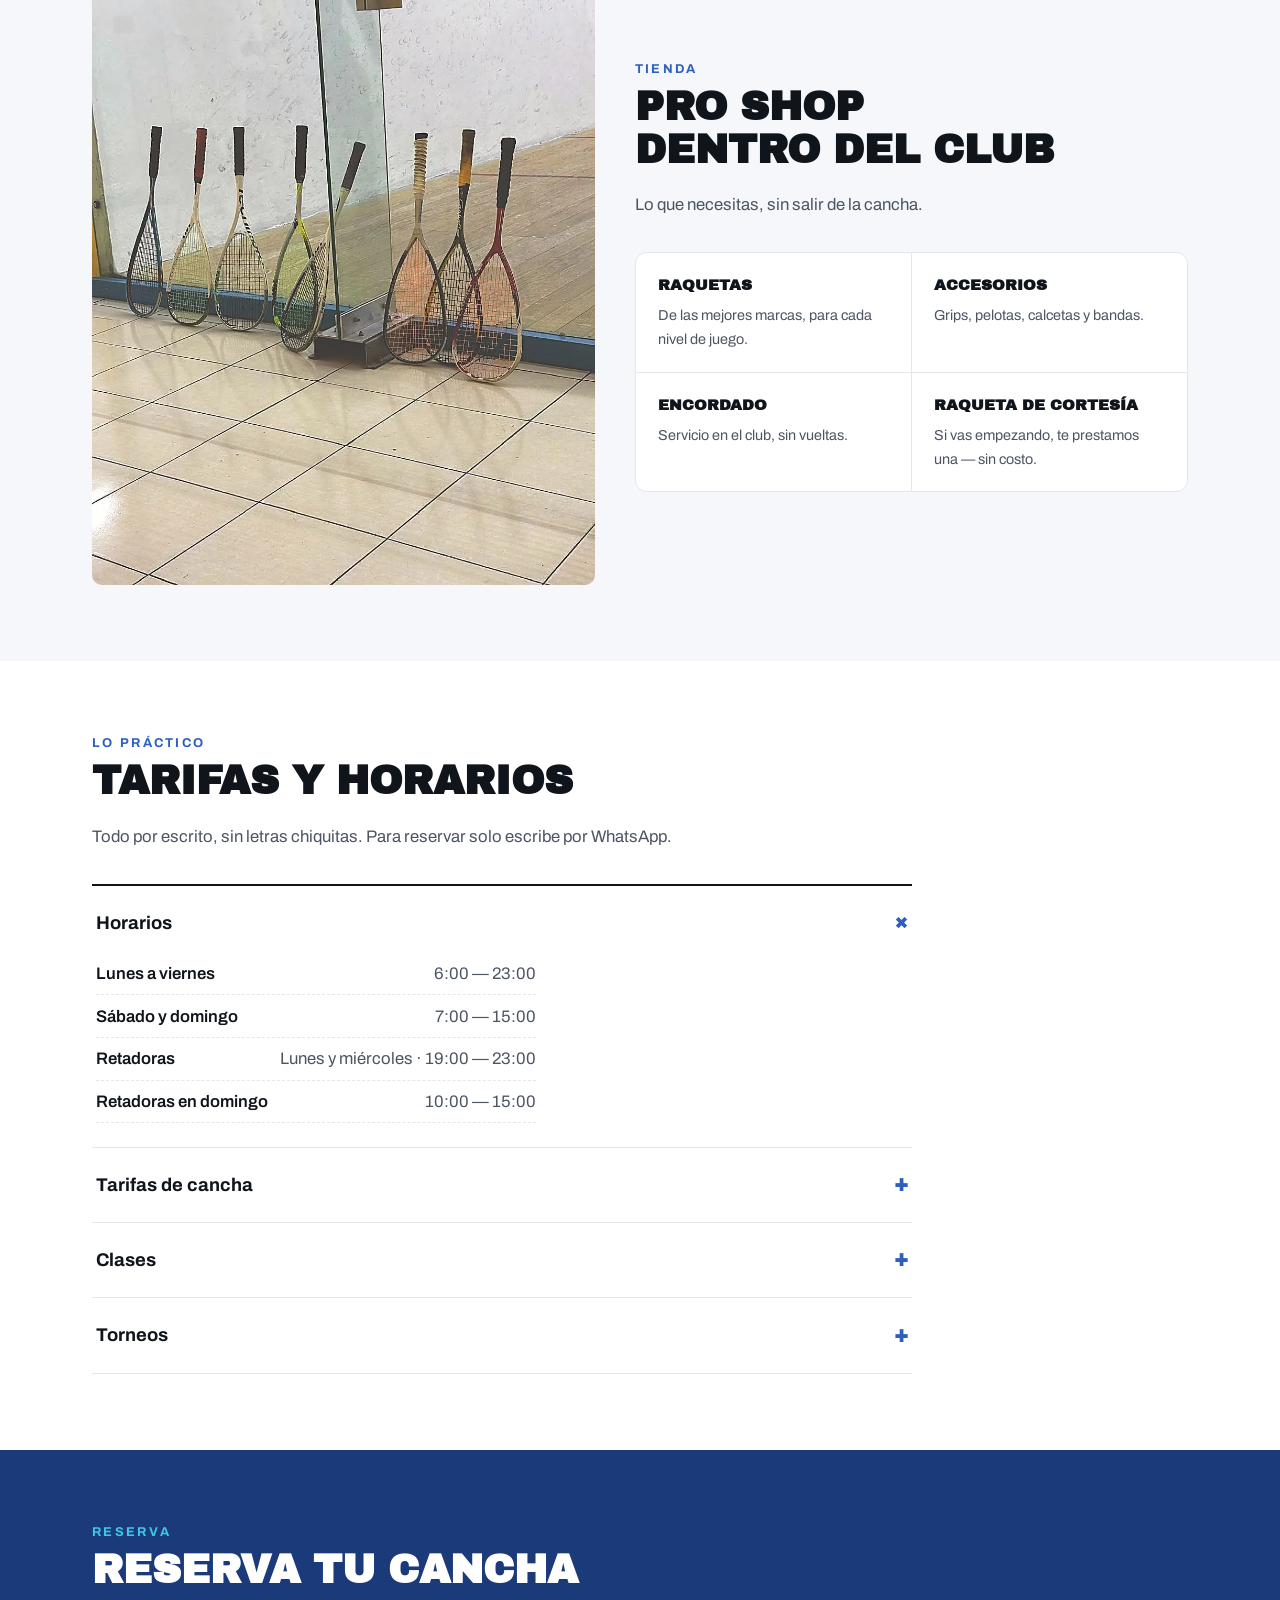
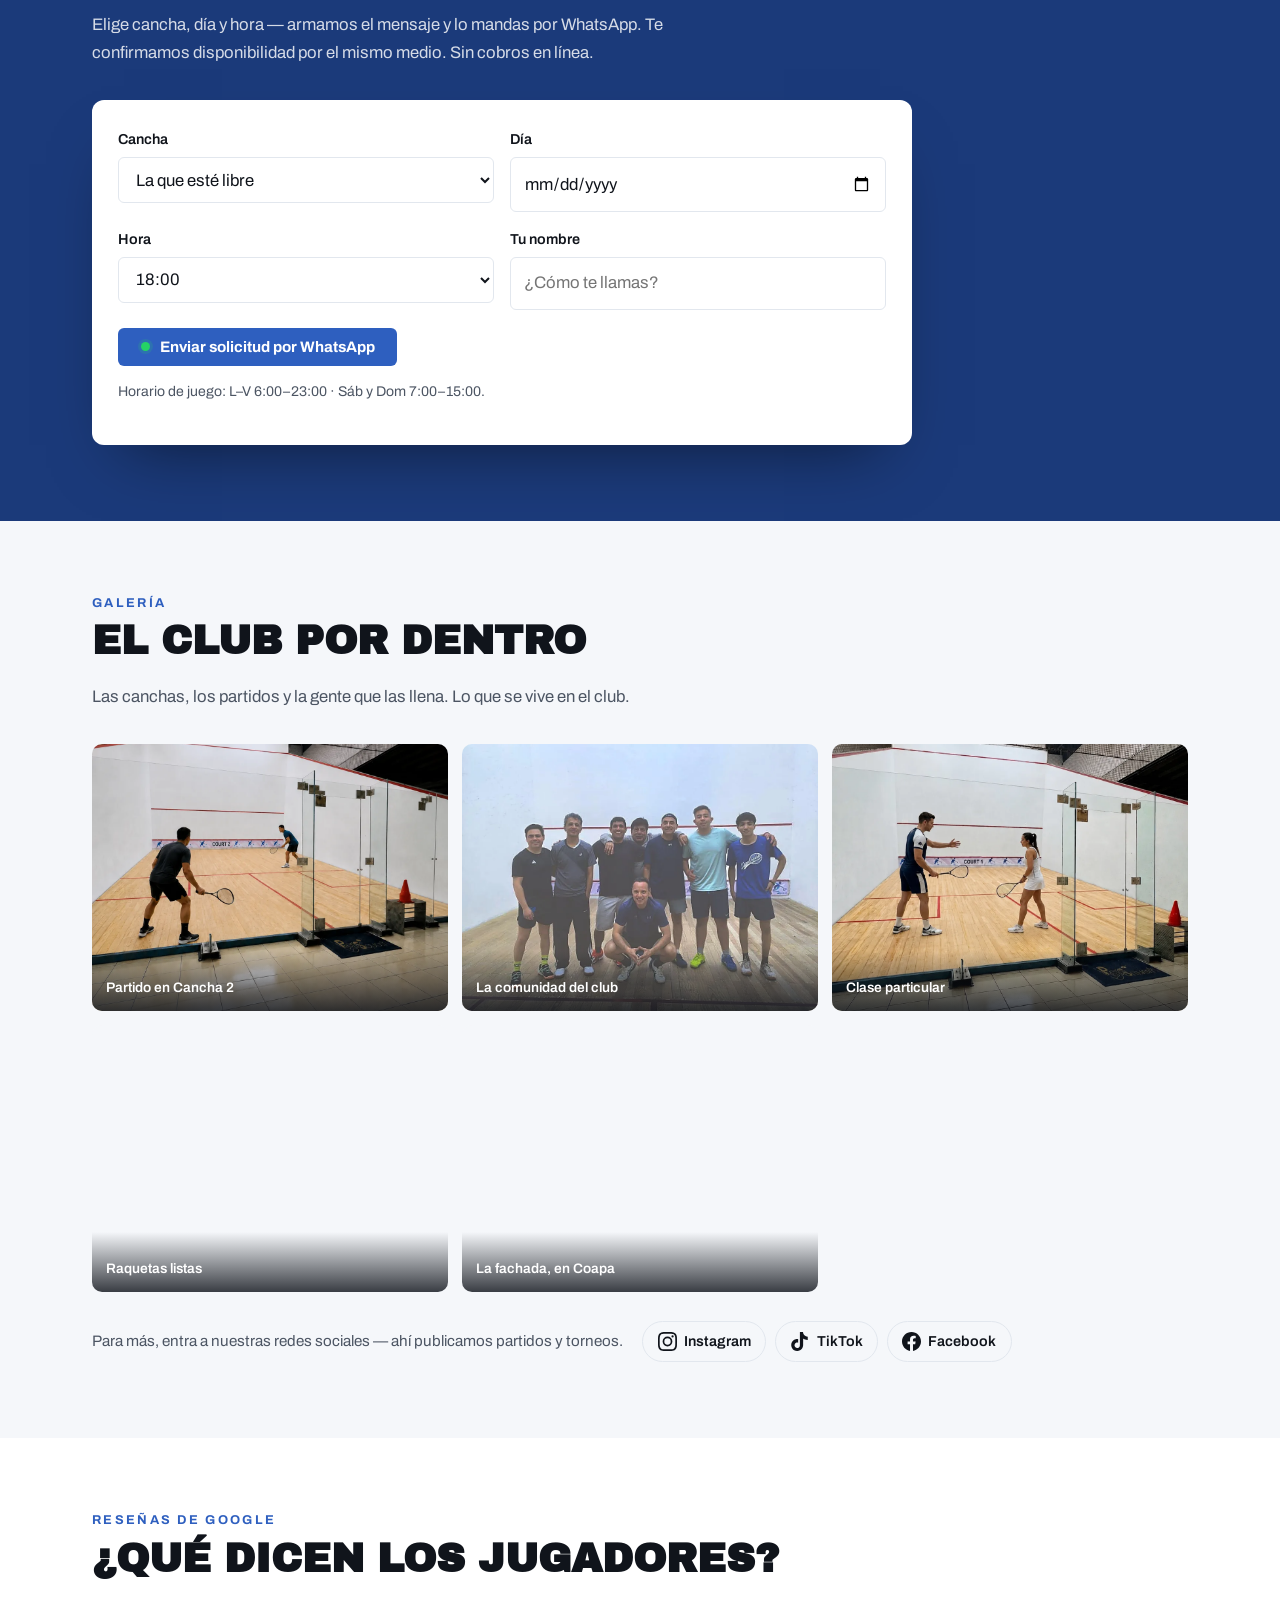
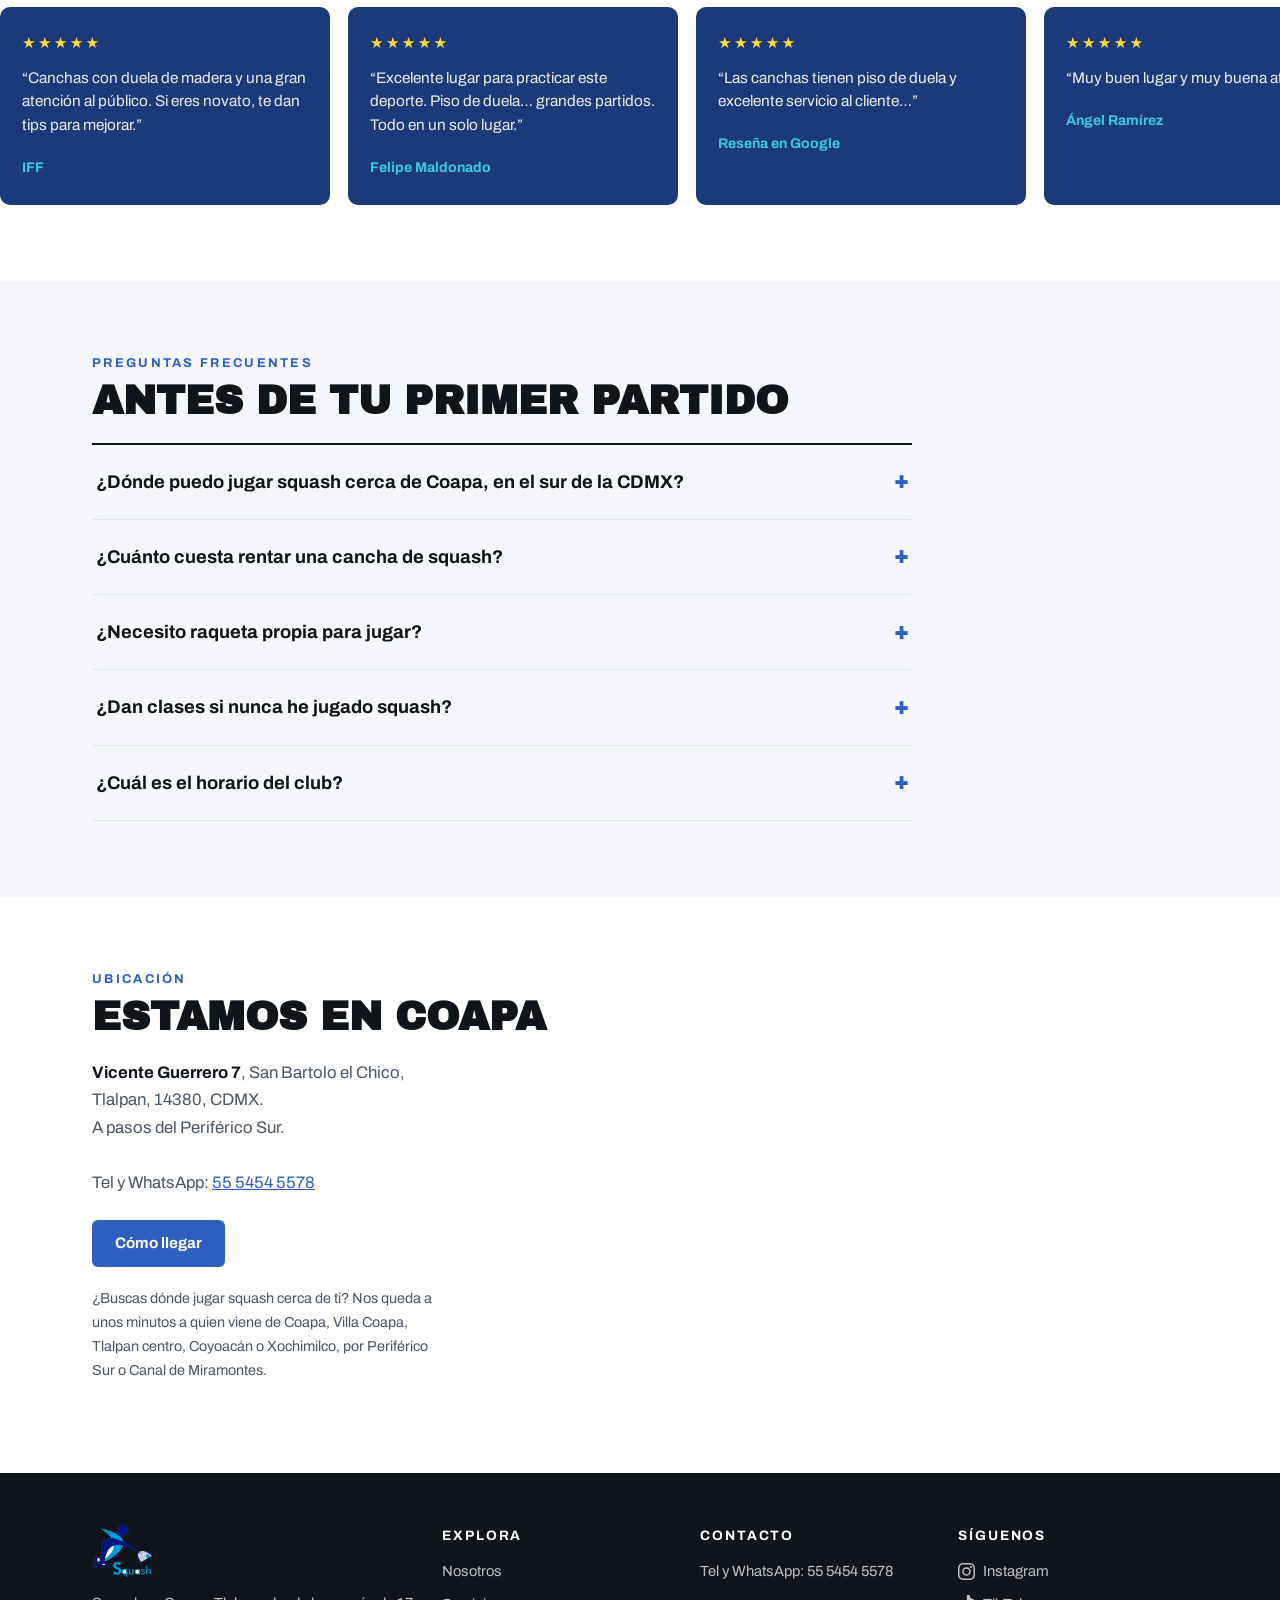
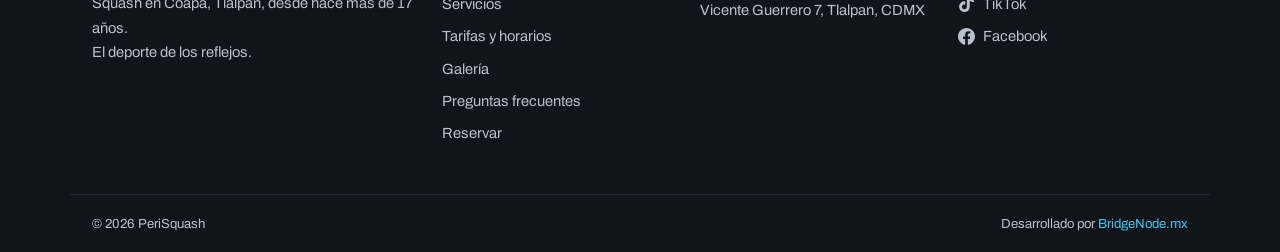
==== commit b1e75c31: "Hace visible la animacion en Chrome iPhone" ====
--- a/index.html
+++ b/index.html
@@ -368,9 +368,14 @@
       font-size:.66rem;font-weight:700;text-transform:uppercase;letter-spacing:.1em;
       transition:opacity .32s ease,transform .32s ease}
     .hero__scroll-cue::before{content:"";width:34px;height:1px;background:var(--cyan)}
-    .hero__details{display:block;margin-top:auto;opacity:0;transform:translateY(22px);pointer-events:none;
-      transition:opacity .45s ease,transform .45s ease}
+    .hero__details{display:block;margin-top:auto;opacity:0;transform:translateY(30px);pointer-events:none;
+      transition:opacity .58s ease,transform .68s cubic-bezier(.22,1,.36,1)}
+    .hero__details>p,.hero__details .hero__ctas,.hero__details .hero__chips{
+      opacity:0;transform:translateY(14px);transition:opacity .5s ease,transform .62s cubic-bezier(.22,1,.36,1)}
     .hero.is-entered .hero__details{opacity:1;transform:none;pointer-events:auto}
+    .hero.is-entered .hero__details>p{opacity:1;transform:none;transition-delay:.08s}
+    .hero.is-entered .hero__details .hero__ctas{opacity:1;transform:none;transition-delay:.2s}
+    .hero.is-entered .hero__details .hero__chips{opacity:1;transform:none;transition-delay:.32s}
     .hero.is-entered .hero__scroll-cue{opacity:0;transform:translateY(-7px)}
 
     /* Galería compacta: una imagen de apertura y cuatro piezas en mosaico. */
@@ -443,7 +448,8 @@
     .reveal{opacity:1;transform:none;transition:none}
     .serv,.serv::before{transition:none}
     .rev{transition:none}
-    .hero__details{animation:none!important;opacity:1;transform:none;pointer-events:auto}
+    .hero__details,.hero__details>p,.hero__details .hero__ctas,.hero__details .hero__chips{
+      animation:none!important;opacity:1;transform:none;transition:none;pointer-events:auto}
     .hero__scroll-cue{display:none}
   }
 </style>
@@ -1166,18 +1172,18 @@
       lastY=y;
       paintHero();
     }
-    hero.addEventListener('touchstart',function(e){
+    document.addEventListener('touchstart',function(e){
       touchY=e.touches&&e.touches.length ? e.touches[0].clientY : null;
     },{passive:true});
-    hero.addEventListener('touchmove',function(e){
+    document.addEventListener('touchmove',function(e){
       if(!mobile.matches||reduced.matches||touchY===null||!e.touches.length) return;
       var delta=touchY-e.touches[0].clientY;
       if(delta>10) entered=true;
       else if(delta<-10&&window.scrollY<=8) entered=false;
       paintHero();
     },{passive:true});
-    hero.addEventListener('touchend',function(){touchY=null;},{passive:true});
-    hero.addEventListener('touchcancel',function(){touchY=null;},{passive:true});
+    document.addEventListener('touchend',function(){touchY=null;},{passive:true});
+    document.addEventListener('touchcancel',function(){touchY=null;},{passive:true});
     window.addEventListener('scroll',syncHero,{passive:true});
     window.addEventListener('resize',syncHero);
     syncHero();
